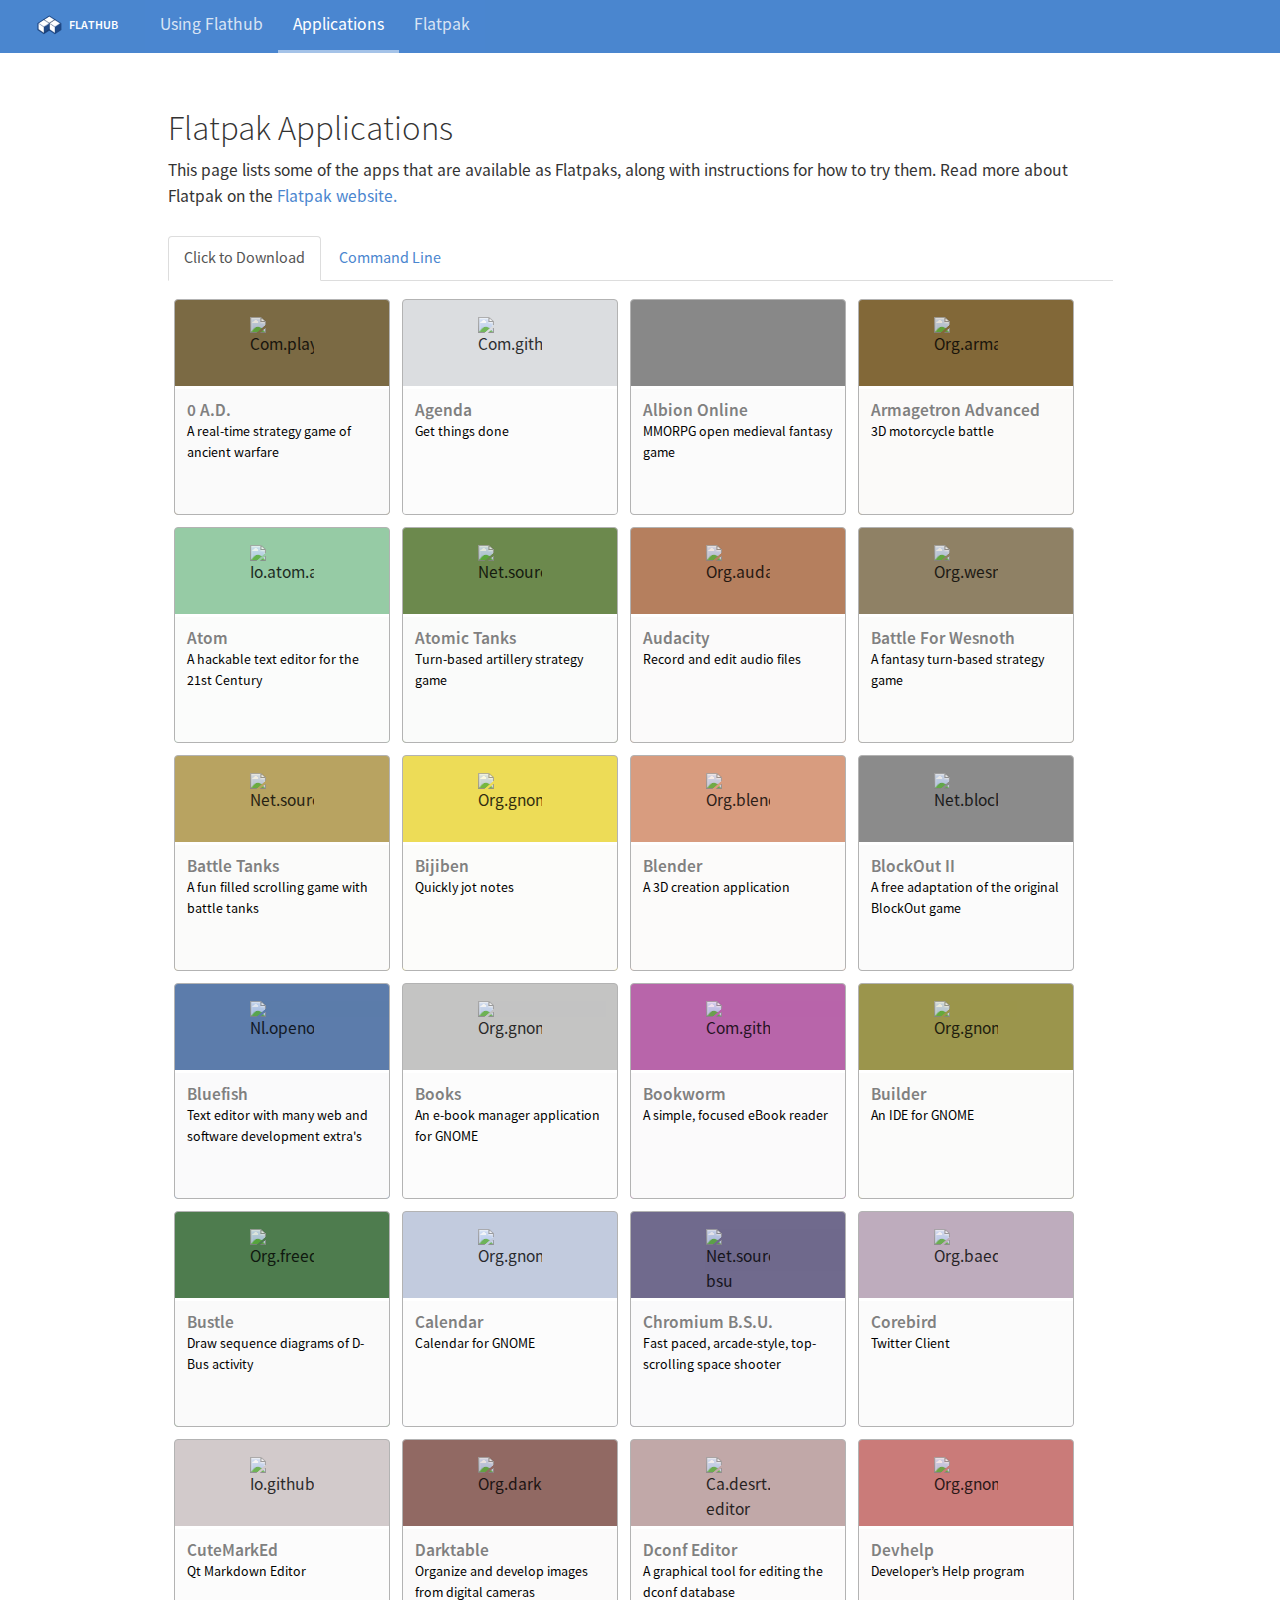
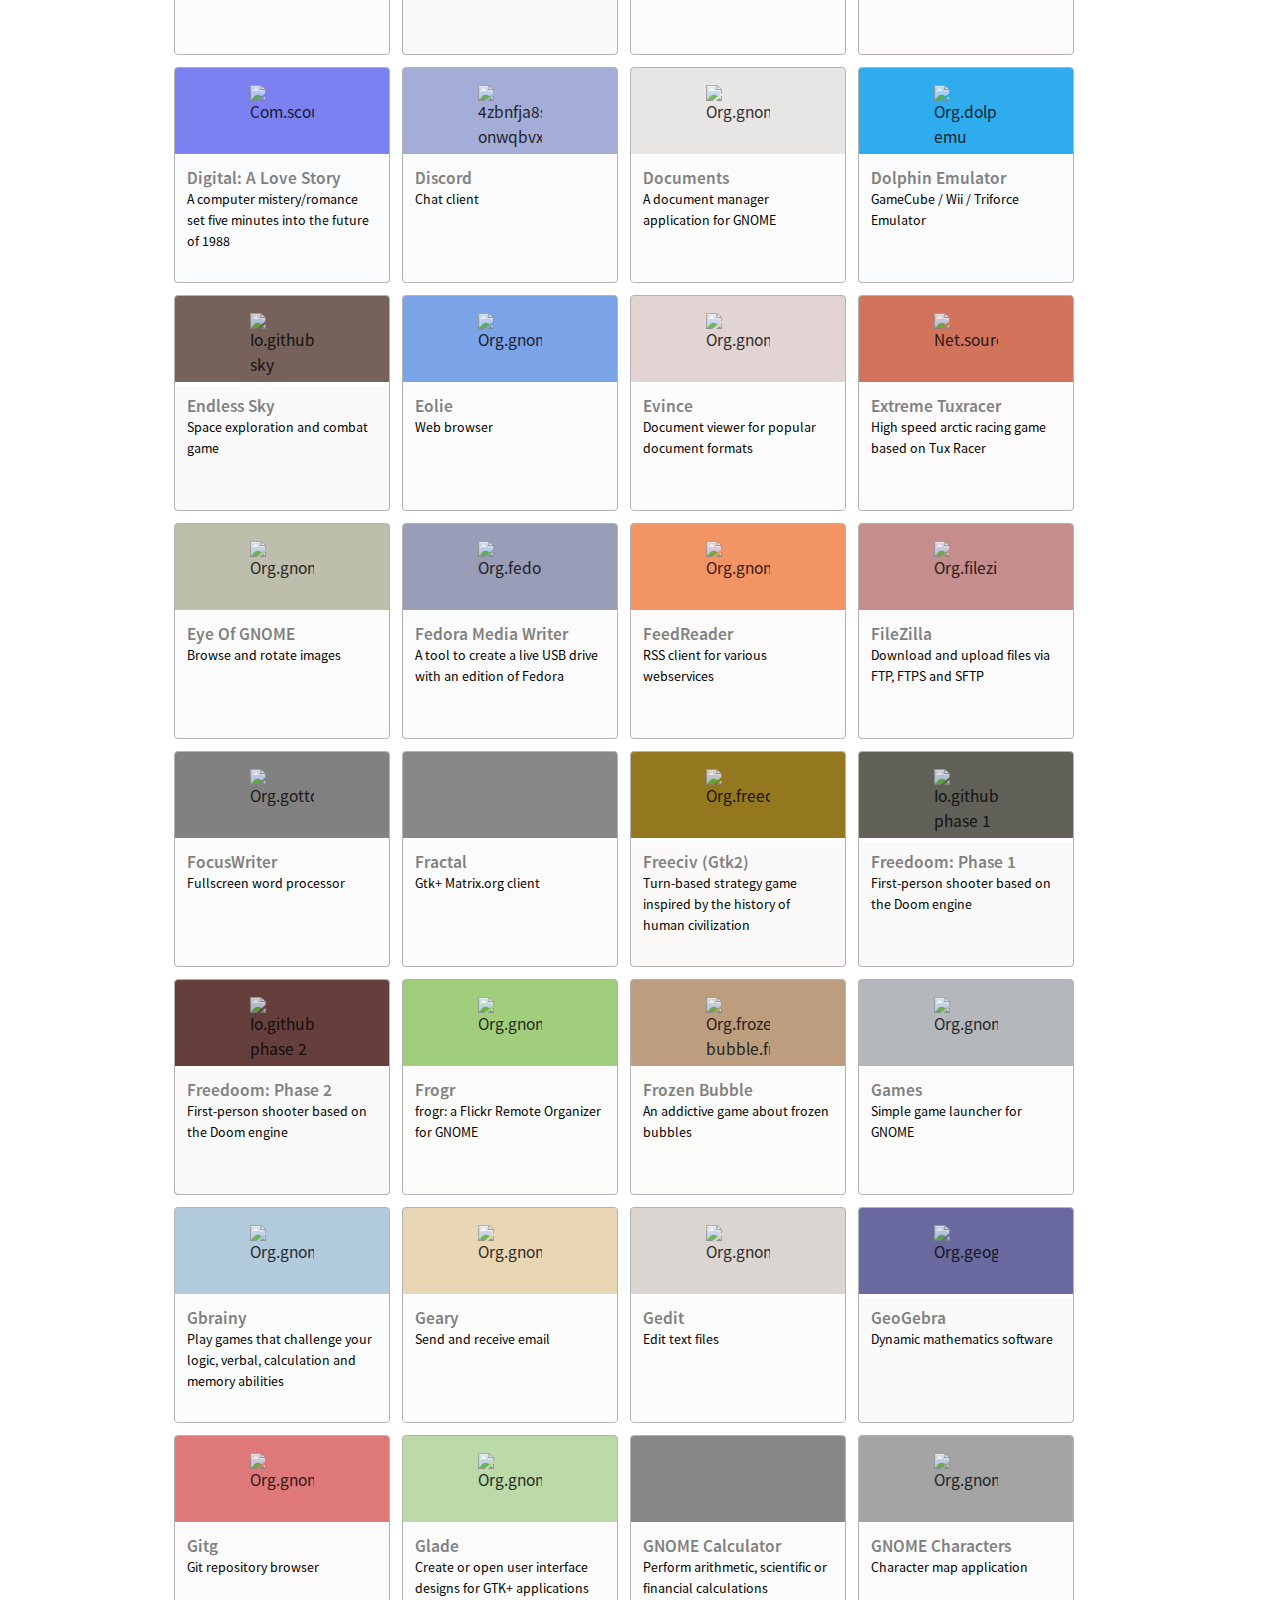
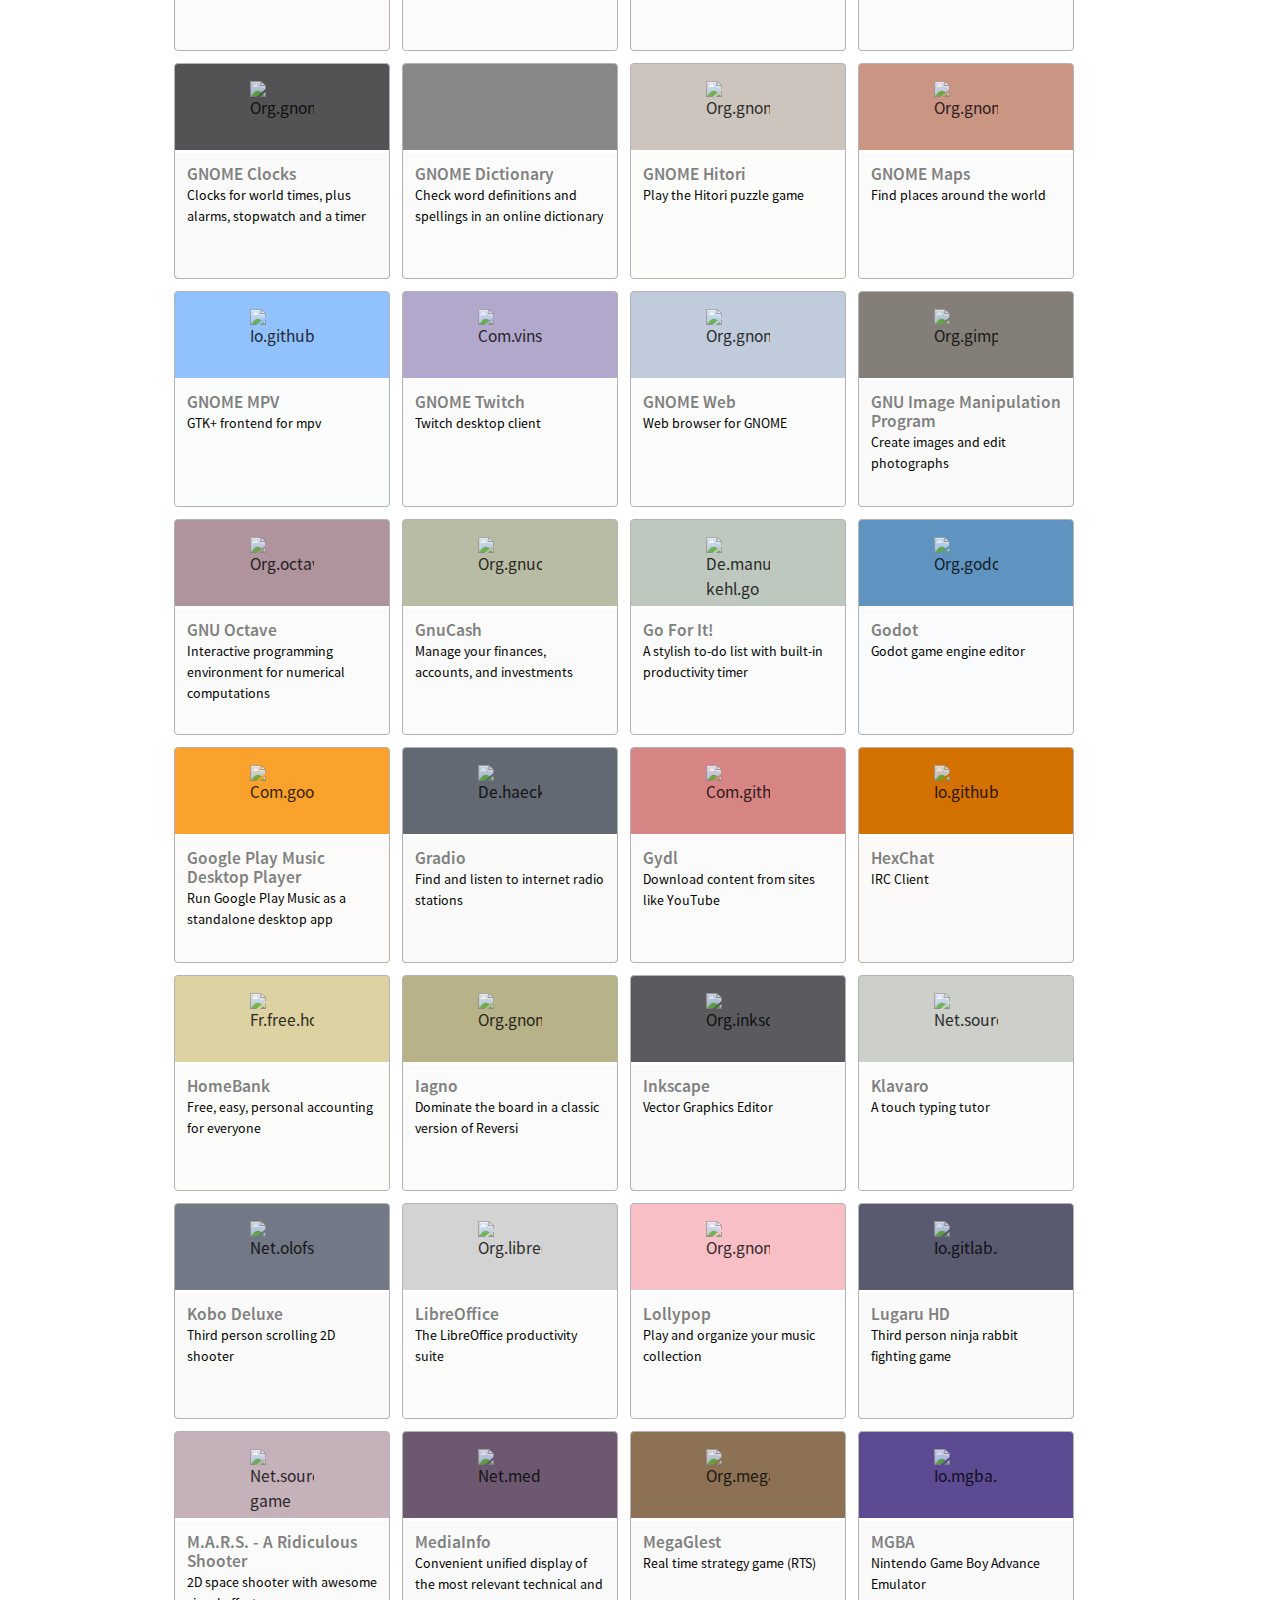
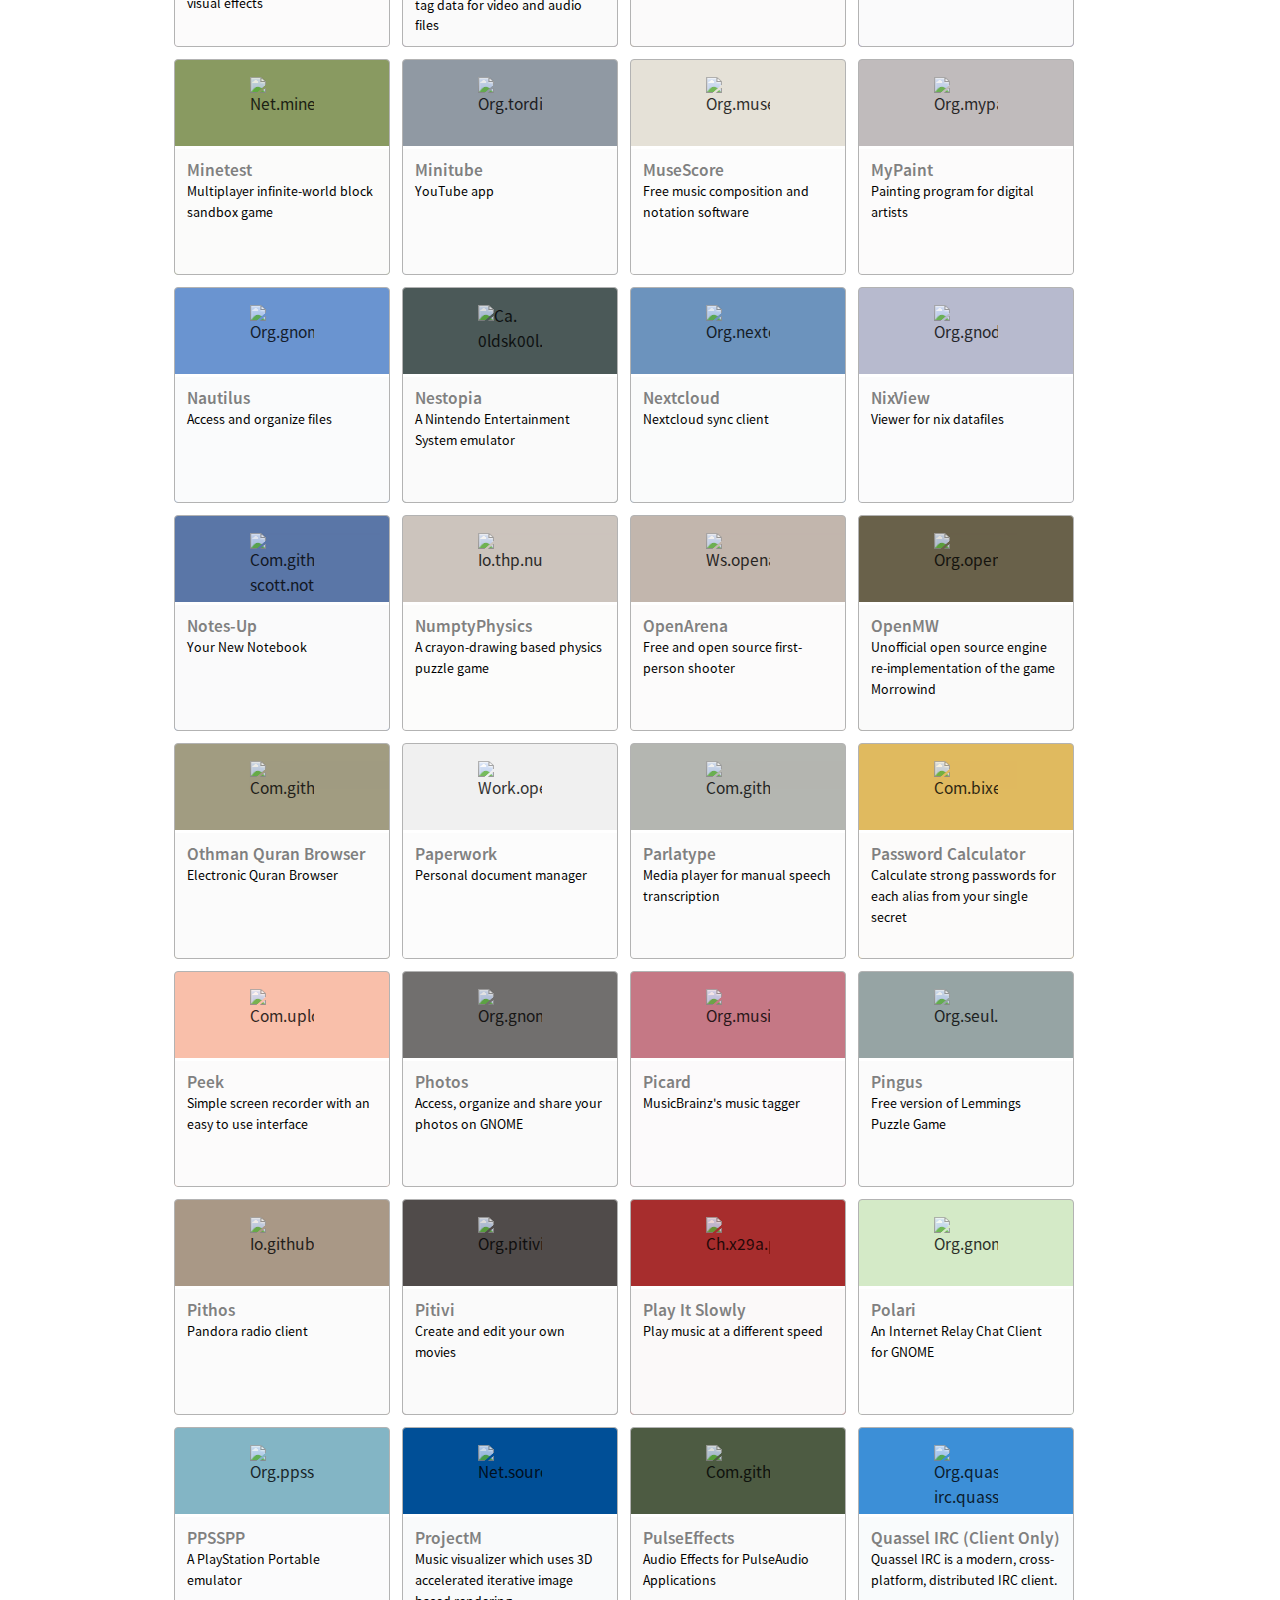
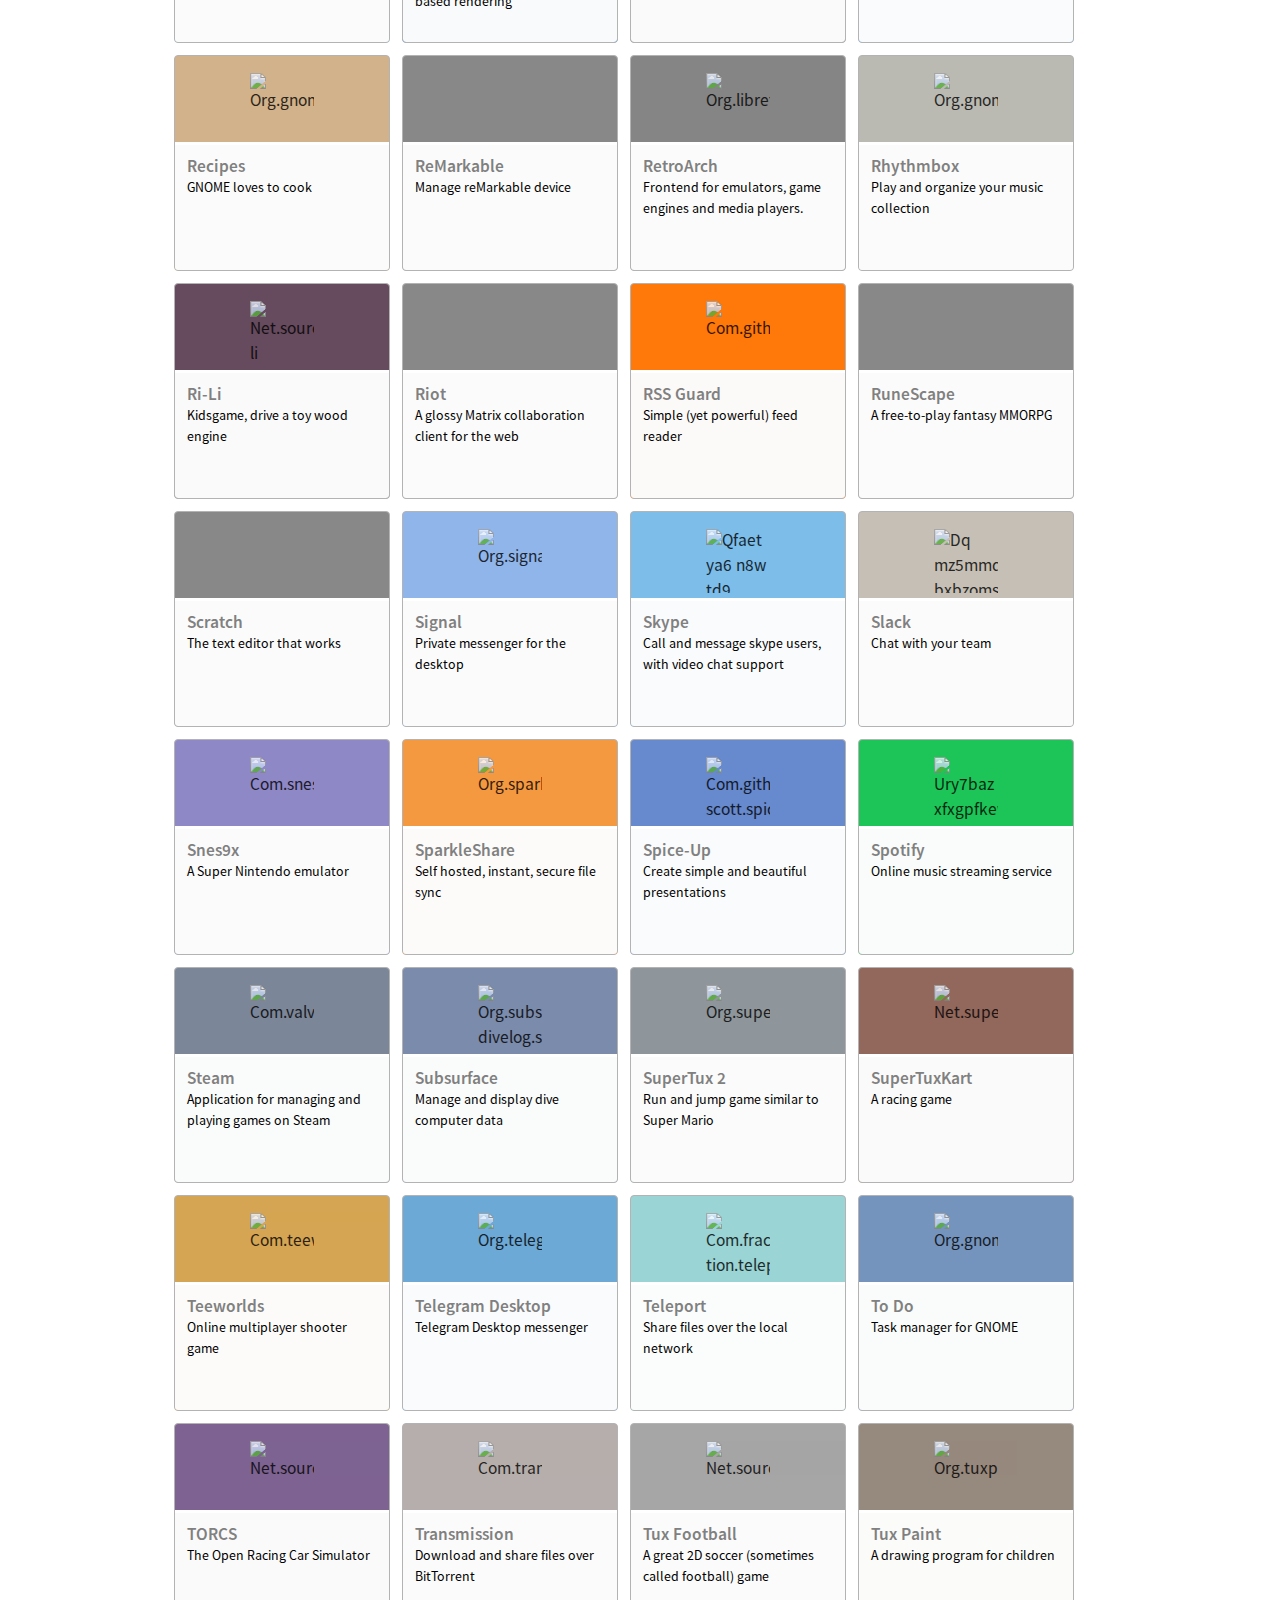
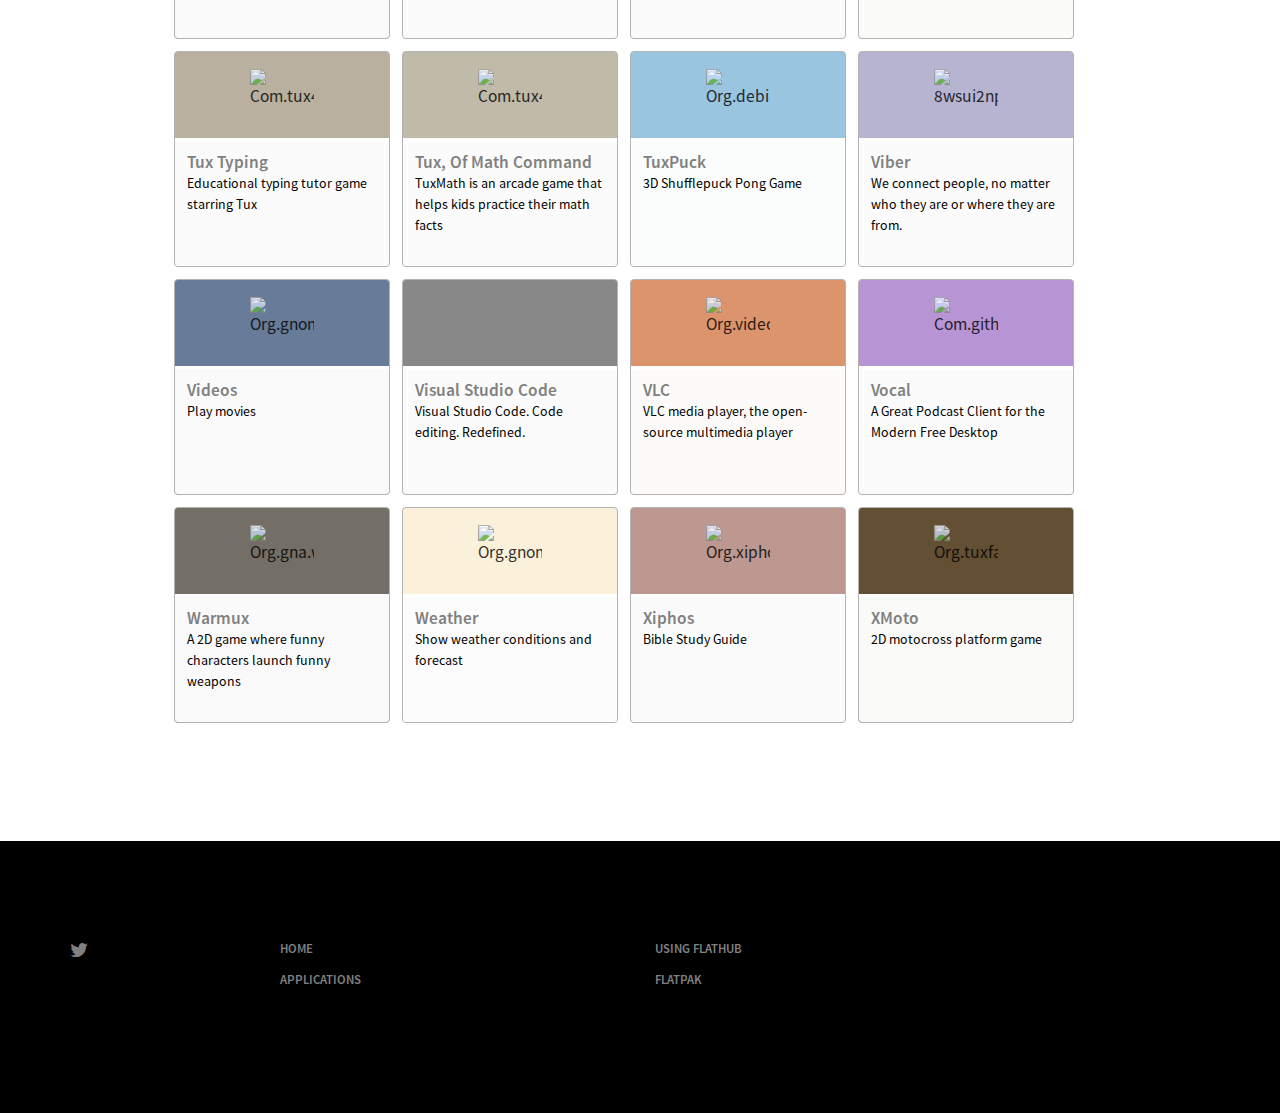
==== apps.html @ db224d3f "Automated commit at 2017-11-27 09:26:54 UTC by middleman-deploy 2.0.0-alpha" ====
<!DOCTYPE html>
<html>
  <head>
    <title>
      Applications hosted on Flathub
    </title>
    <meta content='text/html; charset=UTF8' http-equiv='content-type'>
    <meta content='Applications distributed as Flatpaks, ready to download.' name='description'>
    <meta content='fleet,commander,fleetcommander' name='keywords'>
    <meta content='width=device-width,initial-scale=1' name='viewport'>
    <!-- Favicons -->
    <meta content='Flathub' name='application-name'>
    <meta content='Flathub' name='apple-mobile-web-app-title'>
    <meta content='/img/browserconfig.xml' name='msapplication-config'>
    <meta content='#ffffff' name='theme-color'>
    <link href='img/apple-touch-icon.png' rel='apple-touch-icon' sizes='180x180'>
    <link href='img/favicon-32x32.png' rel='icon' sizes='32x32' type='image/png'>
    <link href='img/favicon-16x16.png' rel='icon' sizes='16x16' type='image/png'>
    <link href='/img/manifest.json' rel='manifest'>
    <link color='#256ed0' href='img/safari-pinned-tab.svg' rel='mask-icon'>
    <link href='img/favicon.ico' rel='shortcut icon'>
    <link href='stylesheets/fontawesome.css' rel='stylesheet'>
    <link href="stylesheets/fonts.css" rel="stylesheet" />
    <link href="stylesheets/site.css" rel="stylesheet" />
    <link href="stylesheets/animate.css" rel="stylesheet" />
    <script src="javascripts/jquery.js"></script>
  </head>
  <body id='page-top'>
    <nav class='navbar navbar-default navbar-fixed-top' id='mainNav'>
      <div class='container-fluid'>
        <!-- Brand and toggle get grouped for better mobile display -->
        <div class='navbar-header'>
          <button class='navbar-toggle collapsed' data-target='#bs-example-navbar-collapse-1' data-toggle='collapse' type='button'>
            <span class='sr-only'>Toggle navigation</span>
            <span class='icon-bar'></span>
            <span class='icon-bar'></span>
            <span class='icon-bar'></span>
          </button>
          <a href="./" class="navbar-brand page-scroll">Flathub</a>
        </div>
        <div class='collapse navbar-collapse' id='bs-example-navbar-collapse-1'>
          <ul class='nav navbar-nav navbar-default'>
            <li>
              <li>
                <a href='index.html#using'>Using Flathub</a>
              </li>
            </li>
            <li class='active'>
              <a href="apps.html" class="page-scroll">Applications</a>
            </li>
            <li>
              <a href="http://flatpak.org" class="page-scroll">Flatpak</a>
            </li>
          </ul>
        </div>
      </div>
      <!-- /.container-fluid -->
    </nav>
  </body>
  <main>
    <section>
      <div class='container'>
        <div class='row'>
          <div class='col-lg-10 col-lg-offset-1'>
            <h1>Flatpak Applications</h1>
            <p>
              This page lists some of the apps that are available as Flatpaks, along with instructions for how
              to try them. Read more about Flatpak on the
              <a href="http://flatpak.org">Flatpak website.</a>
            </p>
            <ul class='nav nav-tabs' id='tabs' role='tablist'>
              <li class='active' role='presentation'>
                <a data-toggle='tab' href='#graphical' role='tab'>Click to Download</a>
              </li>
              <li role='presentation'>
                <a data-toggle='tab' href='#cli' role='tab'>Command Line</a>
              </li>
            </ul>
            <div class='tab-content mediumgap'>
              <div class='tab-pane active fade in' id='graphical' role='tabpanel'>
                <div class='appslist'>
                  <a class='apptile' href='https://flathub.org/repo/appstream/com.play0ad.zeroad.flatpakref' style='background-color: #7B6A44'>
                    <img src="https://flathub.org/repo/appstream/x86_64/icons/128x128/com.play0ad.zeroad.png" class="icon" alt="Com.play0ad.zeroad" />
                    <div>
                      <h4>0 A.D.</h4>
                      <p>A real-time strategy game of ancient warfare</p>
                    </div>
                  </a>
                  <a class='apptile' href='https://flathub.org/repo/appstream/com.github.dahenson.agenda.flatpakref' style='background-color: #DBDDE0'>
                    <img src="https://flathub.org/repo/appstream/x86_64/icons/128x128/com.github.dahenson.agenda.png" class="icon" alt="Com.github.dahenson.agenda" />
                    <div>
                      <h4>Agenda</h4>
                      <p>Get things done</p>
                    </div>
                  </a>
                  <a class='apptile' href='https://flathub.org/repo/appstream/com.albiononline.AlbionOnline.flatpakref' style='background-color: #888'>
                    <div>
                      <h4>Albion Online</h4>
                      <p>MMORPG open medieval fantasy game</p>
                    </div>
                  </a>
                  <a class='apptile' href='https://flathub.org/repo/appstream/org.armagetronad.ArmagetronAdvanced.flatpakref' style='background-color: #826838'>
                    <img src="https://flathub.org/repo/appstream/x86_64/icons/64x64/org.armagetronad.ArmagetronAdvanced.png" class="icon" alt="Org.armagetronad.armagetronadvanced" />
                    <div>
                      <h4>Armagetron Advanced</h4>
                      <p>3D motorcycle battle</p>
                    </div>
                  </a>
                  <a class='apptile' href='https://flathub.org/repo/appstream/io.atom.Atom.flatpakref' style='background-color: #96CBA5'>
                    <img src="https://flathub.org/repo/appstream/x86_64/icons/128x128/io.atom.Atom.png" class="icon" alt="Io.atom.atom" />
                    <div>
                      <h4>Atom</h4>
                      <p>A hackable text editor for the 21st Century</p>
                    </div>
                  </a>
                  <a class='apptile' href='https://flathub.org/repo/appstream/net.sourceforge.atanks.flatpakref' style='background-color: #6C894D'>
                    <img src="https://flathub.org/repo/appstream/x86_64/icons/64x64/net.sourceforge.atanks.png" class="icon" alt="Net.sourceforge.atanks" />
                    <div>
                      <h4>Atomic Tanks</h4>
                      <p>Turn-based artillery strategy game</p>
                    </div>
                  </a>
                  <a class='apptile' href='https://flathub.org/repo/appstream/org.audacityteam.Audacity.flatpakref' style='background-color: #B57F5E'>
                    <img src="https://flathub.org/repo/appstream/x86_64/icons/128x128/org.audacityteam.Audacity.png" class="icon" alt="Org.audacityteam.audacity" />
                    <div>
                      <h4>Audacity</h4>
                      <p>Record and edit audio files</p>
                    </div>
                  </a>
                  <a class='apptile' href='https://flathub.org/repo/appstream/org.wesnoth.Wesnoth.flatpakref' style='background-color: #8F8165'>
                    <img src="https://flathub.org/repo/appstream/x86_64/icons/64x64/org.wesnoth.Wesnoth.png" class="icon" alt="Org.wesnoth.wesnoth" />
                    <div>
                      <h4>Battle for Wesnoth</h4>
                      <p>A fantasy turn-based strategy game</p>
                    </div>
                  </a>
                  <a class='apptile' href='https://flathub.org/repo/appstream/net.sourceforge.btanks.flatpakref' style='background-color: #B8A361'>
                    <img src="https://flathub.org/repo/appstream/x86_64/icons/64x64/net.sourceforge.btanks.png" class="icon" alt="Net.sourceforge.btanks" />
                    <div>
                      <h4>Battle Tanks</h4>
                      <p>A fun filled scrolling game with battle tanks</p>
                    </div>
                  </a>
                  <a class='apptile' href='https://flathub.org/repo/appstream/org.gnome.bijiben.flatpakref' style='background-color: #EDDC57'>
                    <img src="https://flathub.org/repo/appstream/x86_64/icons/128x128/org.gnome.bijiben.png" class="icon" alt="Org.gnome.bijiben" />
                    <div>
                      <h4>Bijiben</h4>
                      <p>Quickly jot notes</p>
                    </div>
                  </a>
                  <a class='apptile' href='https://flathub.org/repo/appstream/org.blender.Blender.flatpakref' style='background-color: #D89C7F'>
                    <img src="https://flathub.org/repo/appstream/x86_64/icons/128x128/org.blender.Blender.png" class="icon" alt="Org.blender.blender" />
                    <div>
                      <h4>Blender</h4>
                      <p>A 3D creation application</p>
                    </div>
                  </a>
                  <a class='apptile' href='https://flathub.org/repo/appstream/net.blockout.BlockOutII.flatpakref' style='background-color: #8B8B8B'>
                    <img src="https://flathub.org/repo/appstream/x86_64/icons/64x64/net.blockout.BlockOutII.png" class="icon" alt="Net.blockout.blockoutii" />
                    <div>
                      <h4>BlockOut II</h4>
                      <p>A free adaptation of the original BlockOut game</p>
                    </div>
                  </a>
                  <a class='apptile' href='https://flathub.org/repo/appstream/nl.openoffice.bluefish.flatpakref' style='background-color: #5C7CAB'>
                    <img src="https://flathub.org/repo/appstream/x86_64/icons/128x128/nl.openoffice.bluefish.png" class="icon" alt="Nl.openoffice.bluefish" />
                    <div>
                      <h4>Bluefish</h4>
                      <p>Text editor with many web and software development extra's</p>
                    </div>
                  </a>
                  <a class='apptile' href='https://flathub.org/repo/appstream/org.gnome.Books.flatpakref' style='background-color: #C4C4C3'>
                    <img src="https://flathub.org/repo/appstream/x86_64/icons/128x128/org.gnome.Books.png" class="icon" alt="Org.gnome.books" />
                    <div>
                      <h4>Books</h4>
                      <p>An e-book manager application for GNOME</p>
                    </div>
                  </a>
                  <a class='apptile' href='https://flathub.org/repo/appstream/com.github.babluboy.bookworm.flatpakref' style='background-color: #B865AA'>
                    <img src="https://flathub.org/repo/appstream/x86_64/icons/64x64/com.github.babluboy.bookworm.png" class="icon" alt="Com.github.babluboy.bookworm" />
                    <div>
                      <h4>Bookworm</h4>
                      <p>A simple, focused eBook reader</p>
                    </div>
                  </a>
                  <a class='apptile' href='https://flathub.org/repo/appstream/org.gnome.Builder.flatpakref' style='background-color: #9B954C'>
                    <img src="https://flathub.org/repo/appstream/x86_64/icons/128x128/org.gnome.Builder.png" class="icon" alt="Org.gnome.builder" />
                    <div>
                      <h4>Builder</h4>
                      <p>An IDE for GNOME</p>
                    </div>
                  </a>
                  <a class='apptile' href='https://flathub.org/repo/appstream/org.freedesktop.Bustle.flatpakref' style='background-color: #4E7C4E'>
                    <img src="https://flathub.org/repo/appstream/x86_64/icons/128x128/org.freedesktop.Bustle.png" class="icon" alt="Org.freedesktop.bustle" />
                    <div>
                      <h4>Bustle</h4>
                      <p>Draw sequence diagrams of D-Bus activity</p>
                    </div>
                  </a>
                  <a class='apptile' href='https://flathub.org/repo/appstream/org.gnome.Calendar.flatpakref' style='background-color: #C2CBDE'>
                    <img src="https://flathub.org/repo/appstream/x86_64/icons/128x128/org.gnome.Calendar.png" class="icon" alt="Org.gnome.calendar" />
                    <div>
                      <h4>Calendar</h4>
                      <p>Calendar for GNOME</p>
                    </div>
                  </a>
                  <a class='apptile' href='https://flathub.org/repo/appstream/net.sourceforge.chromium-bsu.flatpakref' style='background-color: #706A8D'>
                    <img src="https://flathub.org/repo/appstream/x86_64/icons/64x64/net.sourceforge.chromium-bsu.png" class="icon" alt="Net.sourceforge.chromium bsu" />
                    <div>
                      <h4>Chromium B.S.U.</h4>
                      <p>Fast paced, arcade-style, top-scrolling space shooter</p>
                    </div>
                  </a>
                  <a class='apptile' href='https://flathub.org/repo/appstream/org.baedert.corebird.flatpakref' style='background-color: #BEACBD'>
                    <img src="https://flathub.org/repo/appstream/x86_64/icons/128x128/org.baedert.corebird.png" class="icon" alt="Org.baedert.corebird" />
                    <div>
                      <h4>Corebird</h4>
                      <p>Twitter Client</p>
                    </div>
                  </a>
                  <a class='apptile' href='https://flathub.org/repo/appstream/io.github.cloose.CuteMarkEd.flatpakref' style='background-color: #D2CACB'>
                    <img src="https://flathub.org/repo/appstream/x86_64/icons/128x128/io.github.cloose.CuteMarkEd.png" class="icon" alt="Io.github.cloose.cutemarked" />
                    <div>
                      <h4>CuteMarkEd</h4>
                      <p>Qt Markdown Editor</p>
                    </div>
                  </a>
                  <a class='apptile' href='https://flathub.org/repo/appstream/org.darktable.Darktable.flatpakref' style='background-color: #916963'>
                    <img src="https://flathub.org/repo/appstream/x86_64/icons/128x128/org.darktable.Darktable.png" class="icon" alt="Org.darktable.darktable" />
                    <div>
                      <h4>darktable</h4>
                      <p>Organize and develop images from digital cameras</p>
                    </div>
                  </a>
                  <a class='apptile' href='https://flathub.org/repo/appstream/ca.desrt.dconf-editor.flatpakref' style='background-color: #C1A8A8'>
                    <img src="https://flathub.org/repo/appstream/x86_64/icons/128x128/ca.desrt.dconf-editor.png" class="icon" alt="Ca.desrt.dconf editor" />
                    <div>
                      <h4>Dconf Editor</h4>
                      <p>A graphical tool for editing the dconf database</p>
                    </div>
                  </a>
                  <a class='apptile' href='https://flathub.org/repo/appstream/org.gnome.Devhelp.flatpakref' style='background-color: #CA7B79'>
                    <img src="https://flathub.org/repo/appstream/x86_64/icons/128x128/org.gnome.Devhelp.png" class="icon" alt="Org.gnome.devhelp" />
                    <div>
                      <h4>Devhelp</h4>
                      <p>Developer’s Help program</p>
                    </div>
                  </a>
                  <a class='apptile' href='https://flathub.org/repo/appstream/com.scoutshonour.Digital.flatpakref' style='background-color: #7B81F1'>
                    <img src="https://flathub.org/repo/appstream/x86_64/icons/128x128/com.scoutshonour.Digital.png" class="icon" alt="Com.scoutshonour.digital" />
                    <div>
                      <h4>Digital: A Love Story</h4>
                      <p>A computer mistery/romance set five minutes into the future of 1988</p>
                    </div>
                  </a>
                  <a class='apptile' href='https://flathub.org/repo/appstream/com.discordapp.Discord.flatpakref' style='background-color: #A4ADD7'>
                    <img src="https://lh3.googleusercontent.com/_4zBNFjA8S9yjNB_ONwqBvxTvyXYdC7Nh1jYZ2x6YEcldBr2fyijdjM2J5EoVdTpnkA=w256" class="icon" alt=" 4zbnfja8s9yjnb onwqbvxtvyxydc7nh1jyz2x6yecldbr2fyijdjm2j5eovdtpnka=w256" />
                    <div>
                      <h4>Discord</h4>
                      <p>Chat client</p>
                    </div>
                  </a>
                  <a class='apptile' href='https://flathub.org/repo/appstream/org.gnome.Documents.flatpakref' style='background-color: #E8E6E4'>
                    <img src="https://flathub.org/repo/appstream/x86_64/icons/128x128/org.gnome.Documents.png" class="icon" alt="Org.gnome.documents" />
                    <div>
                      <h4>Documents</h4>
                      <p>A document manager application for GNOME</p>
                    </div>
                  </a>
                  <a class='apptile' href='https://flathub.org/repo/appstream/org.DolphinEmu.dolphin-emu.flatpakref' style='background-color: #2FACED'>
                    <img src="https://flathub.org/repo/appstream/x86_64/icons/128x128/org.DolphinEmu.dolphin-emu.png" class="icon" alt="Org.dolphinemu.dolphin emu" />
                    <div>
                      <h4>Dolphin Emulator</h4>
                      <p>GameCube / Wii / Triforce Emulator</p>
                    </div>
                  </a>
                  <a class='apptile' href='https://flathub.org/repo/appstream/io.github.EndlessSky.endless-sky.flatpakref' style='background-color: #76615B'>
                    <img src="https://flathub.org/repo/appstream/x86_64/icons/128x128/io.github.EndlessSky.endless-sky.png" class="icon" alt="Io.github.endlesssky.endless sky" />
                    <div>
                      <h4>Endless Sky</h4>
                      <p>Space exploration and combat game</p>
                    </div>
                  </a>
                  <a class='apptile' href='https://flathub.org/repo/appstream/org.gnome.Eolie.flatpakref' style='background-color: #7BA3E8'>
                    <img src="https://flathub.org/repo/appstream/x86_64/icons/128x128/org.gnome.Eolie.png" class="icon" alt="Org.gnome.eolie" />
                    <div>
                      <h4>Eolie</h4>
                      <p>Web browser</p>
                    </div>
                  </a>
                  <a class='apptile' href='https://flathub.org/repo/appstream/org.gnome.Evince.flatpakref' style='background-color: #E2D4D3'>
                    <img src="https://flathub.org/repo/appstream/x86_64/icons/128x128/org.gnome.Evince.png" class="icon" alt="Org.gnome.evince" />
                    <div>
                      <h4>Evince</h4>
                      <p>Document viewer for popular document formats</p>
                    </div>
                  </a>
                  <a class='apptile' href='https://flathub.org/repo/appstream/net.sourceforge.ExtremeTuxRacer.flatpakref' style='background-color: #D2735C'>
                    <img src="https://flathub.org/repo/appstream/x86_64/icons/128x128/net.sourceforge.ExtremeTuxRacer.png" class="icon" alt="Net.sourceforge.extremetuxracer" />
                    <div>
                      <h4>Extreme Tuxracer</h4>
                      <p>High speed arctic racing game based on Tux Racer</p>
                    </div>
                  </a>
                  <a class='apptile' href='https://flathub.org/repo/appstream/org.gnome.eog.flatpakref' style='background-color: #BDBEAB'>
                    <img src="https://flathub.org/repo/appstream/x86_64/icons/128x128/org.gnome.eog.png" class="icon" alt="Org.gnome.eog" />
                    <div>
                      <h4>Eye of GNOME</h4>
                      <p>Browse and rotate images</p>
                    </div>
                  </a>
                  <a class='apptile' href='https://flathub.org/repo/appstream/org.fedoraproject.MediaWriter.flatpakref' style='background-color: #999DB8'>
                    <img src="https://flathub.org/repo/appstream/x86_64/icons/128x128/org.fedoraproject.MediaWriter.png" class="icon" alt="Org.fedoraproject.mediawriter" />
                    <div>
                      <h4>Fedora Media Writer</h4>
                      <p>A tool to create a live USB drive with an edition of Fedora</p>
                    </div>
                  </a>
                  <a class='apptile' href='https://flathub.org/repo/appstream/org.gnome.FeedReader.flatpakref' style='background-color: #F39464'>
                    <img src="https://flathub.org/repo/appstream/x86_64/icons/128x128/org.gnome.FeedReader.png" class="icon" alt="Org.gnome.feedreader" />
                    <div>
                      <h4>FeedReader</h4>
                      <p>RSS client for various webservices</p>
                    </div>
                  </a>
                  <a class='apptile' href='https://flathub.org/repo/appstream/org.filezillaproject.Filezilla.flatpakref' style='background-color: #C68D8D'>
                    <img src="https://flathub.org/repo/appstream/x86_64/icons/128x128/org.filezillaproject.Filezilla.png" class="icon" alt="Org.filezillaproject.filezilla" />
                    <div>
                      <h4>FileZilla</h4>
                      <p>Download and upload files via FTP, FTPS and SFTP</p>
                    </div>
                  </a>
                  <a class='apptile' href='https://flathub.org/repo/appstream/org.gottcode.FocusWriter.flatpakref' style='background-color: #818181'>
                    <img src="https://flathub.org/repo/appstream/x86_64/icons/128x128/org.gottcode.FocusWriter.png" class="icon" alt="Org.gottcode.focuswriter" />
                    <div>
                      <h4>FocusWriter</h4>
                      <p>Fullscreen word processor</p>
                    </div>
                  </a>
                  <a class='apptile' href='https://flathub.org/repo/appstream/org.gnome.Fractal.flatpakref' style='background-color: #888'>
                    <div>
                      <h4>Fractal</h4>
                      <p>Gtk+ Matrix.org client</p>
                    </div>
                  </a>
                  <a class='apptile' href='https://flathub.org/repo/appstream/org.freeciv.Freeciv.flatpakref' style='background-color: #93781F'>
                    <img src="https://flathub.org/repo/appstream/x86_64/icons/128x128/org.freeciv.Freeciv.png" class="icon" alt="Org.freeciv.freeciv" />
                    <div>
                      <h4>Freeciv (gtk2)</h4>
                      <p>Turn-based strategy game inspired by the history of human civilization</p>
                    </div>
                  </a>
                  <a class='apptile' href='https://flathub.org/repo/appstream/io.github.Freedoom-Phase-1.flatpakref' style='background-color: #616159'>
                    <img src="https://flathub.org/repo/appstream/x86_64/icons/64x64/io.github.Freedoom-Phase-1.png" class="icon" alt="Io.github.freedoom phase 1" />
                    <div>
                      <h4>Freedoom: Phase 1</h4>
                      <p>First-person shooter based on the Doom engine</p>
                    </div>
                  </a>
                  <a class='apptile' href='https://flathub.org/repo/appstream/io.github.Freedoom-Phase-2.flatpakref' style='background-color: #653F3B'>
                    <img src="https://flathub.org/repo/appstream/x86_64/icons/64x64/io.github.Freedoom-Phase-2.png" class="icon" alt="Io.github.freedoom phase 2" />
                    <div>
                      <h4>Freedoom: Phase 2</h4>
                      <p>First-person shooter based on the Doom engine</p>
                    </div>
                  </a>
                  <a class='apptile' href='https://flathub.org/repo/appstream/org.gnome.frogr.flatpakref' style='background-color: #A1CE7D'>
                    <img src="https://flathub.org/repo/appstream/x86_64/icons/128x128/org.gnome.frogr.png" class="icon" alt="Org.gnome.frogr" />
                    <div>
                      <h4>frogr</h4>
                      <p>frogr: a Flickr Remote Organizer for GNOME</p>
                    </div>
                  </a>
                  <a class='apptile' href='https://flathub.org/repo/appstream/org.frozen_bubble.frozen-bubble.flatpakref' style='background-color: #BC9D7E'>
                    <img src="https://flathub.org/repo/appstream/x86_64/icons/64x64/org.frozen_bubble.frozen-bubble.png" class="icon" alt="Org.frozen bubble.frozen bubble" />
                    <div>
                      <h4>Frozen Bubble</h4>
                      <p>An addictive game about frozen bubbles</p>
                    </div>
                  </a>
                  <a class='apptile' href='https://flathub.org/repo/appstream/org.gnome.Games.flatpakref' style='background-color: #B4B7BB'>
                    <img src="https://flathub.org/repo/appstream/x86_64/icons/128x128/org.gnome.Games.png" class="icon" alt="Org.gnome.games" />
                    <div>
                      <h4>Games</h4>
                      <p>Simple game launcher for GNOME</p>
                    </div>
                  </a>
                  <a class='apptile' href='https://flathub.org/repo/appstream/org.gnome.gbrainy.flatpakref' style='background-color: #B1CBDC'>
                    <img src="https://flathub.org/repo/appstream/x86_64/icons/128x128/org.gnome.gbrainy.png" class="icon" alt="Org.gnome.gbrainy" />
                    <div>
                      <h4>gbrainy</h4>
                      <p>Play games that challenge your logic, verbal, calculation and memory abilities</p>
                    </div>
                  </a>
                  <a class='apptile' href='https://flathub.org/repo/appstream/org.gnome.Geary.flatpakref' style='background-color: #E9D6B5'>
                    <img src="https://flathub.org/repo/appstream/x86_64/icons/128x128/org.gnome.Geary.png" class="icon" alt="Org.gnome.geary" />
                    <div>
                      <h4>Geary</h4>
                      <p>Send and receive email</p>
                    </div>
                  </a>
                  <a class='apptile' href='https://flathub.org/repo/appstream/org.gnome.gedit.flatpakref' style='background-color: #DAD5D0'>
                    <img src="https://flathub.org/repo/appstream/x86_64/icons/128x128/org.gnome.gedit.png" class="icon" alt="Org.gnome.gedit" />
                    <div>
                      <h4>gedit</h4>
                      <p>Edit text files</p>
                    </div>
                  </a>
                  <a class='apptile' href='https://flathub.org/repo/appstream/org.geogebra.GeoGebra.flatpakref' style='background-color: #6A6AA0'>
                    <img src="https://flathub.org/repo/appstream/x86_64/icons/128x128/org.geogebra.GeoGebra.png" class="icon" alt="Org.geogebra.geogebra" />
                    <div>
                      <h4>GeoGebra</h4>
                      <p>Dynamic mathematics software</p>
                    </div>
                  </a>
                  <a class='apptile' href='https://flathub.org/repo/appstream/org.gnome.gitg.flatpakref' style='background-color: #DF7979'>
                    <img src="https://flathub.org/repo/appstream/x86_64/icons/128x128/org.gnome.gitg.png" class="icon" alt="Org.gnome.gitg" />
                    <div>
                      <h4>gitg</h4>
                      <p>Git repository browser</p>
                    </div>
                  </a>
                  <a class='apptile' href='https://flathub.org/repo/appstream/org.gnome.Glade.flatpakref' style='background-color: #BCD9A8'>
                    <img src="https://flathub.org/repo/appstream/x86_64/icons/128x128/org.gnome.Glade.png" class="icon" alt="Org.gnome.glade" />
                    <div>
                      <h4>Glade</h4>
                      <p>Create or open user interface designs for GTK+ applications</p>
                    </div>
                  </a>
                  <a class='apptile' href='https://flathub.org/repo/appstream/org.gnome.Calculator.flatpakref' style='background-color: #888'>
                    <div>
                      <h4>GNOME Calculator</h4>
                      <p>Perform arithmetic, scientific or financial calculations</p>
                    </div>
                  </a>
                  <a class='apptile' href='https://flathub.org/repo/appstream/org.gnome.Characters.flatpakref' style='background-color: #A5A4A5'>
                    <img src="https://flathub.org/repo/appstream/x86_64/icons/128x128/org.gnome.Characters.png" class="icon" alt="Org.gnome.characters" />
                    <div>
                      <h4>GNOME Characters</h4>
                      <p>Character map application</p>
                    </div>
                  </a>
                  <a class='apptile' href='https://flathub.org/repo/appstream/org.gnome.clocks.flatpakref' style='background-color: #535355'>
                    <img src="https://flathub.org/repo/appstream/x86_64/icons/128x128/org.gnome.clocks.png" class="icon" alt="Org.gnome.clocks" />
                    <div>
                      <h4>GNOME Clocks</h4>
                      <p>Clocks for world times, plus alarms, stopwatch and a timer</p>
                    </div>
                  </a>
                  <a class='apptile' href='https://flathub.org/repo/appstream/org.gnome.Dictionary.flatpakref' style='background-color: #888'>
                    <div>
                      <h4>GNOME Dictionary</h4>
                      <p>Check word definitions and spellings in an online dictionary</p>
                    </div>
                  </a>
                  <a class='apptile' href='https://flathub.org/repo/appstream/org.gnome.Hitori.flatpakref' style='background-color: #CDC5BD'>
                    <img src="https://flathub.org/repo/appstream/x86_64/icons/64x64/org.gnome.Hitori.png" class="icon" alt="Org.gnome.hitori" />
                    <div>
                      <h4>GNOME Hitori</h4>
                      <p>Play the Hitori puzzle game</p>
                    </div>
                  </a>
                  <a class='apptile' href='https://flathub.org/repo/appstream/org.gnome.Maps.flatpakref' style='background-color: #CB9584'>
                    <img src="https://flathub.org/repo/appstream/x86_64/icons/128x128/org.gnome.Maps.png" class="icon" alt="Org.gnome.maps" />
                    <div>
                      <h4>GNOME Maps</h4>
                      <p>Find places around the world</p>
                    </div>
                  </a>
                  <a class='apptile' href='https://flathub.org/repo/appstream/io.github.GnomeMpv.flatpakref' style='background-color: #92C1FF'>
                    <img src="https://flathub.org/repo/appstream/x86_64/icons/128x128/io.github.GnomeMpv.png" class="icon" alt="Io.github.gnomempv" />
                    <div>
                      <h4>GNOME MPV</h4>
                      <p>GTK+ frontend for mpv</p>
                    </div>
                  </a>
                  <a class='apptile' href='https://flathub.org/repo/appstream/com.vinszent.GnomeTwitch.flatpakref' style='background-color: #B1A8CC'>
                    <img src="https://flathub.org/repo/appstream/x86_64/icons/128x128/com.vinszent.GnomeTwitch.png" class="icon" alt="Com.vinszent.gnometwitch" />
                    <div>
                      <h4>GNOME Twitch</h4>
                      <p>Twitch desktop client</p>
                    </div>
                  </a>
                  <a class='apptile' href='https://flathub.org/repo/appstream/org.gnome.Epiphany.flatpakref' style='background-color: #C0CBDB'>
                    <img src="https://flathub.org/repo/appstream/x86_64/icons/128x128/org.gnome.Epiphany.png" class="icon" alt="Org.gnome.epiphany" />
                    <div>
                      <h4>GNOME Web</h4>
                      <p>Web browser for GNOME</p>
                    </div>
                  </a>
                  <a class='apptile' href='https://flathub.org/repo/appstream/org.gimp.GIMP.flatpakref' style='background-color: #837E77'>
                    <img src="https://flathub.org/repo/appstream/x86_64/icons/128x128/org.gimp.GIMP.png" class="icon" alt="Org.gimp.gimp" />
                    <div>
                      <h4>GNU Image Manipulation Program</h4>
                      <p>Create images and edit photographs</p>
                    </div>
                  </a>
                  <a class='apptile' href='https://flathub.org/repo/appstream/org.octave.Octave.flatpakref' style='background-color: #AF949D'>
                    <img src="https://flathub.org/repo/appstream/x86_64/icons/128x128/org.octave.Octave.png" class="icon" alt="Org.octave.octave" />
                    <div>
                      <h4>GNU Octave</h4>
                      <p>Interactive programming environment for numerical computations</p>
                    </div>
                  </a>
                  <a class='apptile' href='https://flathub.org/repo/appstream/org.gnucash.GnuCash.flatpakref' style='background-color: #B8BCA4'>
                    <img src="https://flathub.org/repo/appstream/x86_64/icons/128x128/org.gnucash.GnuCash.png" class="icon" alt="Org.gnucash.gnucash" />
                    <div>
                      <h4>GnuCash</h4>
                      <p>Manage your finances, accounts, and investments</p>
                    </div>
                  </a>
                  <a class='apptile' href='https://flathub.org/repo/appstream/de.manuel_kehl.go-for-it.flatpakref' style='background-color: #BEC8BF'>
                    <img src="https://flathub.org/repo/appstream/x86_64/icons/128x128/de.manuel_kehl.go-for-it.png" class="icon" alt="De.manuel kehl.go for it" />
                    <div>
                      <h4>Go For It!</h4>
                      <p>A stylish to-do list with built-in productivity timer</p>
                    </div>
                  </a>
                  <a class='apptile' href='https://flathub.org/repo/appstream/org.godotengine.Godot.flatpakref' style='background-color: #5F94C0'>
                    <img src="https://flathub.org/repo/appstream/x86_64/icons/64x64/org.godotengine.Godot.png" class="icon" alt="Org.godotengine.godot" />
                    <div>
                      <h4>Godot</h4>
                      <p>Godot game engine editor</p>
                    </div>
                  </a>
                  <a class='apptile' href='https://flathub.org/repo/appstream/com.googleplaymusicdesktopplayer.GPMDP.flatpakref' style='background-color: #FAA22B'>
                    <img src="https://flathub.org/repo/appstream/x86_64/icons/128x128/com.googleplaymusicdesktopplayer.GPMDP.png" class="icon" alt="Com.googleplaymusicdesktopplayer.gpmdp" />
                    <div>
                      <h4>Google Play Music Desktop Player</h4>
                      <p>Run Google Play Music as a standalone desktop app</p>
                    </div>
                  </a>
                  <a class='apptile' href='https://flathub.org/repo/appstream/de.haeckerfelix.gradio.flatpakref' style='background-color: #626973'>
                    <img src="https://flathub.org/repo/appstream/x86_64/icons/128x128/de.haeckerfelix.gradio.png" class="icon" alt="De.haeckerfelix.gradio" />
                    <div>
                      <h4>Gradio</h4>
                      <p>Find and listen to internet radio stations</p>
                    </div>
                  </a>
                  <a class='apptile' href='https://flathub.org/repo/appstream/com.github.JannikHv.Gydl.flatpakref' style='background-color: #D78584'>
                    <img src="https://flathub.org/repo/appstream/x86_64/icons/128x128/com.github.JannikHv.Gydl.png" class="icon" alt="Com.github.jannikhv.gydl" />
                    <div>
                      <h4>Gydl</h4>
                      <p>Download content from sites like YouTube</p>
                    </div>
                  </a>
                  <a class='apptile' href='https://flathub.org/repo/appstream/io.github.Hexchat.flatpakref' style='background-color: #D27100'>
                    <img src="https://flathub.org/repo/appstream/x86_64/icons/128x128/io.github.Hexchat.png" class="icon" alt="Io.github.hexchat" />
                    <div>
                      <h4>HexChat</h4>
                      <p>IRC Client</p>
                    </div>
                  </a>
                  <a class='apptile' href='https://flathub.org/repo/appstream/fr.free.Homebank.flatpakref' style='background-color: #DCD2A2'>
                    <img src="https://flathub.org/repo/appstream/x86_64/icons/128x128/fr.free.Homebank.png" class="icon" alt="Fr.free.homebank" />
                    <div>
                      <h4>HomeBank</h4>
                      <p>Free, easy, personal accounting for everyone</p>
                    </div>
                  </a>
                  <a class='apptile' href='https://flathub.org/repo/appstream/org.gnome.iagno.flatpakref' style='background-color: #B8B288'>
                    <img src="https://flathub.org/repo/appstream/x86_64/icons/128x128/org.gnome.iagno.png" class="icon" alt="Org.gnome.iagno" />
                    <div>
                      <h4>Iagno</h4>
                      <p>Dominate the board in a classic version of Reversi</p>
                    </div>
                  </a>
                  <a class='apptile' href='https://flathub.org/repo/appstream/org.inkscape.Inkscape.flatpakref' style='background-color: #5A5A5F'>
                    <img src="https://flathub.org/repo/appstream/x86_64/icons/128x128/org.inkscape.Inkscape.png" class="icon" alt="Org.inkscape.inkscape" />
                    <div>
                      <h4>Inkscape</h4>
                      <p>Vector Graphics Editor</p>
                    </div>
                  </a>
                  <a class='apptile' href='https://flathub.org/repo/appstream/net.sourceforge.Klavaro.flatpakref' style='background-color: #CCCFCA'>
                    <img src="https://flathub.org/repo/appstream/x86_64/icons/64x64/net.sourceforge.Klavaro.png" class="icon" alt="Net.sourceforge.klavaro" />
                    <div>
                      <h4>Klavaro</h4>
                      <p>A touch typing tutor</p>
                    </div>
                  </a>
                  <a class='apptile' href='https://flathub.org/repo/appstream/net.olofson.KoboDeluxe.flatpakref' style='background-color: #737886'>
                    <img src="https://flathub.org/repo/appstream/x86_64/icons/128x128/net.olofson.KoboDeluxe.png" class="icon" alt="Net.olofson.kobodeluxe" />
                    <div>
                      <h4>Kobo Deluxe</h4>
                      <p>Third person scrolling 2D shooter</p>
                    </div>
                  </a>
                  <a class='apptile' href='https://flathub.org/repo/appstream/org.libreoffice.LibreOffice.flatpakref' style='background-color: #D3D3D3'>
                    <img src="https://flathub.org/repo/appstream/x86_64/icons/128x128/org.libreoffice.LibreOffice.png" class="icon" alt="Org.libreoffice.libreoffice" />
                    <div>
                      <h4>LibreOffice</h4>
                      <p>The LibreOffice productivity suite</p>
                    </div>
                  </a>
                  <a class='apptile' href='https://flathub.org/repo/appstream/org.gnome.Lollypop.flatpakref' style='background-color: #F9BFC6'>
                    <img src="https://flathub.org/repo/appstream/x86_64/icons/128x128/org.gnome.Lollypop.png" class="icon" alt="Org.gnome.lollypop" />
                    <div>
                      <h4>Lollypop</h4>
                      <p>Play and organize your music collection</p>
                    </div>
                  </a>
                  <a class='apptile' href='https://flathub.org/repo/appstream/io.gitlab.osslugaru.Lugaru.flatpakref' style='background-color: #595970'>
                    <img src="https://flathub.org/repo/appstream/x86_64/icons/128x128/io.gitlab.osslugaru.Lugaru.png" class="icon" alt="Io.gitlab.osslugaru.lugaru" />
                    <div>
                      <h4>Lugaru HD</h4>
                      <p>Third person ninja rabbit fighting game</p>
                    </div>
                  </a>
                  <a class='apptile' href='https://flathub.org/repo/appstream/net.sourceforge.mars-game.flatpakref' style='background-color: #C5B1BA'>
                    <img src="https://flathub.org/repo/appstream/x86_64/icons/128x128/net.sourceforge.mars-game.png" class="icon" alt="Net.sourceforge.mars game" />
                    <div>
                      <h4>M.A.R.S. - A ridiculous shooter</h4>
                      <p>2D space shooter with awesome visual effects</p>
                    </div>
                  </a>
                  <a class='apptile' href='https://flathub.org/repo/appstream/net.mediaarea.MediaInfo.flatpakref' style='background-color: #6C5970'>
                    <img src="https://flathub.org/repo/appstream/x86_64/icons/128x128/net.mediaarea.MediaInfo.png" class="icon" alt="Net.mediaarea.mediainfo" />
                    <div>
                      <h4>MediaInfo</h4>
                      <p>Convenient unified display of the most relevant technical and tag data for video and audio files</p>
                    </div>
                  </a>
                  <a class='apptile' href='https://flathub.org/repo/appstream/org.megaglest.MegaGlest.flatpakref' style='background-color: #8C7154'>
                    <img src="https://flathub.org/repo/appstream/x86_64/icons/64x64/org.megaglest.MegaGlest.png" class="icon" alt="Org.megaglest.megaglest" />
                    <div>
                      <h4>MegaGlest</h4>
                      <p>Real time strategy game (RTS)</p>
                    </div>
                  </a>
                  <a class='apptile' href='https://flathub.org/repo/appstream/io.mgba.mGBA.flatpakref' style='background-color: #5C4B92'>
                    <img src="https://flathub.org/repo/appstream/x86_64/icons/128x128/io.mgba.mGBA.png" class="icon" alt="Io.mgba.mgba" />
                    <div>
                      <h4>mGBA</h4>
                      <p>Nintendo Game Boy Advance Emulator</p>
                    </div>
                  </a>
                  <a class='apptile' href='https://flathub.org/repo/appstream/net.minetest.Minetest.flatpakref' style='background-color: #899A61'>
                    <img src="https://flathub.org/repo/appstream/x86_64/icons/128x128/net.minetest.Minetest.png" class="icon" alt="Net.minetest.minetest" />
                    <div>
                      <h4>Minetest</h4>
                      <p>Multiplayer infinite-world block sandbox game</p>
                    </div>
                  </a>
                  <a class='apptile' href='https://flathub.org/repo/appstream/org.tordini.flavio.Minitube.flatpakref' style='background-color: #9099A3'>
                    <img src="https://flathub.org/repo/appstream/x86_64/icons/128x128/org.tordini.flavio.Minitube.png" class="icon" alt="Org.tordini.flavio.minitube" />
                    <div>
                      <h4>Minitube</h4>
                      <p>YouTube app</p>
                    </div>
                  </a>
                  <a class='apptile' href='https://flathub.org/repo/appstream/org.musescore.MuseScore.flatpakref' style='background-color: #E5E1D7'>
                    <img src="https://flathub.org/repo/appstream/x86_64/icons/128x128/org.musescore.MuseScore.png" class="icon" alt="Org.musescore.musescore" />
                    <div>
                      <h4>MuseScore</h4>
                      <p>Free music composition and notation software</p>
                    </div>
                  </a>
                  <a class='apptile' href='https://flathub.org/repo/appstream/org.mypaint.MyPaint.flatpakref' style='background-color: #C0BBBC'>
                    <img src="https://flathub.org/repo/appstream/x86_64/icons/128x128/org.mypaint.MyPaint.png" class="icon" alt="Org.mypaint.mypaint" />
                    <div>
                      <h4>MyPaint</h4>
                      <p>Painting program for digital artists</p>
                    </div>
                  </a>
                  <a class='apptile' href='https://flathub.org/repo/appstream/org.gnome.Nautilus.flatpakref' style='background-color: #6A94D0'>
                    <img src="https://flathub.org/repo/appstream/x86_64/icons/128x128/org.gnome.Nautilus.png" class="icon" alt="Org.gnome.nautilus" />
                    <div>
                      <h4>Nautilus</h4>
                      <p>Access and organize files</p>
                    </div>
                  </a>
                  <a class='apptile' href='https://flathub.org/repo/appstream/ca._0ldsk00l.Nestopia.flatpakref' style='background-color: #4B5958'>
                    <img src="https://flathub.org/repo/appstream/x86_64/icons/128x128/ca._0ldsk00l.Nestopia.png" class="icon" alt="Ca. 0ldsk00l.nestopia" />
                    <div>
                      <h4>Nestopia</h4>
                      <p>A Nintendo Entertainment System emulator</p>
                    </div>
                  </a>
                  <a class='apptile' href='https://flathub.org/repo/appstream/org.nextcloud.Nextcloud.flatpakref' style='background-color: #6C93BD'>
                    <img src="https://flathub.org/repo/appstream/x86_64/icons/128x128/org.nextcloud.Nextcloud.png" class="icon" alt="Org.nextcloud.nextcloud" />
                    <div>
                      <h4>Nextcloud</h4>
                      <p>Nextcloud sync client</p>
                    </div>
                  </a>
                  <a class='apptile' href='https://flathub.org/repo/appstream/org.gnode.NixView.flatpakref' style='background-color: #B7BACE'>
                    <img src="https://flathub.org/repo/appstream/x86_64/icons/128x128/org.gnode.NixView.png" class="icon" alt="Org.gnode.nixview" />
                    <div>
                      <h4>NixView</h4>
                      <p>Viewer for nix datafiles</p>
                    </div>
                  </a>
                  <a class='apptile' href='https://flathub.org/repo/appstream/com.github.philip_scott.notes-up.flatpakref' style='background-color: #5A76A7'>
                    <img src="https://flathub.org/repo/appstream/x86_64/icons/128x128/com.github.philip_scott.notes-up.png" class="icon" alt="Com.github.philip scott.notes up" />
                    <div>
                      <h4>Notes-Up</h4>
                      <p>Your New Notebook</p>
                    </div>
                  </a>
                  <a class='apptile' href='https://flathub.org/repo/appstream/io.thp.numptyphysics.flatpakref' style='background-color: #CCC4BD'>
                    <img src="https://flathub.org/repo/appstream/x86_64/icons/128x128/io.thp.numptyphysics.png" class="icon" alt="Io.thp.numptyphysics" />
                    <div>
                      <h4>NumptyPhysics</h4>
                      <p>A crayon-drawing based physics puzzle game</p>
                    </div>
                  </a>
                  <a class='apptile' href='https://flathub.org/repo/appstream/ws.openarena.OpenArena.flatpakref' style='background-color: #C2B6AD'>
                    <img src="https://flathub.org/repo/appstream/x86_64/icons/128x128/ws.openarena.OpenArena.png" class="icon" alt="Ws.openarena.openarena" />
                    <div>
                      <h4>OpenArena</h4>
                      <p>Free and open source first-person shooter</p>
                    </div>
                  </a>
                  <a class='apptile' href='https://flathub.org/repo/appstream/org.openmw.OpenMW.flatpakref' style='background-color: #69614A'>
                    <img src="https://flathub.org/repo/appstream/x86_64/icons/128x128/org.openmw.OpenMW.png" class="icon" alt="Org.openmw.openmw" />
                    <div>
                      <h4>OpenMW</h4>
                      <p>Unofficial open source engine re-implementation of the game Morrowind</p>
                    </div>
                  </a>
                  <a class='apptile' href='https://flathub.org/repo/appstream/com.github.ojubaorg.Othman.flatpakref' style='background-color: #A19C81'>
                    <img src="https://flathub.org/repo/appstream/x86_64/icons/64x64/com.github.ojubaorg.Othman.png" class="icon" alt="Com.github.ojubaorg.othman" />
                    <div>
                      <h4>Othman Quran Browser</h4>
                      <p>Electronic Quran Browser</p>
                    </div>
                  </a>
                  <a class='apptile' href='https://flathub.org/repo/appstream/work.openpaper.Paperwork.flatpakref' style='background-color: #F0F0F0'>
                    <img src="https://flathub.org/repo/appstream/x86_64/icons/128x128/work.openpaper.Paperwork.png" class="icon" alt="Work.openpaper.paperwork" />
                    <div>
                      <h4>Paperwork</h4>
                      <p>Personal document manager</p>
                    </div>
                  </a>
                  <a class='apptile' href='https://flathub.org/repo/appstream/com.github.gkarsay.parlatype.flatpakref' style='background-color: #B4B6B1'>
                    <img src="https://flathub.org/repo/appstream/x86_64/icons/128x128/com.github.gkarsay.parlatype.png" class="icon" alt="Com.github.gkarsay.parlatype" />
                    <div>
                      <h4>Parlatype</h4>
                      <p>Media player for manual speech transcription</p>
                    </div>
                  </a>
                  <a class='apptile' href='https://flathub.org/repo/appstream/com.bixense.PasswordCalculator.flatpakref' style='background-color: #E0BA5F'>
                    <img src="https://flathub.org/repo/appstream/x86_64/icons/128x128/com.bixense.PasswordCalculator.png" class="icon" alt="Com.bixense.passwordcalculator" />
                    <div>
                      <h4>Password Calculator</h4>
                      <p>Calculate strong passwords for each alias from your single secret</p>
                    </div>
                  </a>
                  <a class='apptile' href='https://flathub.org/repo/appstream/com.uploadedlobster.peek.flatpakref' style='background-color: #F9BFAA'>
                    <img src="https://flathub.org/repo/appstream/x86_64/icons/128x128/com.uploadedlobster.peek.png" class="icon" alt="Com.uploadedlobster.peek" />
                    <div>
                      <h4>Peek</h4>
                      <p>Simple screen recorder with an easy to use interface</p>
                    </div>
                  </a>
                  <a class='apptile' href='https://flathub.org/repo/appstream/org.gnome.Photos.flatpakref' style='background-color: #716F6E'>
                    <img src="https://flathub.org/repo/appstream/x86_64/icons/128x128/org.gnome.Photos.png" class="icon" alt="Org.gnome.photos" />
                    <div>
                      <h4>Photos</h4>
                      <p>Access, organize and share your photos on GNOME</p>
                    </div>
                  </a>
                  <a class='apptile' href='https://flathub.org/repo/appstream/org.musicbrainz.Picard.flatpakref' style='background-color: #C57885'>
                    <img src="https://flathub.org/repo/appstream/x86_64/icons/128x128/org.musicbrainz.Picard.png" class="icon" alt="Org.musicbrainz.picard" />
                    <div>
                      <h4>Picard</h4>
                      <p>MusicBrainz's music tagger</p>
                    </div>
                  </a>
                  <a class='apptile' href='https://flathub.org/repo/appstream/org.seul.pingus.flatpakref' style='background-color: #96A4A4'>
                    <img src="https://flathub.org/repo/appstream/x86_64/icons/128x128/org.seul.pingus.png" class="icon" alt="Org.seul.pingus" />
                    <div>
                      <h4>Pingus</h4>
                      <p>Free version of Lemmings Puzzle Game</p>
                    </div>
                  </a>
                  <a class='apptile' href='https://flathub.org/repo/appstream/io.github.Pithos.flatpakref' style='background-color: #A99886'>
                    <img src="https://flathub.org/repo/appstream/x86_64/icons/128x128/io.github.Pithos.png" class="icon" alt="Io.github.pithos" />
                    <div>
                      <h4>Pithos</h4>
                      <p>Pandora radio client</p>
                    </div>
                  </a>
                  <a class='apptile' href='https://flathub.org/repo/appstream/org.pitivi.Pitivi.flatpakref' style='background-color: #504B4A'>
                    <img src="https://flathub.org/repo/appstream/x86_64/icons/128x128/org.pitivi.Pitivi.png" class="icon" alt="Org.pitivi.pitivi" />
                    <div>
                      <h4>Pitivi</h4>
                      <p>Create and edit your own movies</p>
                    </div>
                  </a>
                  <a class='apptile' href='https://flathub.org/repo/appstream/ch.x29a.playitslowly.flatpakref' style='background-color: #A72D2D'>
                    <img src="https://flathub.org/repo/appstream/x86_64/icons/128x128/ch.x29a.playitslowly.png" class="icon" alt="Ch.x29a.playitslowly" />
                    <div>
                      <h4>Play it Slowly</h4>
                      <p>Play music at a different speed</p>
                    </div>
                  </a>
                  <a class='apptile' href='https://flathub.org/repo/appstream/org.gnome.Polari.flatpakref' style='background-color: #D4EAC7'>
                    <img src="https://flathub.org/repo/appstream/x86_64/icons/128x128/org.gnome.Polari.png" class="icon" alt="Org.gnome.polari" />
                    <div>
                      <h4>Polari</h4>
                      <p>An Internet Relay Chat Client for GNOME</p>
                    </div>
                  </a>
                  <a class='apptile' href='https://flathub.org/repo/appstream/org.ppsspp.PPSSPP.flatpakref' style='background-color: #83B5C5'>
                    <img src="https://flathub.org/repo/appstream/x86_64/icons/128x128/org.ppsspp.PPSSPP.png" class="icon" alt="Org.ppsspp.ppsspp" />
                    <div>
                      <h4>PPSSPP</h4>
                      <p>A PlayStation Portable emulator</p>
                    </div>
                  </a>
                  <a class='apptile' href='https://flathub.org/repo/appstream/net.sourceforge.projectM.flatpakref' style='background-color: #004F97'>
                    <img src="https://flathub.org/repo/appstream/x86_64/icons/128x128/net.sourceforge.projectM.png" class="icon" alt="Net.sourceforge.projectm" />
                    <div>
                      <h4>projectM</h4>
                      <p>Music visualizer which uses 3D accelerated iterative image based rendering</p>
                    </div>
                  </a>
                  <a class='apptile' href='https://flathub.org/repo/appstream/com.github.wwmm.pulseeffects.flatpakref' style='background-color: #4D5B42'>
                    <img src="https://flathub.org/repo/appstream/x86_64/icons/128x128/com.github.wwmm.pulseeffects.png" class="icon" alt="Com.github.wwmm.pulseeffects" />
                    <div>
                      <h4>PulseEffects</h4>
                      <p>Audio Effects for PulseAudio Applications</p>
                    </div>
                  </a>
                  <a class='apptile' href='https://flathub.org/repo/appstream/org.quassel_irc.QuasselClient.flatpakref' style='background-color: #3C8FD7'>
                    <img src="https://flathub.org/repo/appstream/x86_64/icons/128x128/org.quassel_irc.QuasselClient.png" class="icon" alt="Org.quassel irc.quasselclient" />
                    <div>
                      <h4>Quassel IRC (Client only)</h4>
                      <p>Quassel IRC is a modern, cross-platform, distributed IRC client.</p>
                    </div>
                  </a>
                  <a class='apptile' href='https://flathub.org/repo/appstream/org.gnome.Recipes.flatpakref' style='background-color: #D2B28B'>
                    <img src="https://flathub.org/repo/appstream/x86_64/icons/128x128/org.gnome.Recipes.png" class="icon" alt="Org.gnome.recipes" />
                    <div>
                      <h4>Recipes</h4>
                      <p>GNOME loves to cook</p>
                    </div>
                  </a>
                  <a class='apptile' href='https://flathub.org/repo/appstream/com.remarkable.reMarkable.flatpakref' style='background-color: #888'>
                    <div>
                      <h4>reMarkable</h4>
                      <p>Manage reMarkable device</p>
                    </div>
                  </a>
                  <a class='apptile' href='https://flathub.org/repo/appstream/org.libretro.RetroArch.flatpakref' style='background-color: #858585'>
                    <img src="https://flathub.org/repo/appstream/x86_64/icons/128x128/org.libretro.RetroArch.png" class="icon" alt="Org.libretro.retroarch" />
                    <div>
                      <h4>RetroArch</h4>
                      <p>Frontend for emulators, game engines and media players.</p>
                    </div>
                  </a>
                  <a class='apptile' href='https://flathub.org/repo/appstream/org.gnome.Rhythmbox3.flatpakref' style='background-color: #BABAB3'>
                    <img src="https://flathub.org/repo/appstream/x86_64/icons/128x128/org.gnome.Rhythmbox3.png" class="icon" alt="Org.gnome.rhythmbox3" />
                    <div>
                      <h4>Rhythmbox</h4>
                      <p>Play and organize your music collection</p>
                    </div>
                  </a>
                  <a class='apptile' href='https://flathub.org/repo/appstream/net.sourceforge.Ri-li.flatpakref' style='background-color: #664B5E'>
                    <img src="https://flathub.org/repo/appstream/x86_64/icons/64x64/net.sourceforge.Ri-li.png" class="icon" alt="Net.sourceforge.ri li" />
                    <div>
                      <h4>Ri-li</h4>
                      <p>Kidsgame, drive a toy wood engine</p>
                    </div>
                  </a>
                  <a class='apptile' href='https://flathub.org/repo/appstream/im.riot.Riot.flatpakref' style='background-color: #888'>
                    <div>
                      <h4>Riot</h4>
                      <p>A glossy Matrix collaboration client for the web</p>
                    </div>
                  </a>
                  <a class='apptile' href='https://flathub.org/repo/appstream/com.github.rssguard.flatpakref' style='background-color: #FF780A'>
                    <img src="https://flathub.org/repo/appstream/x86_64/icons/128x128/com.github.rssguard.png" class="icon" alt="Com.github.rssguard" />
                    <div>
                      <h4>RSS Guard</h4>
                      <p>Simple (yet powerful) feed reader</p>
                    </div>
                  </a>
                  <a class='apptile' href='https://flathub.org/repo/appstream/com.jagex.RuneScape.flatpakref' style='background-color: #888'>
                    <div>
                      <h4>RuneScape</h4>
                      <p>A free-to-play fantasy MMORPG</p>
                    </div>
                  </a>
                  <a class='apptile' href='https://flathub.org/repo/appstream/io.elementary.code.flatpakref' style='background-color: #888'>
                    <div>
                      <h4>Scratch</h4>
                      <p>The text editor that works</p>
                    </div>
                  </a>
                  <a class='apptile' href='https://flathub.org/repo/appstream/org.signal.Signal.flatpakref' style='background-color: #90B5EA'>
                    <img src="https://flathub.org/repo/appstream/x86_64/icons/128x128/org.signal.Signal.png" class="icon" alt="Org.signal.signal" />
                    <div>
                      <h4>Signal</h4>
                      <p>Private messenger for the desktop</p>
                    </div>
                  </a>
                  <a class='apptile' href='https://flathub.org/repo/appstream/com.skype.Client.flatpakref' style='background-color: #7CBDEA'>
                    <img src="https://lh3.googleusercontent.com/QfAEt_ya6-n8w_TD9-PsghFC2DMSO7fLGNZB4cQ3RtbBbHFkXJE_gxOc3l32-j6LXg=w64" class="icon" alt="Qfaet ya6 n8w td9 psghfc2dmso7flgnzb4cq3rtbbbhfkxje gxoc3l32 j6lxg=w64" />
                    <div>
                      <h4>Skype</h4>
                      <p>Call and message skype users, with video chat support</p>
                    </div>
                  </a>
                  <a class='apptile' href='https://flathub.org/repo/appstream/com.slack.Slack.flatpakref' style='background-color: #C5BFB5'>
                    <img src="https://lh3.googleusercontent.com/Dq-mZ5mmdE6aFPeD61DNlVTwYSI75UwHBYDq_BxBZOMSzCBnQ5OCC4-LjfP42tDlyw=w64" class="icon" alt="Dq mz5mmde6afped61dnlvtwysi75uwhbydq bxbzomszcbnq5occ4 ljfp42tdlyw=w64" />
                    <div>
                      <h4>Slack</h4>
                      <p>Chat with your team</p>
                    </div>
                  </a>
                  <a class='apptile' href='https://flathub.org/repo/appstream/com.snes9x.Snes9x.flatpakref' style='background-color: #8F88C7'>
                    <img src="https://flathub.org/repo/appstream/x86_64/icons/128x128/com.snes9x.Snes9x.png" class="icon" alt="Com.snes9x.snes9x" />
                    <div>
                      <h4>Snes9x</h4>
                      <p>A Super Nintendo emulator</p>
                    </div>
                  </a>
                  <a class='apptile' href='https://flathub.org/repo/appstream/org.sparkleshare.SparkleShare.flatpakref' style='background-color: #F59941'>
                    <img src="https://flathub.org/repo/appstream/x86_64/icons/128x128/org.sparkleshare.SparkleShare.png" class="icon" alt="Org.sparkleshare.sparkleshare" />
                    <div>
                      <h4>SparkleShare</h4>
                      <p>Self hosted, instant, secure file sync</p>
                    </div>
                  </a>
                  <a class='apptile' href='https://flathub.org/repo/appstream/com.github.philip_scott.spice-up.flatpakref' style='background-color: #6789CE'>
                    <img src="https://flathub.org/repo/appstream/x86_64/icons/128x128/com.github.philip_scott.spice-up.png" class="icon" alt="Com.github.philip scott.spice up" />
                    <div>
                      <h4>Spice-Up</h4>
                      <p>Create simple and beautiful presentations</p>
                    </div>
                  </a>
                  <a class='apptile' href='https://flathub.org/repo/appstream/com.spotify.Client.flatpakref' style='background-color: #1DC558'>
                    <img src="https://lh3.googleusercontent.com/UrY7BAZ-XfXGpfkeWg0zCCeo-7ras4DCoRalC_WXXWTK9q5b0Iw7B0YQMsVxZaNB7DM=w64" class="icon" alt="Ury7baz xfxgpfkewg0zcceo 7ras4dcoralc wxxwtk9q5b0iw7b0yqmsvxzanb7dm=w64" />
                    <div>
                      <h4>Spotify</h4>
                      <p>Online music streaming service</p>
                    </div>
                  </a>
                  <a class='apptile' href='https://flathub.org/repo/appstream/com.valvesoftware.Steam.flatpakref' style='background-color: #7C8699'>
                    <img src="https://flathub.org/repo/appstream/x86_64/icons/128x128/com.valvesoftware.Steam.png" class="icon" alt="Com.valvesoftware.steam" />
                    <div>
                      <h4>Steam</h4>
                      <p>Application for managing and playing games on Steam</p>
                    </div>
                  </a>
                  <a class='apptile' href='https://flathub.org/repo/appstream/org.subsurface_divelog.Subsurface.flatpakref' style='background-color: #7B8BAB'>
                    <img src="https://flathub.org/repo/appstream/x86_64/icons/128x128/org.subsurface_divelog.Subsurface.png" class="icon" alt="Org.subsurface divelog.subsurface" />
                    <div>
                      <h4>Subsurface</h4>
                      <p>Manage and display dive computer data</p>
                    </div>
                  </a>
                  <a class='apptile' href='https://flathub.org/repo/appstream/org.supertuxproject.SuperTux.flatpakref' style='background-color: #8E969B'>
                    <img src="https://flathub.org/repo/appstream/x86_64/icons/64x64/org.supertuxproject.SuperTux.png" class="icon" alt="Org.supertuxproject.supertux" />
                    <div>
                      <h4>SuperTux 2</h4>
                      <p>Run and jump game similar to Super Mario</p>
                    </div>
                  </a>
                  <a class='apptile' href='https://flathub.org/repo/appstream/net.supertuxkart.SuperTuxKart.flatpakref' style='background-color: #92675C'>
                    <img src="https://flathub.org/repo/appstream/x86_64/icons/128x128/net.supertuxkart.SuperTuxKart.png" class="icon" alt="Net.supertuxkart.supertuxkart" />
                    <div>
                      <h4>SuperTuxKart</h4>
                      <p>A racing game</p>
                    </div>
                  </a>
                  <a class='apptile' href='https://flathub.org/repo/appstream/com.teeworlds.Teeworlds.flatpakref' style='background-color: #D6A553'>
                    <img src="https://flathub.org/repo/appstream/x86_64/icons/128x128/com.teeworlds.Teeworlds.png" class="icon" alt="Com.teeworlds.teeworlds" />
                    <div>
                      <h4>Teeworlds</h4>
                      <p>Online multiplayer shooter game</p>
                    </div>
                  </a>
                  <a class='apptile' href='https://flathub.org/repo/appstream/org.telegram.desktop.flatpakref' style='background-color: #6DA9D6'>
                    <img src="https://flathub.org/repo/appstream/x86_64/icons/128x128/org.telegram.desktop.png" class="icon" alt="Org.telegram.desktop" />
                    <div>
                      <h4>Telegram Desktop</h4>
                      <p>Telegram Desktop messenger</p>
                    </div>
                  </a>
                  <a class='apptile' href='https://flathub.org/repo/appstream/com.frac_tion.teleport.flatpakref' style='background-color: #9AD4D5'>
                    <img src="https://flathub.org/repo/appstream/x86_64/icons/128x128/com.frac_tion.teleport.png" class="icon" alt="Com.frac tion.teleport" />
                    <div>
                      <h4>Teleport</h4>
                      <p>Share files over the local network</p>
                    </div>
                  </a>
                  <a class='apptile' href='https://flathub.org/repo/appstream/org.gnome.Todo.flatpakref' style='background-color: #7594BD'>
                    <img src="https://flathub.org/repo/appstream/x86_64/icons/128x128/org.gnome.Todo.png" class="icon" alt="Org.gnome.todo" />
                    <div>
                      <h4>To Do</h4>
                      <p>Task manager for GNOME</p>
                    </div>
                  </a>
                  <a class='apptile' href='https://flathub.org/repo/appstream/net.sourceforge.torcs.flatpakref' style='background-color: #7E6392'>
                    <img src="https://flathub.org/repo/appstream/x86_64/icons/64x64/net.sourceforge.torcs.png" class="icon" alt="Net.sourceforge.torcs" />
                    <div>
                      <h4>TORCS</h4>
                      <p>The Open Racing Car Simulator</p>
                    </div>
                  </a>
                  <a class='apptile' href='https://flathub.org/repo/appstream/com.transmissionbt.Transmission.flatpakref' style='background-color: #B6AEAC'>
                    <img src="https://flathub.org/repo/appstream/x86_64/icons/128x128/com.transmissionbt.Transmission.png" class="icon" alt="Com.transmissionbt.transmission" />
                    <div>
                      <h4>Transmission</h4>
                      <p>Download and share files over BitTorrent</p>
                    </div>
                  </a>
                  <a class='apptile' href='https://flathub.org/repo/appstream/net.sourceforge.TuxFootball.flatpakref' style='background-color: #A6A6A6'>
                    <img src="https://flathub.org/repo/appstream/x86_64/icons/128x128/net.sourceforge.TuxFootball.png" class="icon" alt="Net.sourceforge.tuxfootball" />
                    <div>
                      <h4>Tux Football</h4>
                      <p>A great 2D soccer (sometimes called football) game</p>
                    </div>
                  </a>
                  <a class='apptile' href='https://flathub.org/repo/appstream/org.tuxpaint.Tuxpaint.flatpakref' style='background-color: #96897D'>
                    <img src="https://flathub.org/repo/appstream/x86_64/icons/128x128/org.tuxpaint.Tuxpaint.png" class="icon" alt="Org.tuxpaint.tuxpaint" />
                    <div>
                      <h4>Tux Paint</h4>
                      <p>A drawing program for children</p>
                    </div>
                  </a>
                  <a class='apptile' href='https://flathub.org/repo/appstream/com.tux4kids.tuxtype.flatpakref' style='background-color: #B9B09F'>
                    <img src="https://flathub.org/repo/appstream/x86_64/icons/64x64/com.tux4kids.tuxtype.png" class="icon" alt="Com.tux4kids.tuxtype" />
                    <div>
                      <h4>Tux Typing</h4>
                      <p>Educational typing tutor game starring Tux</p>
                    </div>
                  </a>
                  <a class='apptile' href='https://flathub.org/repo/appstream/com.tux4kids.tuxmath.flatpakref' style='background-color: #C0BAA9'>
                    <img src="https://flathub.org/repo/appstream/x86_64/icons/128x128/com.tux4kids.tuxmath.png" class="icon" alt="Com.tux4kids.tuxmath" />
                    <div>
                      <h4>Tux, of Math Command</h4>
                      <p>TuxMath is an arcade game that helps kids practice their math facts</p>
                    </div>
                  </a>
                  <a class='apptile' href='https://flathub.org/repo/appstream/org.debian.TuxPuck.flatpakref' style='background-color: #99C5E1'>
                    <img src="https://flathub.org/repo/appstream/x86_64/icons/64x64/org.debian.TuxPuck.png" class="icon" alt="Org.debian.tuxpuck" />
                    <div>
                      <h4>TuxPuck</h4>
                      <p>3D Shufflepuck Pong Game</p>
                    </div>
                  </a>
                  <a class='apptile' href='https://flathub.org/repo/appstream/com.viber.Viber.flatpakref' style='background-color: #B7B4D2'>
                    <img src="https://lh3.googleusercontent.com/8WsuI2NpvYJljZshzCgLXKRLnFLzz3q4I3JGw3L0vfintPGEiTChOXDIrnoXFFfme58=w64" class="icon" alt="8wsui2npvyjljzshzcglxkrlnflzz3q4i3jgw3l0vfintpgeitchoxdirnoxfffme58=w64" />
                    <div>
                      <h4>Viber</h4>
                      <p>We connect people, no matter who they are or where they are from.</p>
                    </div>
                  </a>
                  <a class='apptile' href='https://flathub.org/repo/appstream/org.gnome.Totem.flatpakref' style='background-color: #687C99'>
                    <img src="https://flathub.org/repo/appstream/x86_64/icons/128x128/org.gnome.Totem.png" class="icon" alt="Org.gnome.totem" />
                    <div>
                      <h4>Videos</h4>
                      <p>Play movies</p>
                    </div>
                  </a>
                  <a class='apptile' href='https://flathub.org/repo/appstream/com.visualstudio.code.flatpakref' style='background-color: #888'>
                    <div>
                      <h4>Visual Studio Code</h4>
                      <p>Visual Studio Code. Code editing. Redefined.</p>
                    </div>
                  </a>
                  <a class='apptile' href='https://flathub.org/repo/appstream/org.videolan.VLC.flatpakref' style='background-color: #DB946C'>
                    <img src="https://flathub.org/repo/appstream/x86_64/icons/128x128/org.videolan.VLC.png" class="icon" alt="Org.videolan.vlc" />
                    <div>
                      <h4>VLC</h4>
                      <p>VLC media player, the open-source multimedia player</p>
                    </div>
                  </a>
                  <a class='apptile' href='https://flathub.org/repo/appstream/com.github.needleandthread.vocal.flatpakref' style='background-color: #B794D4'>
                    <img src="https://flathub.org/repo/appstream/x86_64/icons/128x128/com.github.needleandthread.vocal.png" class="icon" alt="Com.github.needleandthread.vocal" />
                    <div>
                      <h4>Vocal</h4>
                      <p>A Great Podcast Client for the Modern Free Desktop</p>
                    </div>
                  </a>
                  <a class='apptile' href='https://flathub.org/repo/appstream/org.gna.Warmux.flatpakref' style='background-color: #736F66'>
                    <img src="https://flathub.org/repo/appstream/x86_64/icons/128x128/org.gna.Warmux.png" class="icon" alt="Org.gna.warmux" />
                    <div>
                      <h4>Warmux</h4>
                      <p>A 2D game where funny characters launch funny weapons</p>
                    </div>
                  </a>
                  <a class='apptile' href='https://flathub.org/repo/appstream/org.gnome.Weather.flatpakref' style='background-color: #FBF1DB'>
                    <img src="https://flathub.org/repo/appstream/x86_64/icons/128x128/org.gnome.Weather.Application.png" class="icon" alt="Org.gnome.weather.application" />
                    <div>
                      <h4>Weather</h4>
                      <p>Show weather conditions and forecast</p>
                    </div>
                  </a>
                  <a class='apptile' href='https://flathub.org/repo/appstream/org.xiphos.Xiphos.flatpakref' style='background-color: #BD9891'>
                    <img src="https://flathub.org/repo/appstream/x86_64/icons/128x128/org.xiphos.Xiphos.png" class="icon" alt="Org.xiphos.xiphos" />
                    <div>
                      <h4>Xiphos</h4>
                      <p>Bible Study Guide</p>
                    </div>
                  </a>
                  <a class='apptile' href='https://flathub.org/repo/appstream/org.tuxfamily.XMoto.flatpakref' style='background-color: #634F34'>
                    <img src="https://flathub.org/repo/appstream/x86_64/icons/64x64/org.tuxfamily.XMoto.png" class="icon" alt="Org.tuxfamily.xmoto" />
                    <div>
                      <h4>XMoto</h4>
                      <p>2D motocross platform game</p>
                    </div>
                  </a>
                </div>
              </div>
              <div class='tab-pane fade' id='cli' role='tabpanel'>
                <p>
                  These command line instructions require Flatpak 0.6.13 or newer.
                  Once installed, applications can be launched from the usual place in your desktop. For more
                  information on how to update and manage your applications, see the
                  <a href="command-line.html">command line tutorial.</a>
                </p>
                <a name='0 A.D.'></a>
                <h4>0 A.D.</h4>
                <pre><span class="unselectable">$ </span>flatpak install --from https://flathub.org/repo/appstream/com.play0ad.zeroad.flatpakref</pre>
                <a name='Agenda'></a>
                <h4>Agenda</h4>
                <pre><span class="unselectable">$ </span>flatpak install --from https://flathub.org/repo/appstream/com.github.dahenson.agenda.flatpakref</pre>
                <a name='Albion Online'></a>
                <h4>Albion Online</h4>
                <pre><span class="unselectable">$ </span>flatpak install --from https://flathub.org/repo/appstream/com.albiononline.AlbionOnline.flatpakref</pre>
                <a name='Armagetron Advanced'></a>
                <h4>Armagetron Advanced</h4>
                <pre><span class="unselectable">$ </span>flatpak install --from https://flathub.org/repo/appstream/org.armagetronad.ArmagetronAdvanced.flatpakref</pre>
                <a name='Atom'></a>
                <h4>Atom</h4>
                <pre><span class="unselectable">$ </span>flatpak install --from https://flathub.org/repo/appstream/io.atom.Atom.flatpakref</pre>
                <a name='Atomic Tanks'></a>
                <h4>Atomic Tanks</h4>
                <pre><span class="unselectable">$ </span>flatpak install --from https://flathub.org/repo/appstream/net.sourceforge.atanks.flatpakref</pre>
                <a name='Audacity'></a>
                <h4>Audacity</h4>
                <pre><span class="unselectable">$ </span>flatpak install --from https://flathub.org/repo/appstream/org.audacityteam.Audacity.flatpakref</pre>
                <a name='Battle for Wesnoth'></a>
                <h4>Battle for Wesnoth</h4>
                <pre><span class="unselectable">$ </span>flatpak install --from https://flathub.org/repo/appstream/org.wesnoth.Wesnoth.flatpakref</pre>
                <a name='Battle Tanks'></a>
                <h4>Battle Tanks</h4>
                <pre><span class="unselectable">$ </span>flatpak install --from https://flathub.org/repo/appstream/net.sourceforge.btanks.flatpakref</pre>
                <a name='Bijiben'></a>
                <h4>Bijiben</h4>
                <pre><span class="unselectable">$ </span>flatpak install --from https://flathub.org/repo/appstream/org.gnome.bijiben.flatpakref</pre>
                <a name='Blender'></a>
                <h4>Blender</h4>
                <pre><span class="unselectable">$ </span>flatpak install --from https://flathub.org/repo/appstream/org.blender.Blender.flatpakref</pre>
                <a name='BlockOut II'></a>
                <h4>BlockOut II</h4>
                <pre><span class="unselectable">$ </span>flatpak install --from https://flathub.org/repo/appstream/net.blockout.BlockOutII.flatpakref</pre>
                <a name='Bluefish'></a>
                <h4>Bluefish</h4>
                <pre><span class="unselectable">$ </span>flatpak install --from https://flathub.org/repo/appstream/nl.openoffice.bluefish.flatpakref</pre>
                <a name='Books'></a>
                <h4>Books</h4>
                <pre><span class="unselectable">$ </span>flatpak install --from https://flathub.org/repo/appstream/org.gnome.Books.flatpakref</pre>
                <a name='Bookworm'></a>
                <h4>Bookworm</h4>
                <pre><span class="unselectable">$ </span>flatpak install --from https://flathub.org/repo/appstream/com.github.babluboy.bookworm.flatpakref</pre>
                <a name='Builder'></a>
                <h4>Builder</h4>
                <pre><span class="unselectable">$ </span>flatpak install --from https://flathub.org/repo/appstream/org.gnome.Builder.flatpakref</pre>
                <a name='Bustle'></a>
                <h4>Bustle</h4>
                <pre><span class="unselectable">$ </span>flatpak install --from https://flathub.org/repo/appstream/org.freedesktop.Bustle.flatpakref</pre>
                <a name='Calendar'></a>
                <h4>Calendar</h4>
                <pre><span class="unselectable">$ </span>flatpak install --from https://flathub.org/repo/appstream/org.gnome.Calendar.flatpakref</pre>
                <a name='Chromium B.S.U.'></a>
                <h4>Chromium B.S.U.</h4>
                <pre><span class="unselectable">$ </span>flatpak install --from https://flathub.org/repo/appstream/net.sourceforge.chromium-bsu.flatpakref</pre>
                <a name='Corebird'></a>
                <h4>Corebird</h4>
                <pre><span class="unselectable">$ </span>flatpak install --from https://flathub.org/repo/appstream/org.baedert.corebird.flatpakref</pre>
                <a name='CuteMarkEd'></a>
                <h4>CuteMarkEd</h4>
                <pre><span class="unselectable">$ </span>flatpak install --from https://flathub.org/repo/appstream/io.github.cloose.CuteMarkEd.flatpakref</pre>
                <a name='darktable'></a>
                <h4>darktable</h4>
                <pre><span class="unselectable">$ </span>flatpak install --from https://flathub.org/repo/appstream/org.darktable.Darktable.flatpakref</pre>
                <a name='Dconf Editor'></a>
                <h4>Dconf Editor</h4>
                <pre><span class="unselectable">$ </span>flatpak install --from https://flathub.org/repo/appstream/ca.desrt.dconf-editor.flatpakref</pre>
                <a name='Devhelp'></a>
                <h4>Devhelp</h4>
                <pre><span class="unselectable">$ </span>flatpak install --from https://flathub.org/repo/appstream/org.gnome.Devhelp.flatpakref</pre>
                <a name='Digital: A Love Story'></a>
                <h4>Digital: A Love Story</h4>
                <pre><span class="unselectable">$ </span>flatpak install --from https://flathub.org/repo/appstream/com.scoutshonour.Digital.flatpakref</pre>
                <a name='Discord'></a>
                <h4>Discord</h4>
                <pre><span class="unselectable">$ </span>flatpak install --from https://flathub.org/repo/appstream/com.discordapp.Discord.flatpakref</pre>
                <a name='Documents'></a>
                <h4>Documents</h4>
                <pre><span class="unselectable">$ </span>flatpak install --from https://flathub.org/repo/appstream/org.gnome.Documents.flatpakref</pre>
                <a name='Dolphin Emulator'></a>
                <h4>Dolphin Emulator</h4>
                <pre><span class="unselectable">$ </span>flatpak install --from https://flathub.org/repo/appstream/org.DolphinEmu.dolphin-emu.flatpakref</pre>
                <a name='Endless Sky'></a>
                <h4>Endless Sky</h4>
                <pre><span class="unselectable">$ </span>flatpak install --from https://flathub.org/repo/appstream/io.github.EndlessSky.endless-sky.flatpakref</pre>
                <a name='Eolie'></a>
                <h4>Eolie</h4>
                <pre><span class="unselectable">$ </span>flatpak install --from https://flathub.org/repo/appstream/org.gnome.Eolie.flatpakref</pre>
                <a name='Evince'></a>
                <h4>Evince</h4>
                <pre><span class="unselectable">$ </span>flatpak install --from https://flathub.org/repo/appstream/org.gnome.Evince.flatpakref</pre>
                <a name='Extreme Tuxracer'></a>
                <h4>Extreme Tuxracer</h4>
                <pre><span class="unselectable">$ </span>flatpak install --from https://flathub.org/repo/appstream/net.sourceforge.ExtremeTuxRacer.flatpakref</pre>
                <a name='Eye of GNOME'></a>
                <h4>Eye of GNOME</h4>
                <pre><span class="unselectable">$ </span>flatpak install --from https://flathub.org/repo/appstream/org.gnome.eog.flatpakref</pre>
                <a name='Fedora Media Writer'></a>
                <h4>Fedora Media Writer</h4>
                <pre><span class="unselectable">$ </span>flatpak install --from https://flathub.org/repo/appstream/org.fedoraproject.MediaWriter.flatpakref</pre>
                <a name='FeedReader'></a>
                <h4>FeedReader</h4>
                <pre><span class="unselectable">$ </span>flatpak install --from https://flathub.org/repo/appstream/org.gnome.FeedReader.flatpakref</pre>
                <a name='FileZilla'></a>
                <h4>FileZilla</h4>
                <pre><span class="unselectable">$ </span>flatpak install --from https://flathub.org/repo/appstream/org.filezillaproject.Filezilla.flatpakref</pre>
                <a name='FocusWriter'></a>
                <h4>FocusWriter</h4>
                <pre><span class="unselectable">$ </span>flatpak install --from https://flathub.org/repo/appstream/org.gottcode.FocusWriter.flatpakref</pre>
                <a name='Fractal'></a>
                <h4>Fractal</h4>
                <pre><span class="unselectable">$ </span>flatpak install --from https://flathub.org/repo/appstream/org.gnome.Fractal.flatpakref</pre>
                <a name='Freeciv (gtk2)'></a>
                <h4>Freeciv (gtk2)</h4>
                <pre><span class="unselectable">$ </span>flatpak install --from https://flathub.org/repo/appstream/org.freeciv.Freeciv.flatpakref</pre>
                <a name='Freedoom: Phase 1'></a>
                <h4>Freedoom: Phase 1</h4>
                <pre><span class="unselectable">$ </span>flatpak install --from https://flathub.org/repo/appstream/io.github.Freedoom-Phase-1.flatpakref</pre>
                <a name='Freedoom: Phase 2'></a>
                <h4>Freedoom: Phase 2</h4>
                <pre><span class="unselectable">$ </span>flatpak install --from https://flathub.org/repo/appstream/io.github.Freedoom-Phase-2.flatpakref</pre>
                <a name='frogr'></a>
                <h4>frogr</h4>
                <pre><span class="unselectable">$ </span>flatpak install --from https://flathub.org/repo/appstream/org.gnome.frogr.flatpakref</pre>
                <a name='Frozen Bubble'></a>
                <h4>Frozen Bubble</h4>
                <pre><span class="unselectable">$ </span>flatpak install --from https://flathub.org/repo/appstream/org.frozen_bubble.frozen-bubble.flatpakref</pre>
                <a name='Games'></a>
                <h4>Games</h4>
                <pre><span class="unselectable">$ </span>flatpak install --from https://flathub.org/repo/appstream/org.gnome.Games.flatpakref</pre>
                <a name='gbrainy'></a>
                <h4>gbrainy</h4>
                <pre><span class="unselectable">$ </span>flatpak install --from https://flathub.org/repo/appstream/org.gnome.gbrainy.flatpakref</pre>
                <a name='Geary'></a>
                <h4>Geary</h4>
                <pre><span class="unselectable">$ </span>flatpak install --from https://flathub.org/repo/appstream/org.gnome.Geary.flatpakref</pre>
                <a name='gedit'></a>
                <h4>gedit</h4>
                <pre><span class="unselectable">$ </span>flatpak install --from https://flathub.org/repo/appstream/org.gnome.gedit.flatpakref</pre>
                <a name='GeoGebra'></a>
                <h4>GeoGebra</h4>
                <pre><span class="unselectable">$ </span>flatpak install --from https://flathub.org/repo/appstream/org.geogebra.GeoGebra.flatpakref</pre>
                <a name='gitg'></a>
                <h4>gitg</h4>
                <pre><span class="unselectable">$ </span>flatpak install --from https://flathub.org/repo/appstream/org.gnome.gitg.flatpakref</pre>
                <a name='Glade'></a>
                <h4>Glade</h4>
                <pre><span class="unselectable">$ </span>flatpak install --from https://flathub.org/repo/appstream/org.gnome.Glade.flatpakref</pre>
                <a name='GNOME Calculator'></a>
                <h4>GNOME Calculator</h4>
                <pre><span class="unselectable">$ </span>flatpak install --from https://flathub.org/repo/appstream/org.gnome.Calculator.flatpakref</pre>
                <a name='GNOME Characters'></a>
                <h4>GNOME Characters</h4>
                <pre><span class="unselectable">$ </span>flatpak install --from https://flathub.org/repo/appstream/org.gnome.Characters.flatpakref</pre>
                <a name='GNOME Clocks'></a>
                <h4>GNOME Clocks</h4>
                <pre><span class="unselectable">$ </span>flatpak install --from https://flathub.org/repo/appstream/org.gnome.clocks.flatpakref</pre>
                <a name='GNOME Dictionary'></a>
                <h4>GNOME Dictionary</h4>
                <pre><span class="unselectable">$ </span>flatpak install --from https://flathub.org/repo/appstream/org.gnome.Dictionary.flatpakref</pre>
                <a name='GNOME Hitori'></a>
                <h4>GNOME Hitori</h4>
                <pre><span class="unselectable">$ </span>flatpak install --from https://flathub.org/repo/appstream/org.gnome.Hitori.flatpakref</pre>
                <a name='GNOME Maps'></a>
                <h4>GNOME Maps</h4>
                <pre><span class="unselectable">$ </span>flatpak install --from https://flathub.org/repo/appstream/org.gnome.Maps.flatpakref</pre>
                <a name='GNOME MPV'></a>
                <h4>GNOME MPV</h4>
                <pre><span class="unselectable">$ </span>flatpak install --from https://flathub.org/repo/appstream/io.github.GnomeMpv.flatpakref</pre>
                <a name='GNOME Twitch'></a>
                <h4>GNOME Twitch</h4>
                <pre><span class="unselectable">$ </span>flatpak install --from https://flathub.org/repo/appstream/com.vinszent.GnomeTwitch.flatpakref</pre>
                <a name='GNOME Web'></a>
                <h4>GNOME Web</h4>
                <pre><span class="unselectable">$ </span>flatpak install --from https://flathub.org/repo/appstream/org.gnome.Epiphany.flatpakref</pre>
                <a name='GNU Image Manipulation Program'></a>
                <h4>GNU Image Manipulation Program</h4>
                <pre><span class="unselectable">$ </span>flatpak install --from https://flathub.org/repo/appstream/org.gimp.GIMP.flatpakref</pre>
                <a name='GNU Octave'></a>
                <h4>GNU Octave</h4>
                <pre><span class="unselectable">$ </span>flatpak install --from https://flathub.org/repo/appstream/org.octave.Octave.flatpakref</pre>
                <a name='GnuCash'></a>
                <h4>GnuCash</h4>
                <pre><span class="unselectable">$ </span>flatpak install --from https://flathub.org/repo/appstream/org.gnucash.GnuCash.flatpakref</pre>
                <a name='Go For It!'></a>
                <h4>Go For It!</h4>
                <pre><span class="unselectable">$ </span>flatpak install --from https://flathub.org/repo/appstream/de.manuel_kehl.go-for-it.flatpakref</pre>
                <a name='Godot'></a>
                <h4>Godot</h4>
                <pre><span class="unselectable">$ </span>flatpak install --from https://flathub.org/repo/appstream/org.godotengine.Godot.flatpakref</pre>
                <a name='Google Play Music Desktop Player'></a>
                <h4>Google Play Music Desktop Player</h4>
                <pre><span class="unselectable">$ </span>flatpak install --from https://flathub.org/repo/appstream/com.googleplaymusicdesktopplayer.GPMDP.flatpakref</pre>
                <a name='Gradio'></a>
                <h4>Gradio</h4>
                <pre><span class="unselectable">$ </span>flatpak install --from https://flathub.org/repo/appstream/de.haeckerfelix.gradio.flatpakref</pre>
                <a name='Gydl'></a>
                <h4>Gydl</h4>
                <pre><span class="unselectable">$ </span>flatpak install --from https://flathub.org/repo/appstream/com.github.JannikHv.Gydl.flatpakref</pre>
                <a name='HexChat'></a>
                <h4>HexChat</h4>
                <pre><span class="unselectable">$ </span>flatpak install --from https://flathub.org/repo/appstream/io.github.Hexchat.flatpakref</pre>
                <a name='HomeBank'></a>
                <h4>HomeBank</h4>
                <pre><span class="unselectable">$ </span>flatpak install --from https://flathub.org/repo/appstream/fr.free.Homebank.flatpakref</pre>
                <a name='Iagno'></a>
                <h4>Iagno</h4>
                <pre><span class="unselectable">$ </span>flatpak install --from https://flathub.org/repo/appstream/org.gnome.iagno.flatpakref</pre>
                <a name='Inkscape'></a>
                <h4>Inkscape</h4>
                <pre><span class="unselectable">$ </span>flatpak install --from https://flathub.org/repo/appstream/org.inkscape.Inkscape.flatpakref</pre>
                <a name='Klavaro'></a>
                <h4>Klavaro</h4>
                <pre><span class="unselectable">$ </span>flatpak install --from https://flathub.org/repo/appstream/net.sourceforge.Klavaro.flatpakref</pre>
                <a name='Kobo Deluxe'></a>
                <h4>Kobo Deluxe</h4>
                <pre><span class="unselectable">$ </span>flatpak install --from https://flathub.org/repo/appstream/net.olofson.KoboDeluxe.flatpakref</pre>
                <a name='LibreOffice'></a>
                <h4>LibreOffice</h4>
                <pre><span class="unselectable">$ </span>flatpak install --from https://flathub.org/repo/appstream/org.libreoffice.LibreOffice.flatpakref</pre>
                <a name='Lollypop'></a>
                <h4>Lollypop</h4>
                <pre><span class="unselectable">$ </span>flatpak install --from https://flathub.org/repo/appstream/org.gnome.Lollypop.flatpakref</pre>
                <a name='Lugaru HD'></a>
                <h4>Lugaru HD</h4>
                <pre><span class="unselectable">$ </span>flatpak install --from https://flathub.org/repo/appstream/io.gitlab.osslugaru.Lugaru.flatpakref</pre>
                <a name='M.A.R.S. - A ridiculous shooter'></a>
                <h4>M.A.R.S. - A ridiculous shooter</h4>
                <pre><span class="unselectable">$ </span>flatpak install --from https://flathub.org/repo/appstream/net.sourceforge.mars-game.flatpakref</pre>
                <a name='MediaInfo'></a>
                <h4>MediaInfo</h4>
                <pre><span class="unselectable">$ </span>flatpak install --from https://flathub.org/repo/appstream/net.mediaarea.MediaInfo.flatpakref</pre>
                <a name='MegaGlest'></a>
                <h4>MegaGlest</h4>
                <pre><span class="unselectable">$ </span>flatpak install --from https://flathub.org/repo/appstream/org.megaglest.MegaGlest.flatpakref</pre>
                <a name='mGBA'></a>
                <h4>mGBA</h4>
                <pre><span class="unselectable">$ </span>flatpak install --from https://flathub.org/repo/appstream/io.mgba.mGBA.flatpakref</pre>
                <a name='Minetest'></a>
                <h4>Minetest</h4>
                <pre><span class="unselectable">$ </span>flatpak install --from https://flathub.org/repo/appstream/net.minetest.Minetest.flatpakref</pre>
                <a name='Minitube'></a>
                <h4>Minitube</h4>
                <pre><span class="unselectable">$ </span>flatpak install --from https://flathub.org/repo/appstream/org.tordini.flavio.Minitube.flatpakref</pre>
                <a name='MuseScore'></a>
                <h4>MuseScore</h4>
                <pre><span class="unselectable">$ </span>flatpak install --from https://flathub.org/repo/appstream/org.musescore.MuseScore.flatpakref</pre>
                <a name='MyPaint'></a>
                <h4>MyPaint</h4>
                <pre><span class="unselectable">$ </span>flatpak install --from https://flathub.org/repo/appstream/org.mypaint.MyPaint.flatpakref</pre>
                <a name='Nautilus'></a>
                <h4>Nautilus</h4>
                <pre><span class="unselectable">$ </span>flatpak install --from https://flathub.org/repo/appstream/org.gnome.Nautilus.flatpakref</pre>
                <a name='Nestopia'></a>
                <h4>Nestopia</h4>
                <pre><span class="unselectable">$ </span>flatpak install --from https://flathub.org/repo/appstream/ca._0ldsk00l.Nestopia.flatpakref</pre>
                <a name='Nextcloud'></a>
                <h4>Nextcloud</h4>
                <pre><span class="unselectable">$ </span>flatpak install --from https://flathub.org/repo/appstream/org.nextcloud.Nextcloud.flatpakref</pre>
                <a name='NixView'></a>
                <h4>NixView</h4>
                <pre><span class="unselectable">$ </span>flatpak install --from https://flathub.org/repo/appstream/org.gnode.NixView.flatpakref</pre>
                <a name='Notes-Up'></a>
                <h4>Notes-Up</h4>
                <pre><span class="unselectable">$ </span>flatpak install --from https://flathub.org/repo/appstream/com.github.philip_scott.notes-up.flatpakref</pre>
                <a name='NumptyPhysics'></a>
                <h4>NumptyPhysics</h4>
                <pre><span class="unselectable">$ </span>flatpak install --from https://flathub.org/repo/appstream/io.thp.numptyphysics.flatpakref</pre>
                <a name='OpenArena'></a>
                <h4>OpenArena</h4>
                <pre><span class="unselectable">$ </span>flatpak install --from https://flathub.org/repo/appstream/ws.openarena.OpenArena.flatpakref</pre>
                <a name='OpenMW'></a>
                <h4>OpenMW</h4>
                <pre><span class="unselectable">$ </span>flatpak install --from https://flathub.org/repo/appstream/org.openmw.OpenMW.flatpakref</pre>
                <a name='Othman Quran Browser'></a>
                <h4>Othman Quran Browser</h4>
                <pre><span class="unselectable">$ </span>flatpak install --from https://flathub.org/repo/appstream/com.github.ojubaorg.Othman.flatpakref</pre>
                <a name='Paperwork'></a>
                <h4>Paperwork</h4>
                <pre><span class="unselectable">$ </span>flatpak install --from https://flathub.org/repo/appstream/work.openpaper.Paperwork.flatpakref</pre>
                <a name='Parlatype'></a>
                <h4>Parlatype</h4>
                <pre><span class="unselectable">$ </span>flatpak install --from https://flathub.org/repo/appstream/com.github.gkarsay.parlatype.flatpakref</pre>
                <a name='Password Calculator'></a>
                <h4>Password Calculator</h4>
                <pre><span class="unselectable">$ </span>flatpak install --from https://flathub.org/repo/appstream/com.bixense.PasswordCalculator.flatpakref</pre>
                <a name='Peek'></a>
                <h4>Peek</h4>
                <pre><span class="unselectable">$ </span>flatpak install --from https://flathub.org/repo/appstream/com.uploadedlobster.peek.flatpakref</pre>
                <a name='Photos'></a>
                <h4>Photos</h4>
                <pre><span class="unselectable">$ </span>flatpak install --from https://flathub.org/repo/appstream/org.gnome.Photos.flatpakref</pre>
                <a name='Picard'></a>
                <h4>Picard</h4>
                <pre><span class="unselectable">$ </span>flatpak install --from https://flathub.org/repo/appstream/org.musicbrainz.Picard.flatpakref</pre>
                <a name='Pingus'></a>
                <h4>Pingus</h4>
                <pre><span class="unselectable">$ </span>flatpak install --from https://flathub.org/repo/appstream/org.seul.pingus.flatpakref</pre>
                <a name='Pithos'></a>
                <h4>Pithos</h4>
                <pre><span class="unselectable">$ </span>flatpak install --from https://flathub.org/repo/appstream/io.github.Pithos.flatpakref</pre>
                <a name='Pitivi'></a>
                <h4>Pitivi</h4>
                <pre><span class="unselectable">$ </span>flatpak install --from https://flathub.org/repo/appstream/org.pitivi.Pitivi.flatpakref</pre>
                <a name='Play it Slowly'></a>
                <h4>Play it Slowly</h4>
                <pre><span class="unselectable">$ </span>flatpak install --from https://flathub.org/repo/appstream/ch.x29a.playitslowly.flatpakref</pre>
                <a name='Polari'></a>
                <h4>Polari</h4>
                <pre><span class="unselectable">$ </span>flatpak install --from https://flathub.org/repo/appstream/org.gnome.Polari.flatpakref</pre>
                <a name='PPSSPP'></a>
                <h4>PPSSPP</h4>
                <pre><span class="unselectable">$ </span>flatpak install --from https://flathub.org/repo/appstream/org.ppsspp.PPSSPP.flatpakref</pre>
                <a name='projectM'></a>
                <h4>projectM</h4>
                <pre><span class="unselectable">$ </span>flatpak install --from https://flathub.org/repo/appstream/net.sourceforge.projectM.flatpakref</pre>
                <a name='PulseEffects'></a>
                <h4>PulseEffects</h4>
                <pre><span class="unselectable">$ </span>flatpak install --from https://flathub.org/repo/appstream/com.github.wwmm.pulseeffects.flatpakref</pre>
                <a name='Quassel IRC (Client only)'></a>
                <h4>Quassel IRC (Client only)</h4>
                <pre><span class="unselectable">$ </span>flatpak install --from https://flathub.org/repo/appstream/org.quassel_irc.QuasselClient.flatpakref</pre>
                <a name='Recipes'></a>
                <h4>Recipes</h4>
                <pre><span class="unselectable">$ </span>flatpak install --from https://flathub.org/repo/appstream/org.gnome.Recipes.flatpakref</pre>
                <a name='reMarkable'></a>
                <h4>reMarkable</h4>
                <pre><span class="unselectable">$ </span>flatpak install --from https://flathub.org/repo/appstream/com.remarkable.reMarkable.flatpakref</pre>
                <a name='RetroArch'></a>
                <h4>RetroArch</h4>
                <pre><span class="unselectable">$ </span>flatpak install --from https://flathub.org/repo/appstream/org.libretro.RetroArch.flatpakref</pre>
                <a name='Rhythmbox'></a>
                <h4>Rhythmbox</h4>
                <pre><span class="unselectable">$ </span>flatpak install --from https://flathub.org/repo/appstream/org.gnome.Rhythmbox3.flatpakref</pre>
                <a name='Ri-li'></a>
                <h4>Ri-li</h4>
                <pre><span class="unselectable">$ </span>flatpak install --from https://flathub.org/repo/appstream/net.sourceforge.Ri-li.flatpakref</pre>
                <a name='Riot'></a>
                <h4>Riot</h4>
                <pre><span class="unselectable">$ </span>flatpak install --from https://flathub.org/repo/appstream/im.riot.Riot.flatpakref</pre>
                <a name='RSS Guard'></a>
                <h4>RSS Guard</h4>
                <pre><span class="unselectable">$ </span>flatpak install --from https://flathub.org/repo/appstream/com.github.rssguard.flatpakref</pre>
                <a name='RuneScape'></a>
                <h4>RuneScape</h4>
                <pre><span class="unselectable">$ </span>flatpak install --from https://flathub.org/repo/appstream/com.jagex.RuneScape.flatpakref</pre>
                <a name='Scratch'></a>
                <h4>Scratch</h4>
                <pre><span class="unselectable">$ </span>flatpak install --from https://flathub.org/repo/appstream/io.elementary.code.flatpakref</pre>
                <a name='Signal'></a>
                <h4>Signal</h4>
                <pre><span class="unselectable">$ </span>flatpak install --from https://flathub.org/repo/appstream/org.signal.Signal.flatpakref</pre>
                <a name='Skype'></a>
                <h4>Skype</h4>
                <pre><span class="unselectable">$ </span>flatpak install --from https://flathub.org/repo/appstream/com.skype.Client.flatpakref</pre>
                <a name='Slack'></a>
                <h4>Slack</h4>
                <pre><span class="unselectable">$ </span>flatpak install --from https://flathub.org/repo/appstream/com.slack.Slack.flatpakref</pre>
                <a name='Snes9x'></a>
                <h4>Snes9x</h4>
                <pre><span class="unselectable">$ </span>flatpak install --from https://flathub.org/repo/appstream/com.snes9x.Snes9x.flatpakref</pre>
                <a name='SparkleShare'></a>
                <h4>SparkleShare</h4>
                <pre><span class="unselectable">$ </span>flatpak install --from https://flathub.org/repo/appstream/org.sparkleshare.SparkleShare.flatpakref</pre>
                <a name='Spice-Up'></a>
                <h4>Spice-Up</h4>
                <pre><span class="unselectable">$ </span>flatpak install --from https://flathub.org/repo/appstream/com.github.philip_scott.spice-up.flatpakref</pre>
                <a name='Spotify'></a>
                <h4>Spotify</h4>
                <pre><span class="unselectable">$ </span>flatpak install --from https://flathub.org/repo/appstream/com.spotify.Client.flatpakref</pre>
                <a name='Steam'></a>
                <h4>Steam</h4>
                <pre><span class="unselectable">$ </span>flatpak install --from https://flathub.org/repo/appstream/com.valvesoftware.Steam.flatpakref</pre>
                <a name='Subsurface'></a>
                <h4>Subsurface</h4>
                <pre><span class="unselectable">$ </span>flatpak install --from https://flathub.org/repo/appstream/org.subsurface_divelog.Subsurface.flatpakref</pre>
                <a name='SuperTux 2'></a>
                <h4>SuperTux 2</h4>
                <pre><span class="unselectable">$ </span>flatpak install --from https://flathub.org/repo/appstream/org.supertuxproject.SuperTux.flatpakref</pre>
                <a name='SuperTuxKart'></a>
                <h4>SuperTuxKart</h4>
                <pre><span class="unselectable">$ </span>flatpak install --from https://flathub.org/repo/appstream/net.supertuxkart.SuperTuxKart.flatpakref</pre>
                <a name='Teeworlds'></a>
                <h4>Teeworlds</h4>
                <pre><span class="unselectable">$ </span>flatpak install --from https://flathub.org/repo/appstream/com.teeworlds.Teeworlds.flatpakref</pre>
                <a name='Telegram Desktop'></a>
                <h4>Telegram Desktop</h4>
                <pre><span class="unselectable">$ </span>flatpak install --from https://flathub.org/repo/appstream/org.telegram.desktop.flatpakref</pre>
                <a name='Teleport'></a>
                <h4>Teleport</h4>
                <pre><span class="unselectable">$ </span>flatpak install --from https://flathub.org/repo/appstream/com.frac_tion.teleport.flatpakref</pre>
                <a name='To Do'></a>
                <h4>To Do</h4>
                <pre><span class="unselectable">$ </span>flatpak install --from https://flathub.org/repo/appstream/org.gnome.Todo.flatpakref</pre>
                <a name='TORCS'></a>
                <h4>TORCS</h4>
                <pre><span class="unselectable">$ </span>flatpak install --from https://flathub.org/repo/appstream/net.sourceforge.torcs.flatpakref</pre>
                <a name='Transmission'></a>
                <h4>Transmission</h4>
                <pre><span class="unselectable">$ </span>flatpak install --from https://flathub.org/repo/appstream/com.transmissionbt.Transmission.flatpakref</pre>
                <a name='Tux Football'></a>
                <h4>Tux Football</h4>
                <pre><span class="unselectable">$ </span>flatpak install --from https://flathub.org/repo/appstream/net.sourceforge.TuxFootball.flatpakref</pre>
                <a name='Tux Paint'></a>
                <h4>Tux Paint</h4>
                <pre><span class="unselectable">$ </span>flatpak install --from https://flathub.org/repo/appstream/org.tuxpaint.Tuxpaint.flatpakref</pre>
                <a name='Tux Typing'></a>
                <h4>Tux Typing</h4>
                <pre><span class="unselectable">$ </span>flatpak install --from https://flathub.org/repo/appstream/com.tux4kids.tuxtype.flatpakref</pre>
                <a name='Tux, of Math Command'></a>
                <h4>Tux, of Math Command</h4>
                <pre><span class="unselectable">$ </span>flatpak install --from https://flathub.org/repo/appstream/com.tux4kids.tuxmath.flatpakref</pre>
                <a name='TuxPuck'></a>
                <h4>TuxPuck</h4>
                <pre><span class="unselectable">$ </span>flatpak install --from https://flathub.org/repo/appstream/org.debian.TuxPuck.flatpakref</pre>
                <a name='Viber'></a>
                <h4>Viber</h4>
                <pre><span class="unselectable">$ </span>flatpak install --from https://flathub.org/repo/appstream/com.viber.Viber.flatpakref</pre>
                <a name='Videos'></a>
                <h4>Videos</h4>
                <pre><span class="unselectable">$ </span>flatpak install --from https://flathub.org/repo/appstream/org.gnome.Totem.flatpakref</pre>
                <a name='Visual Studio Code'></a>
                <h4>Visual Studio Code</h4>
                <pre><span class="unselectable">$ </span>flatpak install --from https://flathub.org/repo/appstream/com.visualstudio.code.flatpakref</pre>
                <a name='VLC'></a>
                <h4>VLC</h4>
                <pre><span class="unselectable">$ </span>flatpak install --from https://flathub.org/repo/appstream/org.videolan.VLC.flatpakref</pre>
                <a name='Vocal'></a>
                <h4>Vocal</h4>
                <pre><span class="unselectable">$ </span>flatpak install --from https://flathub.org/repo/appstream/com.github.needleandthread.vocal.flatpakref</pre>
                <a name='Warmux'></a>
                <h4>Warmux</h4>
                <pre><span class="unselectable">$ </span>flatpak install --from https://flathub.org/repo/appstream/org.gna.Warmux.flatpakref</pre>
                <a name='Weather'></a>
                <h4>Weather</h4>
                <pre><span class="unselectable">$ </span>flatpak install --from https://flathub.org/repo/appstream/org.gnome.Weather.flatpakref</pre>
                <a name='Xiphos'></a>
                <h4>Xiphos</h4>
                <pre><span class="unselectable">$ </span>flatpak install --from https://flathub.org/repo/appstream/org.xiphos.Xiphos.flatpakref</pre>
                <a name='XMoto'></a>
                <h4>XMoto</h4>
                <pre><span class="unselectable">$ </span>flatpak install --from https://flathub.org/repo/appstream/org.tuxfamily.XMoto.flatpakref</pre>
              </div>
            </div>
          </div>
        </div>
      </div>
    </section>
  </main>
  <section class='bg-black' id='footer'>
    <div class='container'>
      <div class='row'>
        <div class='col-sm-2'>
          <a class='fa fa-twitter solo' href='https://twitter.com/FlatpakApps'>
            <span>Twitter</span>
          </a>
        </div>
        <ul class='col-sm-8'>
          <li class='toplevel col-md-6'>
            <a href="./">Home</a>
          </li>
          <li class='toplevel col-md-6 col-md-offset-0'>
            <!-- id links on index page -->
            <a class='page-scroll' href='/index.html#using'>Using Flathub</a>
          </li>
          <li class='toplevel col-md-6 col-md-offset-0'>
            <!-- id links on index page -->
            <a href="apps.html" class="page-scroll">Applications</a>
          </li>
          <li class='toplevel col-md-6 col-md-offset-0'>
            <!-- id links on index page -->
            <a href="http://flatpak.org" class="page-scroll">Flatpak</a>
          </li>
        </ul>
      </div>
    </div>
  </section>
  <script src="javascripts/jquery.easing.min.js"></script>
  <script src="javascripts/jquery.toc.min.js"></script>
  <script src="javascripts/bootstrap.js"></script>
  <script src="javascripts/all.js"></script>
  <script type="text/javascript">
    (function(i,s,o,g,r,a,m){i['GoogleAnalyticsObject']=r;i[r]=i[r]||function(){
    (i[r].q=i[r].q||[]).push(arguments)},i[r].l=1*new Date();a=s.createElement(o),
    m=s.getElementsByTagName(o)[0];a.async=1;a.src=g;m.parentNode.insertBefore(a,m)
    })(window,document,'script','//www.google-analytics.com/analytics.js','ga');
    ga('create', '', 'auto');
    ga('send', 'pageview');
  </script>
</html>
---- stylesheets/fonts.css ----
/* Oblique */

/*
@font-face {
  font-family: "Overpass";
  src: local("Overpass ExtraLight Italic"),
        local(Overpass-ExtraLight-Italic),    
        url(../fonts/Overpass-ExtraLight-Italic.ttf);
  font-style: italic;
  font-weight: 200;
}

@font-face {
  font-family: "Overpass";
  src: local("Overpass Light Italic"),
        local(Overpass-Light-Italic),
        url(../fonts/Overpass-Light-Italic.ttf);
  font-style: italic;
  font-weight: 300;
}

*/

@font-face {
  font-family: "Overpass";
  src: local("Overpass Italic"),
        local(Overpass-Italic),
        local(Overpass-Regular-Italic),    
        url(../fonts/Overpass-Regular-Italic.ttf);
  font-style: italic;
  font-weight: 400;
}

@font-face {
  font-family: "Overpass";
  src: local("Overpass Bold Italic"),
        local(Overpass-Bold-Italic),
        local(Overpass-Bold-Italic),
        url(../fonts/Overpass-Bold-Italic.ttf);
  font-style: italic;
  font-weight: 700;
}

/* Normal */

/*
@font-face {
  font-family: "Overpass";
  src: local("Overpass ExtraLight"),
        local(Overpass-ExtraLight),    
        url(../fonts/Overpass-ExtraLight.ttf); 
  font-style: normal;
  font-weight: 200;
}

@font-face {
  font-family: "Overpass";
  src: local("Overpass Light"),
        local(Overpass-Light),    
        url(../fonts/Overpass-Light.ttf); 
  font-style: normal;
  font-weight: 300;
}

*/
@font-face {
  font-family: "Overpass";
  src: local("Overpass Regular"),
        local(Overpass),
        local(Overpass-Regular),    
        url(../fonts/Overpass-Regular.ttf); 
  font-style: normal;
  font-weight: 400;
}

@font-face {
  font-family: "Overpass";
  src: local("Overpass Bold"),
        local(Overpass-Bold),
        local(Overpass-Bold),    
        url(../fonts/Overpass-Bold.ttf); 
  font-style: normal;
  font-weight: 700;
}

@font-face {
  font-family: "Source Sans Pro";
  src: local("Source Sans Pro ExtraLight"),
        local(SourceSansProExtraLight),
        local(SourceSansPro-ExtraLight),    
        url(../fonts/SourceSansPro-ExtraLight.otf); 
  font-style: normal;
  font-weight: 200;
}

@font-face {
  font-family: "Source Sans Pro";
  src: local("Source Sans Pro Light"),
        local(SourceSansProLight),
        local(SourceSansPro-Light),    
        url(../fonts/SourceSansPro-Light.otf); 
  font-style: normal;
  font-weight: 300;
}

@font-face {
  font-family: "Source Sans Pro";
  src: local("Source Sans Pro Regular"),
        local(SourceSansPro),
        local(SourceSansPro-Regular),    
        url(../fonts/SourceSansPro-Regular.otf); 
  font-style: normal;
  font-weight: 400;
}

@font-face {
  font-family: "Source Sans Pro";
  src: local("Source Sans Pro SemiBold"),
        local(SourceSansProSemiBold),
        local(SourceSansPro-SemiBold),    
        url(../fonts/SourceSansPro-Semibold.otf); 
  font-style: bold;
  font-weight: 600;
}
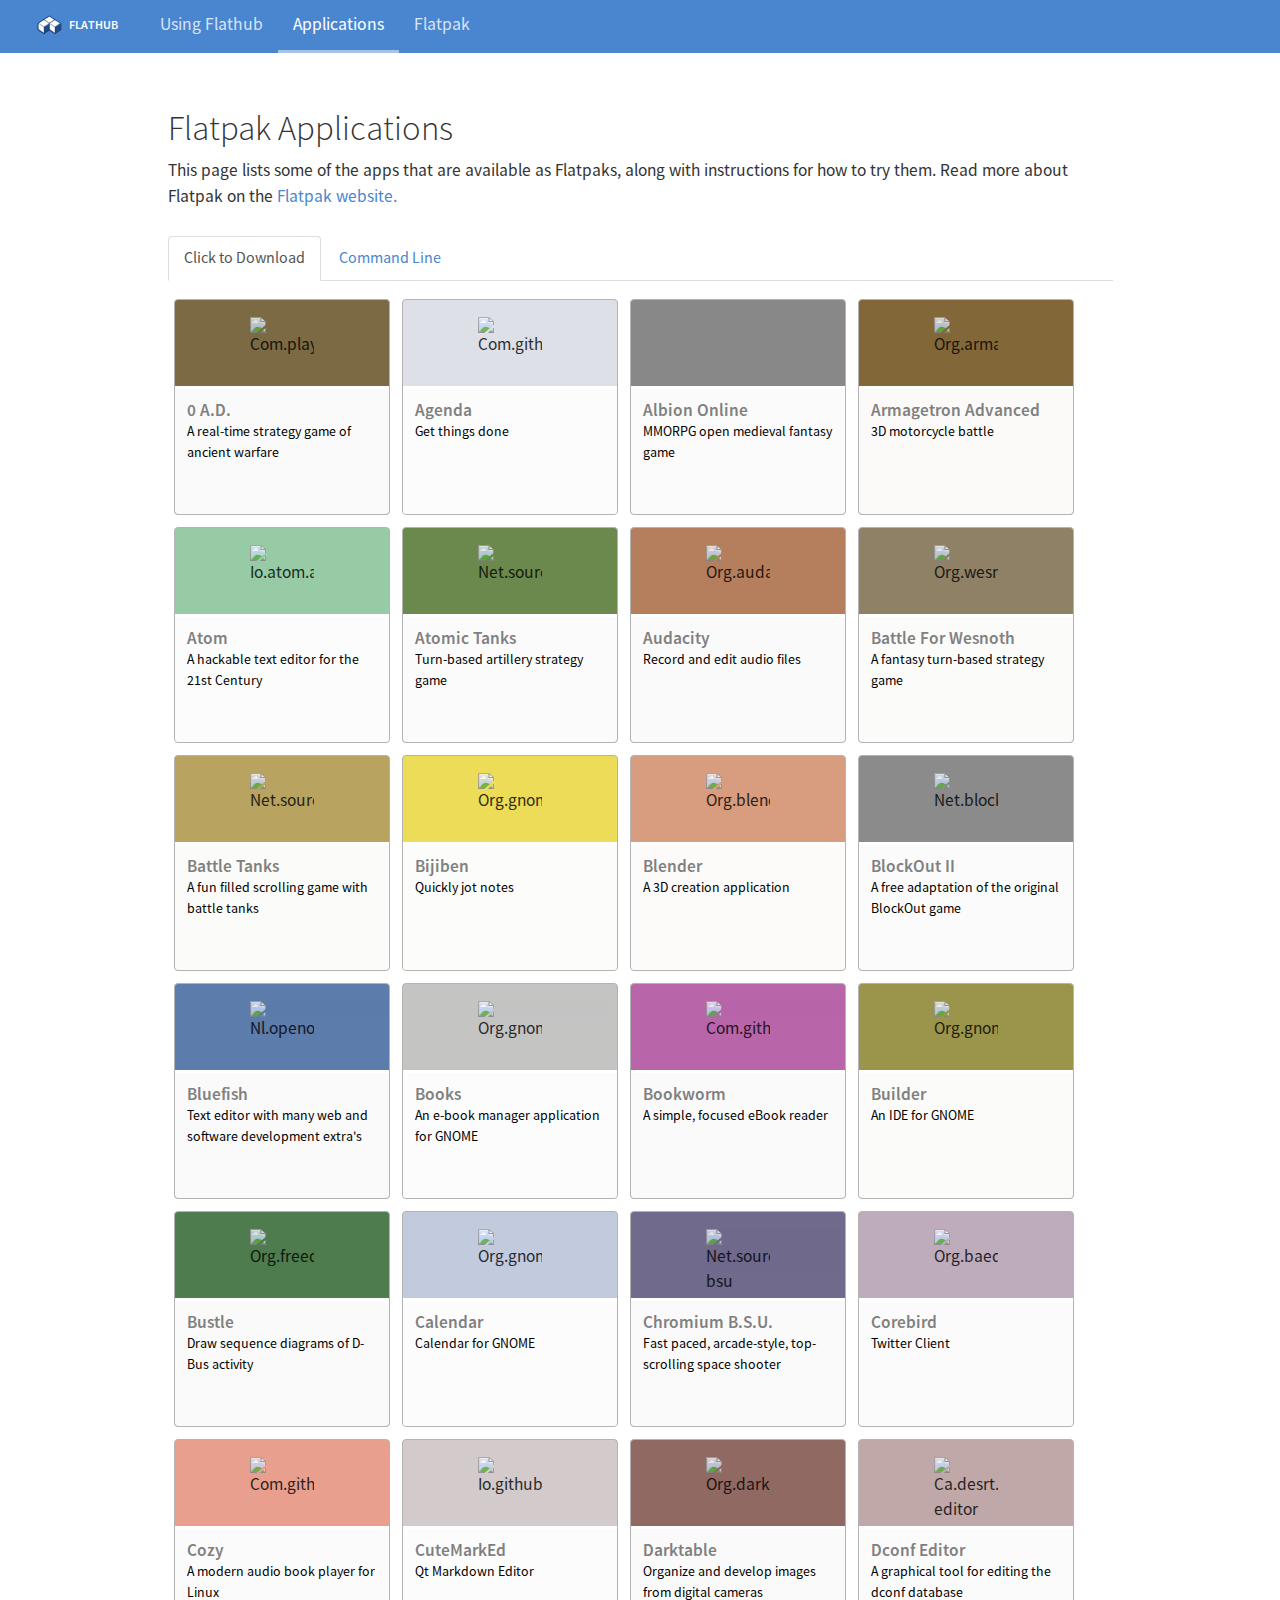
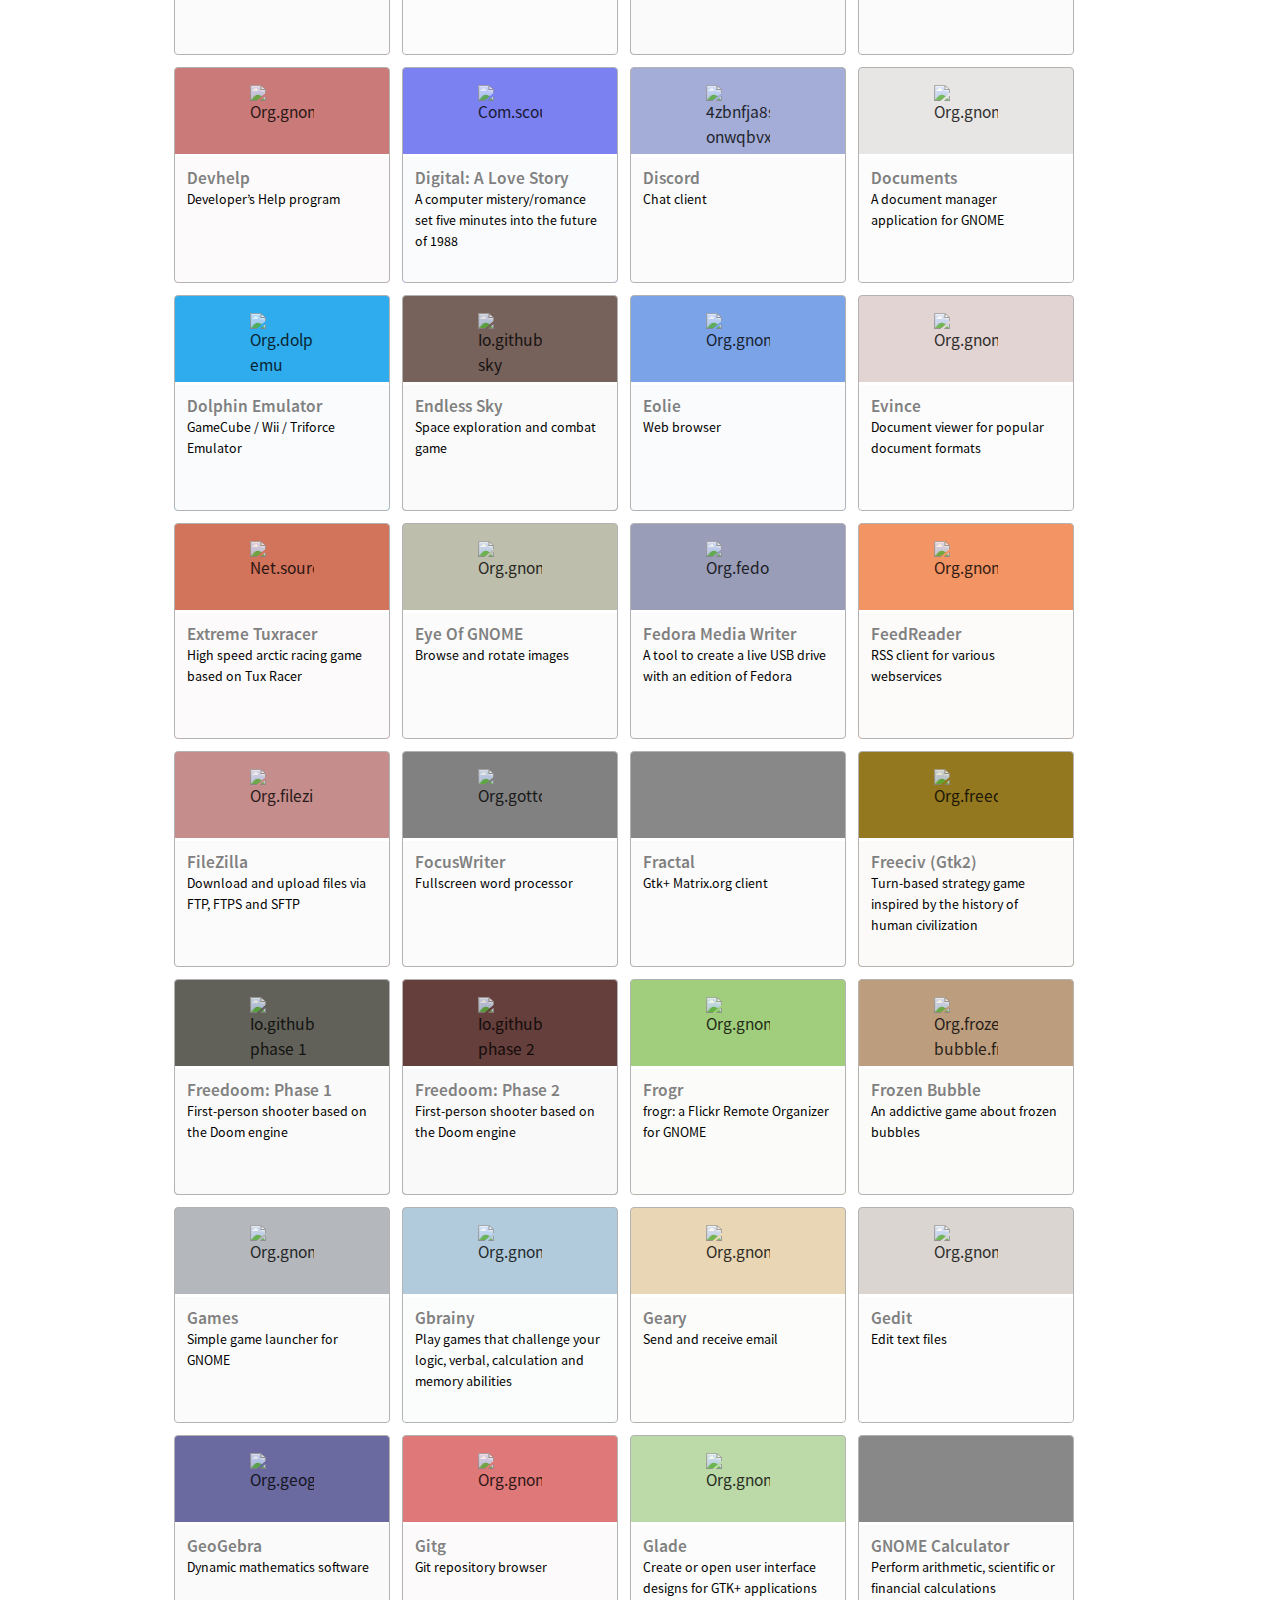
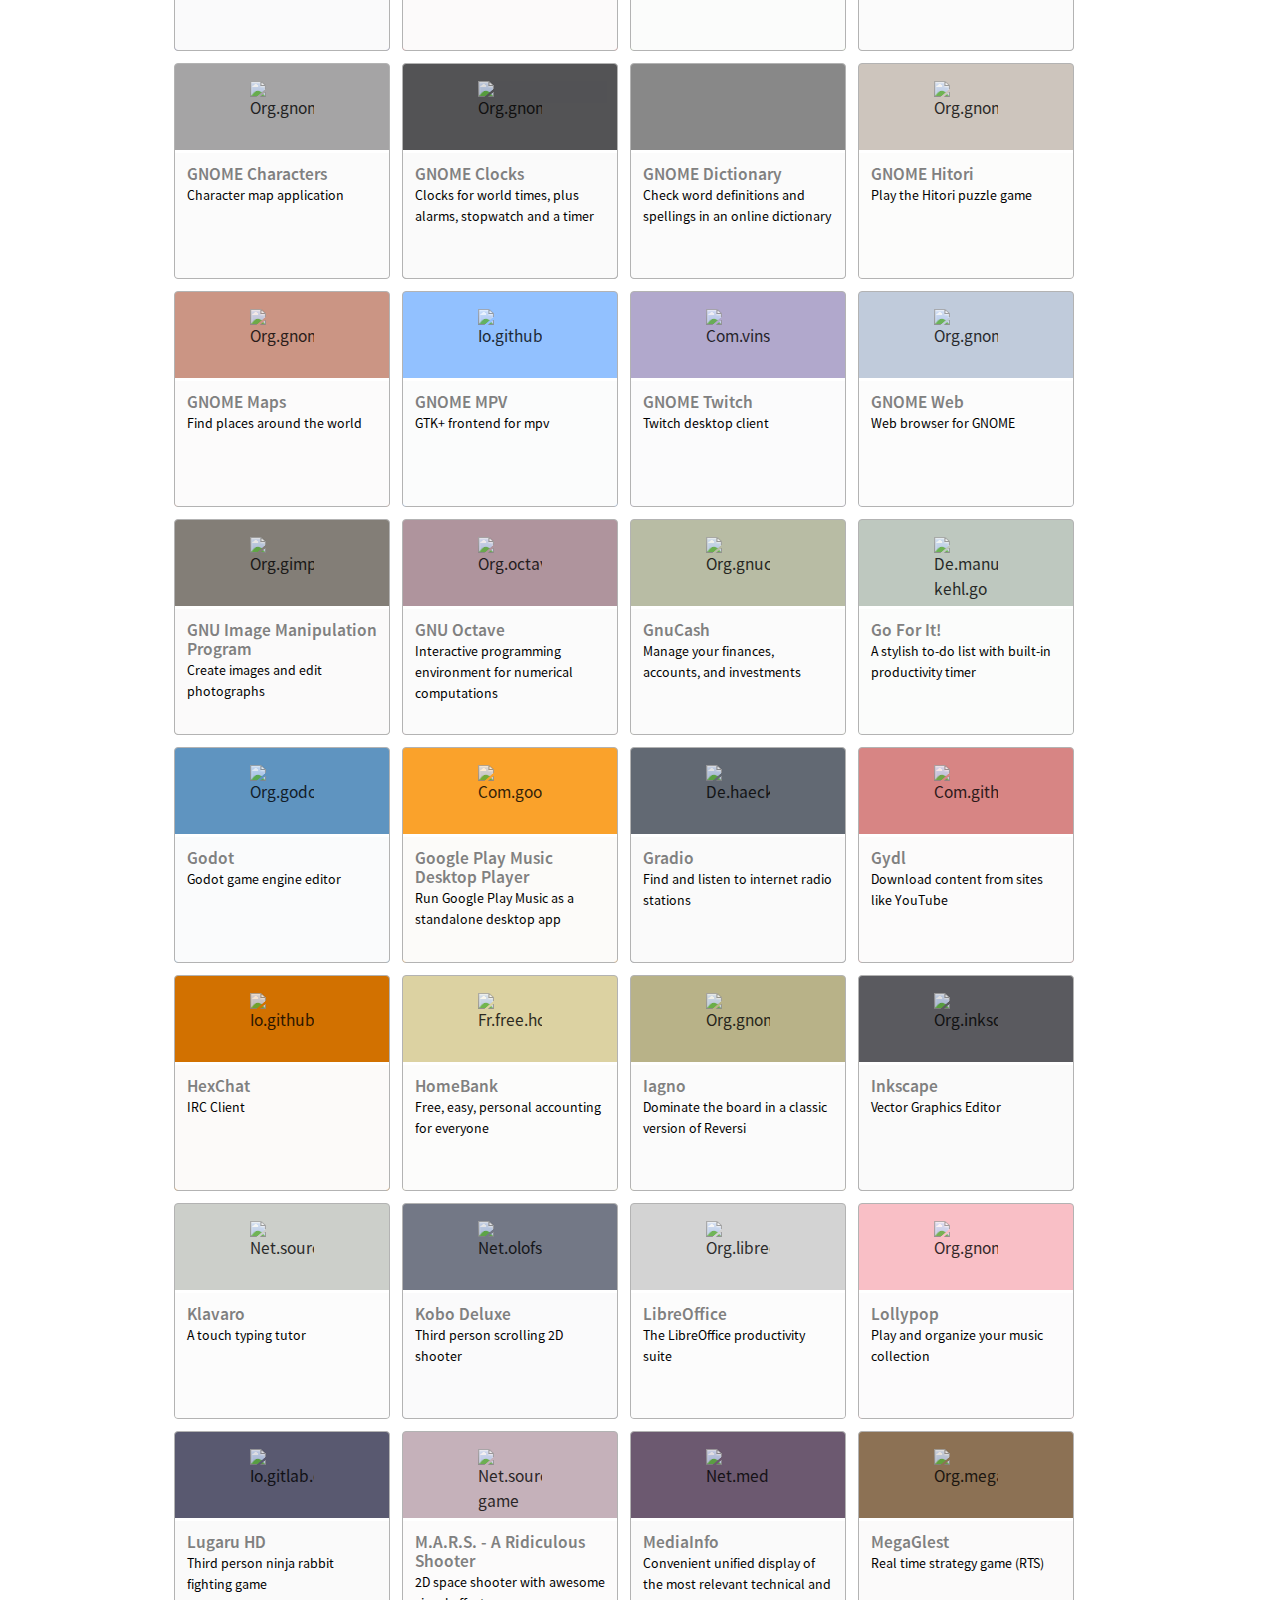
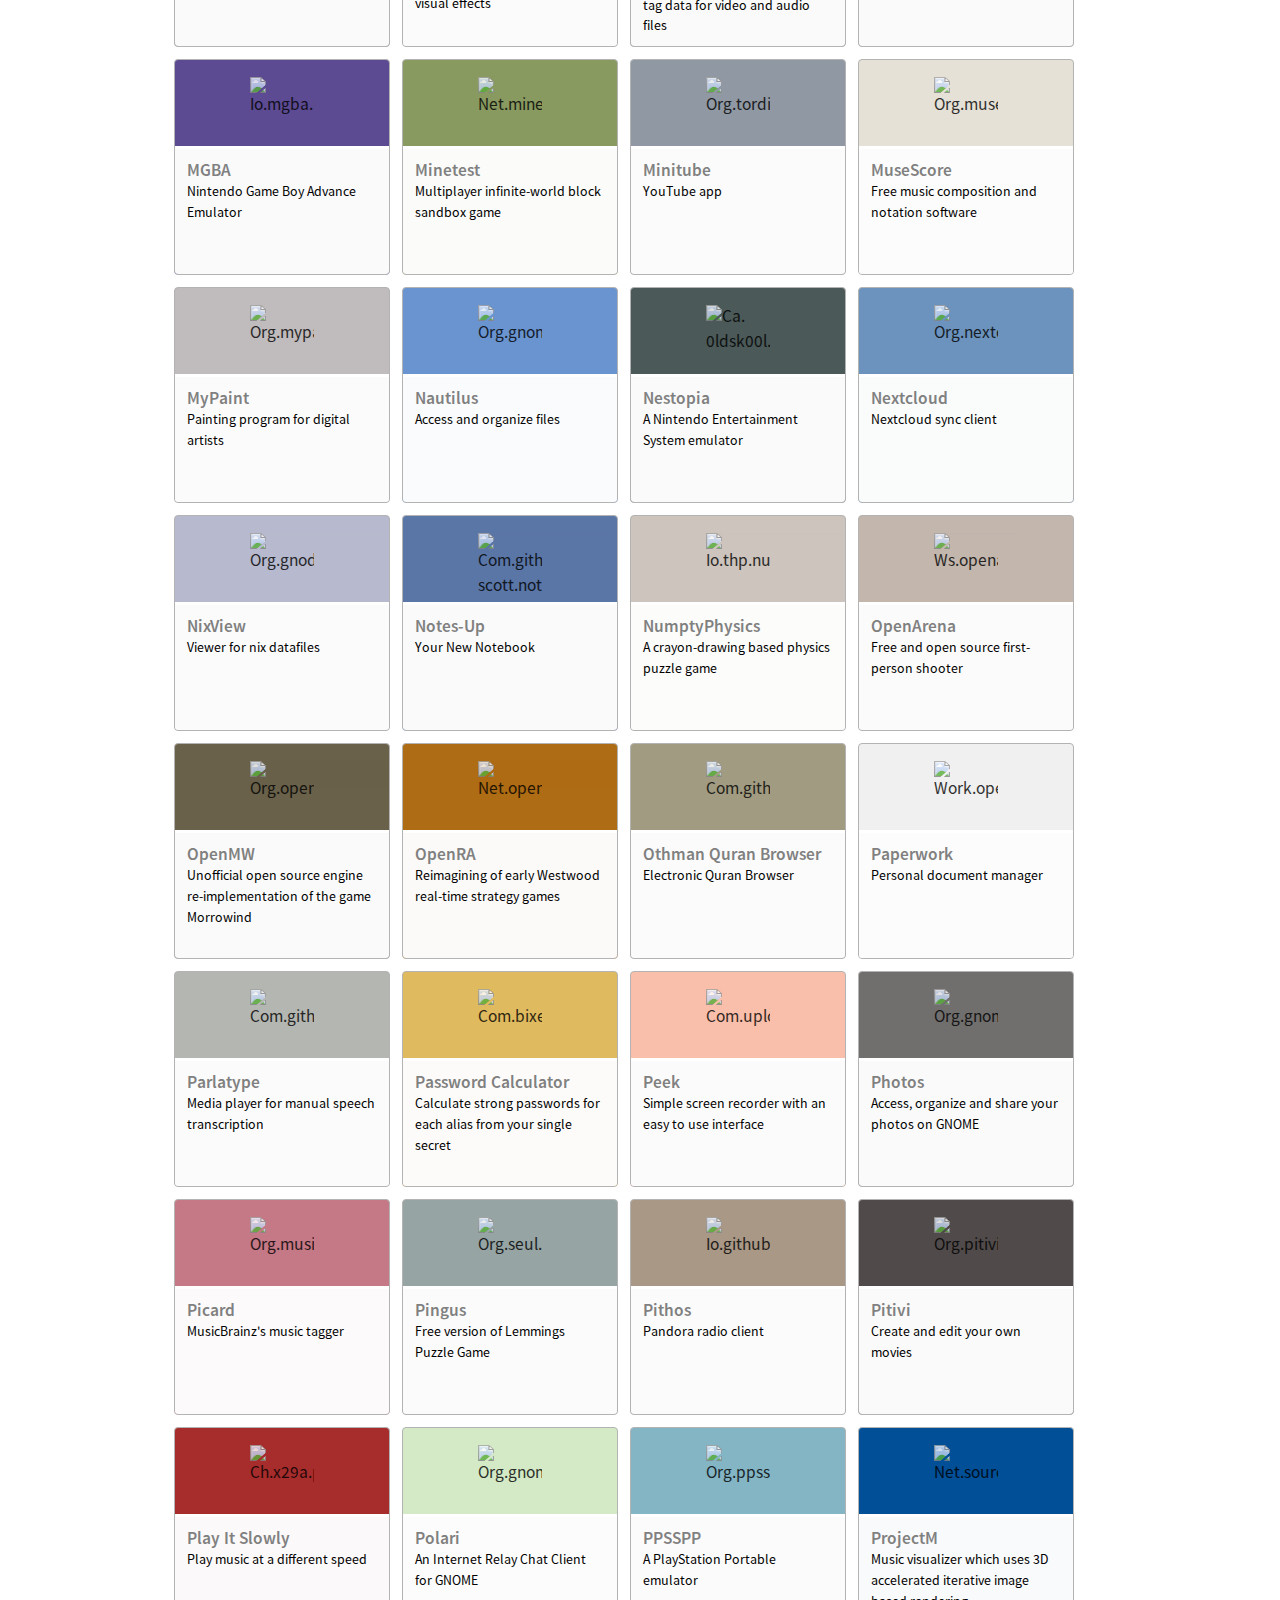
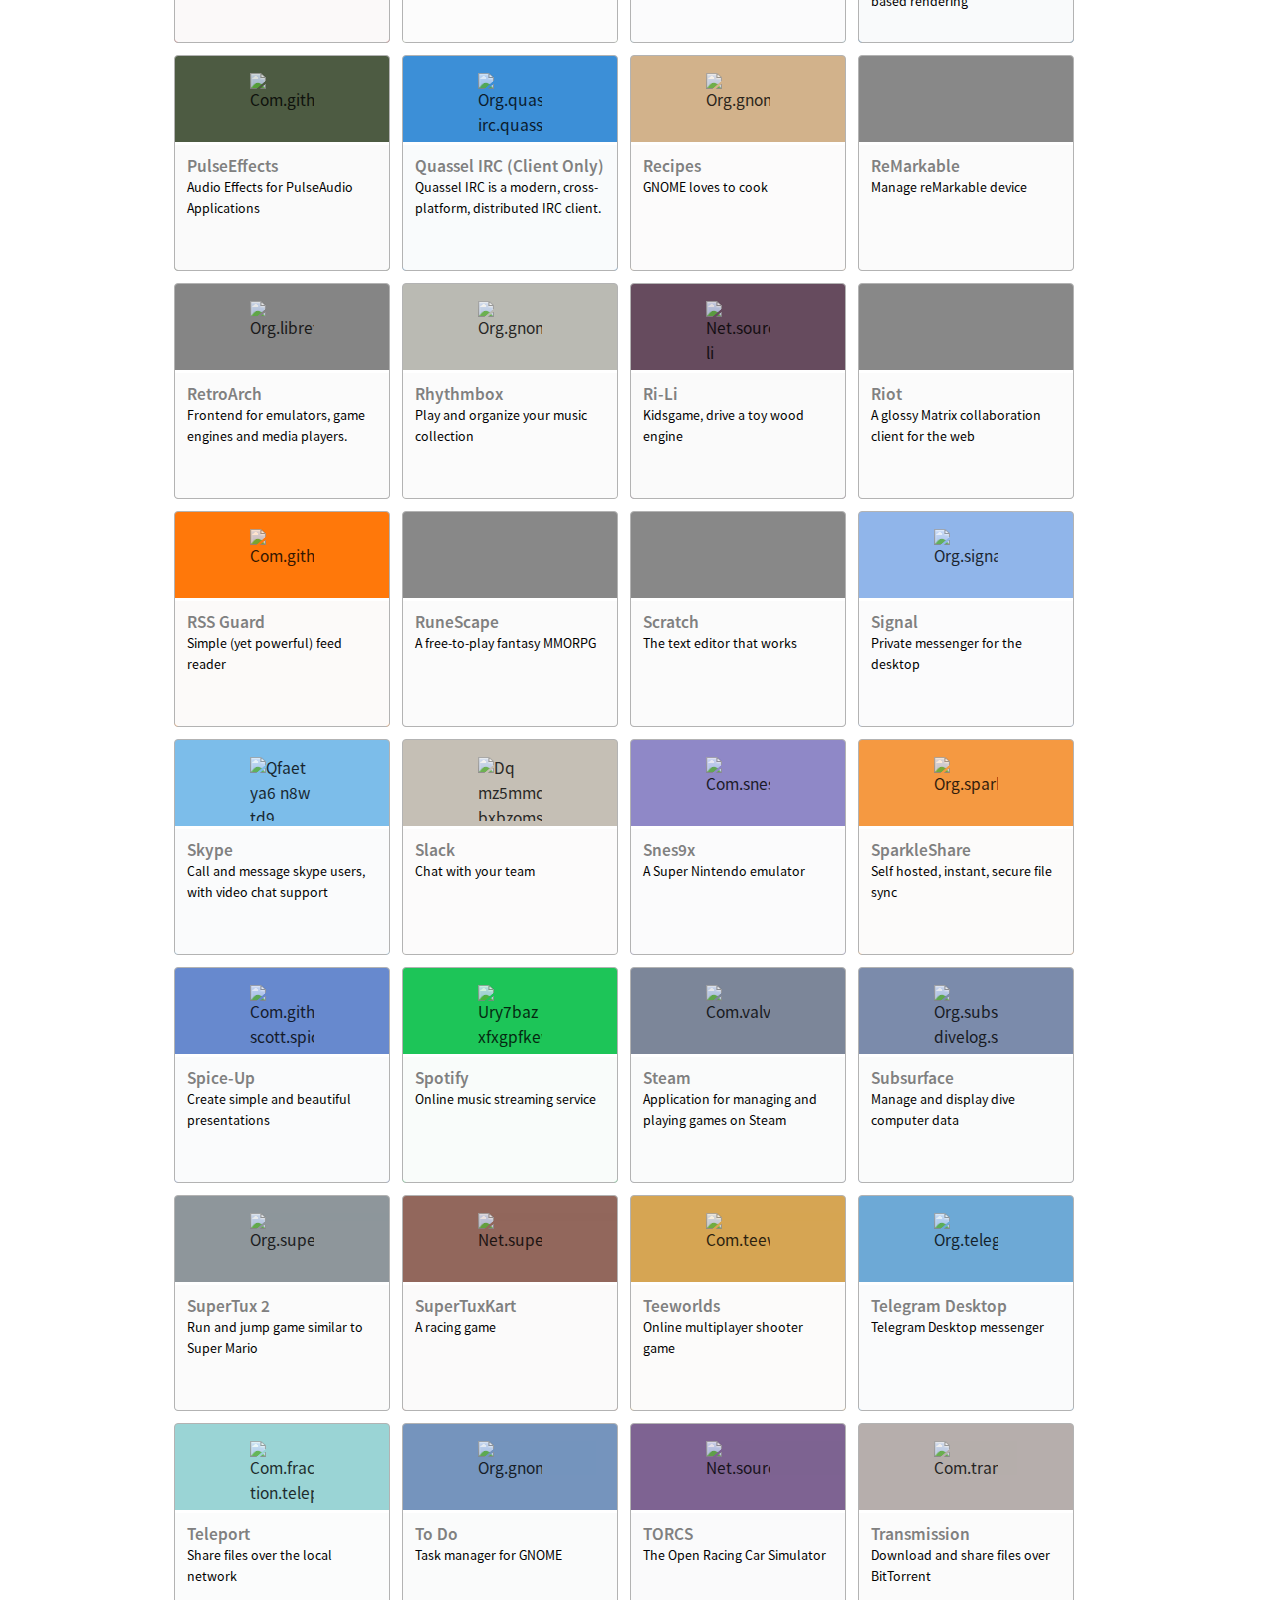
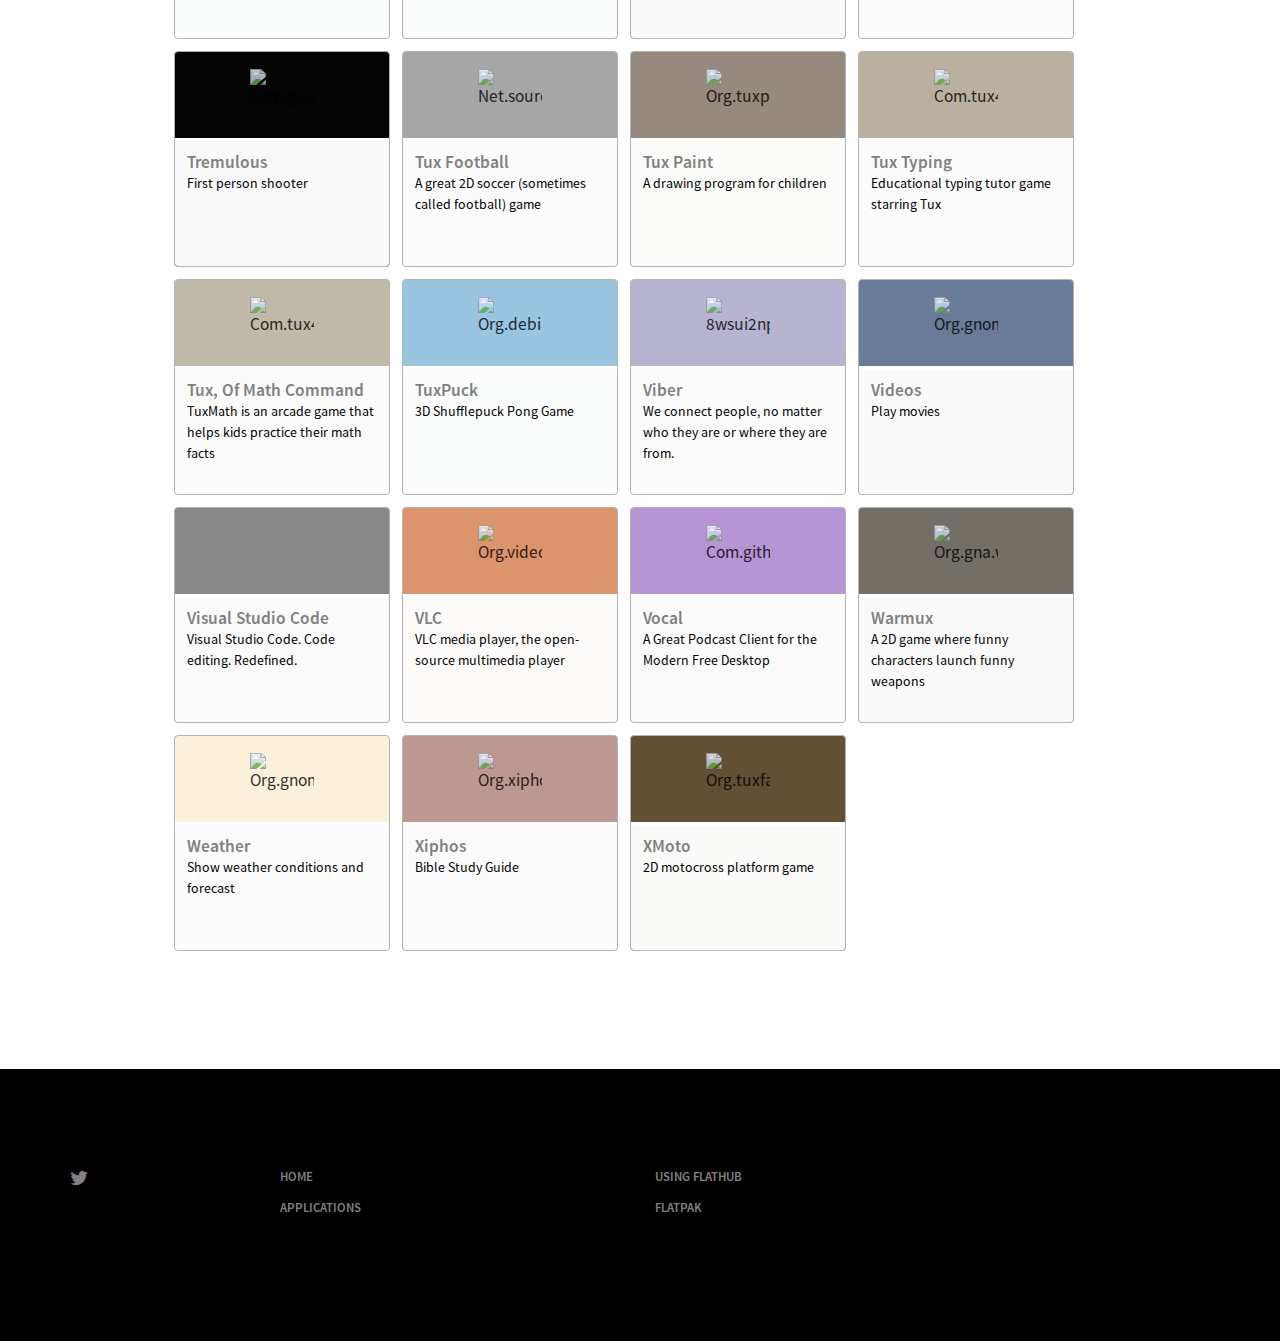
==== commit 81959f23: "Automated commit at 2017-12-01 11:33:03 UTC by middleman-deploy 2.0.0-alpha" ====
--- a/apps.html
+++ b/apps.html
@@ -86,7 +86,7 @@
                       <p>A real-time strategy game of ancient warfare</p>
                     </div>
                   </a>
-                  <a class='apptile' href='https://flathub.org/repo/appstream/com.github.dahenson.agenda.flatpakref' style='background-color: #DBDDE0'>
+                  <a class='apptile' href='https://flathub.org/repo/appstream/com.github.dahenson.agenda.flatpakref' style='background-color: #DDE0E6'>
                     <img src="https://flathub.org/repo/appstream/x86_64/icons/128x128/com.github.dahenson.agenda.png" class="icon" alt="Com.github.dahenson.agenda" />
                     <div>
                       <h4>Agenda</h4>
@@ -218,6 +218,13 @@
                       <p>Twitter Client</p>
                     </div>
                   </a>
+                  <a class='apptile' href='https://flathub.org/repo/appstream/com.github.geigi.cozy.flatpakref' style='background-color: #E89F8D'>
+                    <img src="https://flathub.org/repo/appstream/x86_64/icons/128x128/com.github.geigi.cozy.png" class="icon" alt="Com.github.geigi.cozy" />
+                    <div>
+                      <h4>Cozy</h4>
+                      <p>A modern audio book player for Linux</p>
+                    </div>
+                  </a>
                   <a class='apptile' href='https://flathub.org/repo/appstream/io.github.cloose.CuteMarkEd.flatpakref' style='background-color: #D2CACB'>
                     <img src="https://flathub.org/repo/appstream/x86_64/icons/128x128/io.github.cloose.CuteMarkEd.png" class="icon" alt="Io.github.cloose.cutemarked" />
                     <div>
@@ -719,6 +726,13 @@
                       <p>Unofficial open source engine re-implementation of the game Morrowind</p>
                     </div>
                   </a>
+                  <a class='apptile' href='https://flathub.org/repo/appstream/net.openra.OpenRA.flatpakref' style='background-color: #AE6C14'>
+                    <img src="https://flathub.org/repo/appstream/x86_64/icons/128x128/net.openra.OpenRA.png" class="icon" alt="Net.openra.openra" />
+                    <div>
+                      <h4>OpenRA</h4>
+                      <p>Reimagining of early Westwood real-time strategy games</p>
+                    </div>
+                  </a>
                   <a class='apptile' href='https://flathub.org/repo/appstream/com.github.ojubaorg.Othman.flatpakref' style='background-color: #A19C81'>
                     <img src="https://flathub.org/repo/appstream/x86_64/icons/64x64/com.github.ojubaorg.Othman.png" class="icon" alt="Com.github.ojubaorg.othman" />
                     <div>
@@ -1007,6 +1021,13 @@
                     <div>
                       <h4>Transmission</h4>
                       <p>Download and share files over BitTorrent</p>
+                    </div>
+                  </a>
+                  <a class='apptile' href='https://flathub.org/repo/appstream/com.grangerhub.Tremulous.flatpakref' style='background-color: #040404'>
+                    <img src="https://flathub.org/repo/appstream/x86_64/icons/64x64/com.grangerhub.Tremulous.png" class="icon" alt="Com.grangerhub.tremulous" />
+                    <div>
+                      <h4>Tremulous</h4>
+                      <p>First person shooter</p>
                     </div>
                   </a>
                   <a class='apptile' href='https://flathub.org/repo/appstream/net.sourceforge.TuxFootball.flatpakref' style='background-color: #A6A6A6'>
@@ -1175,6 +1196,9 @@
                 <a name='Corebird'></a>
                 <h4>Corebird</h4>
                 <pre><span class="unselectable">$ </span>flatpak install --from https://flathub.org/repo/appstream/org.baedert.corebird.flatpakref</pre>
+                <a name='Cozy'></a>
+                <h4>Cozy</h4>
+                <pre><span class="unselectable">$ </span>flatpak install --from https://flathub.org/repo/appstream/com.github.geigi.cozy.flatpakref</pre>
                 <a name='CuteMarkEd'></a>
                 <h4>CuteMarkEd</h4>
                 <pre><span class="unselectable">$ </span>flatpak install --from https://flathub.org/repo/appstream/io.github.cloose.CuteMarkEd.flatpakref</pre>
@@ -1391,6 +1415,9 @@
                 <a name='OpenMW'></a>
                 <h4>OpenMW</h4>
                 <pre><span class="unselectable">$ </span>flatpak install --from https://flathub.org/repo/appstream/org.openmw.OpenMW.flatpakref</pre>
+                <a name='OpenRA'></a>
+                <h4>OpenRA</h4>
+                <pre><span class="unselectable">$ </span>flatpak install --from https://flathub.org/repo/appstream/net.openra.OpenRA.flatpakref</pre>
                 <a name='Othman Quran Browser'></a>
                 <h4>Othman Quran Browser</h4>
                 <pre><span class="unselectable">$ </span>flatpak install --from https://flathub.org/repo/appstream/com.github.ojubaorg.Othman.flatpakref</pre>
@@ -1517,6 +1544,9 @@
                 <a name='Transmission'></a>
                 <h4>Transmission</h4>
                 <pre><span class="unselectable">$ </span>flatpak install --from https://flathub.org/repo/appstream/com.transmissionbt.Transmission.flatpakref</pre>
+                <a name='Tremulous'></a>
+                <h4>Tremulous</h4>
+                <pre><span class="unselectable">$ </span>flatpak install --from https://flathub.org/repo/appstream/com.grangerhub.Tremulous.flatpakref</pre>
                 <a name='Tux Football'></a>
                 <h4>Tux Football</h4>
                 <pre><span class="unselectable">$ </span>flatpak install --from https://flathub.org/repo/appstream/net.sourceforge.TuxFootball.flatpakref</pre>
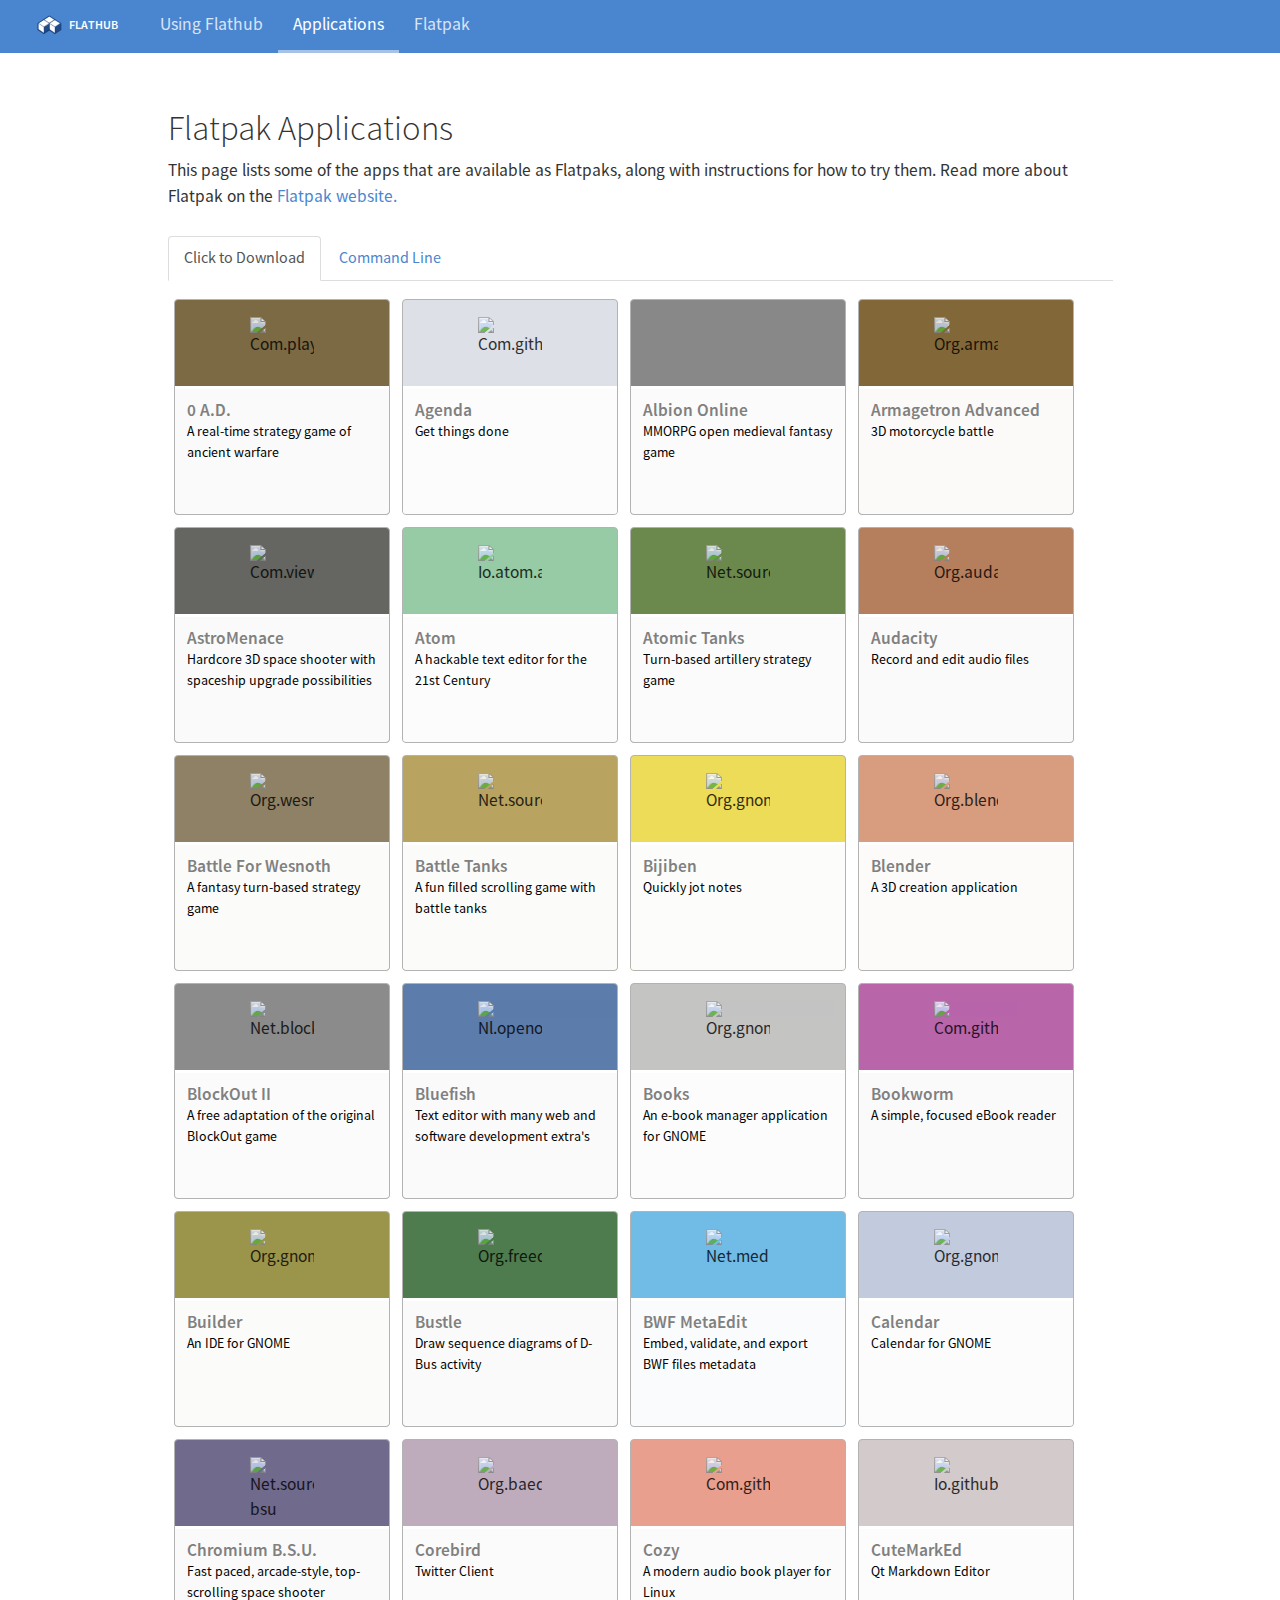
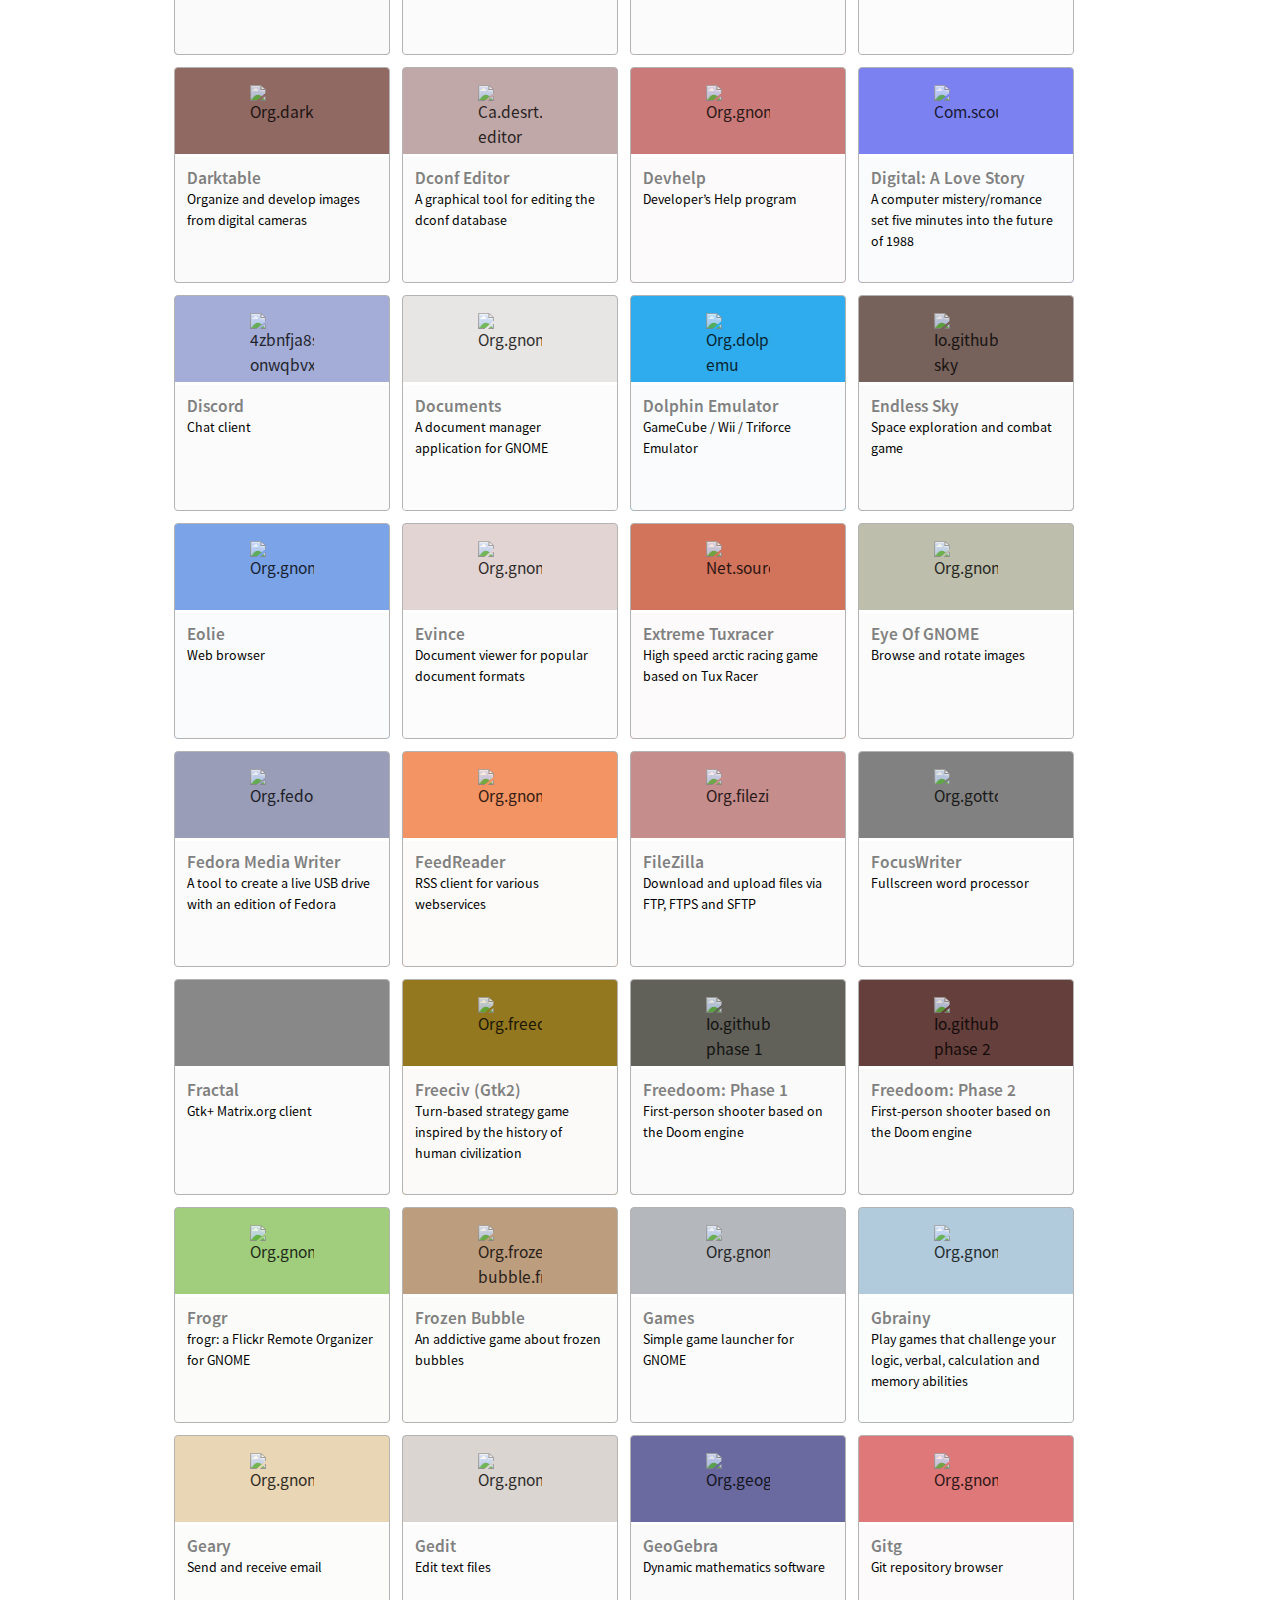
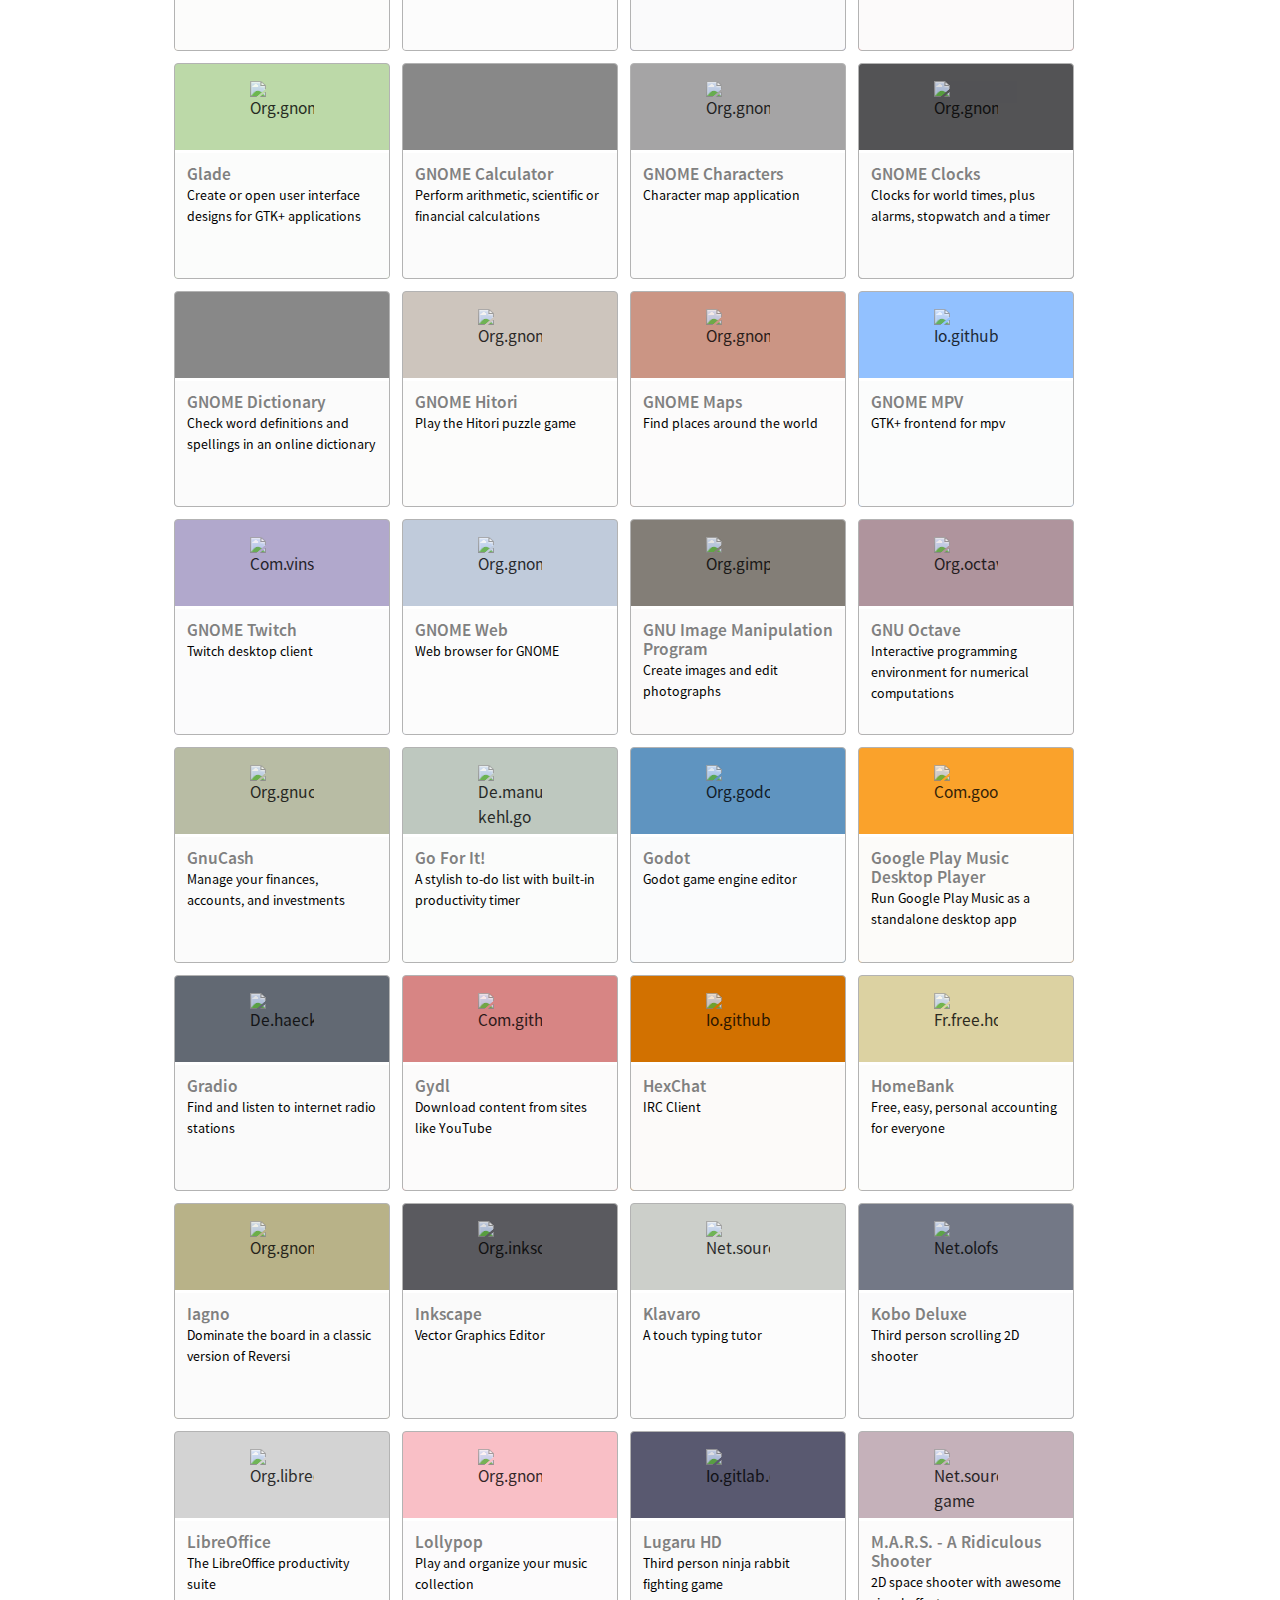
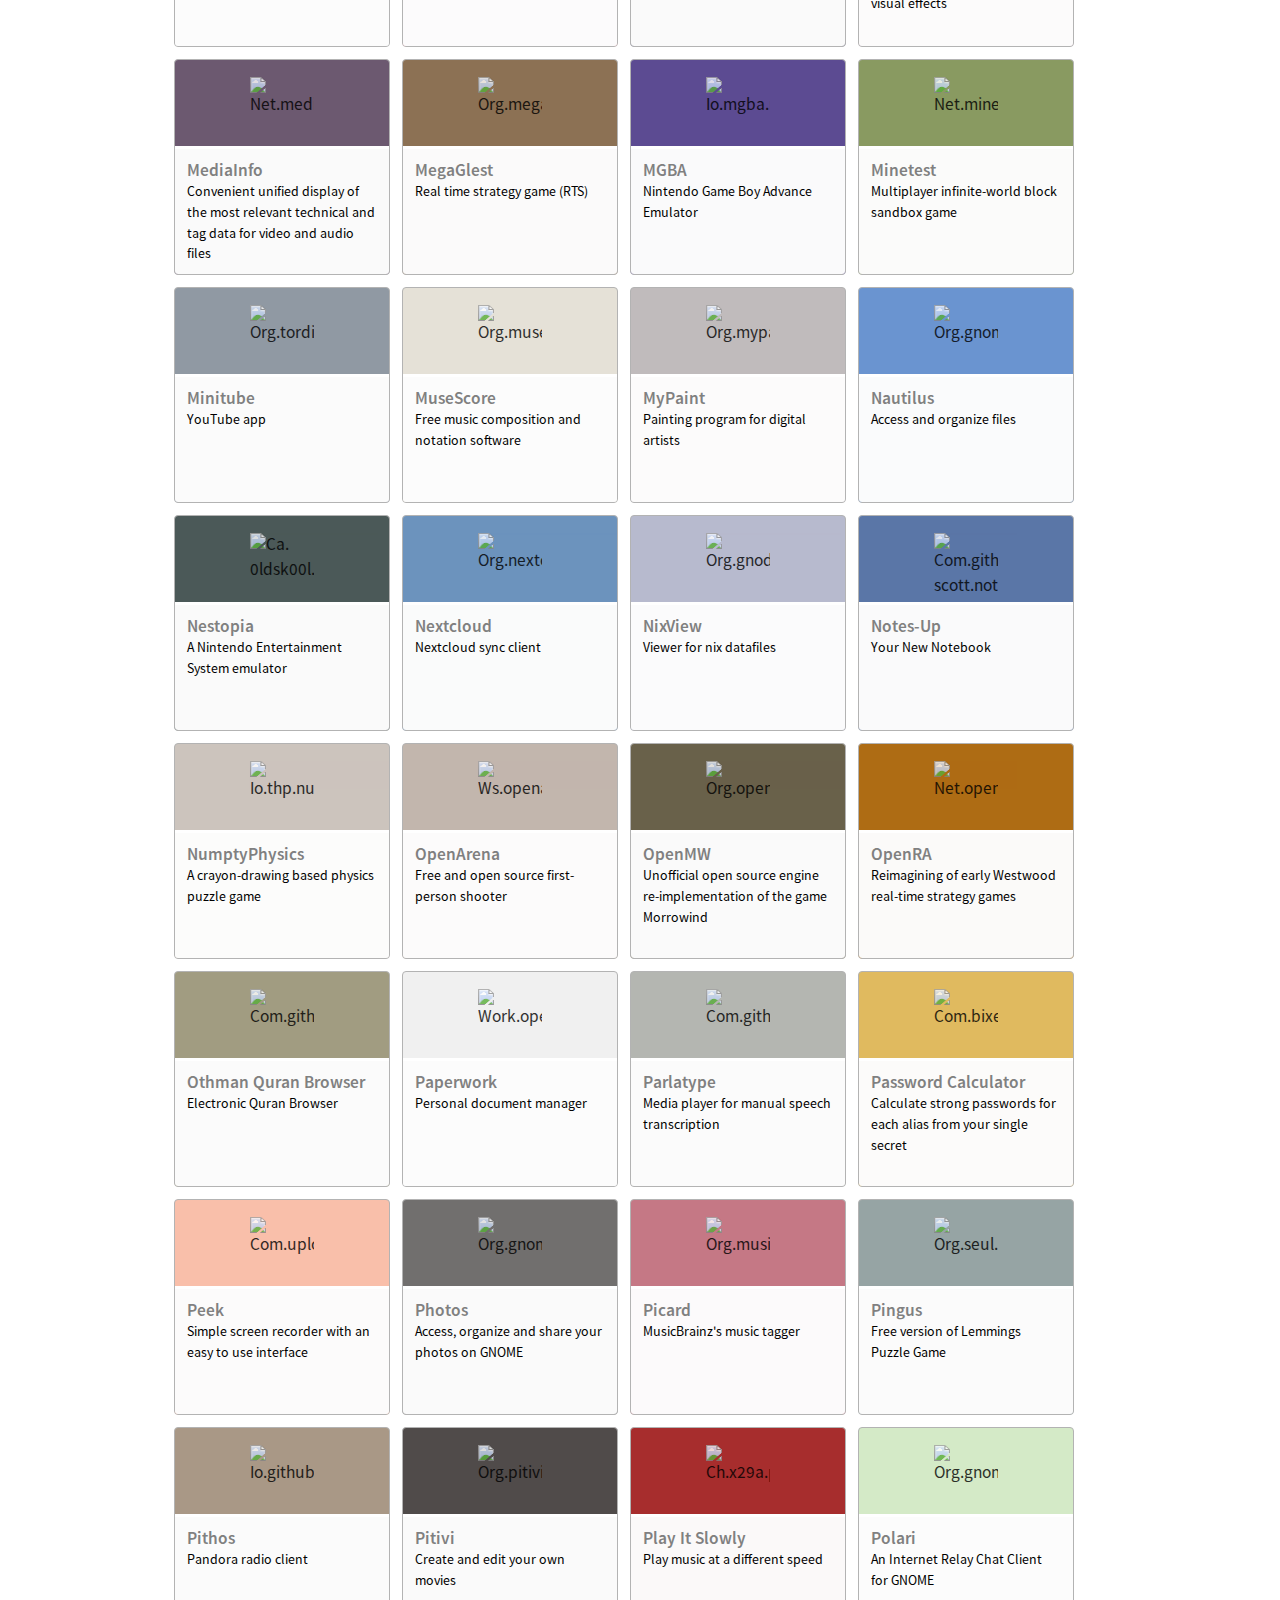
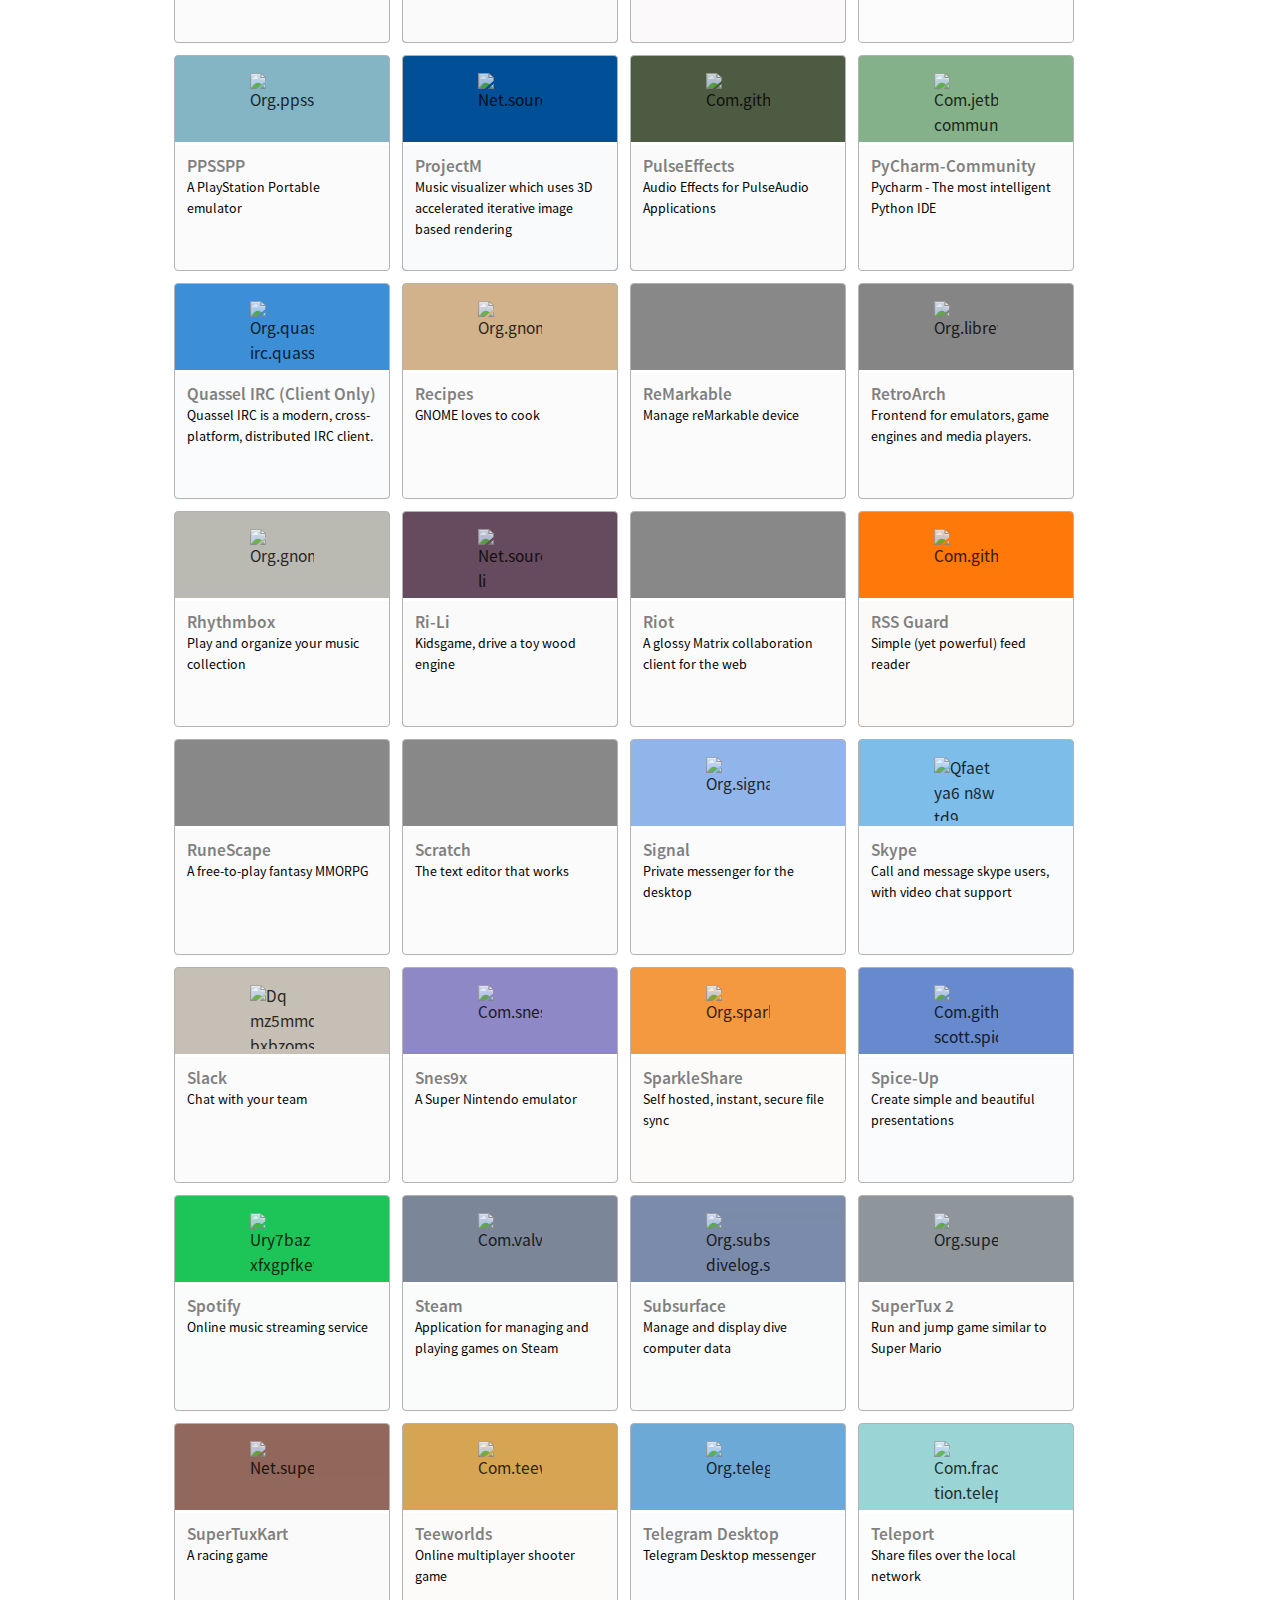
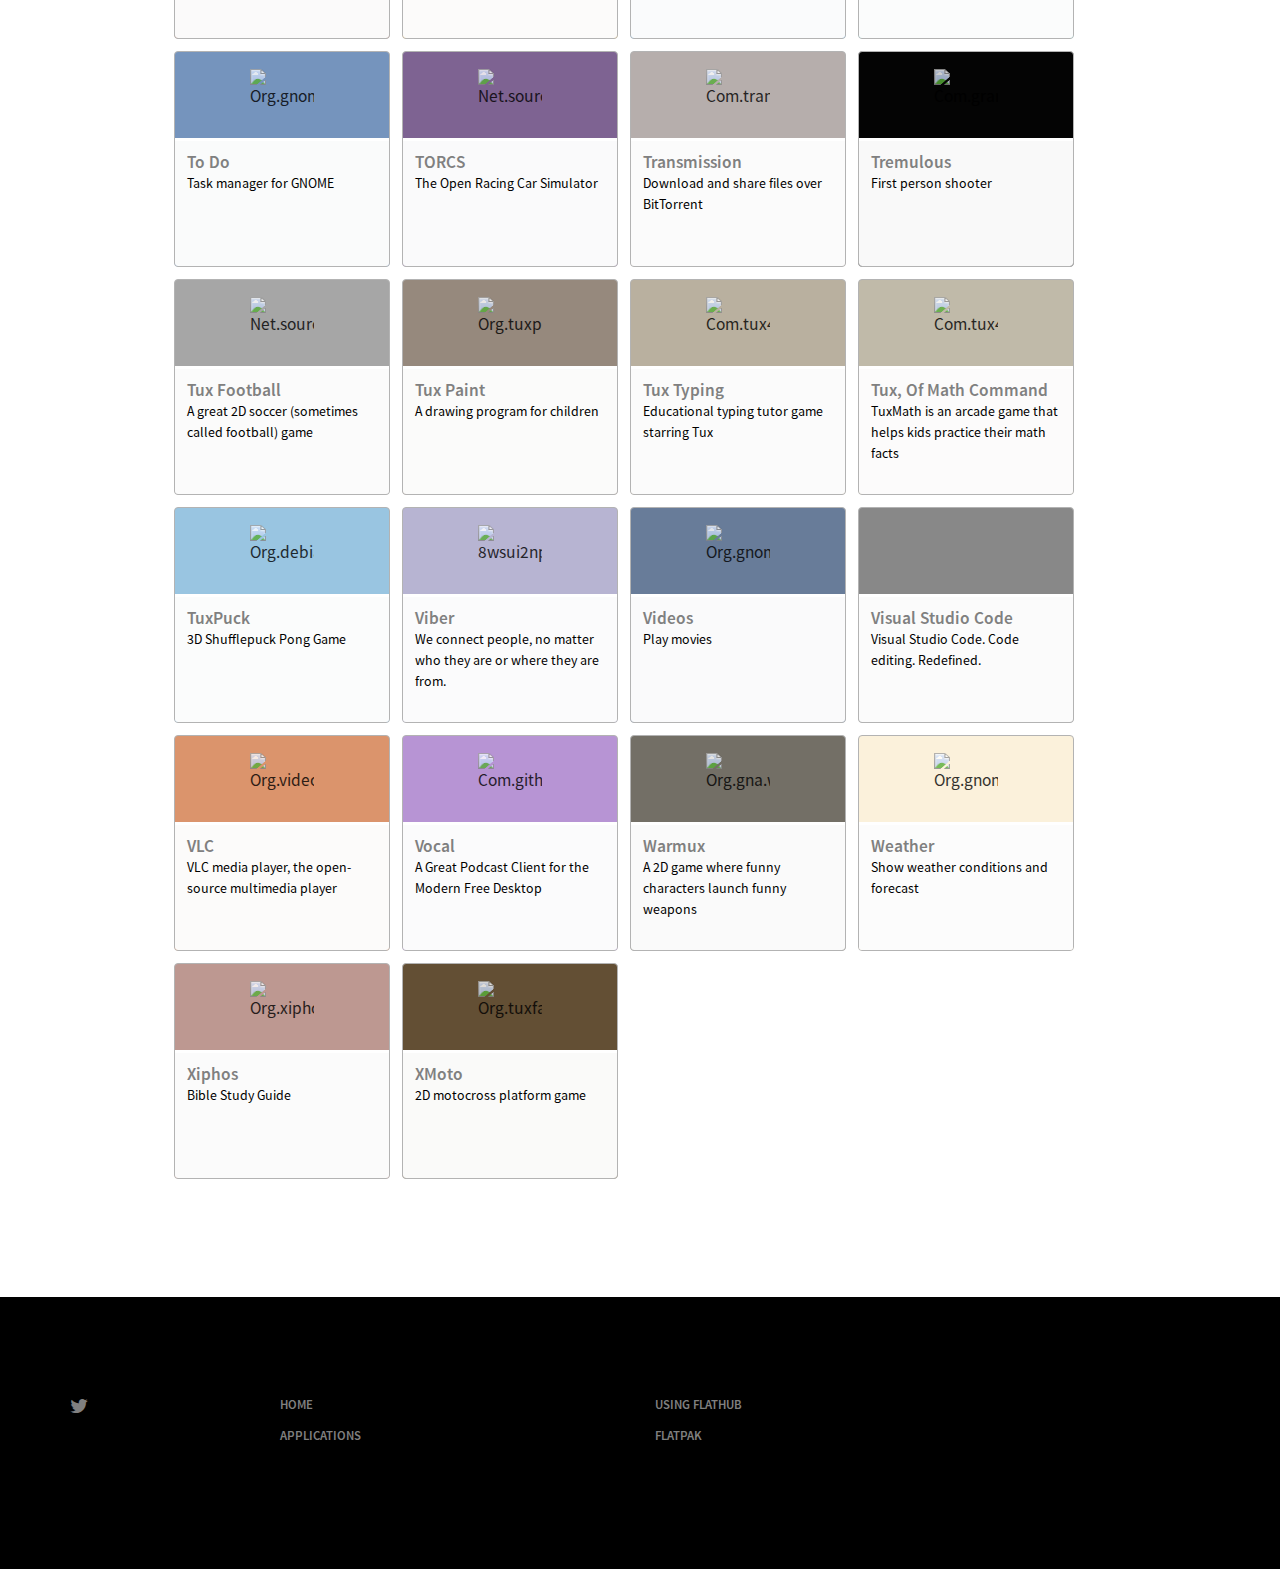
==== commit 167cd8d8: "Automated commit at 2017-12-05 09:03:10 UTC by middleman-deploy 2.0.0-alpha" ====
--- a/apps.html
+++ b/apps.html
@@ -106,6 +106,13 @@
                       <p>3D motorcycle battle</p>
                     </div>
                   </a>
+                  <a class='apptile' href='https://flathub.org/repo/appstream/com.viewizard.AstroMenace.flatpakref' style='background-color: #656561'>
+                    <img src="https://flathub.org/repo/appstream/x86_64/icons/128x128/com.viewizard.AstroMenace.png" class="icon" alt="Com.viewizard.astromenace" />
+                    <div>
+                      <h4>AstroMenace</h4>
+                      <p>Hardcore 3D space shooter with spaceship upgrade possibilities</p>
+                    </div>
+                  </a>
                   <a class='apptile' href='https://flathub.org/repo/appstream/io.atom.Atom.flatpakref' style='background-color: #96CBA5'>
                     <img src="https://flathub.org/repo/appstream/x86_64/icons/128x128/io.atom.Atom.png" class="icon" alt="Io.atom.atom" />
                     <div>
@@ -197,6 +204,13 @@
                       <p>Draw sequence diagrams of D-Bus activity</p>
                     </div>
                   </a>
+                  <a class='apptile' href='https://flathub.org/repo/appstream/net.mediaarea.BWFMetaEdit.flatpakref' style='background-color: #70BCE7'>
+                    <img src="https://flathub.org/repo/appstream/x86_64/icons/128x128/net.mediaarea.BWFMetaEdit.png" class="icon" alt="Net.mediaarea.bwfmetaedit" />
+                    <div>
+                      <h4>BWF MetaEdit</h4>
+                      <p>Embed, validate, and export BWF files metadata</p>
+                    </div>
+                  </a>
                   <a class='apptile' href='https://flathub.org/repo/appstream/org.gnome.Calendar.flatpakref' style='background-color: #C2CBDE'>
                     <img src="https://flathub.org/repo/appstream/x86_64/icons/128x128/org.gnome.Calendar.png" class="icon" alt="Org.gnome.calendar" />
                     <div>
@@ -836,6 +850,13 @@
                     <div>
                       <h4>PulseEffects</h4>
                       <p>Audio Effects for PulseAudio Applications</p>
+                    </div>
+                  </a>
+                  <a class='apptile' href='https://flathub.org/repo/appstream/com.jetbrains.PyCharm-Community.flatpakref' style='background-color: #84B189'>
+                    <img src="https://flathub.org/repo/appstream/x86_64/icons/64x64/com.jetbrains.PyCharm-Community.png" class="icon" alt="Com.jetbrains.pycharm community" />
+                    <div>
+                      <h4>PyCharm-Community</h4>
+                      <p>Pycharm - The most intelligent Python IDE</p>
                     </div>
                   </a>
                   <a class='apptile' href='https://flathub.org/repo/appstream/org.quassel_irc.QuasselClient.flatpakref' style='background-color: #3C8FD7'>
@@ -1148,6 +1169,9 @@
                 <a name='Armagetron Advanced'></a>
                 <h4>Armagetron Advanced</h4>
                 <pre><span class="unselectable">$ </span>flatpak install --from https://flathub.org/repo/appstream/org.armagetronad.ArmagetronAdvanced.flatpakref</pre>
+                <a name='AstroMenace'></a>
+                <h4>AstroMenace</h4>
+                <pre><span class="unselectable">$ </span>flatpak install --from https://flathub.org/repo/appstream/com.viewizard.AstroMenace.flatpakref</pre>
                 <a name='Atom'></a>
                 <h4>Atom</h4>
                 <pre><span class="unselectable">$ </span>flatpak install --from https://flathub.org/repo/appstream/io.atom.Atom.flatpakref</pre>
@@ -1187,6 +1211,9 @@
                 <a name='Bustle'></a>
                 <h4>Bustle</h4>
                 <pre><span class="unselectable">$ </span>flatpak install --from https://flathub.org/repo/appstream/org.freedesktop.Bustle.flatpakref</pre>
+                <a name='BWF MetaEdit'></a>
+                <h4>BWF MetaEdit</h4>
+                <pre><span class="unselectable">$ </span>flatpak install --from https://flathub.org/repo/appstream/net.mediaarea.BWFMetaEdit.flatpakref</pre>
                 <a name='Calendar'></a>
                 <h4>Calendar</h4>
                 <pre><span class="unselectable">$ </span>flatpak install --from https://flathub.org/repo/appstream/org.gnome.Calendar.flatpakref</pre>
@@ -1463,6 +1490,9 @@
                 <a name='PulseEffects'></a>
                 <h4>PulseEffects</h4>
                 <pre><span class="unselectable">$ </span>flatpak install --from https://flathub.org/repo/appstream/com.github.wwmm.pulseeffects.flatpakref</pre>
+                <a name='PyCharm-Community'></a>
+                <h4>PyCharm-Community</h4>
+                <pre><span class="unselectable">$ </span>flatpak install --from https://flathub.org/repo/appstream/com.jetbrains.PyCharm-Community.flatpakref</pre>
                 <a name='Quassel IRC (Client only)'></a>
                 <h4>Quassel IRC (Client only)</h4>
                 <pre><span class="unselectable">$ </span>flatpak install --from https://flathub.org/repo/appstream/org.quassel_irc.QuasselClient.flatpakref</pre>
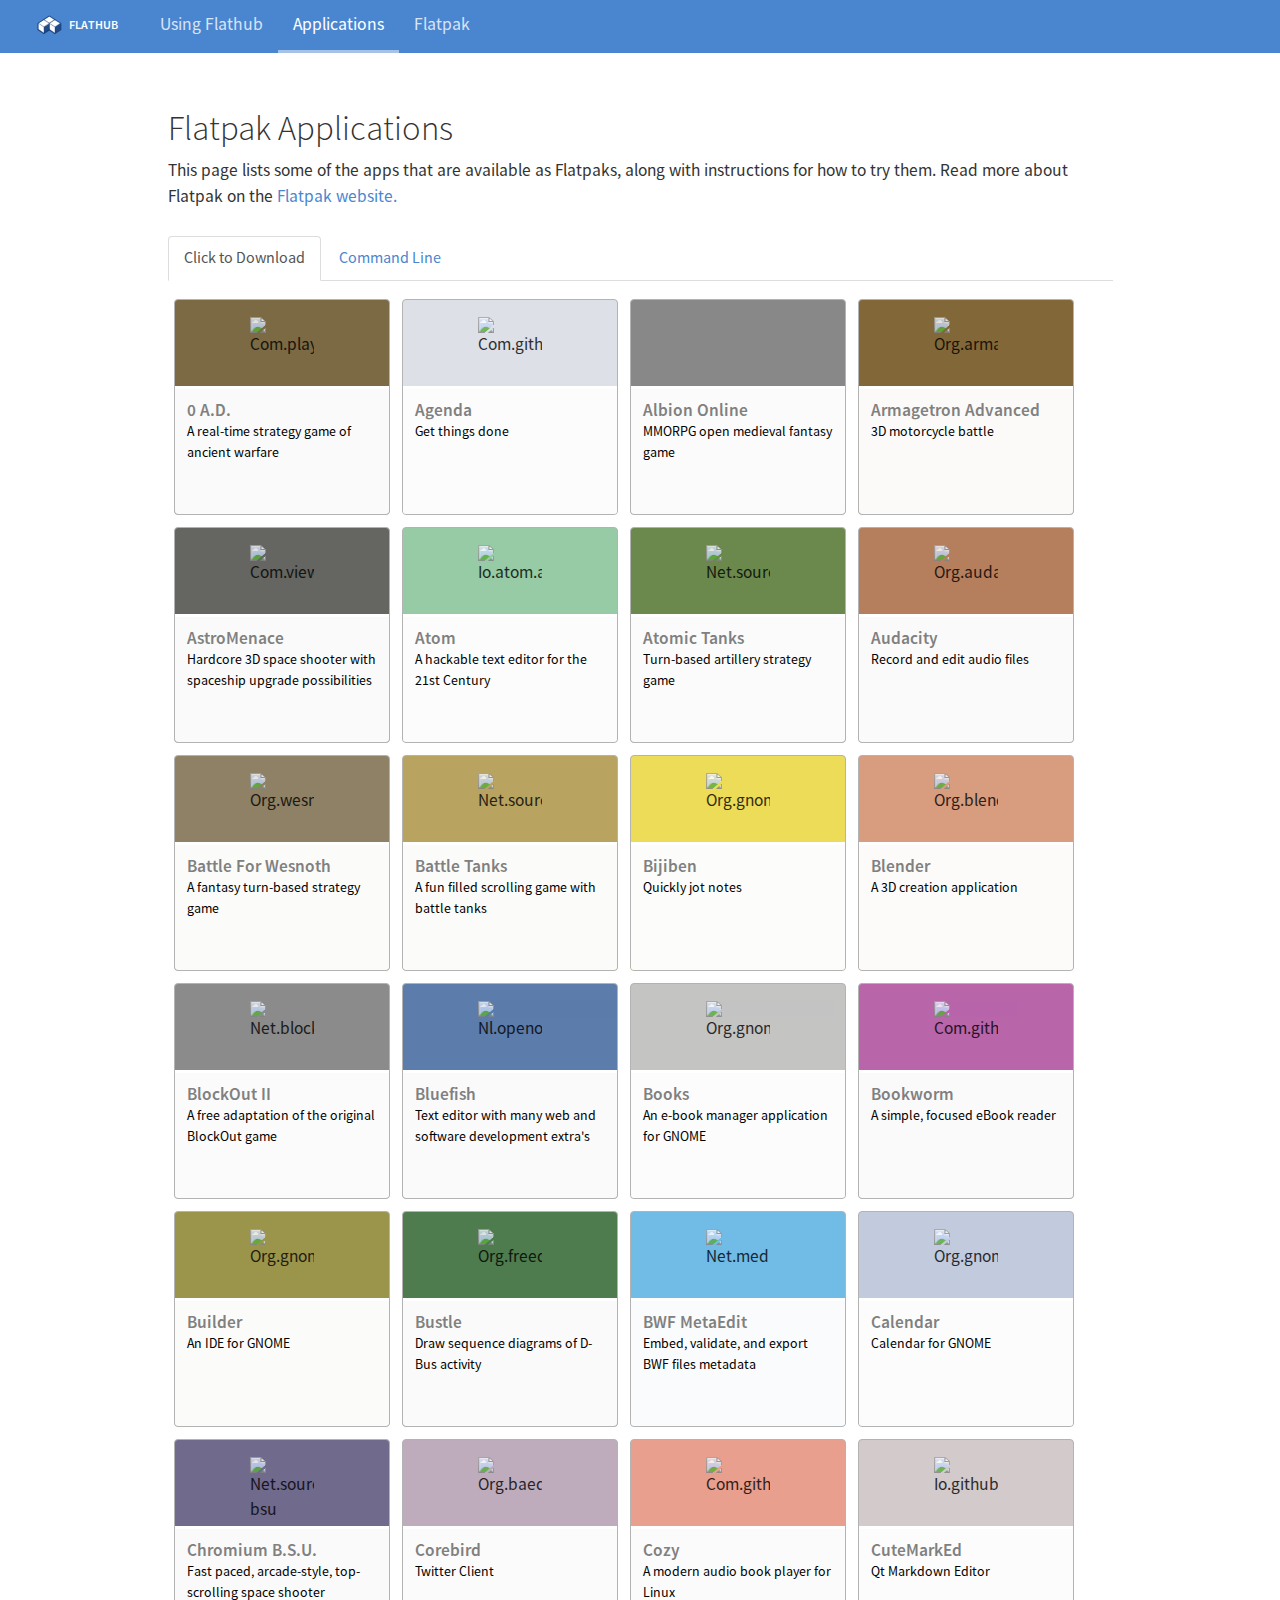
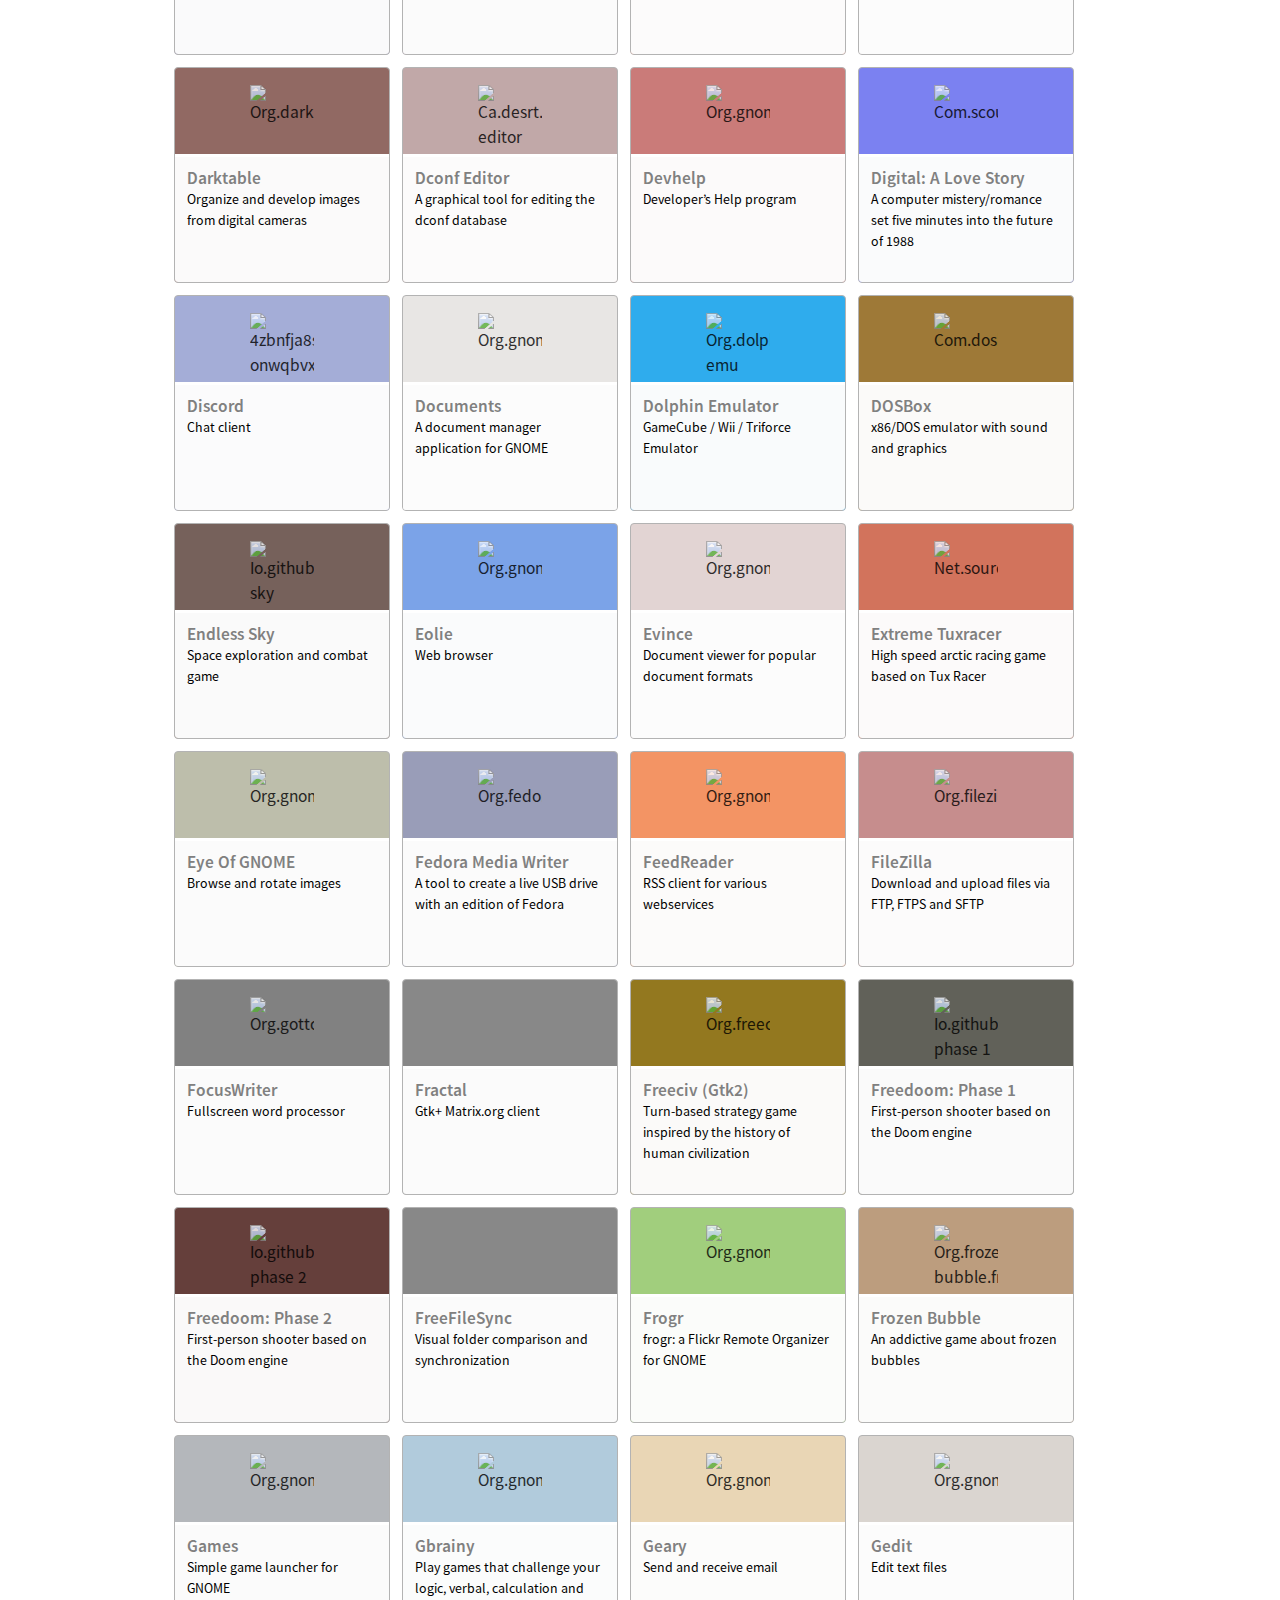
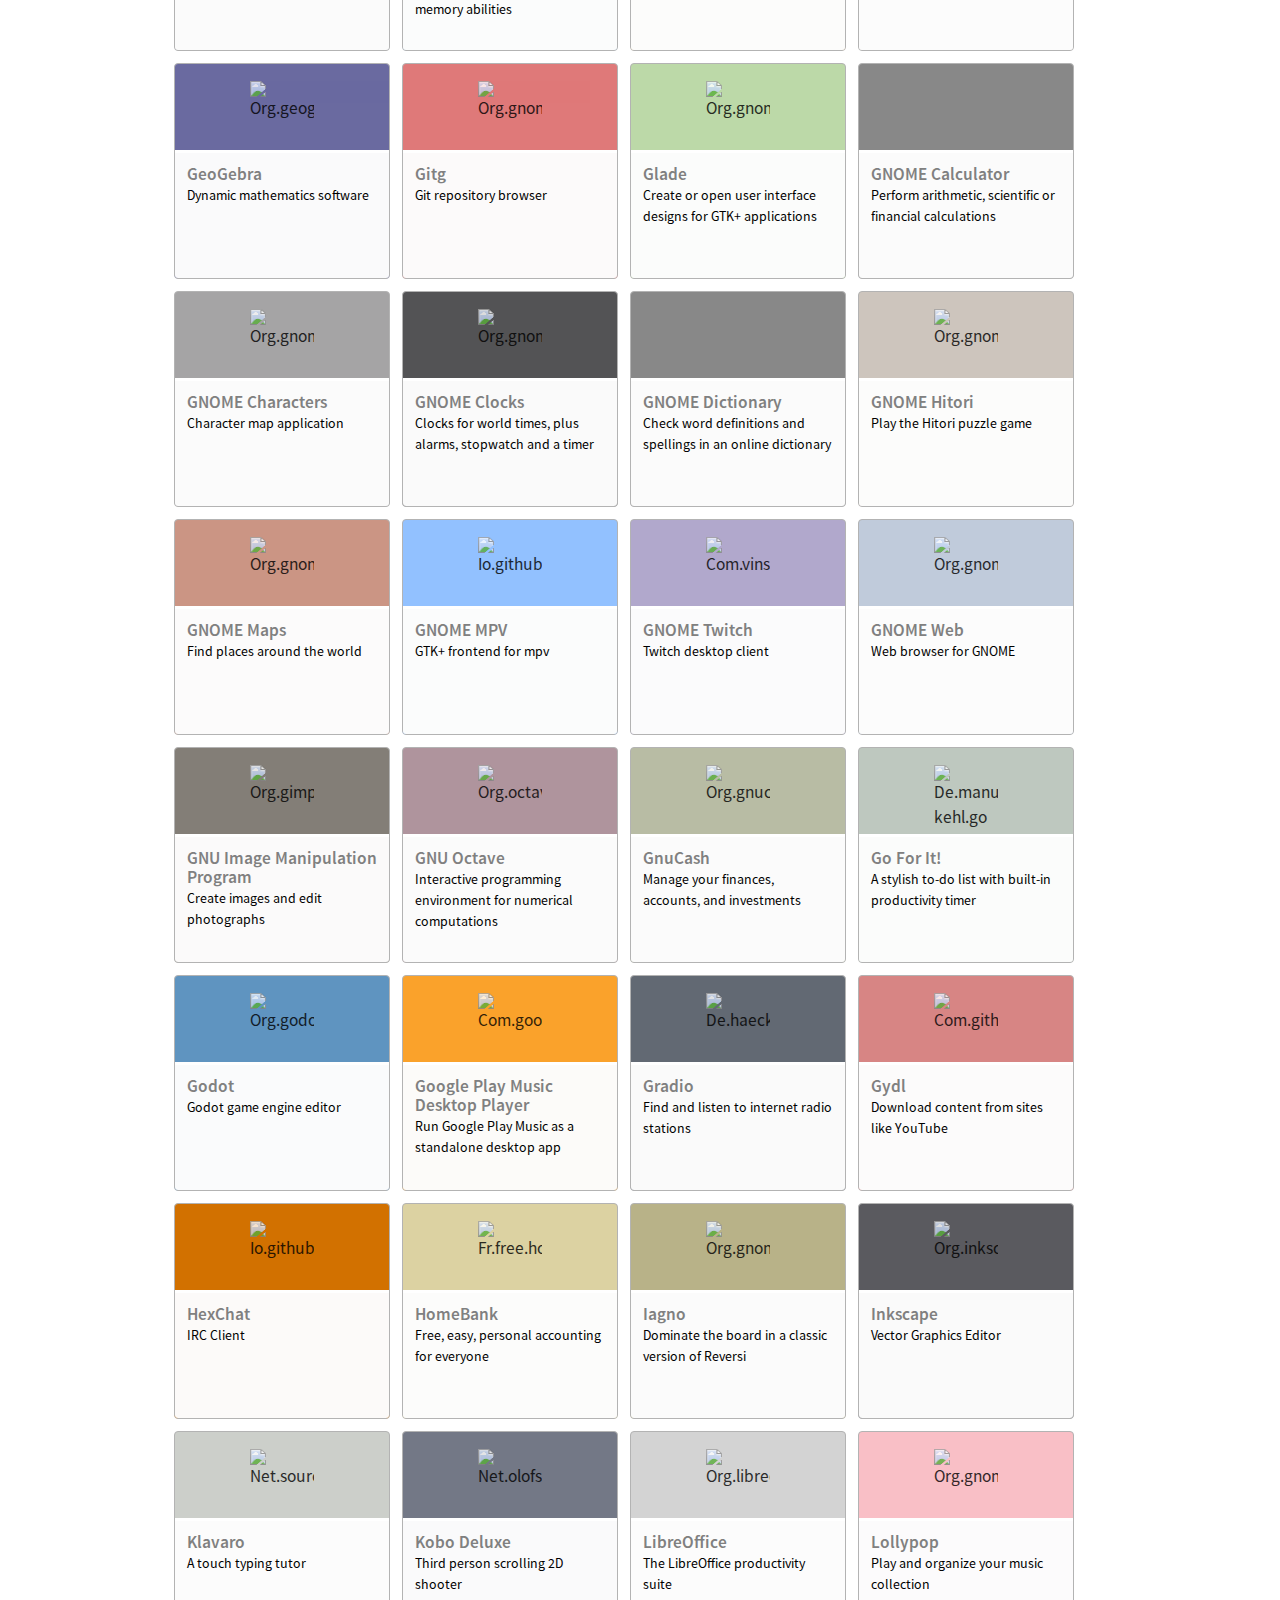
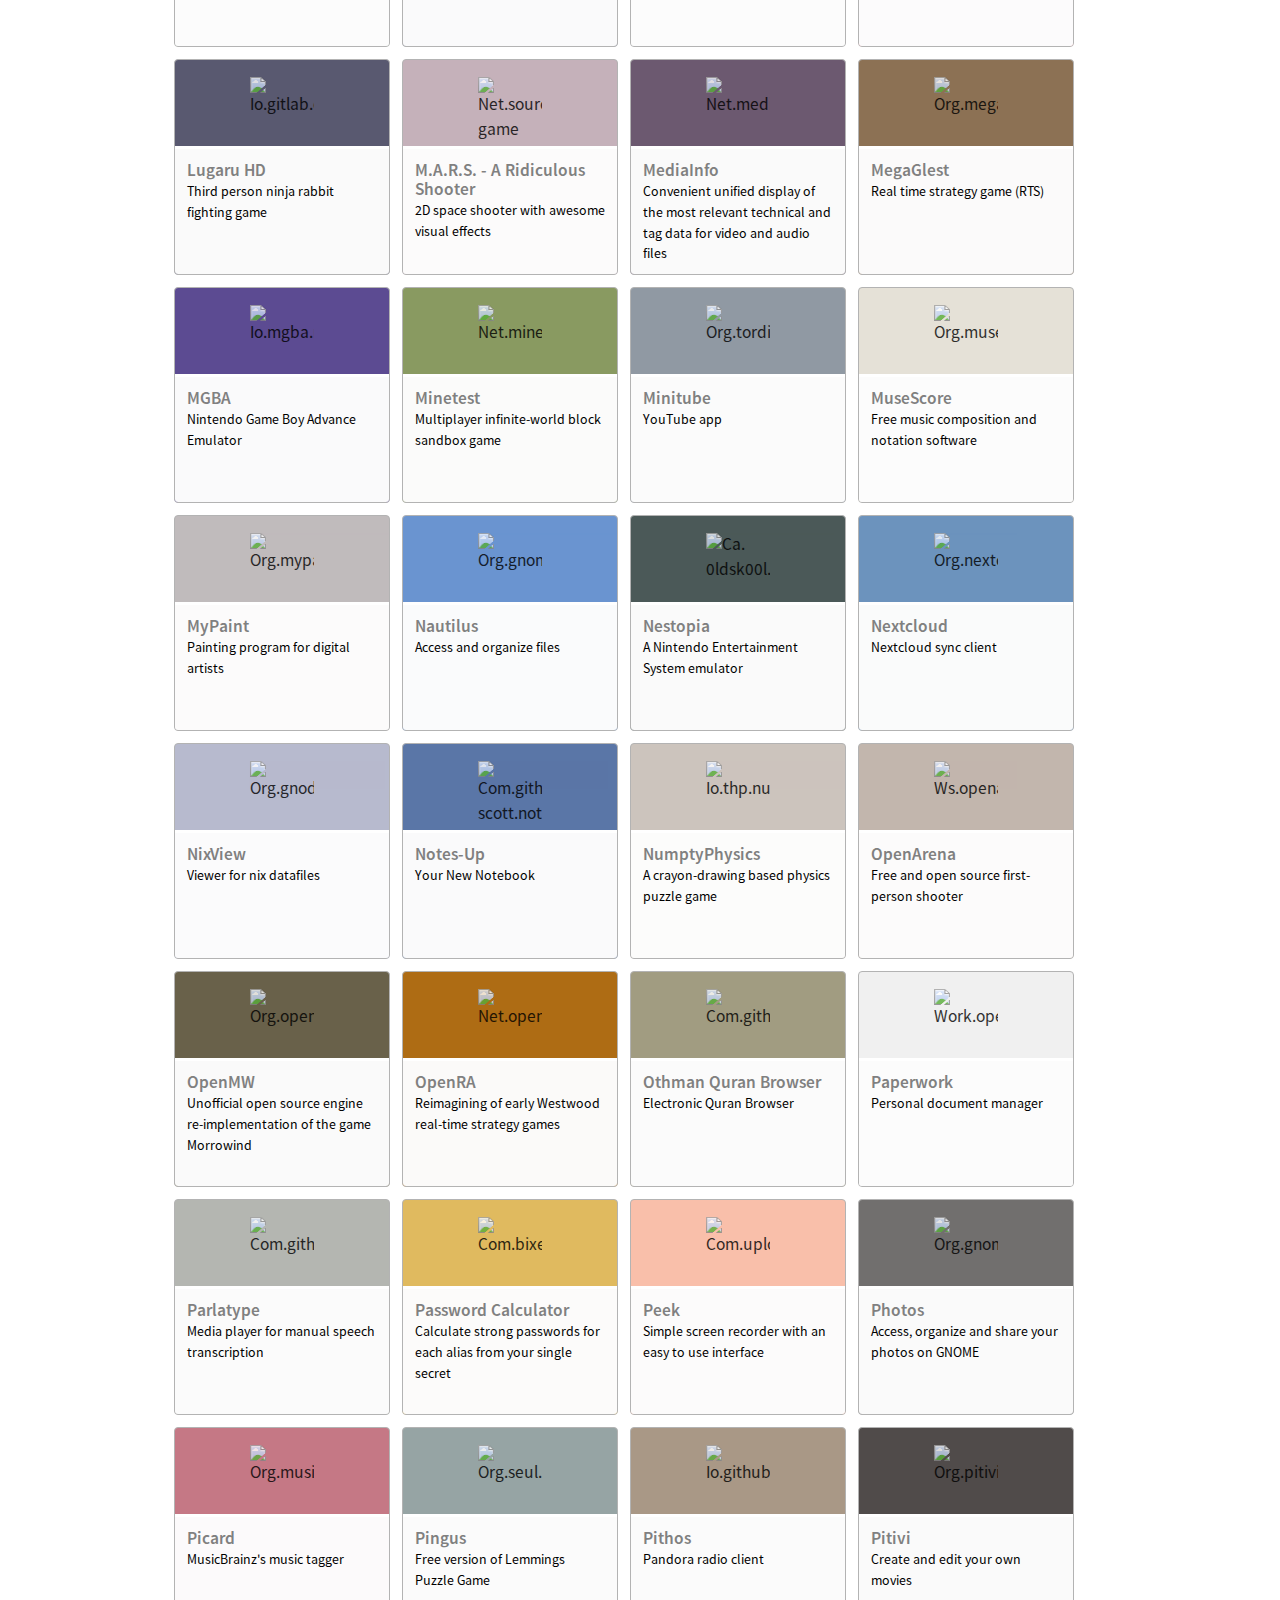
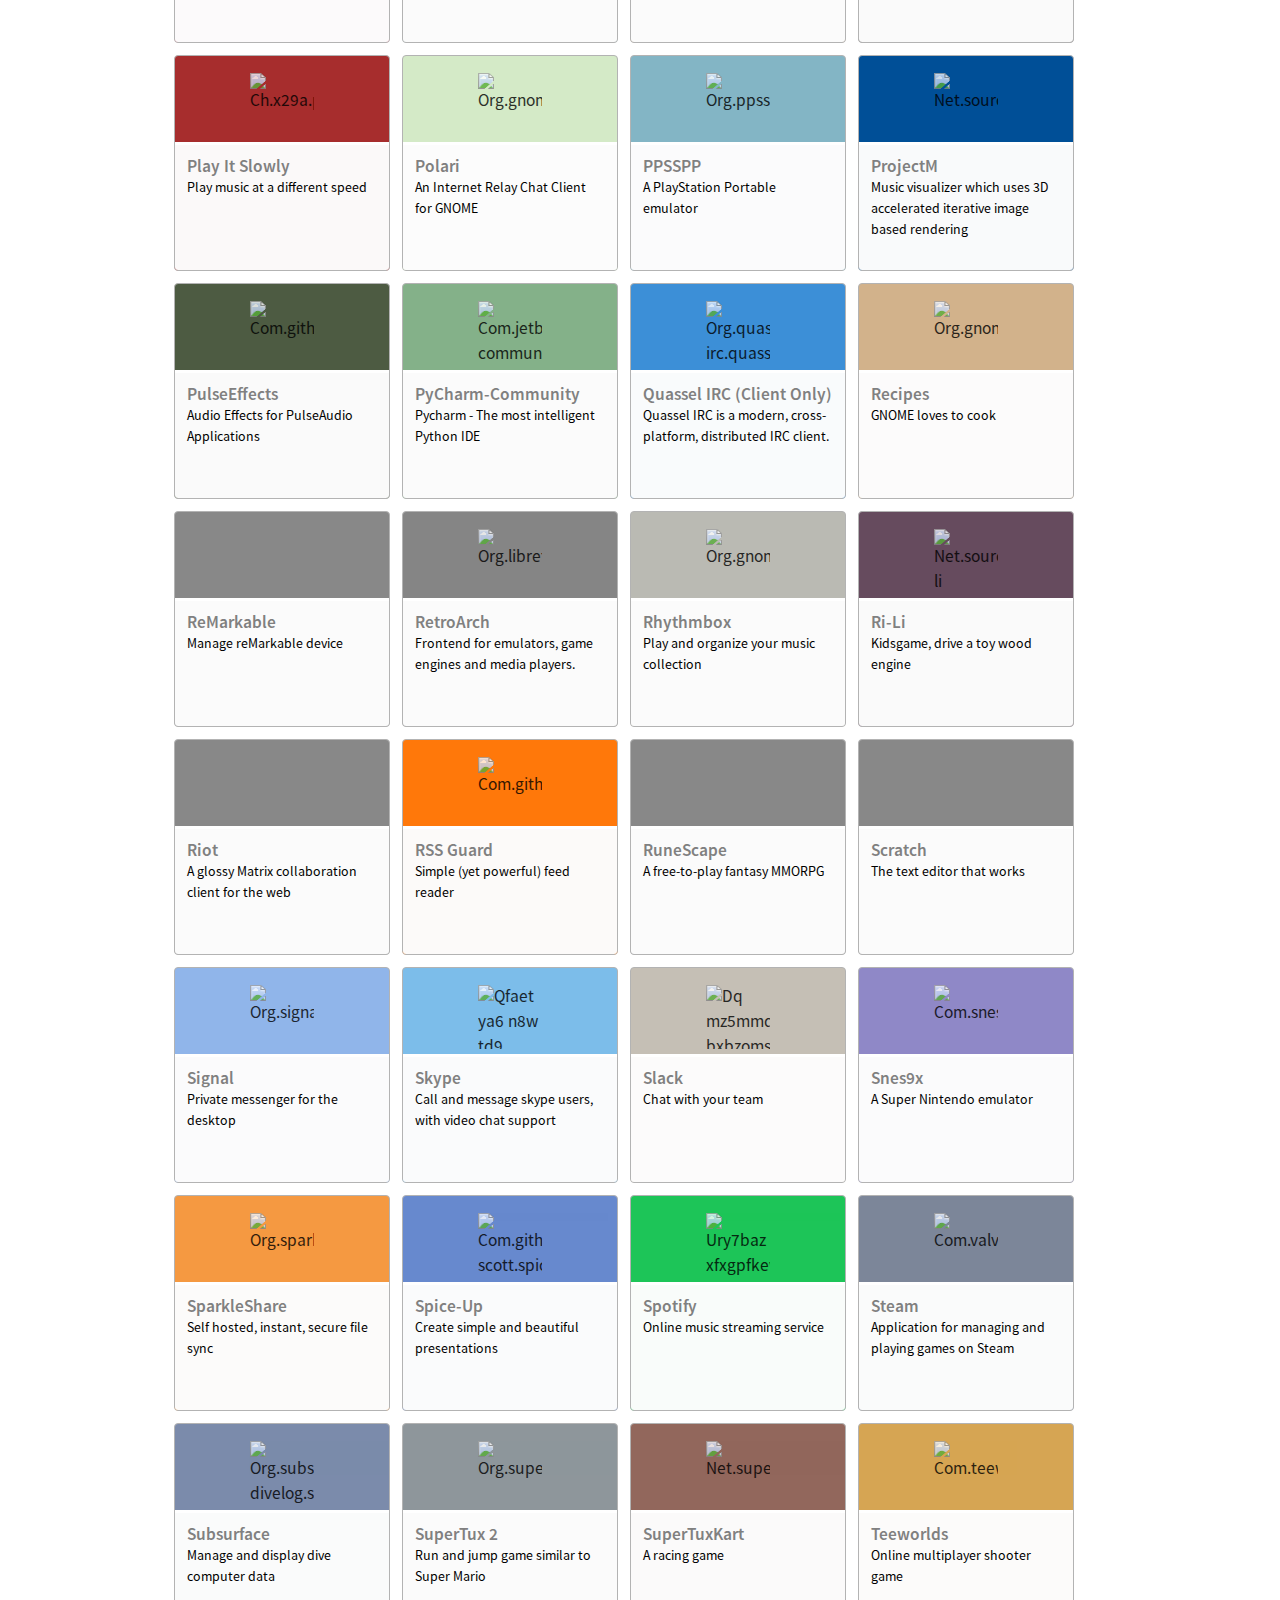
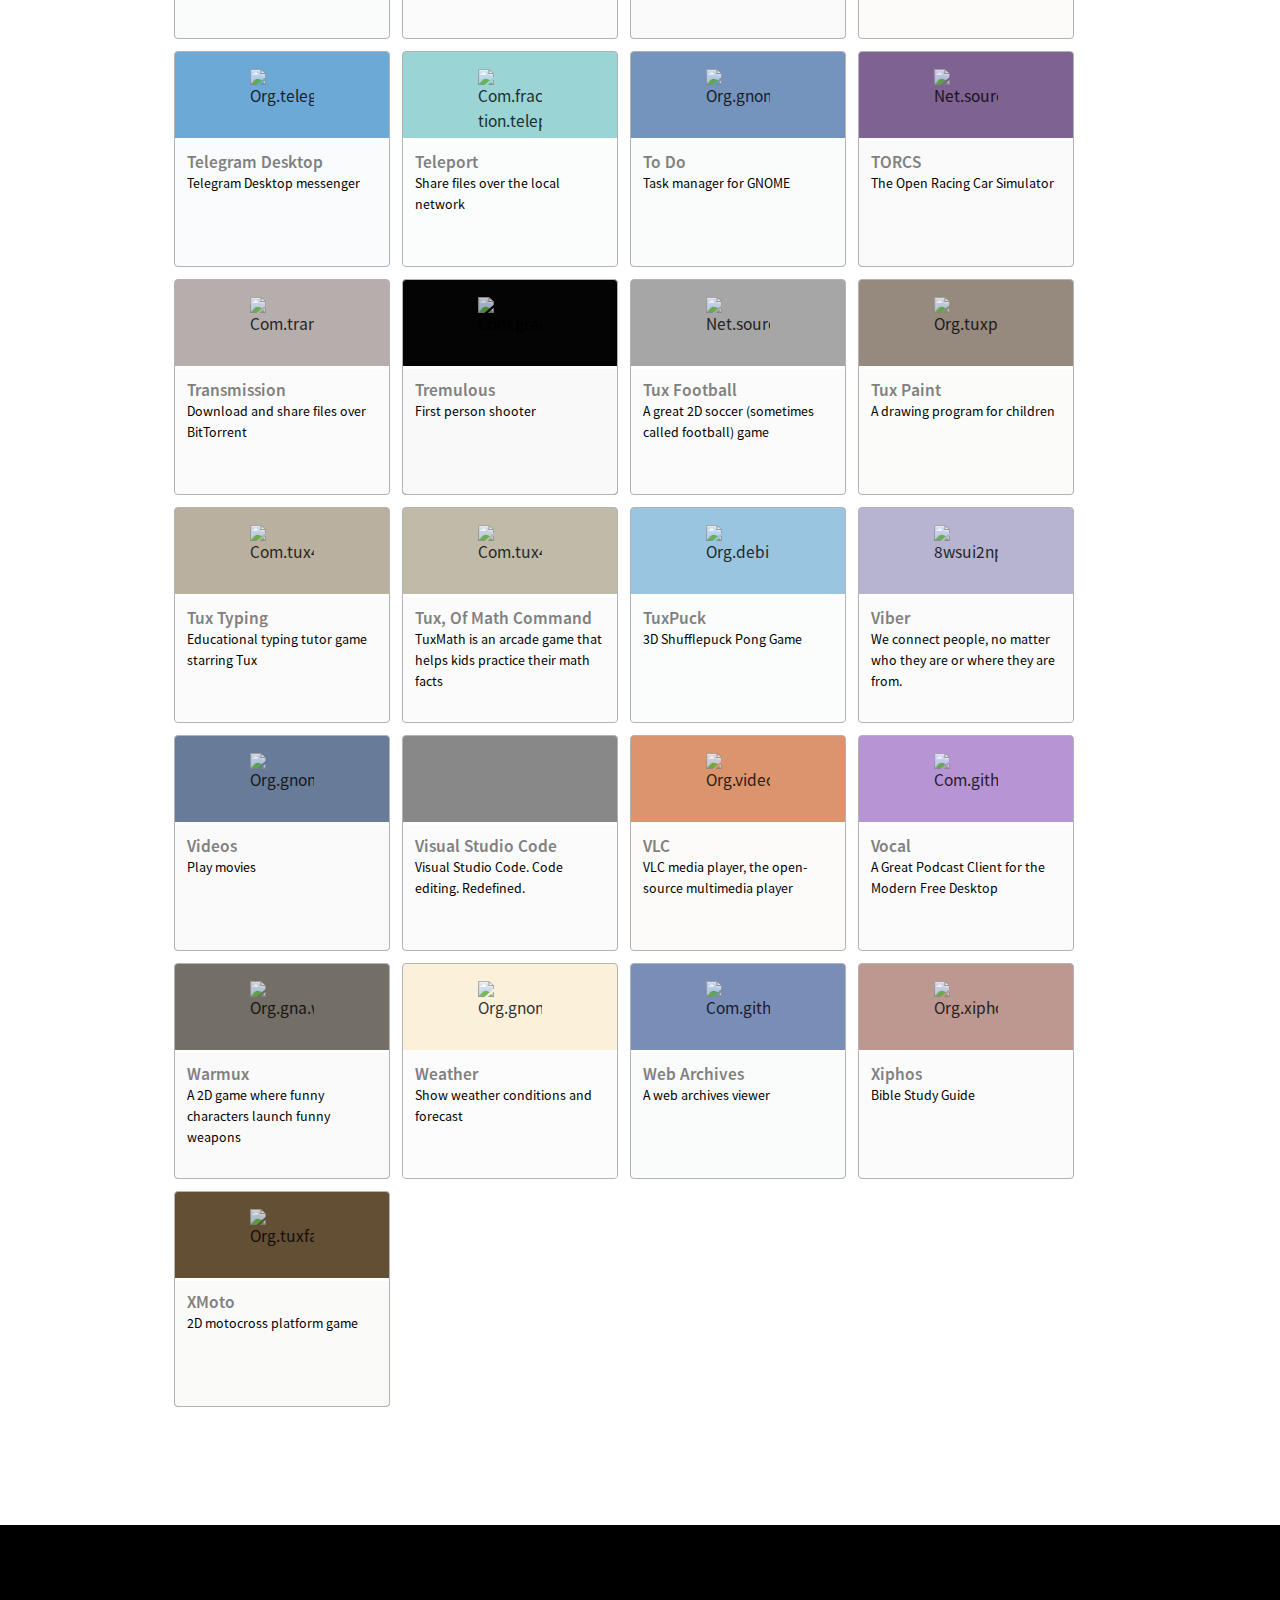
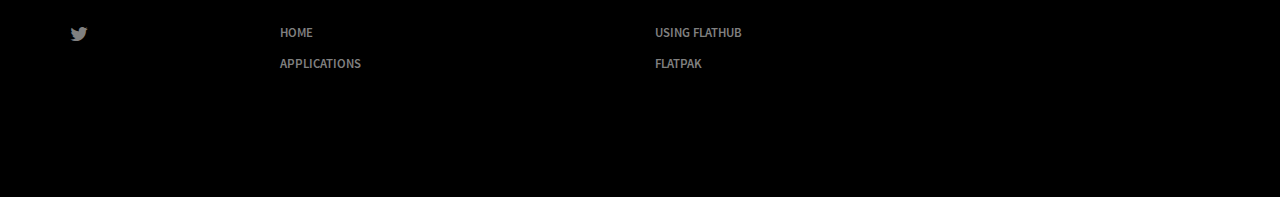
==== commit 0f2789bc: "Automated commit at 2017-12-06 08:33:21 UTC by middleman-deploy 2.0.0-alpha" ====
--- a/apps.html
+++ b/apps.html
@@ -295,6 +295,13 @@
                       <p>GameCube / Wii / Triforce Emulator</p>
                     </div>
                   </a>
+                  <a class='apptile' href='https://flathub.org/repo/appstream/com.dosbox.DOSBox.flatpakref' style='background-color: #9E7937'>
+                    <img src="https://flathub.org/repo/appstream/x86_64/icons/128x128/com.dosbox.DOSBox.png" class="icon" alt="Com.dosbox.dosbox" />
+                    <div>
+                      <h4>DOSBox</h4>
+                      <p>x86/DOS emulator with sound and graphics</p>
+                    </div>
+                  </a>
                   <a class='apptile' href='https://flathub.org/repo/appstream/io.github.EndlessSky.endless-sky.flatpakref' style='background-color: #76615B'>
                     <img src="https://flathub.org/repo/appstream/x86_64/icons/128x128/io.github.EndlessSky.endless-sky.png" class="icon" alt="Io.github.endlesssky.endless sky" />
                     <div>
@@ -385,6 +392,12 @@
                       <p>First-person shooter based on the Doom engine</p>
                     </div>
                   </a>
+                  <a class='apptile' href='https://flathub.org/repo/appstream/org.freefilesync.FreeFileSync.flatpakref' style='background-color: #888'>
+                    <div>
+                      <h4>FreeFileSync</h4>
+                      <p>Visual folder comparison and synchronization</p>
+                    </div>
+                  </a>
                   <a class='apptile' href='https://flathub.org/repo/appstream/org.gnome.frogr.flatpakref' style='background-color: #A1CE7D'>
                     <img src="https://flathub.org/repo/appstream/x86_64/icons/128x128/org.gnome.frogr.png" class="icon" alt="Org.gnome.frogr" />
                     <div>
@@ -1132,6 +1145,13 @@
                     <div>
                       <h4>Weather</h4>
                       <p>Show weather conditions and forecast</p>
+                    </div>
+                  </a>
+                  <a class='apptile' href='https://flathub.org/repo/appstream/com.github.birros.WebArchives.flatpakref' style='background-color: #788EB7'>
+                    <img src="https://flathub.org/repo/appstream/x86_64/icons/128x128/com.github.birros.WebArchives.png" class="icon" alt="Com.github.birros.webarchives" />
+                    <div>
+                      <h4>Web archives</h4>
+                      <p>A web archives viewer</p>
                     </div>
                   </a>
                   <a class='apptile' href='https://flathub.org/repo/appstream/org.xiphos.Xiphos.flatpakref' style='background-color: #BD9891'>
@@ -1250,6 +1270,9 @@
                 <a name='Dolphin Emulator'></a>
                 <h4>Dolphin Emulator</h4>
                 <pre><span class="unselectable">$ </span>flatpak install --from https://flathub.org/repo/appstream/org.DolphinEmu.dolphin-emu.flatpakref</pre>
+                <a name='DOSBox'></a>
+                <h4>DOSBox</h4>
+                <pre><span class="unselectable">$ </span>flatpak install --from https://flathub.org/repo/appstream/com.dosbox.DOSBox.flatpakref</pre>
                 <a name='Endless Sky'></a>
                 <h4>Endless Sky</h4>
                 <pre><span class="unselectable">$ </span>flatpak install --from https://flathub.org/repo/appstream/io.github.EndlessSky.endless-sky.flatpakref</pre>
@@ -1289,6 +1312,9 @@
                 <a name='Freedoom: Phase 2'></a>
                 <h4>Freedoom: Phase 2</h4>
                 <pre><span class="unselectable">$ </span>flatpak install --from https://flathub.org/repo/appstream/io.github.Freedoom-Phase-2.flatpakref</pre>
+                <a name='FreeFileSync'></a>
+                <h4>FreeFileSync</h4>
+                <pre><span class="unselectable">$ </span>flatpak install --from https://flathub.org/repo/appstream/org.freefilesync.FreeFileSync.flatpakref</pre>
                 <a name='frogr'></a>
                 <h4>frogr</h4>
                 <pre><span class="unselectable">$ </span>flatpak install --from https://flathub.org/repo/appstream/org.gnome.frogr.flatpakref</pre>
@@ -1613,6 +1639,9 @@
                 <a name='Weather'></a>
                 <h4>Weather</h4>
                 <pre><span class="unselectable">$ </span>flatpak install --from https://flathub.org/repo/appstream/org.gnome.Weather.flatpakref</pre>
+                <a name='Web archives'></a>
+                <h4>Web archives</h4>
+                <pre><span class="unselectable">$ </span>flatpak install --from https://flathub.org/repo/appstream/com.github.birros.WebArchives.flatpakref</pre>
                 <a name='Xiphos'></a>
                 <h4>Xiphos</h4>
                 <pre><span class="unselectable">$ </span>flatpak install --from https://flathub.org/repo/appstream/org.xiphos.Xiphos.flatpakref</pre>
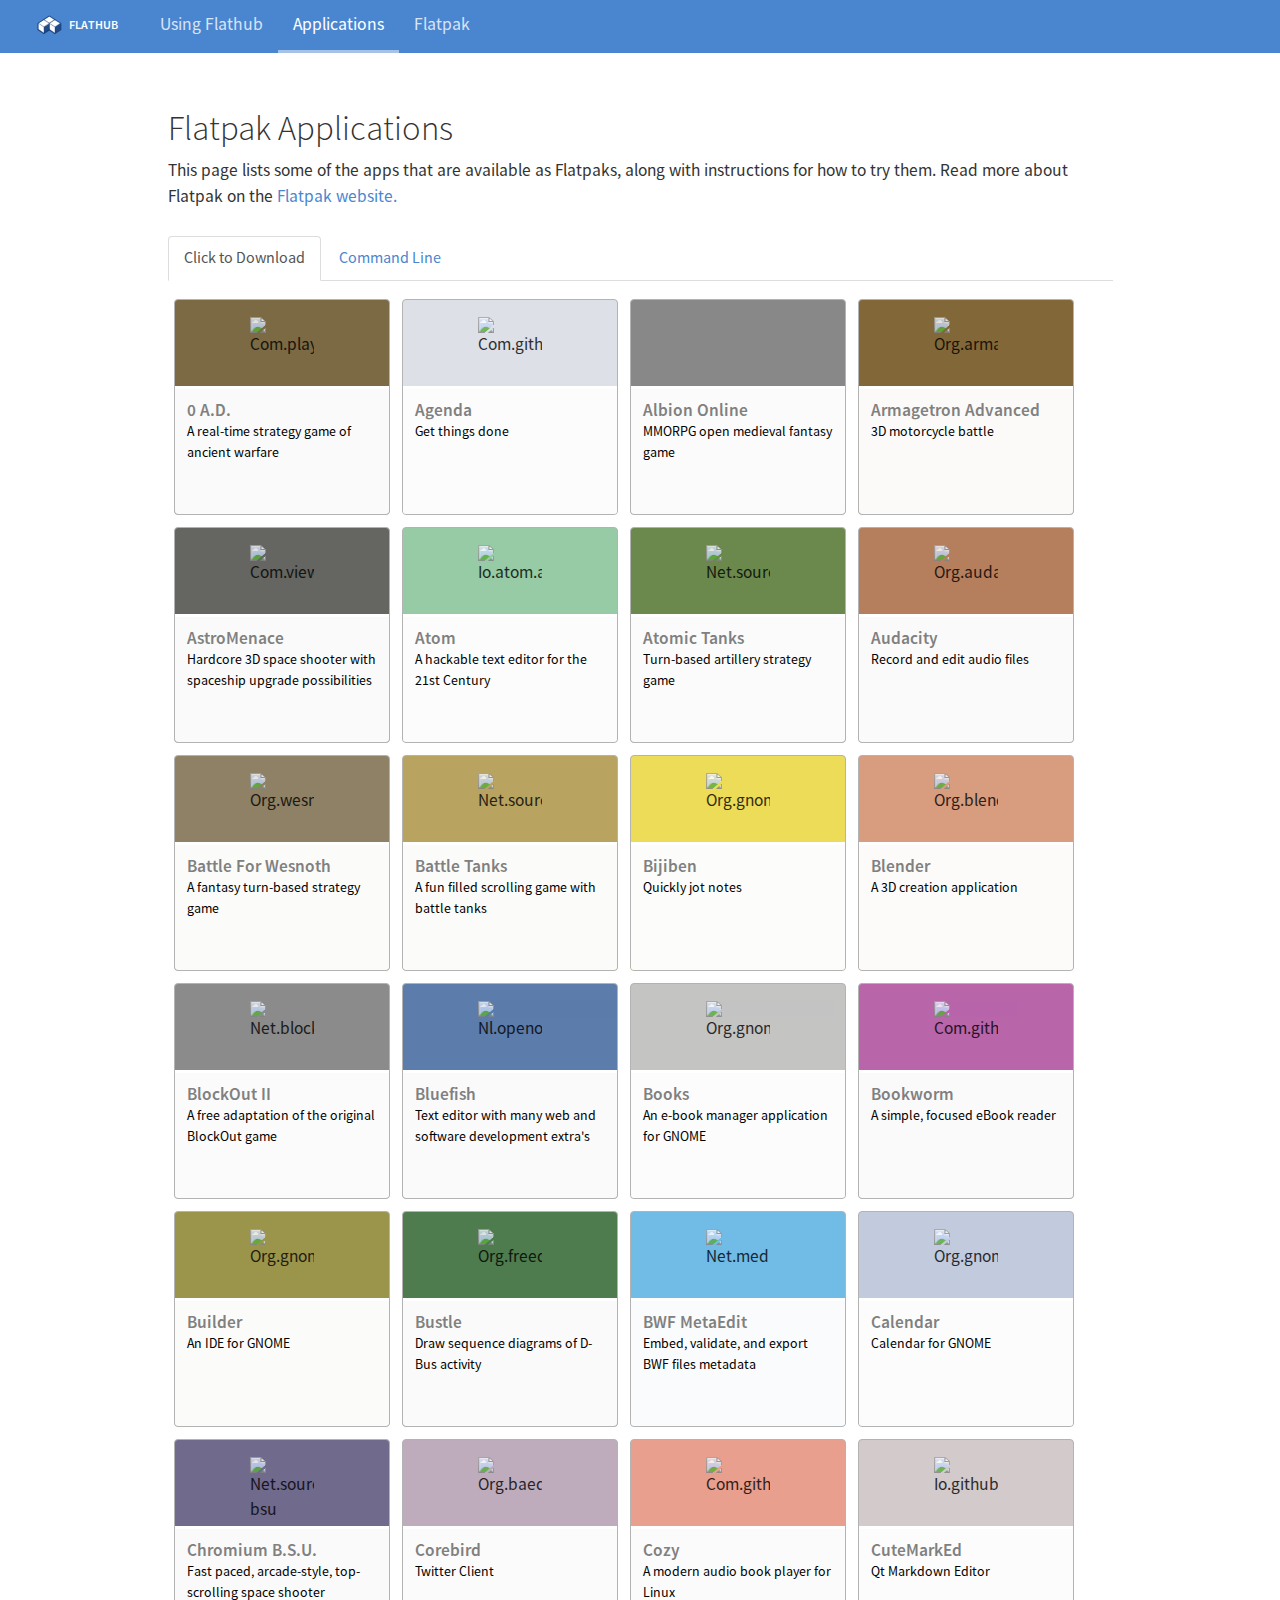
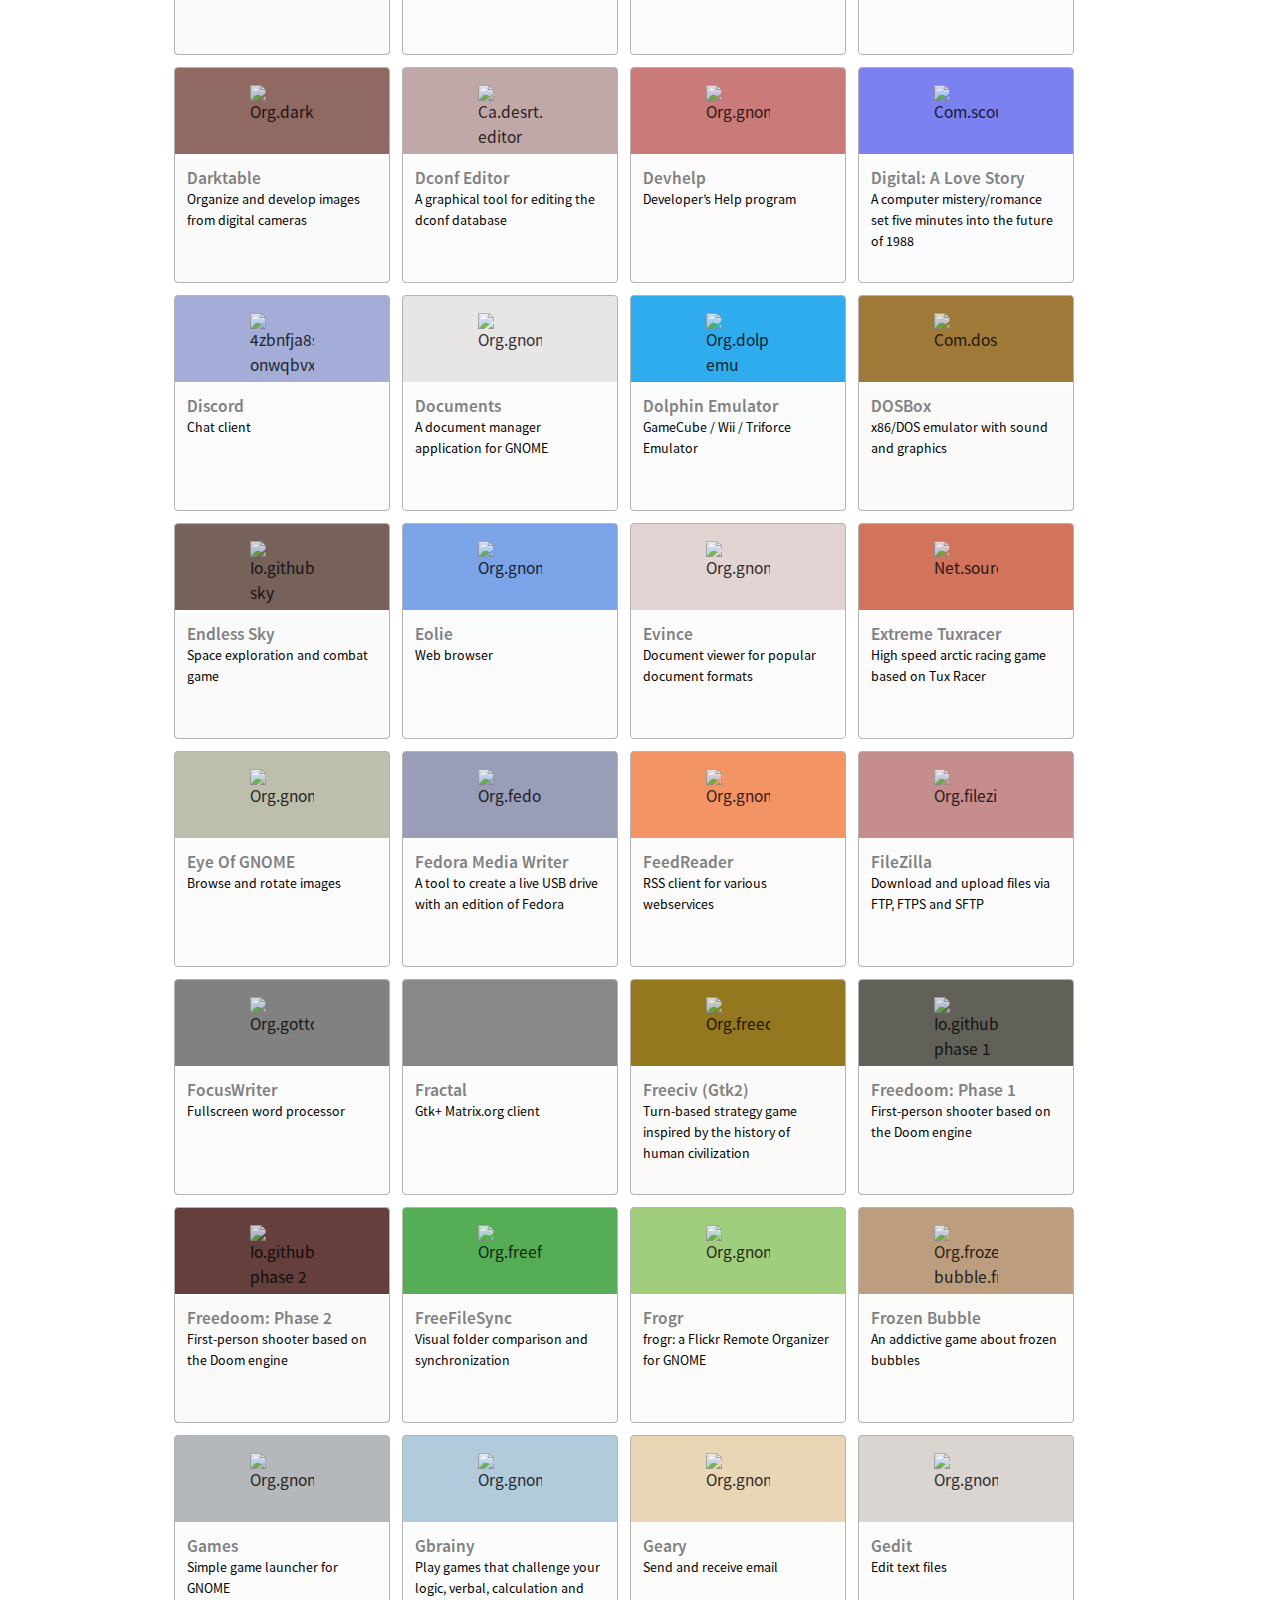
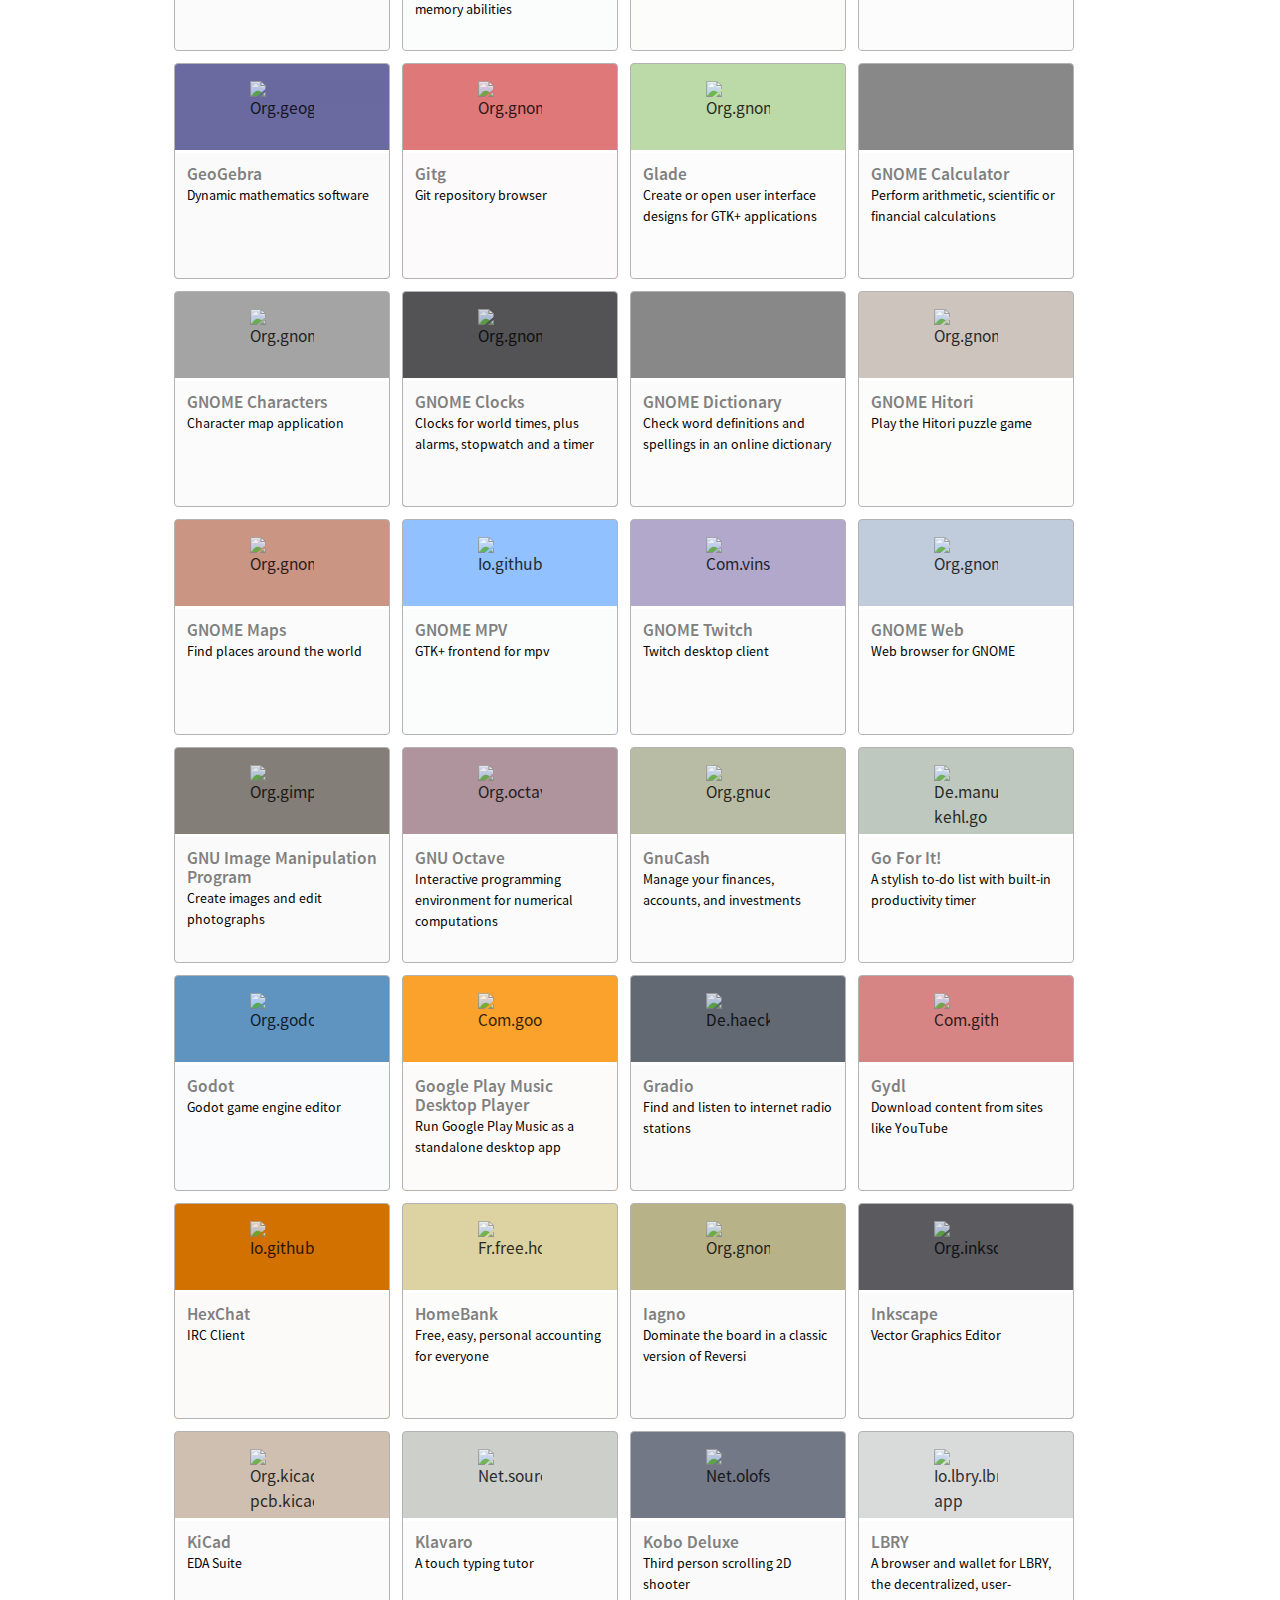
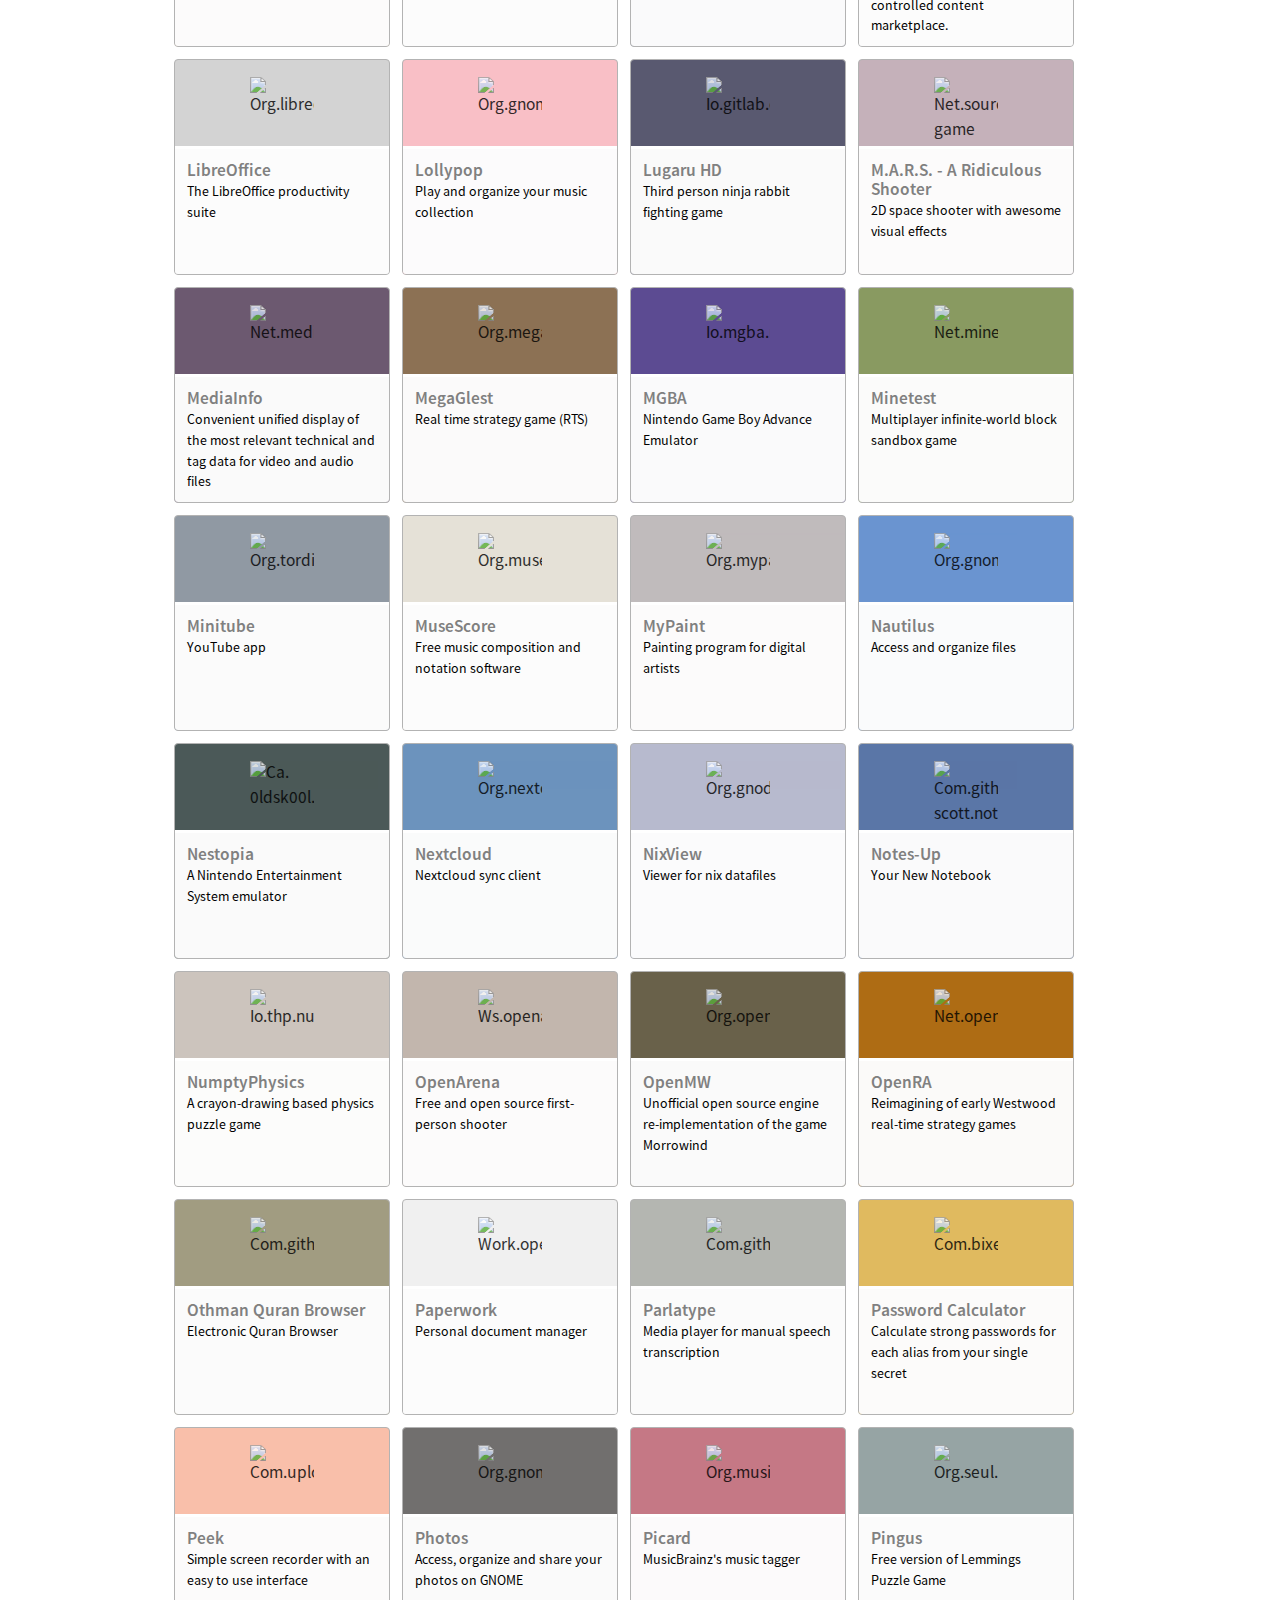
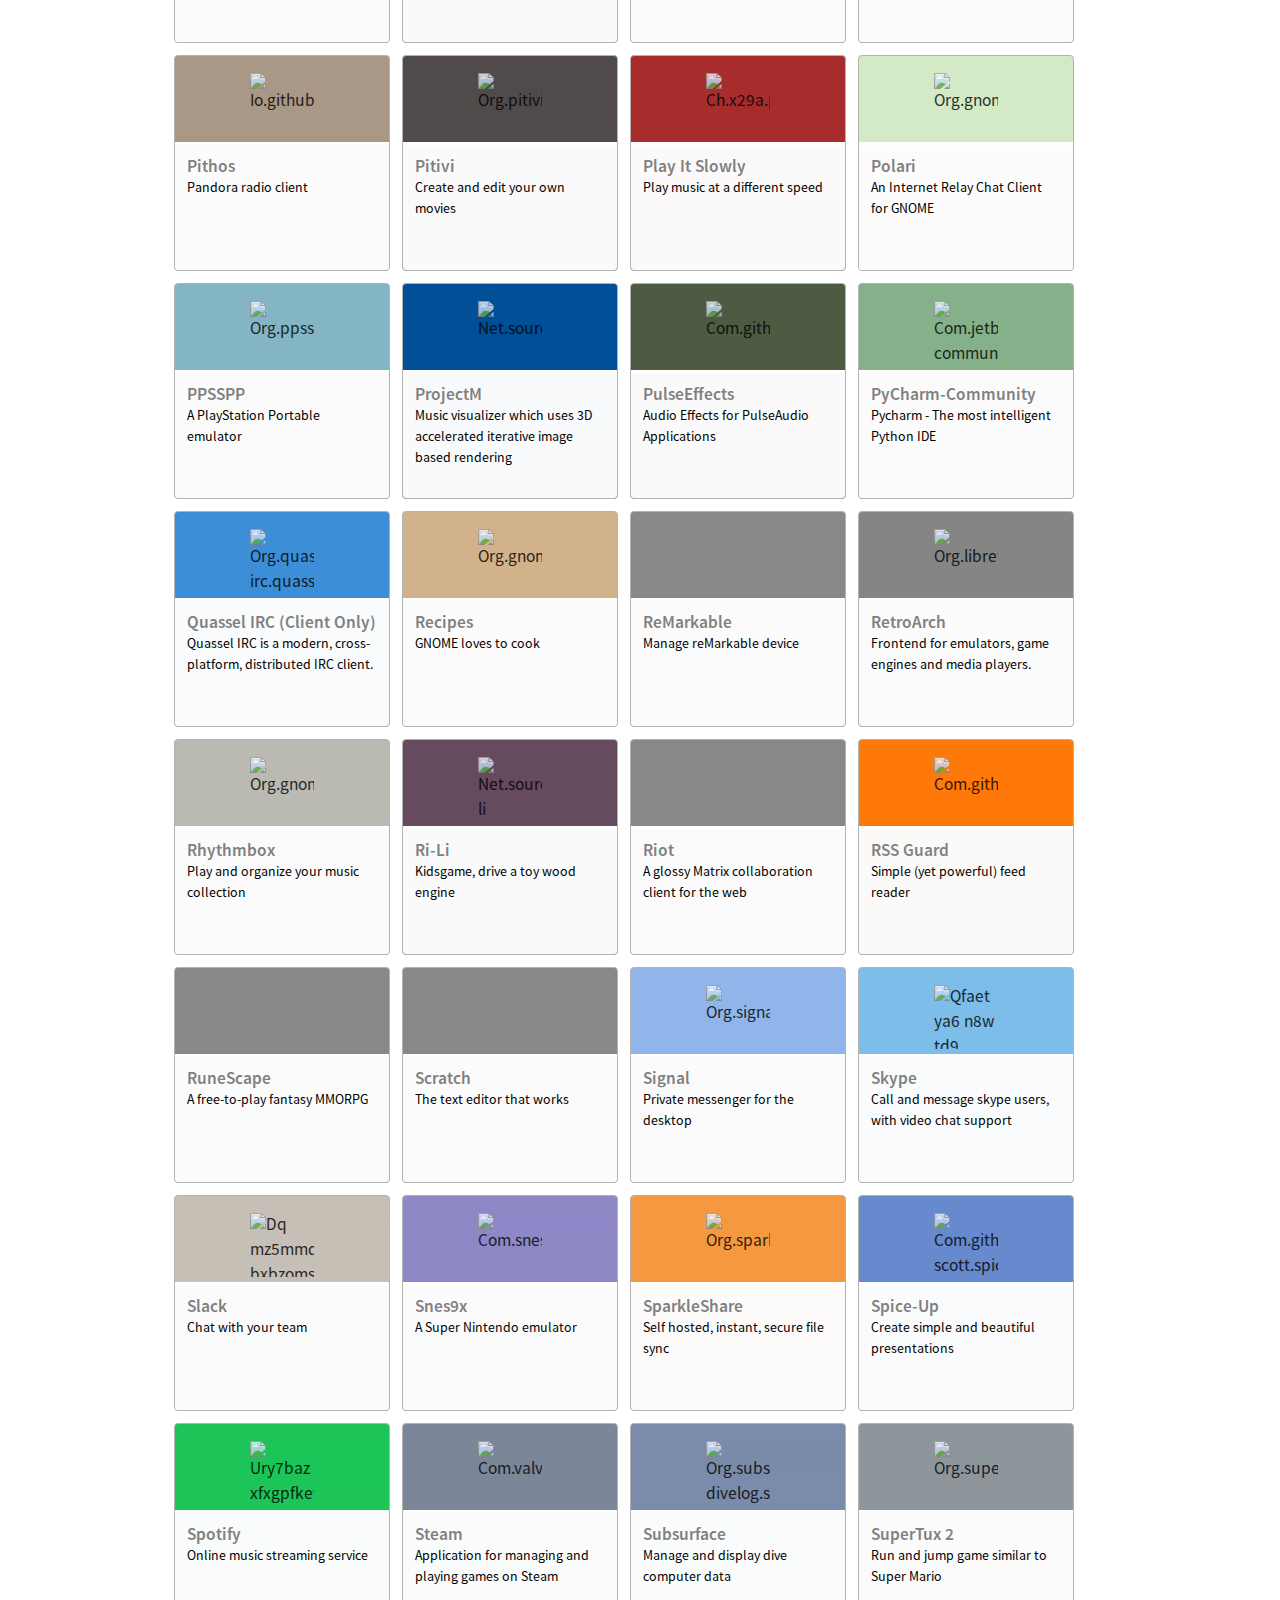
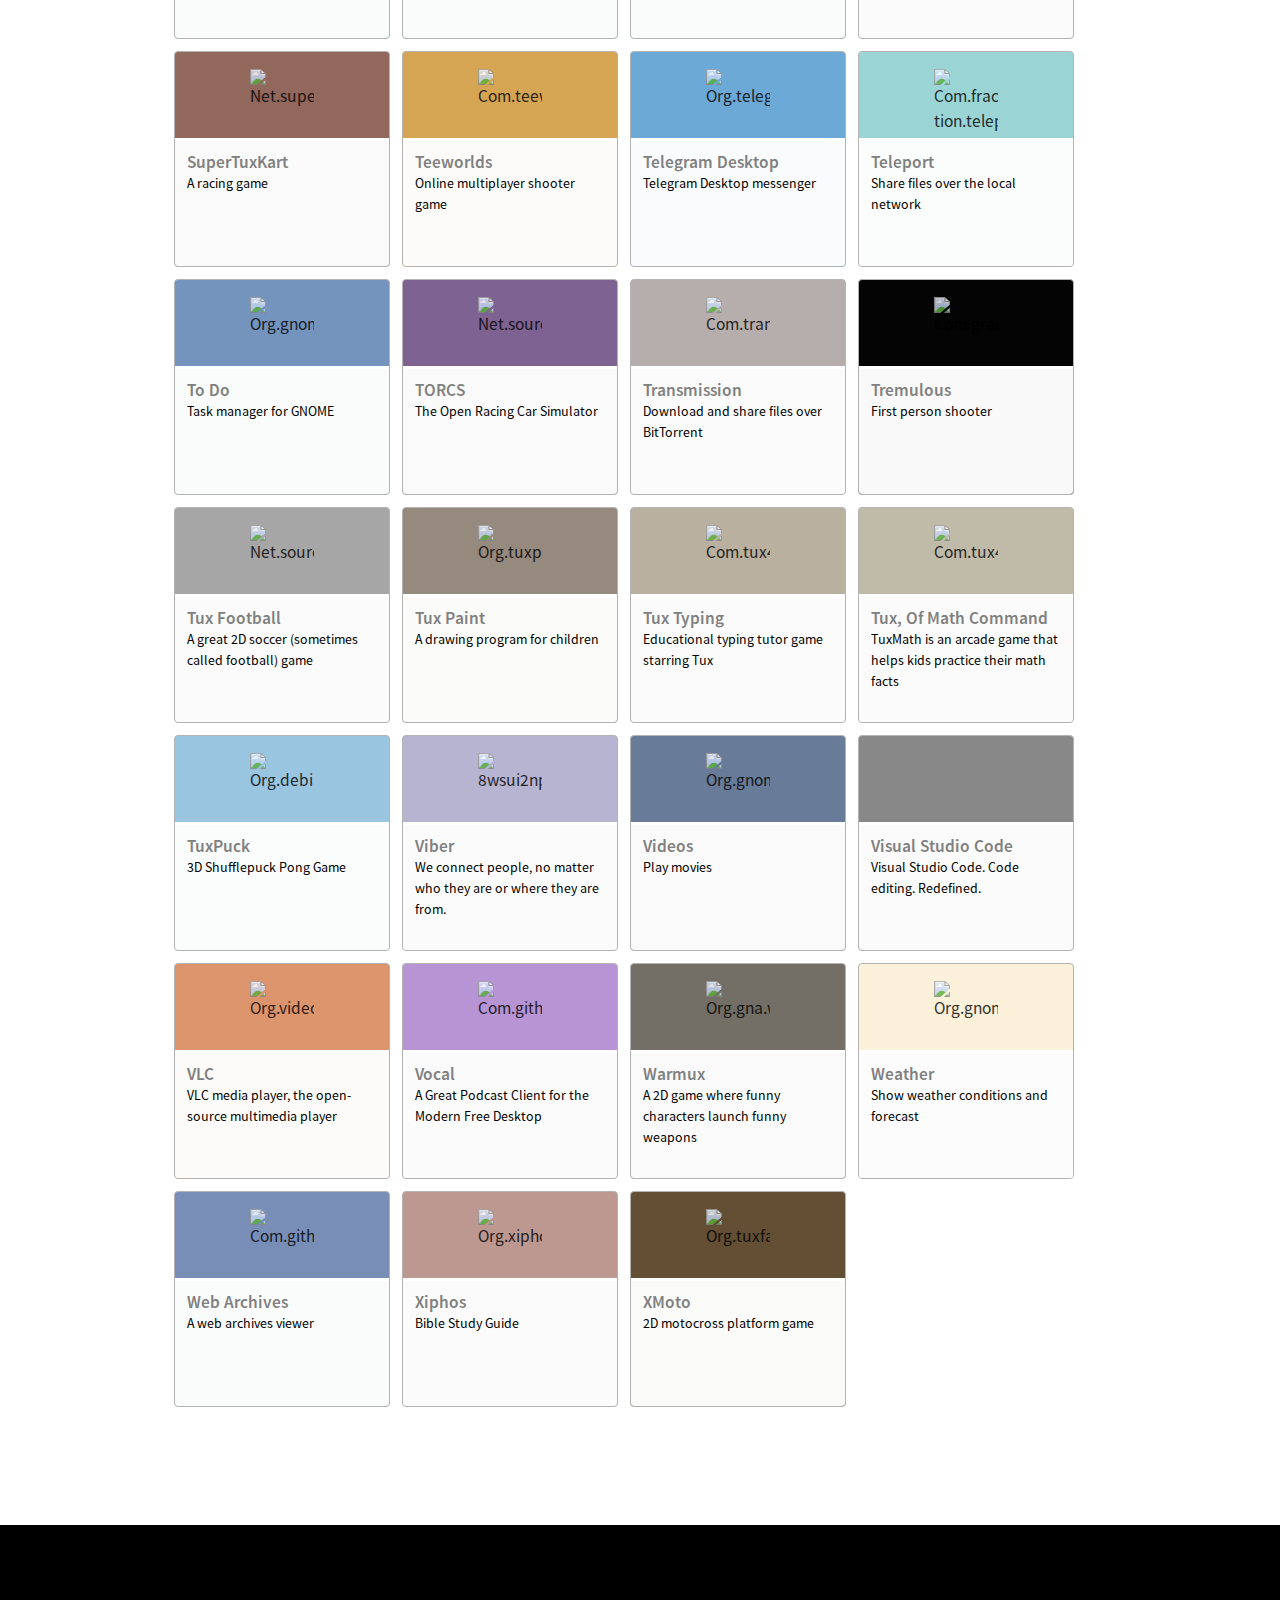
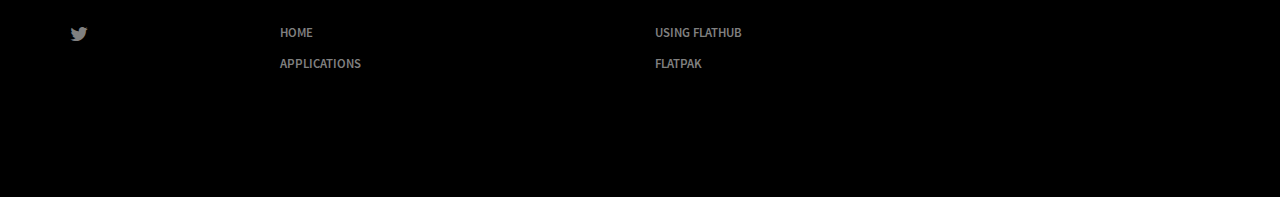
==== commit ce8a6de6: "Automated commit at 2017-12-07 11:32:03 UTC by middleman-deploy 2.0.0-alpha" ====
--- a/apps.html
+++ b/apps.html
@@ -392,7 +392,8 @@
                       <p>First-person shooter based on the Doom engine</p>
                     </div>
                   </a>
-                  <a class='apptile' href='https://flathub.org/repo/appstream/org.freefilesync.FreeFileSync.flatpakref' style='background-color: #888'>
+                  <a class='apptile' href='https://flathub.org/repo/appstream/org.freefilesync.FreeFileSync.flatpakref' style='background-color: #55AE55'>
+                    <img src="https://flathub.org/repo/appstream/x86_64/icons/128x128/org.freefilesync.FreeFileSync.png" class="icon" alt="Org.freefilesync.freefilesync" />
                     <div>
                       <h4>FreeFileSync</h4>
                       <p>Visual folder comparison and synchronization</p>
@@ -606,6 +607,13 @@
                       <p>Vector Graphics Editor</p>
                     </div>
                   </a>
+                  <a class='apptile' href='https://flathub.org/repo/appstream/org.kicad_pcb.KiCad.flatpakref' style='background-color: #CFBFB0'>
+                    <img src="https://flathub.org/repo/appstream/x86_64/icons/128x128/org.kicad_pcb.KiCad.png" class="icon" alt="Org.kicad pcb.kicad" />
+                    <div>
+                      <h4>KiCad</h4>
+                      <p>EDA Suite</p>
+                    </div>
+                  </a>
                   <a class='apptile' href='https://flathub.org/repo/appstream/net.sourceforge.Klavaro.flatpakref' style='background-color: #CCCFCA'>
                     <img src="https://flathub.org/repo/appstream/x86_64/icons/64x64/net.sourceforge.Klavaro.png" class="icon" alt="Net.sourceforge.klavaro" />
                     <div>
@@ -618,6 +626,13 @@
                     <div>
                       <h4>Kobo Deluxe</h4>
                       <p>Third person scrolling 2D shooter</p>
+                    </div>
+                  </a>
+                  <a class='apptile' href='https://flathub.org/repo/appstream/io.lbry.lbry-app.flatpakref' style='background-color: #D9DBDB'>
+                    <img src="https://flathub.org/repo/appstream/x86_64/icons/128x128/io.lbry.lbry-app.png" class="icon" alt="Io.lbry.lbry app" />
+                    <div>
+                      <h4>LBRY</h4>
+                      <p>A browser and wallet for LBRY, the decentralized, user-controlled content marketplace.</p>
                     </div>
                   </a>
                   <a class='apptile' href='https://flathub.org/repo/appstream/org.libreoffice.LibreOffice.flatpakref' style='background-color: #D3D3D3'>
@@ -1405,12 +1420,18 @@
                 <a name='Inkscape'></a>
                 <h4>Inkscape</h4>
                 <pre><span class="unselectable">$ </span>flatpak install --from https://flathub.org/repo/appstream/org.inkscape.Inkscape.flatpakref</pre>
+                <a name='KiCad'></a>
+                <h4>KiCad</h4>
+                <pre><span class="unselectable">$ </span>flatpak install --from https://flathub.org/repo/appstream/org.kicad_pcb.KiCad.flatpakref</pre>
                 <a name='Klavaro'></a>
                 <h4>Klavaro</h4>
                 <pre><span class="unselectable">$ </span>flatpak install --from https://flathub.org/repo/appstream/net.sourceforge.Klavaro.flatpakref</pre>
                 <a name='Kobo Deluxe'></a>
                 <h4>Kobo Deluxe</h4>
                 <pre><span class="unselectable">$ </span>flatpak install --from https://flathub.org/repo/appstream/net.olofson.KoboDeluxe.flatpakref</pre>
+                <a name='LBRY'></a>
+                <h4>LBRY</h4>
+                <pre><span class="unselectable">$ </span>flatpak install --from https://flathub.org/repo/appstream/io.lbry.lbry-app.flatpakref</pre>
                 <a name='LibreOffice'></a>
                 <h4>LibreOffice</h4>
                 <pre><span class="unselectable">$ </span>flatpak install --from https://flathub.org/repo/appstream/org.libreoffice.LibreOffice.flatpakref</pre>
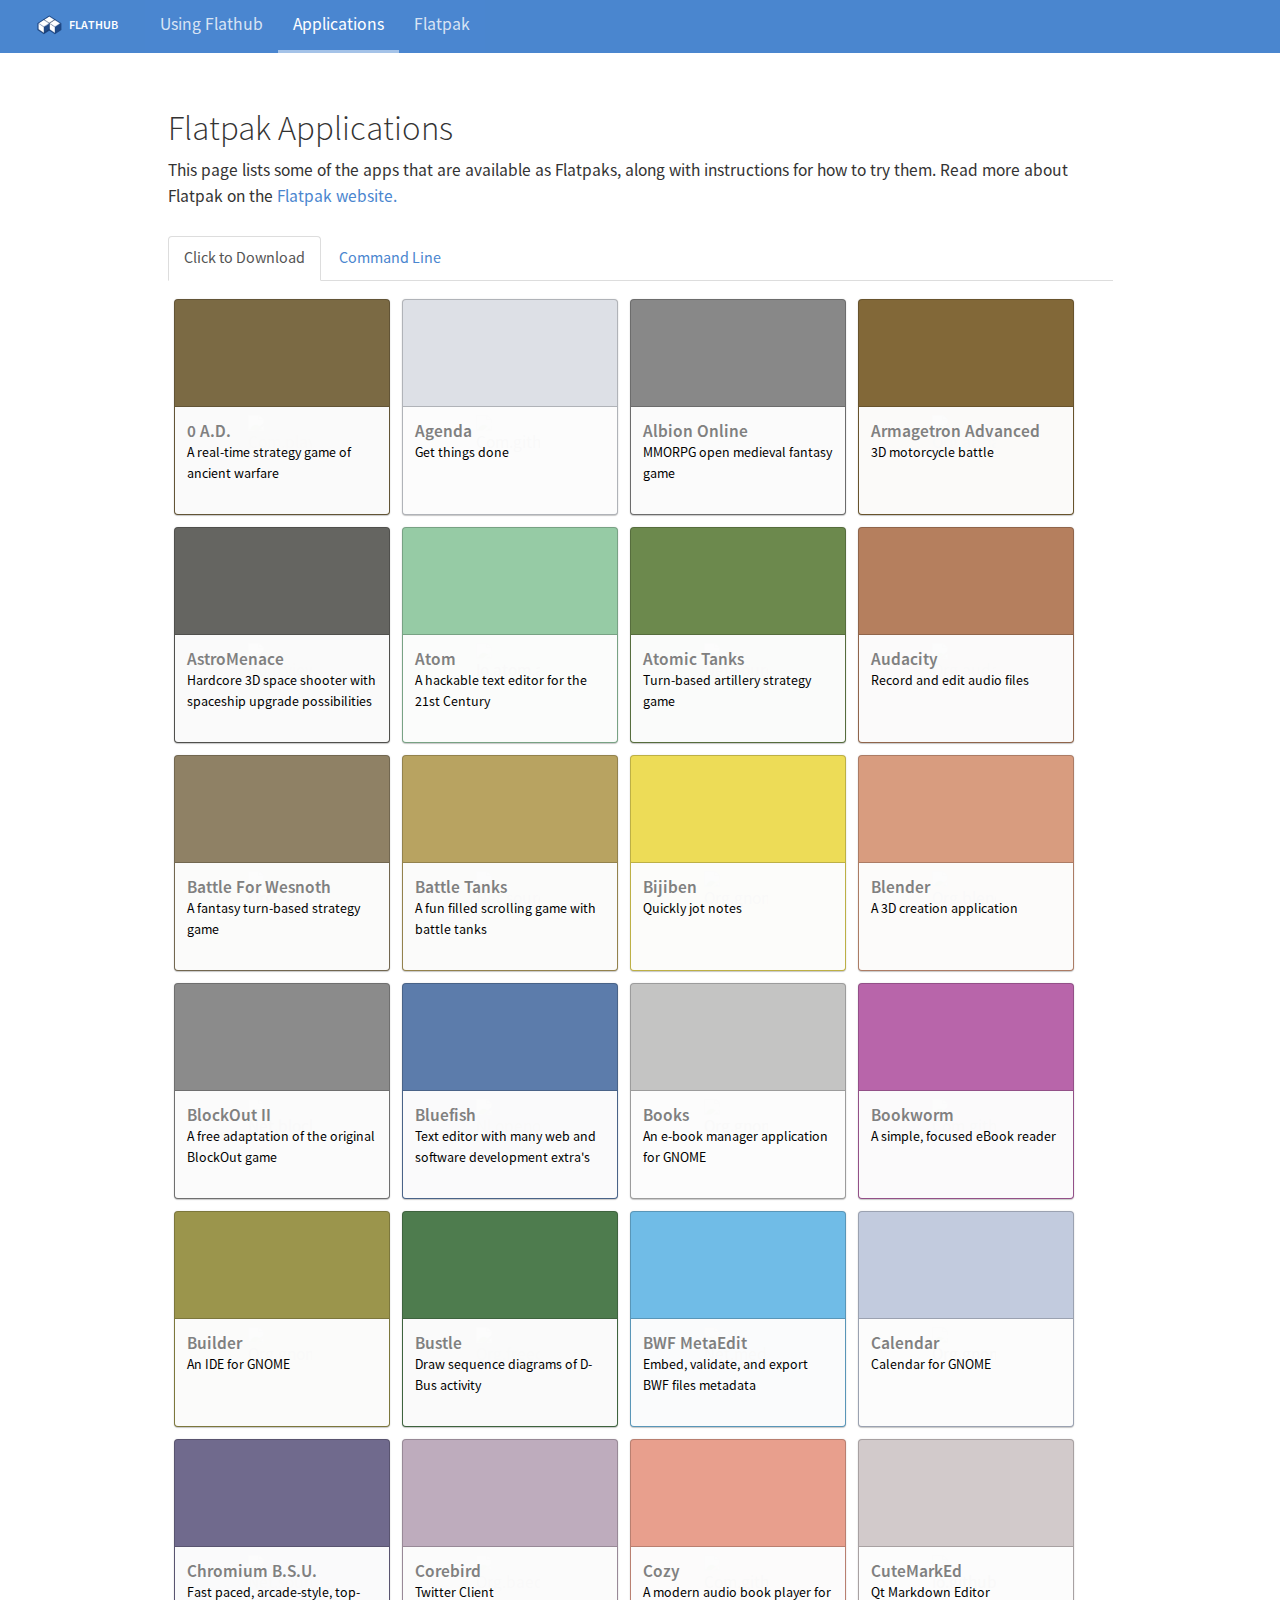
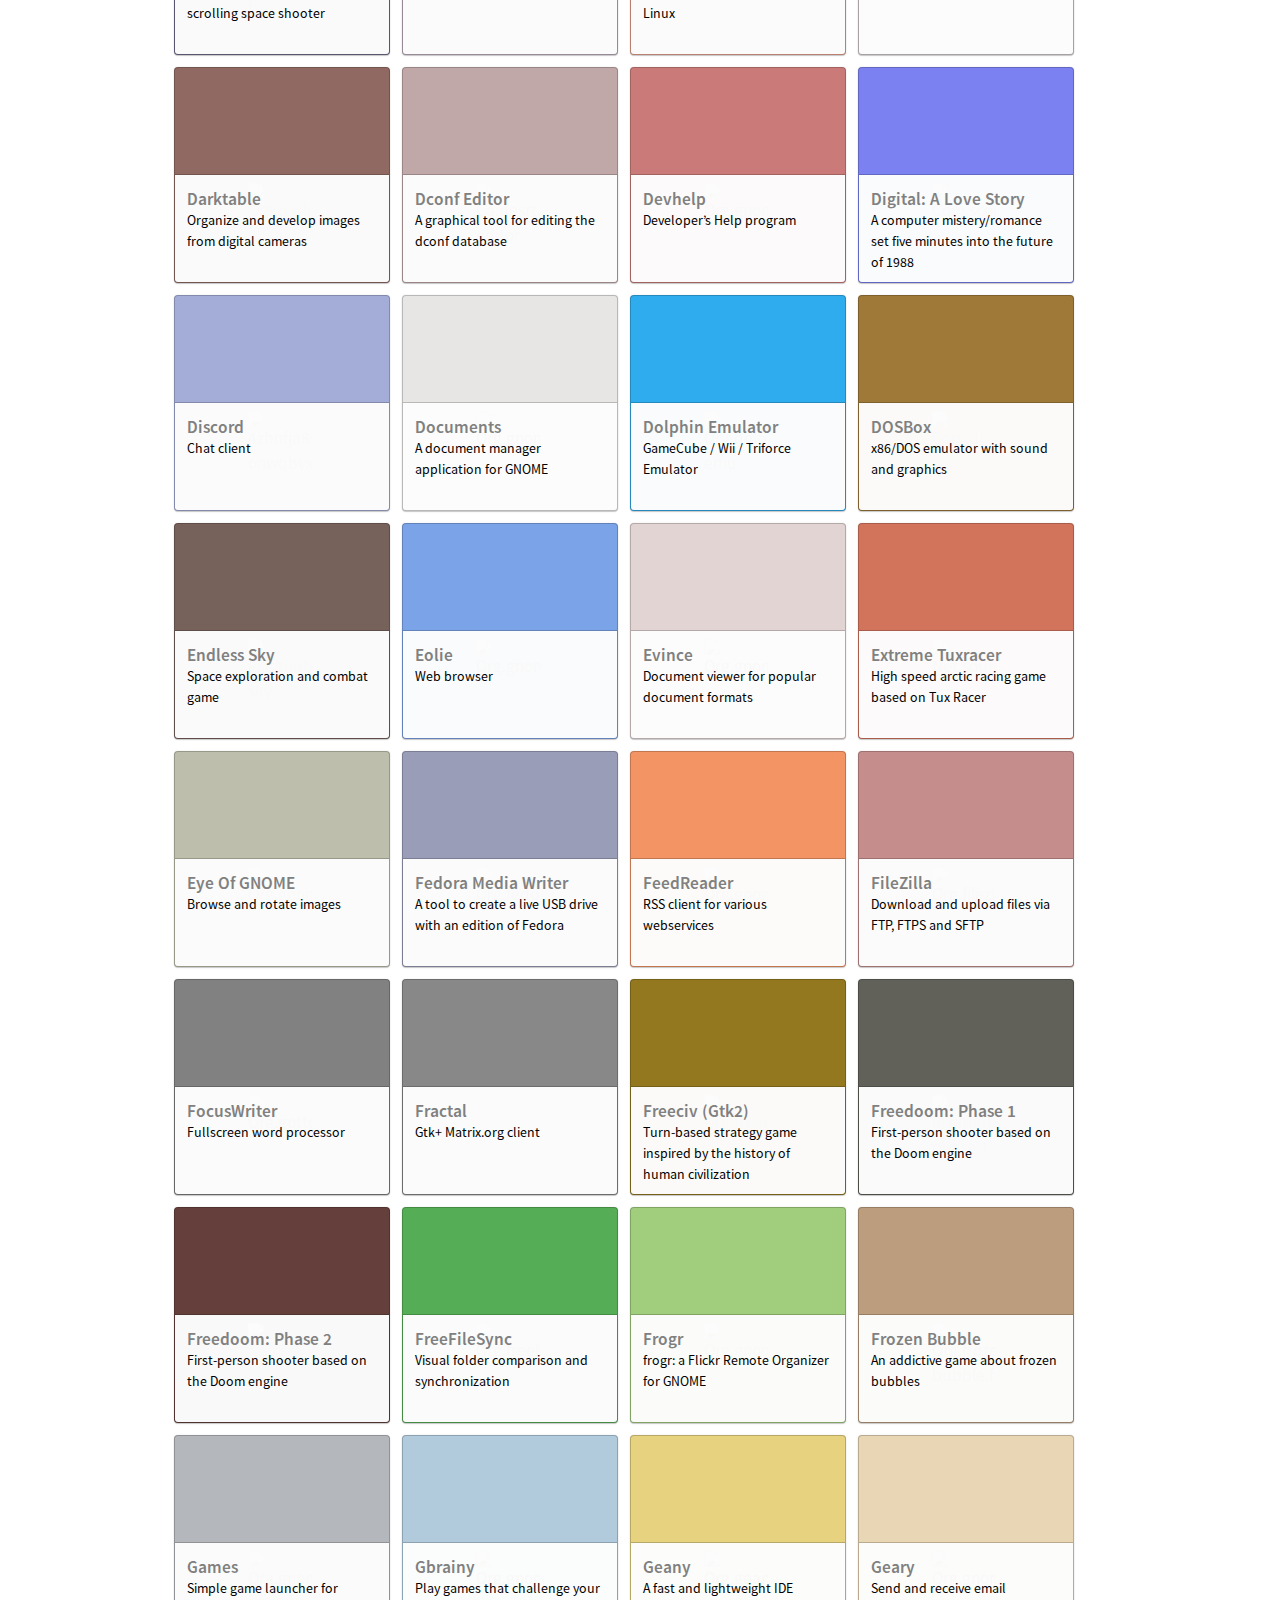
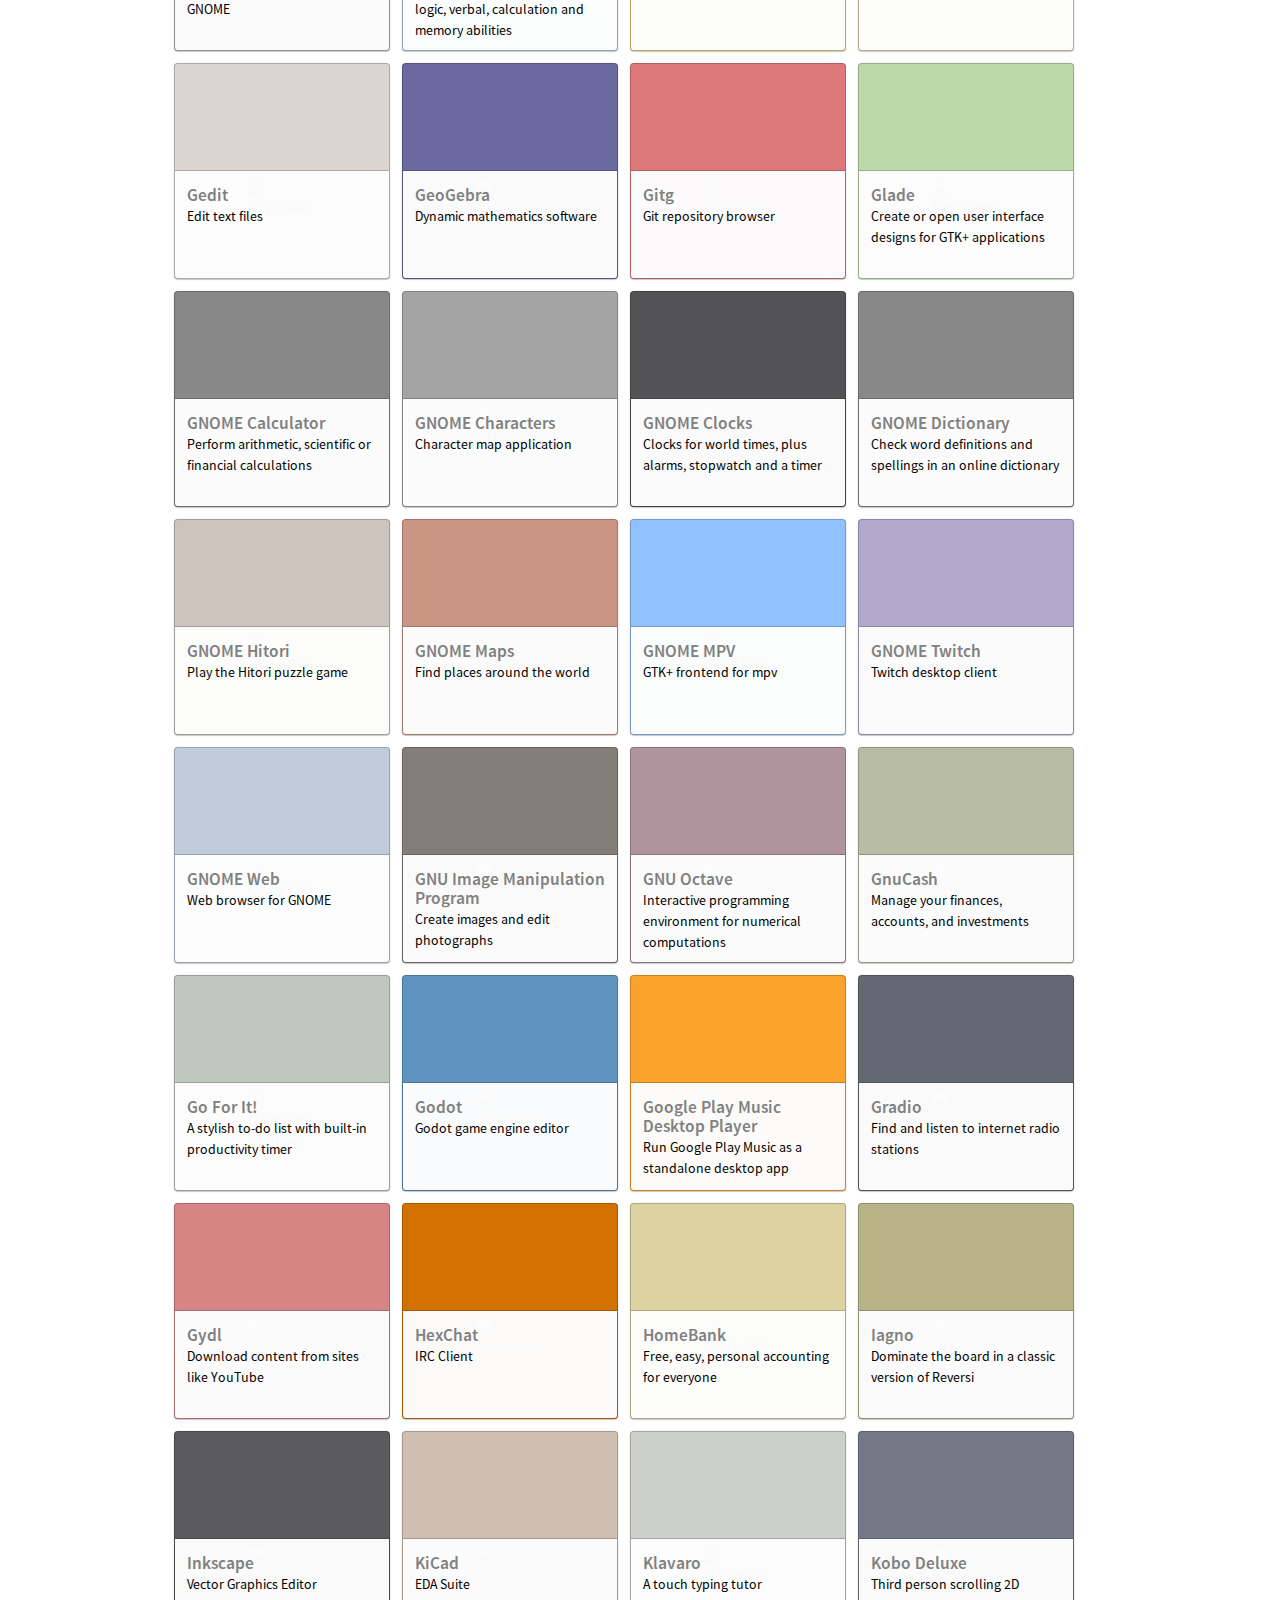
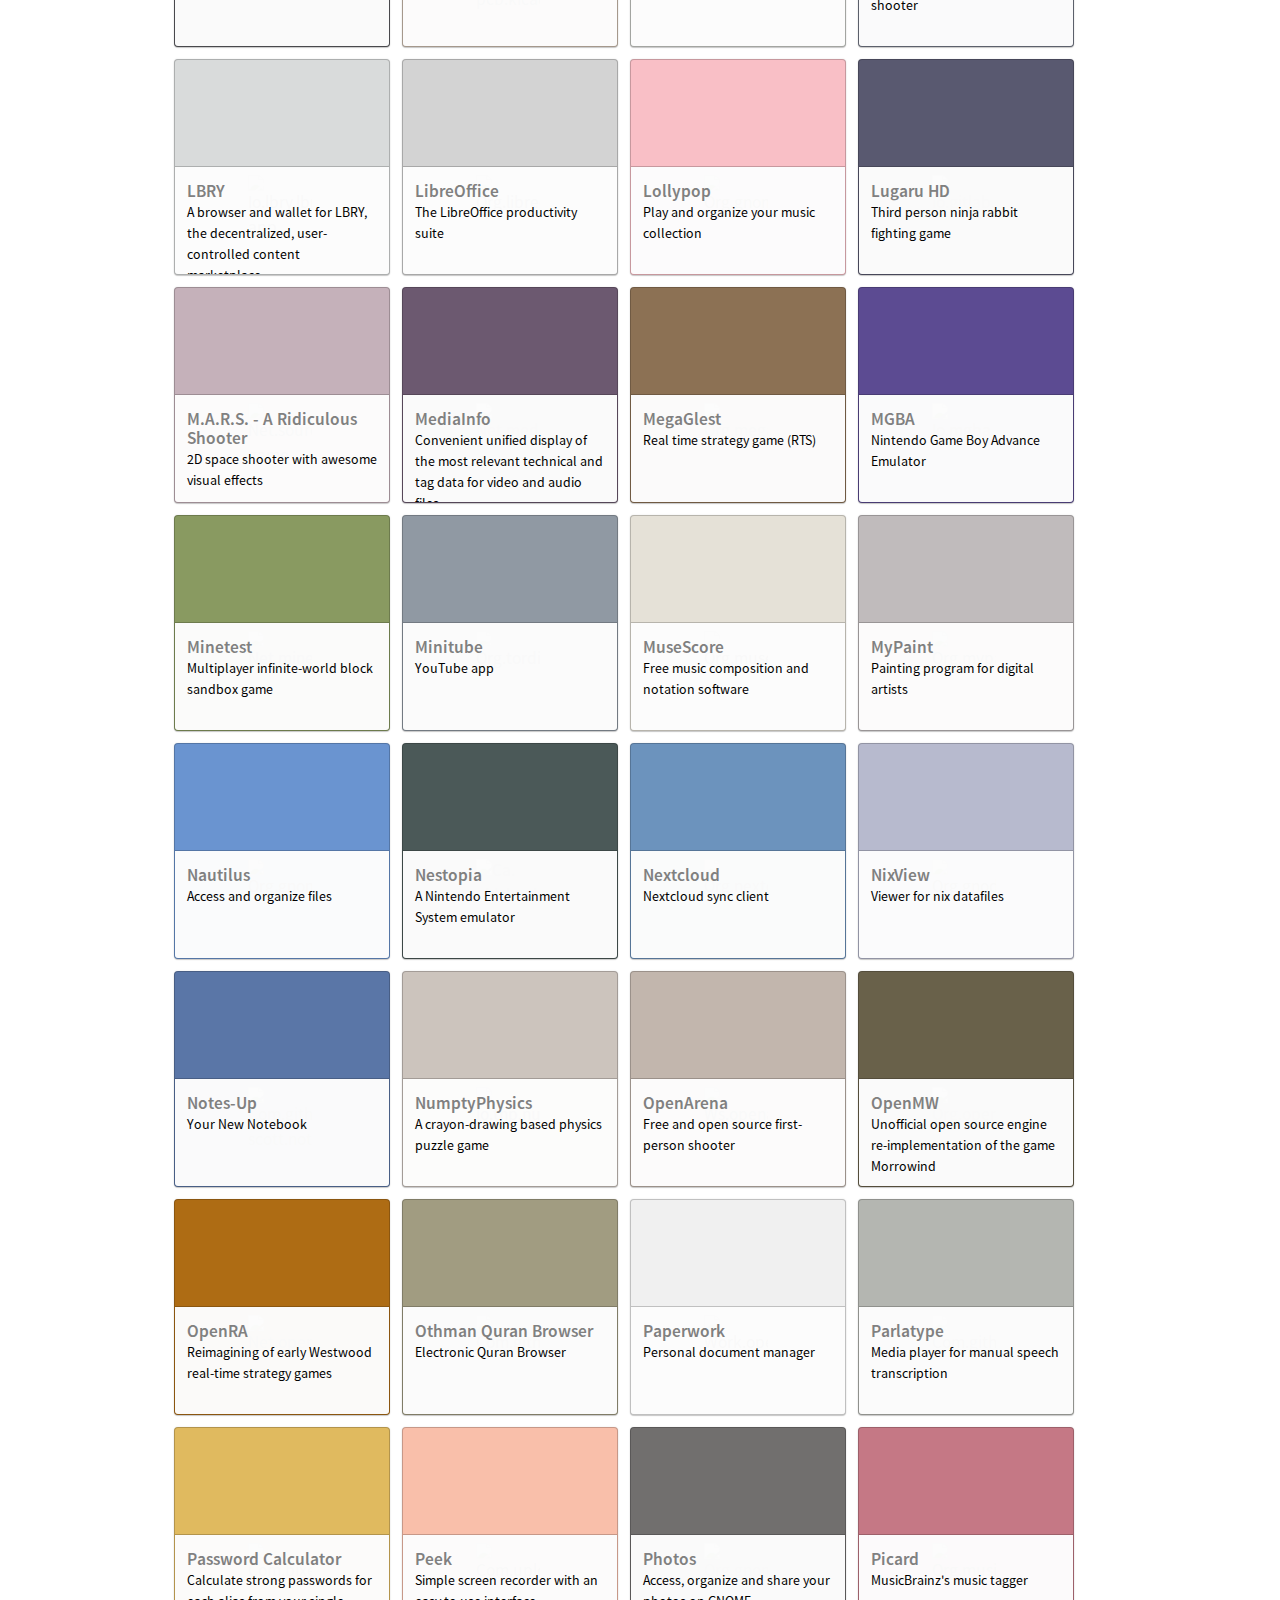
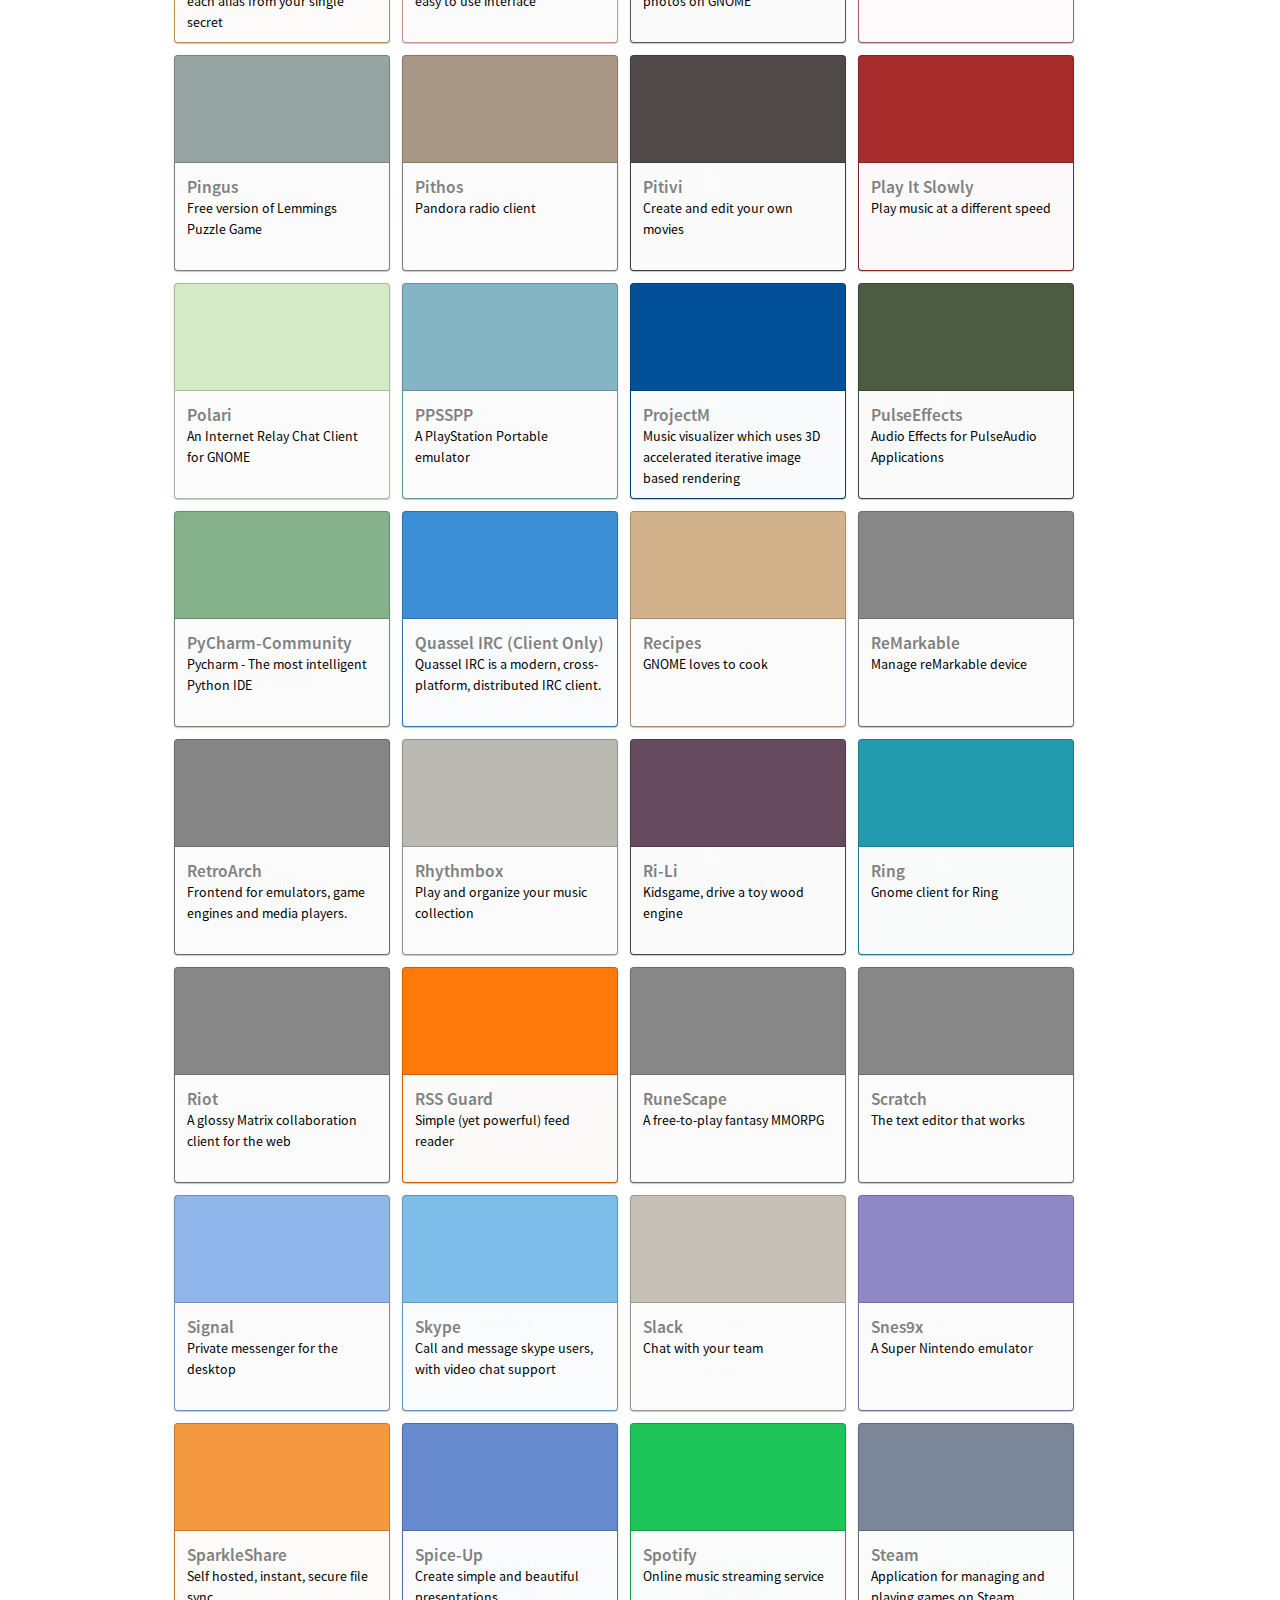
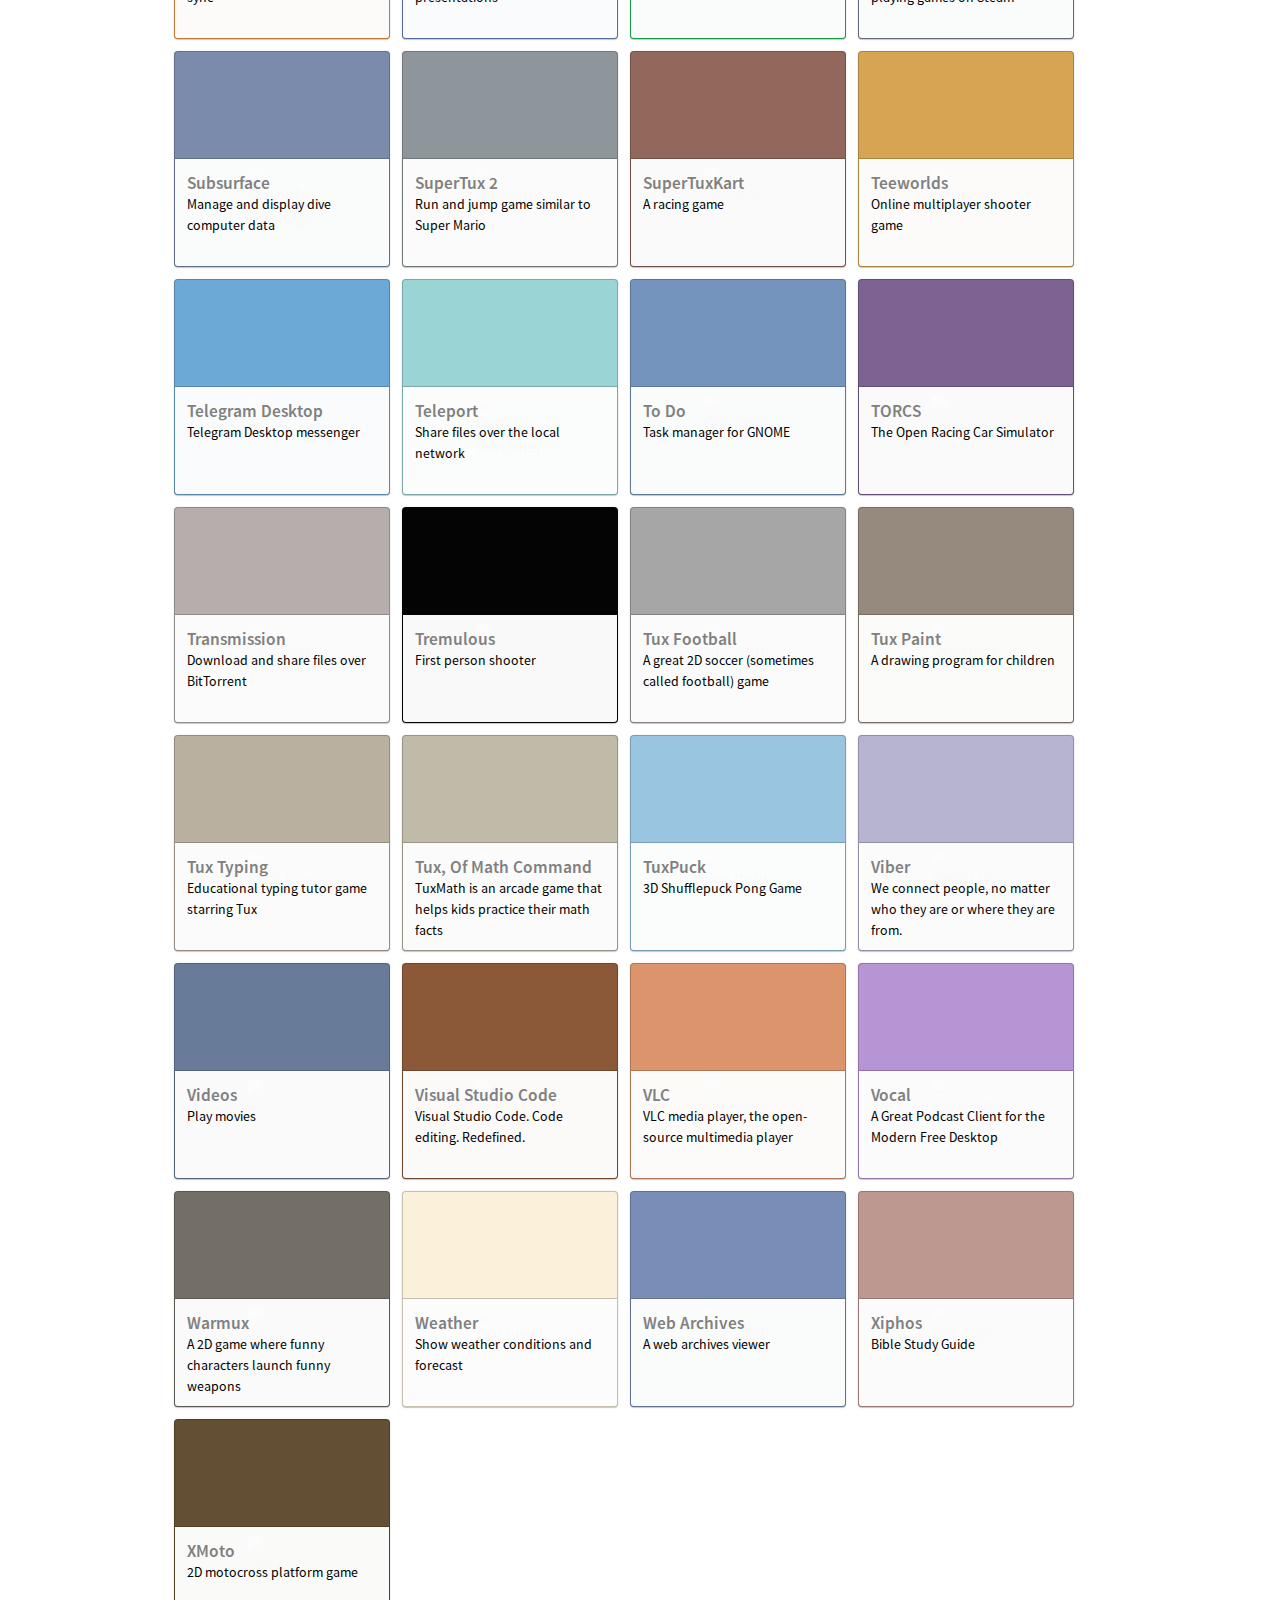
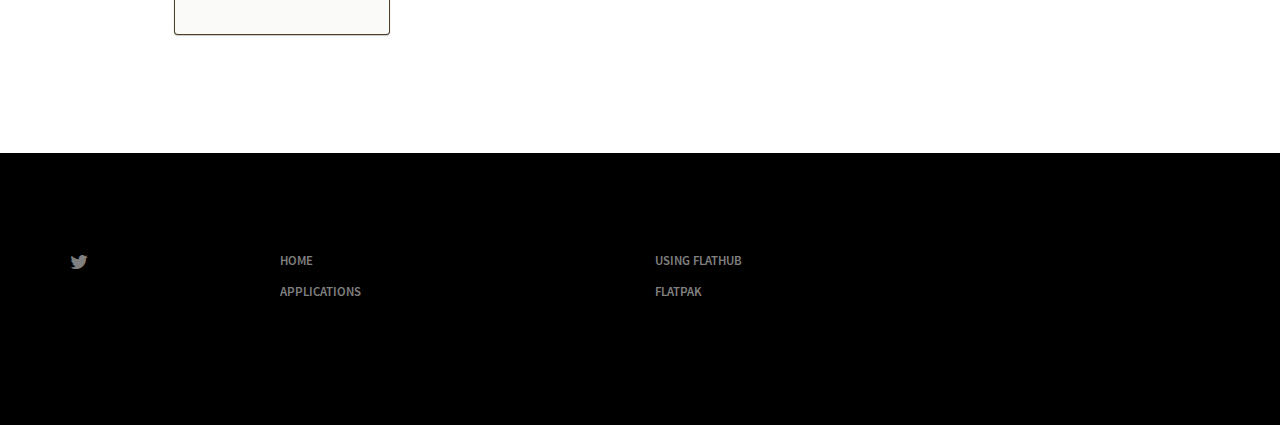
==== commit 08418b2f: "Automated commit at 2017-12-12 07:45:24 UTC by middleman-deploy 2.0.0-alpha" ====
--- a/apps.html
+++ b/apps.html
@@ -427,6 +427,13 @@
                       <p>Play games that challenge your logic, verbal, calculation and memory abilities</p>
                     </div>
                   </a>
+                  <a class='apptile' href='https://flathub.org/repo/appstream/org.geany.Geany.flatpakref' style='background-color: #E6D27F'>
+                    <img src="https://flathub.org/repo/appstream/x86_64/icons/128x128/org.geany.Geany.png" class="icon" alt="Org.geany.geany" />
+                    <div>
+                      <h4>Geany</h4>
+                      <p>A fast and lightweight IDE</p>
+                    </div>
+                  </a>
                   <a class='apptile' href='https://flathub.org/repo/appstream/org.gnome.Geary.flatpakref' style='background-color: #E9D6B5'>
                     <img src="https://flathub.org/repo/appstream/x86_64/icons/128x128/org.gnome.Geary.png" class="icon" alt="Org.gnome.geary" />
                     <div>
@@ -928,6 +935,13 @@
                       <p>Kidsgame, drive a toy wood engine</p>
                     </div>
                   </a>
+                  <a class='apptile' href='https://flathub.org/repo/appstream/cx.ring.Ring.flatpakref' style='background-color: #239BAE'>
+                    <img src="https://flathub.org/repo/appstream/x86_64/icons/128x128/cx.ring.Ring.png" class="icon" alt="Cx.ring.ring" />
+                    <div>
+                      <h4>Ring</h4>
+                      <p>Gnome client for Ring</p>
+                    </div>
+                  </a>
                   <a class='apptile' href='https://flathub.org/repo/appstream/im.riot.Riot.flatpakref' style='background-color: #888'>
                     <div>
                       <h4>Riot</h4>
@@ -1128,7 +1142,8 @@
                       <p>Play movies</p>
                     </div>
                   </a>
-                  <a class='apptile' href='https://flathub.org/repo/appstream/com.visualstudio.code.flatpakref' style='background-color: #888'>
+                  <a class='apptile' href='https://flathub.org/repo/appstream/com.visualstudio.code.flatpakref' style='background-color: #8B5937'>
+                    <img src="https://code.visualstudio.com/assets/updates/1_17/mac-stable-orange.png" class="icon" alt="Mac stable orange" />
                     <div>
                       <h4>Visual Studio Code</h4>
                       <p>Visual Studio Code. Code editing. Redefined.</p>
@@ -1342,6 +1357,9 @@
                 <a name='gbrainy'></a>
                 <h4>gbrainy</h4>
                 <pre><span class="unselectable">$ </span>flatpak install --from https://flathub.org/repo/appstream/org.gnome.gbrainy.flatpakref</pre>
+                <a name='Geany'></a>
+                <h4>Geany</h4>
+                <pre><span class="unselectable">$ </span>flatpak install --from https://flathub.org/repo/appstream/org.geany.Geany.flatpakref</pre>
                 <a name='Geary'></a>
                 <h4>Geary</h4>
                 <pre><span class="unselectable">$ </span>flatpak install --from https://flathub.org/repo/appstream/org.gnome.Geary.flatpakref</pre>
@@ -1558,6 +1576,9 @@
                 <a name='Ri-li'></a>
                 <h4>Ri-li</h4>
                 <pre><span class="unselectable">$ </span>flatpak install --from https://flathub.org/repo/appstream/net.sourceforge.Ri-li.flatpakref</pre>
+                <a name='Ring'></a>
+                <h4>Ring</h4>
+                <pre><span class="unselectable">$ </span>flatpak install --from https://flathub.org/repo/appstream/cx.ring.Ring.flatpakref</pre>
                 <a name='Riot'></a>
                 <h4>Riot</h4>
                 <pre><span class="unselectable">$ </span>flatpak install --from https://flathub.org/repo/appstream/im.riot.Riot.flatpakref</pre>
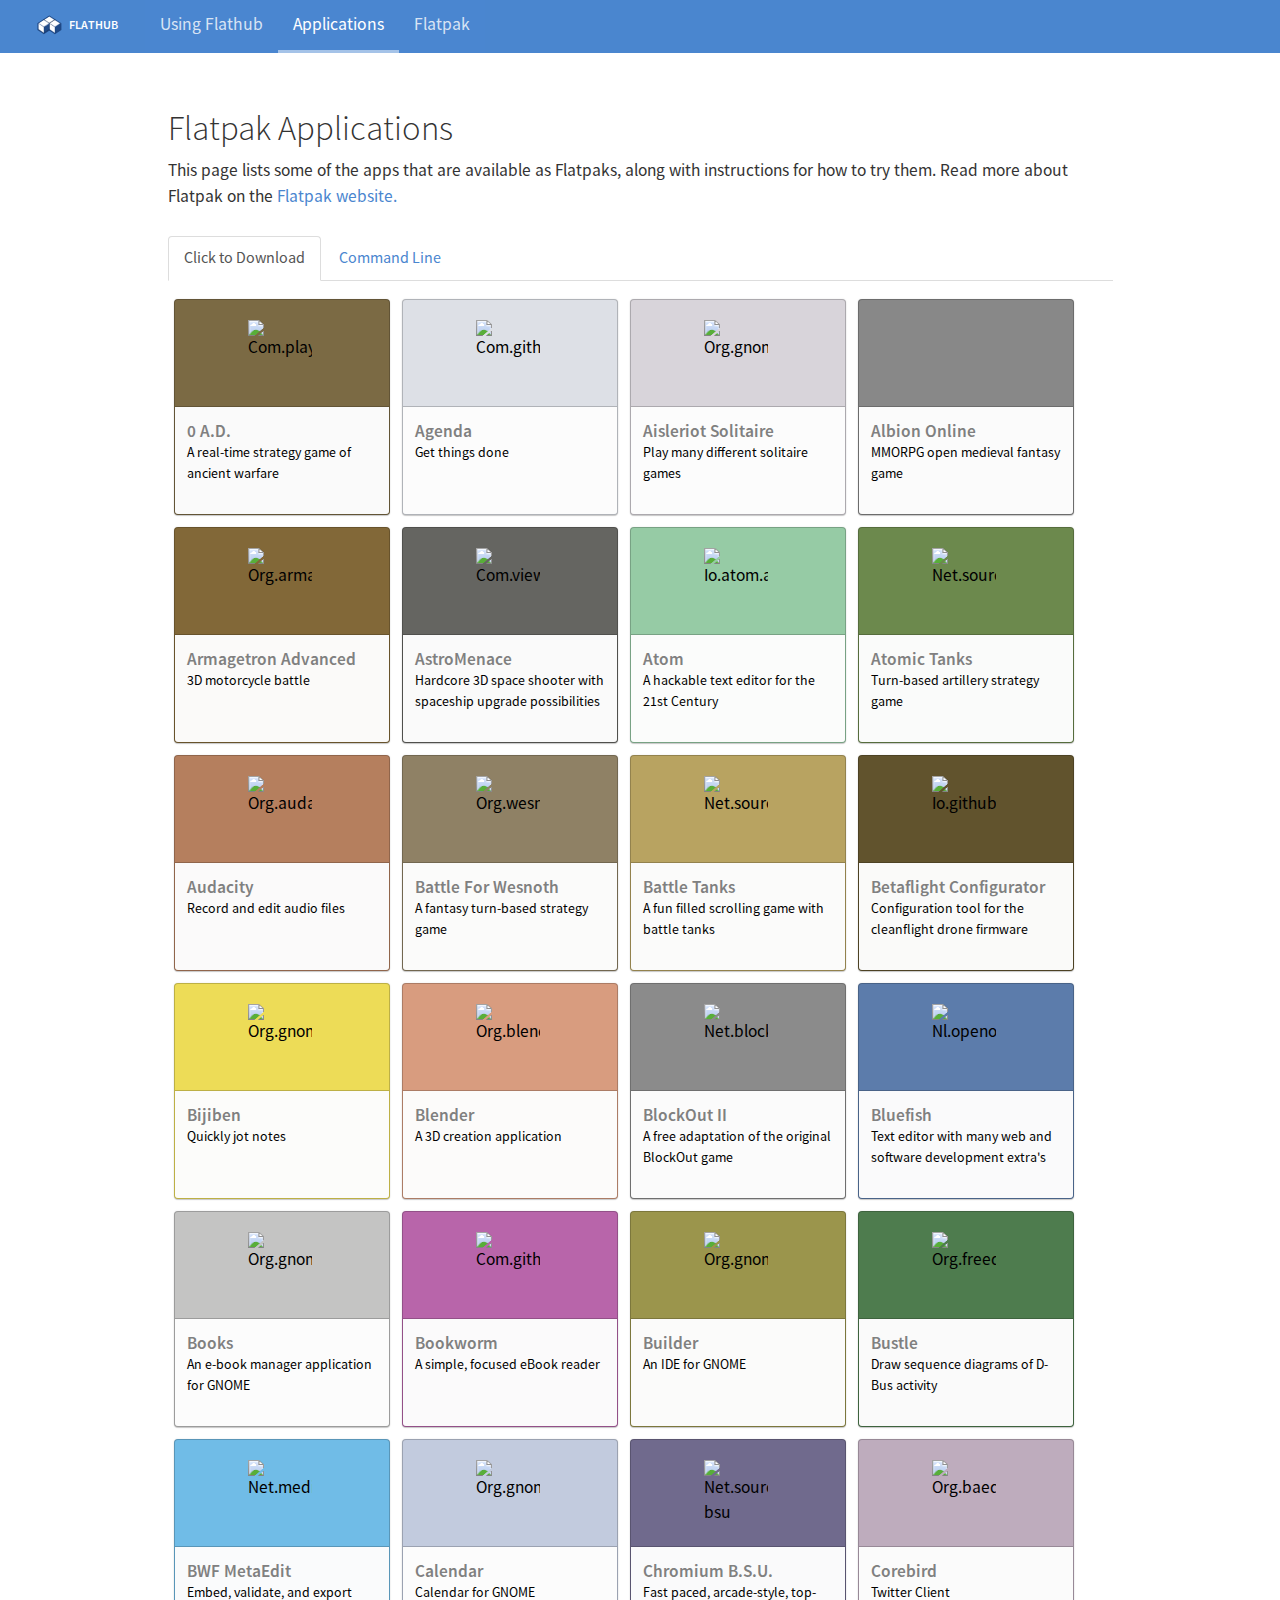
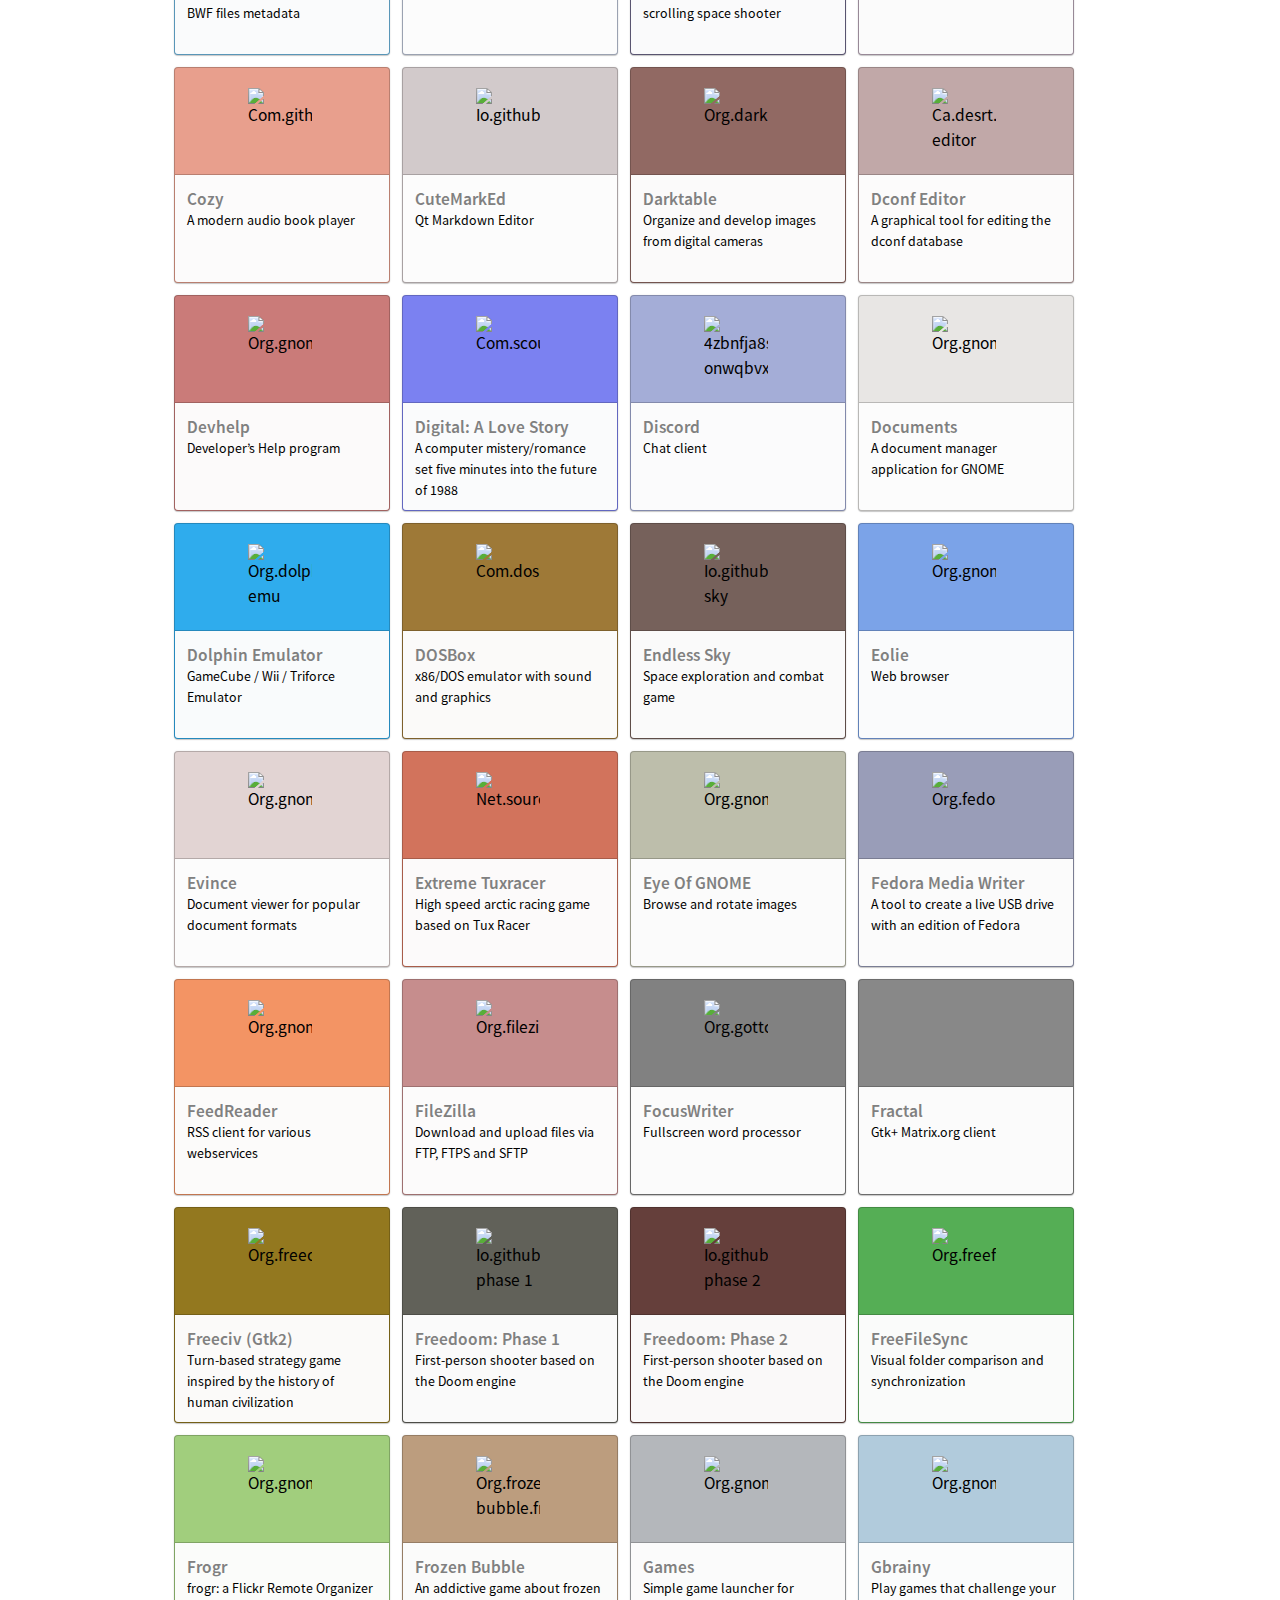
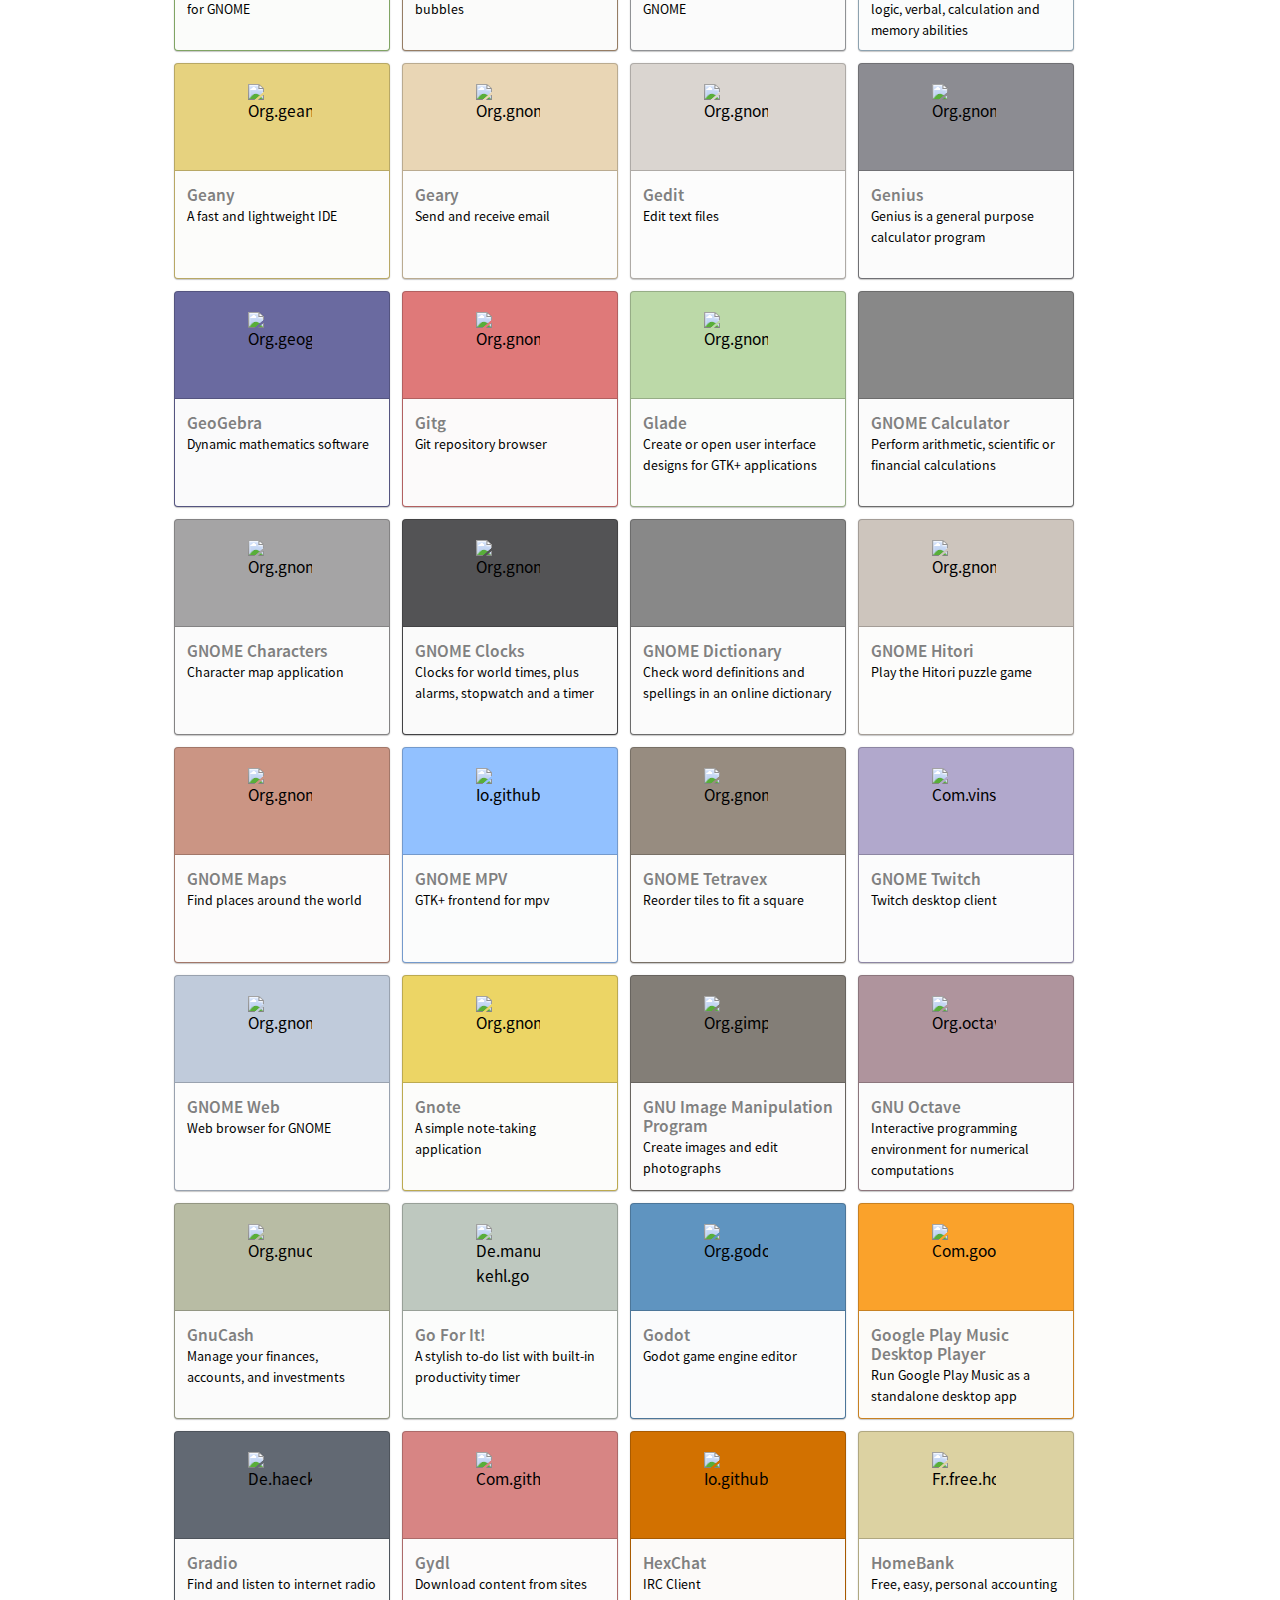
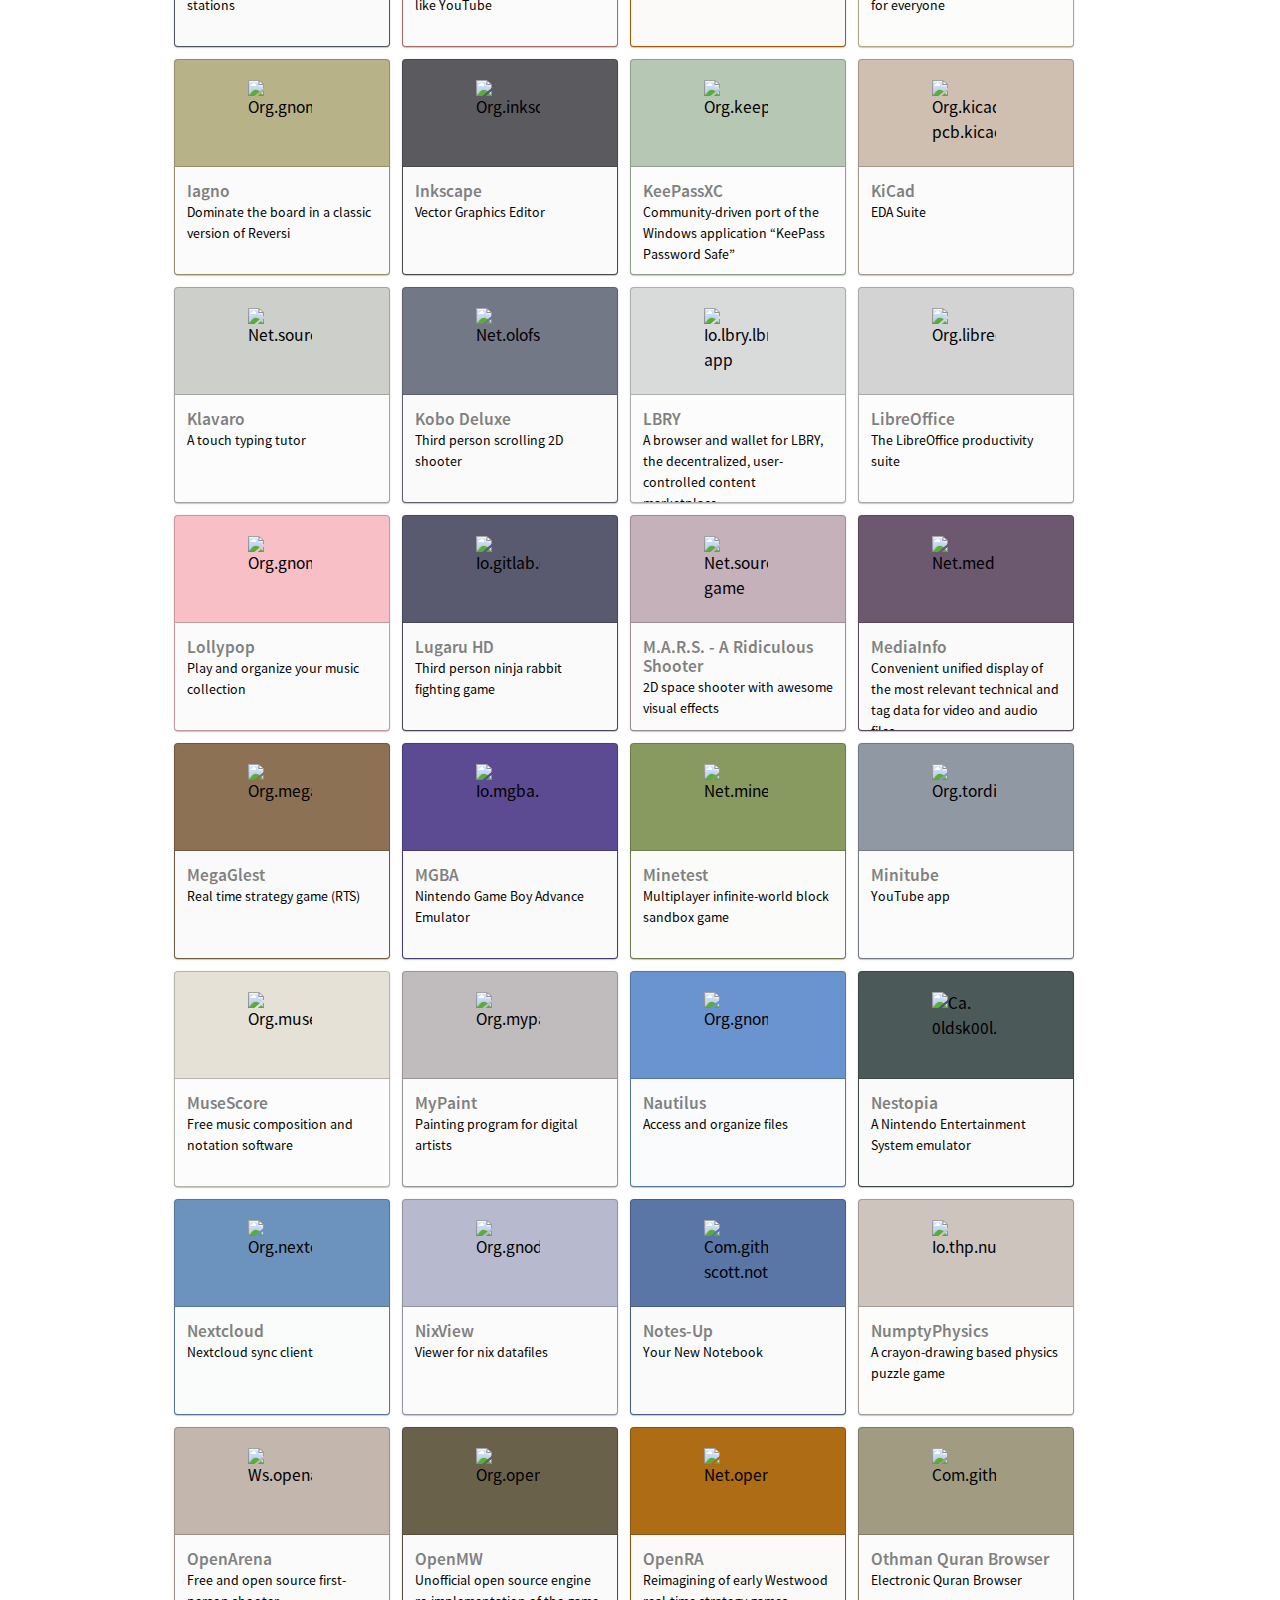
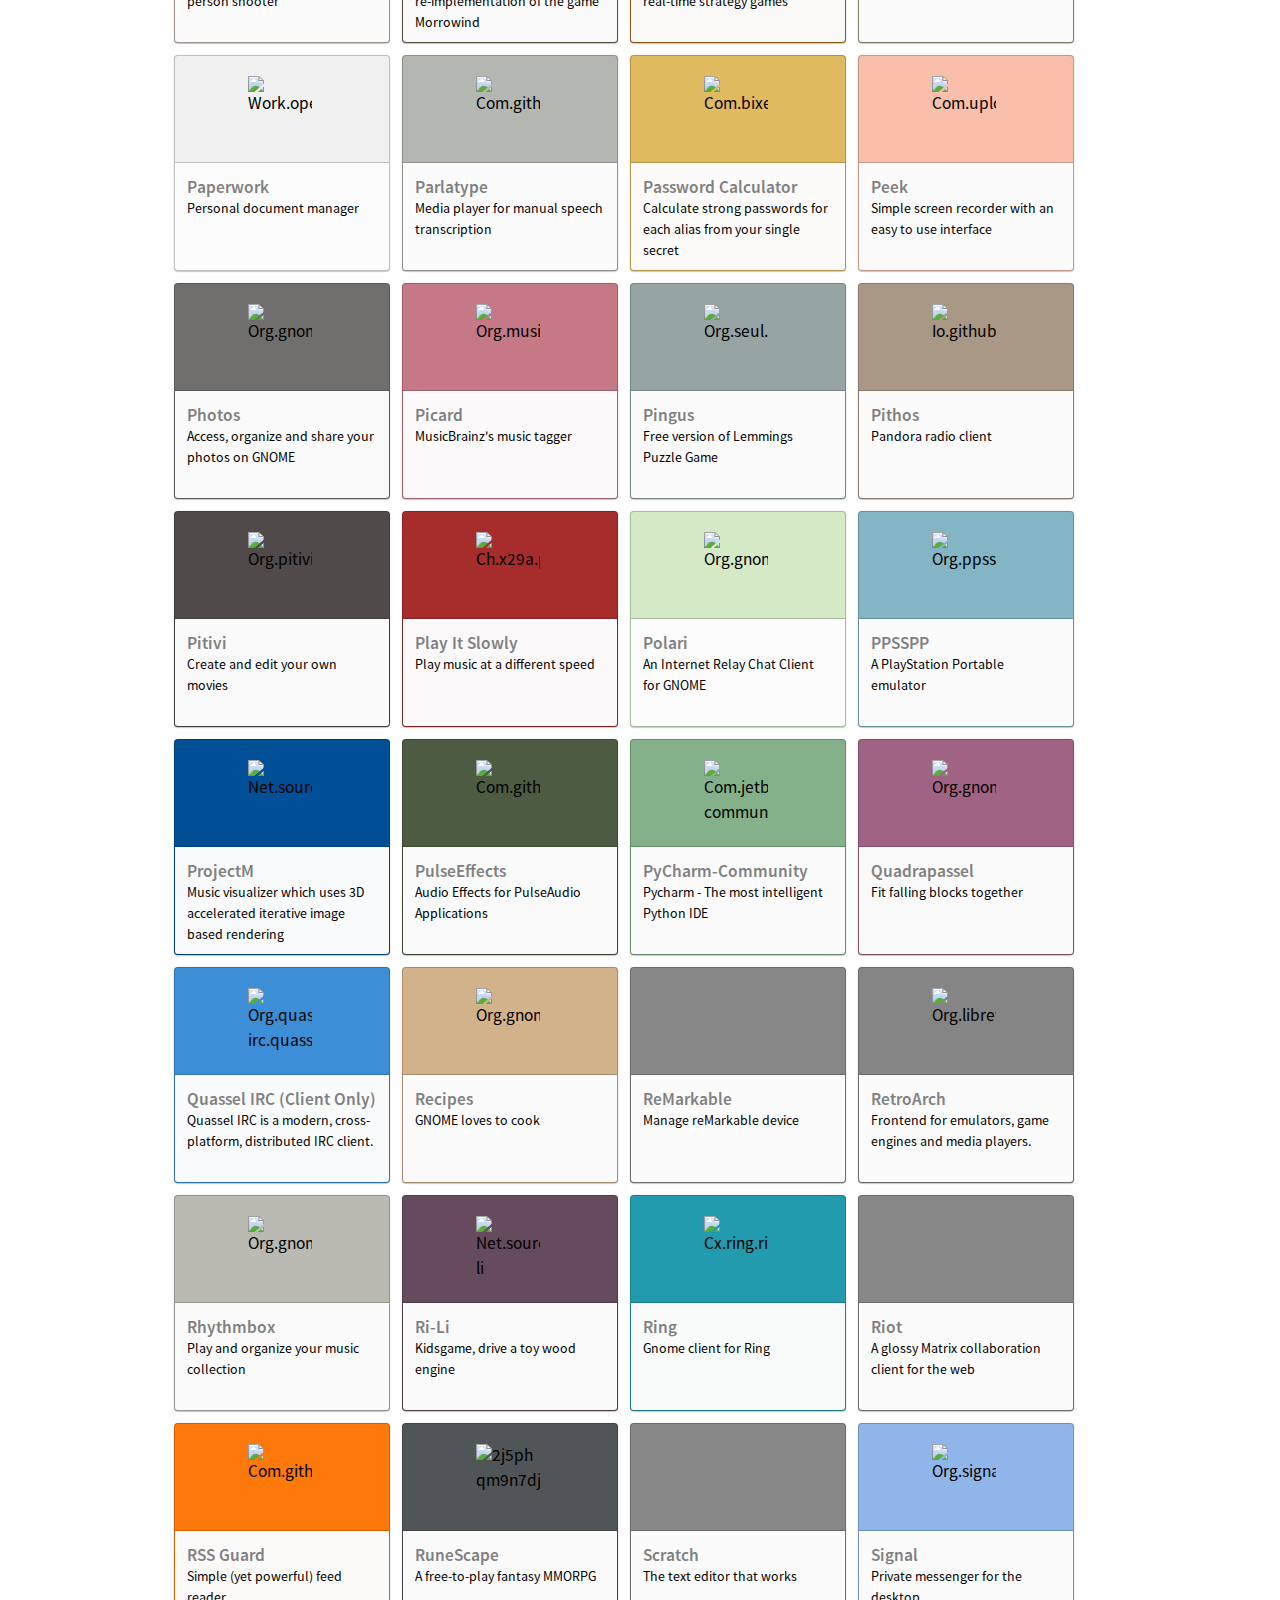
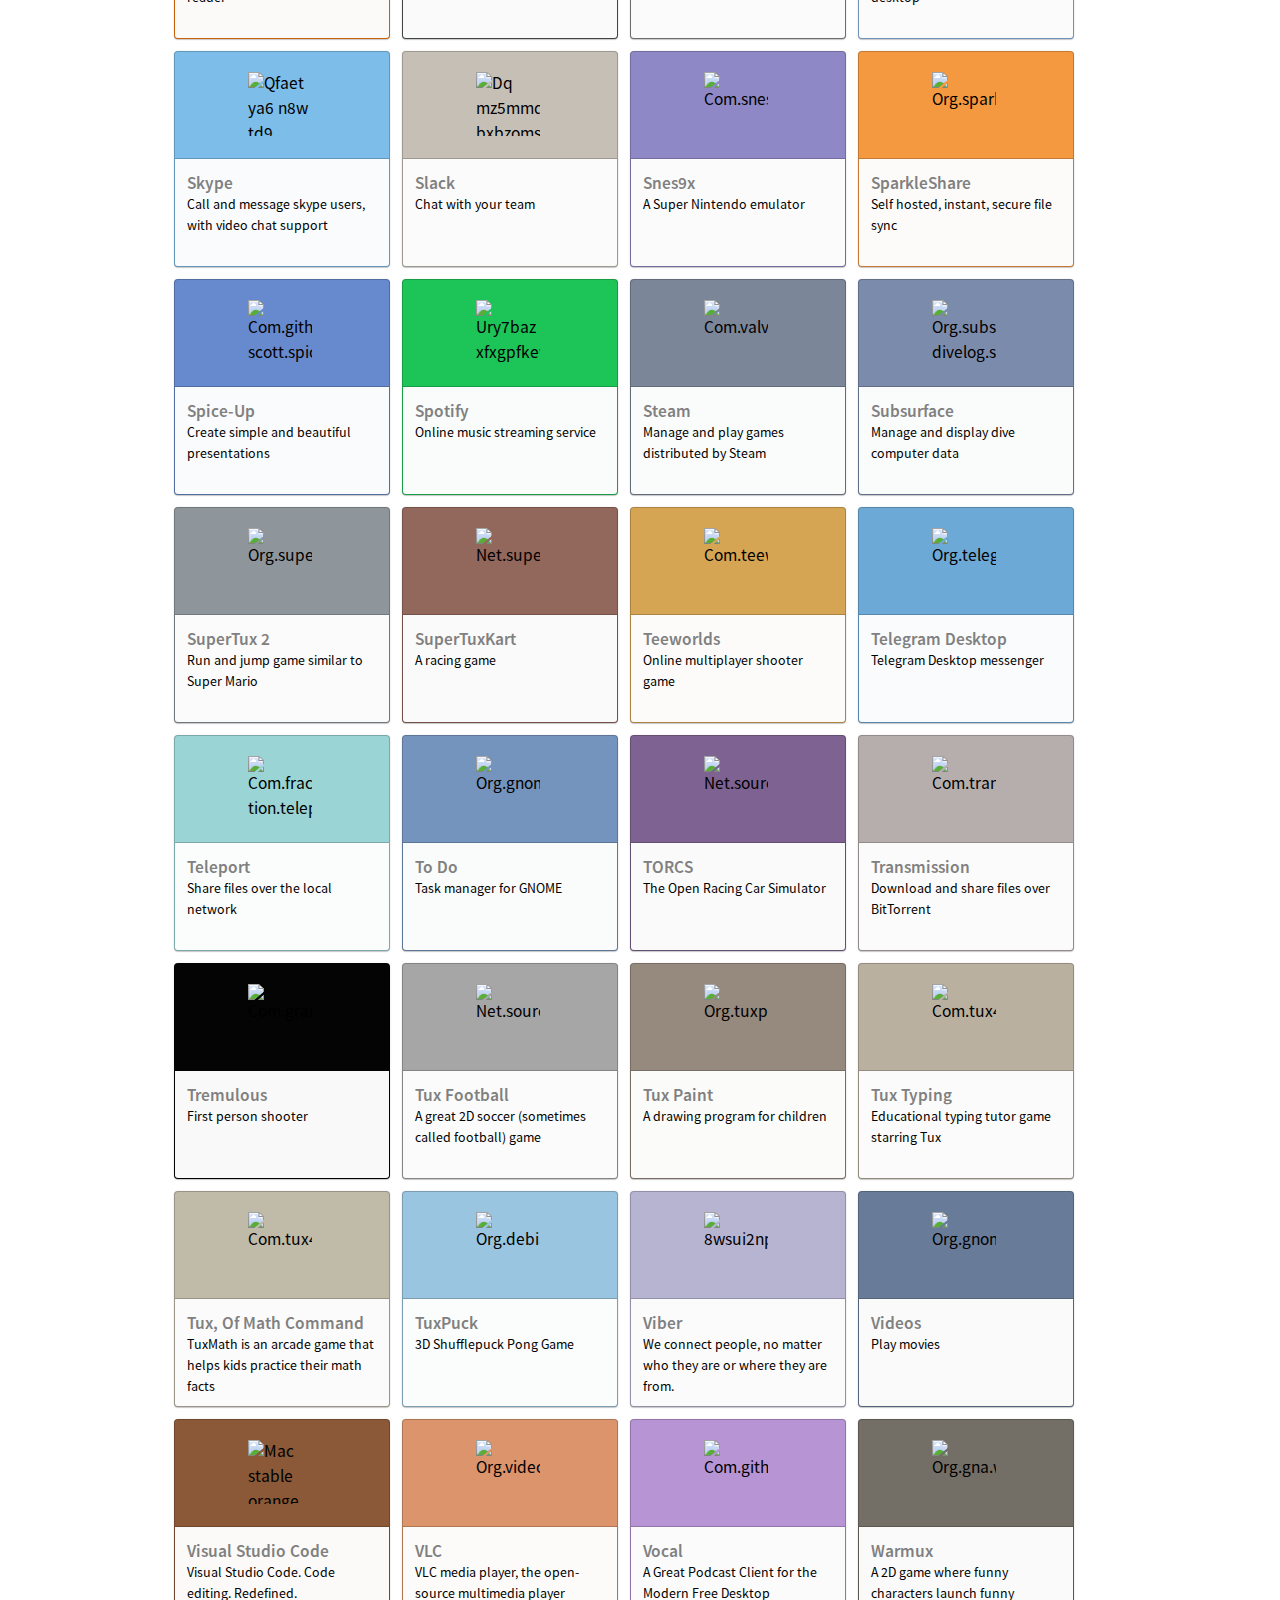
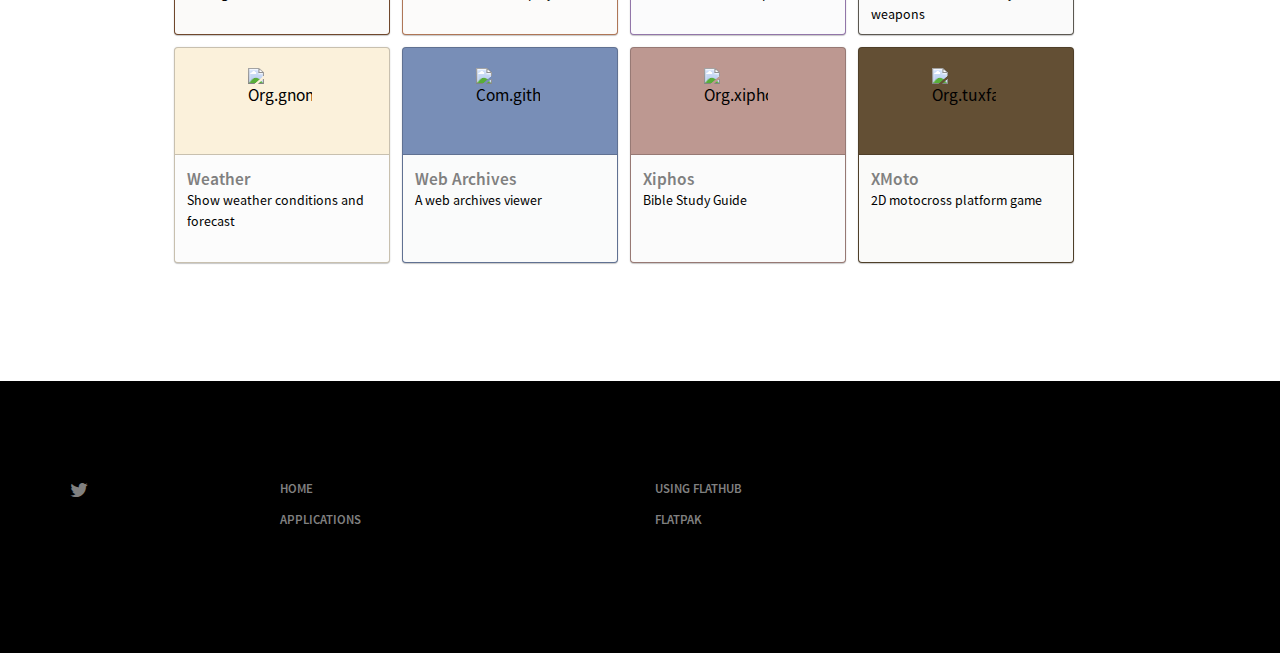
==== commit f632629b: "Automated commit at 2017-12-18 15:37:46 UTC by middleman-deploy 2.0.0-alpha" ====
--- a/apps.html
+++ b/apps.html
@@ -93,6 +93,13 @@
                       <p>Get things done</p>
                     </div>
                   </a>
+                  <a class='apptile' href='https://flathub.org/repo/appstream/org.gnome.Aisleriot.flatpakref' style='background-color: #D8D4DA'>
+                    <img src="https://flathub.org/repo/appstream/x86_64/icons/128x128/org.gnome.Aisleriot.png" class="icon" alt="Org.gnome.aisleriot" />
+                    <div>
+                      <h4>Aisleriot Solitaire</h4>
+                      <p>Play many different solitaire games</p>
+                    </div>
+                  </a>
                   <a class='apptile' href='https://flathub.org/repo/appstream/com.albiononline.AlbionOnline.flatpakref' style='background-color: #888'>
                     <div>
                       <h4>Albion Online</h4>
@@ -148,6 +155,13 @@
                       <p>A fun filled scrolling game with battle tanks</p>
                     </div>
                   </a>
+                  <a class='apptile' href='https://flathub.org/repo/appstream/io.github.betaflight.BetaflightConfigurator.flatpakref' style='background-color: #61532D'>
+                    <img src="https://flathub.org/repo/appstream/x86_64/icons/128x128/io.github.betaflight.BetaflightConfigurator.png" class="icon" alt="Io.github.betaflight.betaflightconfigurator" />
+                    <div>
+                      <h4>Betaflight Configurator</h4>
+                      <p>Configuration tool for the cleanflight drone firmware</p>
+                    </div>
+                  </a>
                   <a class='apptile' href='https://flathub.org/repo/appstream/org.gnome.bijiben.flatpakref' style='background-color: #EDDC57'>
                     <img src="https://flathub.org/repo/appstream/x86_64/icons/128x128/org.gnome.bijiben.png" class="icon" alt="Org.gnome.bijiben" />
                     <div>
@@ -236,7 +250,7 @@
                     <img src="https://flathub.org/repo/appstream/x86_64/icons/128x128/com.github.geigi.cozy.png" class="icon" alt="Com.github.geigi.cozy" />
                     <div>
                       <h4>Cozy</h4>
-                      <p>A modern audio book player for Linux</p>
+                      <p>A modern audio book player</p>
                     </div>
                   </a>
                   <a class='apptile' href='https://flathub.org/repo/appstream/io.github.cloose.CuteMarkEd.flatpakref' style='background-color: #D2CACB'>
@@ -448,6 +462,13 @@
                       <p>Edit text files</p>
                     </div>
                   </a>
+                  <a class='apptile' href='https://flathub.org/repo/appstream/org.gnome.Genius.flatpakref' style='background-color: #8C8C92'>
+                    <img src="https://flathub.org/repo/appstream/x86_64/icons/128x128/org.gnome.Genius.png" class="icon" alt="Org.gnome.genius" />
+                    <div>
+                      <h4>Genius</h4>
+                      <p>Genius is a general purpose calculator program</p>
+                    </div>
+                  </a>
                   <a class='apptile' href='https://flathub.org/repo/appstream/org.geogebra.GeoGebra.flatpakref' style='background-color: #6A6AA0'>
                     <img src="https://flathub.org/repo/appstream/x86_64/icons/128x128/org.geogebra.GeoGebra.png" class="icon" alt="Org.geogebra.geogebra" />
                     <div>
@@ -516,6 +537,13 @@
                       <p>GTK+ frontend for mpv</p>
                     </div>
                   </a>
+                  <a class='apptile' href='https://flathub.org/repo/appstream/org.gnome.tetravex.flatpakref' style='background-color: #978C80'>
+                    <img src="https://flathub.org/repo/appstream/x86_64/icons/128x128/org.gnome.tetravex.png" class="icon" alt="Org.gnome.tetravex" />
+                    <div>
+                      <h4>GNOME Tetravex</h4>
+                      <p>Reorder tiles to fit a square</p>
+                    </div>
+                  </a>
                   <a class='apptile' href='https://flathub.org/repo/appstream/com.vinszent.GnomeTwitch.flatpakref' style='background-color: #B1A8CC'>
                     <img src="https://flathub.org/repo/appstream/x86_64/icons/128x128/com.vinszent.GnomeTwitch.png" class="icon" alt="Com.vinszent.gnometwitch" />
                     <div>
@@ -530,6 +558,13 @@
                       <p>Web browser for GNOME</p>
                     </div>
                   </a>
+                  <a class='apptile' href='https://flathub.org/repo/appstream/org.gnome.Gnote.flatpakref' style='background-color: #ECD565'>
+                    <img src="https://flathub.org/repo/appstream/x86_64/icons/128x128/org.gnome.Gnote.png" class="icon" alt="Org.gnome.gnote" />
+                    <div>
+                      <h4>Gnote</h4>
+                      <p>A simple note-taking application</p>
+                    </div>
+                  </a>
                   <a class='apptile' href='https://flathub.org/repo/appstream/org.gimp.GIMP.flatpakref' style='background-color: #837E77'>
                     <img src="https://flathub.org/repo/appstream/x86_64/icons/128x128/org.gimp.GIMP.png" class="icon" alt="Org.gimp.gimp" />
                     <div>
@@ -614,6 +649,13 @@
                       <p>Vector Graphics Editor</p>
                     </div>
                   </a>
+                  <a class='apptile' href='https://flathub.org/repo/appstream/org.keepassxc.KeePassXC.flatpakref' style='background-color: #B6C7B3'>
+                    <img src="https://flathub.org/repo/appstream/x86_64/icons/128x128/org.keepassxc.KeePassXC.png" class="icon" alt="Org.keepassxc.keepassxc" />
+                    <div>
+                      <h4>KeePassXC</h4>
+                      <p>Community-driven port of the Windows application “KeePass Password Safe”</p>
+                    </div>
+                  </a>
                   <a class='apptile' href='https://flathub.org/repo/appstream/org.kicad_pcb.KiCad.flatpakref' style='background-color: #CFBFB0'>
                     <img src="https://flathub.org/repo/appstream/x86_64/icons/128x128/org.kicad_pcb.KiCad.png" class="icon" alt="Org.kicad pcb.kicad" />
                     <div>
@@ -894,6 +936,13 @@
                       <p>Pycharm - The most intelligent Python IDE</p>
                     </div>
                   </a>
+                  <a class='apptile' href='https://flathub.org/repo/appstream/org.gnome.quadrapassel.flatpakref' style='background-color: #A16383'>
+                    <img src="https://flathub.org/repo/appstream/x86_64/icons/128x128/org.gnome.quadrapassel.png" class="icon" alt="Org.gnome.quadrapassel" />
+                    <div>
+                      <h4>Quadrapassel</h4>
+                      <p>Fit falling blocks together</p>
+                    </div>
+                  </a>
                   <a class='apptile' href='https://flathub.org/repo/appstream/org.quassel_irc.QuasselClient.flatpakref' style='background-color: #3C8FD7'>
                     <img src="https://flathub.org/repo/appstream/x86_64/icons/128x128/org.quassel_irc.QuasselClient.png" class="icon" alt="Org.quassel irc.quasselclient" />
                     <div>
@@ -955,7 +1004,8 @@
                       <p>Simple (yet powerful) feed reader</p>
                     </div>
                   </a>
-                  <a class='apptile' href='https://flathub.org/repo/appstream/com.jagex.RuneScape.flatpakref' style='background-color: #888'>
+                  <a class='apptile' href='https://flathub.org/repo/appstream/com.jagex.RuneScape.flatpakref' style='background-color: #505557'>
+                    <img src="http://lh3.googleusercontent.com/2J5PH-QM9n7DjmdJx4EQZq1t4o6Wc0NBkI2RyRiggAOgLf4mupfSXcrC5Jd0vh2okcc=w64" class="icon" alt="2j5ph qm9n7djmdjx4eqzq1t4o6wc0nbki2ryriggaoglf4mupfsxcrc5jd0vh2okcc=w64" />
                     <div>
                       <h4>RuneScape</h4>
                       <p>A free-to-play fantasy MMORPG</p>
@@ -1020,7 +1070,7 @@
                     <img src="https://flathub.org/repo/appstream/x86_64/icons/128x128/com.valvesoftware.Steam.png" class="icon" alt="Com.valvesoftware.steam" />
                     <div>
                       <h4>Steam</h4>
-                      <p>Application for managing and playing games on Steam</p>
+                      <p>Manage and play games distributed by Steam</p>
                     </div>
                   </a>
                   <a class='apptile' href='https://flathub.org/repo/appstream/org.subsurface_divelog.Subsurface.flatpakref' style='background-color: #7B8BAB'>
@@ -1213,6 +1263,9 @@
                 <a name='Agenda'></a>
                 <h4>Agenda</h4>
                 <pre><span class="unselectable">$ </span>flatpak install --from https://flathub.org/repo/appstream/com.github.dahenson.agenda.flatpakref</pre>
+                <a name='Aisleriot Solitaire'></a>
+                <h4>Aisleriot Solitaire</h4>
+                <pre><span class="unselectable">$ </span>flatpak install --from https://flathub.org/repo/appstream/org.gnome.Aisleriot.flatpakref</pre>
                 <a name='Albion Online'></a>
                 <h4>Albion Online</h4>
                 <pre><span class="unselectable">$ </span>flatpak install --from https://flathub.org/repo/appstream/com.albiononline.AlbionOnline.flatpakref</pre>
@@ -1237,6 +1290,9 @@
                 <a name='Battle Tanks'></a>
                 <h4>Battle Tanks</h4>
                 <pre><span class="unselectable">$ </span>flatpak install --from https://flathub.org/repo/appstream/net.sourceforge.btanks.flatpakref</pre>
+                <a name='Betaflight Configurator'></a>
+                <h4>Betaflight Configurator</h4>
+                <pre><span class="unselectable">$ </span>flatpak install --from https://flathub.org/repo/appstream/io.github.betaflight.BetaflightConfigurator.flatpakref</pre>
                 <a name='Bijiben'></a>
                 <h4>Bijiben</h4>
                 <pre><span class="unselectable">$ </span>flatpak install --from https://flathub.org/repo/appstream/org.gnome.bijiben.flatpakref</pre>
@@ -1366,6 +1422,9 @@
                 <a name='gedit'></a>
                 <h4>gedit</h4>
                 <pre><span class="unselectable">$ </span>flatpak install --from https://flathub.org/repo/appstream/org.gnome.gedit.flatpakref</pre>
+                <a name='Genius'></a>
+                <h4>Genius</h4>
+                <pre><span class="unselectable">$ </span>flatpak install --from https://flathub.org/repo/appstream/org.gnome.Genius.flatpakref</pre>
                 <a name='GeoGebra'></a>
                 <h4>GeoGebra</h4>
                 <pre><span class="unselectable">$ </span>flatpak install --from https://flathub.org/repo/appstream/org.geogebra.GeoGebra.flatpakref</pre>
@@ -1396,12 +1455,18 @@
                 <a name='GNOME MPV'></a>
                 <h4>GNOME MPV</h4>
                 <pre><span class="unselectable">$ </span>flatpak install --from https://flathub.org/repo/appstream/io.github.GnomeMpv.flatpakref</pre>
+                <a name='GNOME Tetravex'></a>
+                <h4>GNOME Tetravex</h4>
+                <pre><span class="unselectable">$ </span>flatpak install --from https://flathub.org/repo/appstream/org.gnome.tetravex.flatpakref</pre>
                 <a name='GNOME Twitch'></a>
                 <h4>GNOME Twitch</h4>
                 <pre><span class="unselectable">$ </span>flatpak install --from https://flathub.org/repo/appstream/com.vinszent.GnomeTwitch.flatpakref</pre>
                 <a name='GNOME Web'></a>
                 <h4>GNOME Web</h4>
                 <pre><span class="unselectable">$ </span>flatpak install --from https://flathub.org/repo/appstream/org.gnome.Epiphany.flatpakref</pre>
+                <a name='Gnote'></a>
+                <h4>Gnote</h4>
+                <pre><span class="unselectable">$ </span>flatpak install --from https://flathub.org/repo/appstream/org.gnome.Gnote.flatpakref</pre>
                 <a name='GNU Image Manipulation Program'></a>
                 <h4>GNU Image Manipulation Program</h4>
                 <pre><span class="unselectable">$ </span>flatpak install --from https://flathub.org/repo/appstream/org.gimp.GIMP.flatpakref</pre>
@@ -1438,6 +1503,9 @@
                 <a name='Inkscape'></a>
                 <h4>Inkscape</h4>
                 <pre><span class="unselectable">$ </span>flatpak install --from https://flathub.org/repo/appstream/org.inkscape.Inkscape.flatpakref</pre>
+                <a name='KeePassXC'></a>
+                <h4>KeePassXC</h4>
+                <pre><span class="unselectable">$ </span>flatpak install --from https://flathub.org/repo/appstream/org.keepassxc.KeePassXC.flatpakref</pre>
                 <a name='KiCad'></a>
                 <h4>KiCad</h4>
                 <pre><span class="unselectable">$ </span>flatpak install --from https://flathub.org/repo/appstream/org.kicad_pcb.KiCad.flatpakref</pre>
@@ -1558,6 +1626,9 @@
                 <a name='PyCharm-Community'></a>
                 <h4>PyCharm-Community</h4>
                 <pre><span class="unselectable">$ </span>flatpak install --from https://flathub.org/repo/appstream/com.jetbrains.PyCharm-Community.flatpakref</pre>
+                <a name='Quadrapassel'></a>
+                <h4>Quadrapassel</h4>
+                <pre><span class="unselectable">$ </span>flatpak install --from https://flathub.org/repo/appstream/org.gnome.quadrapassel.flatpakref</pre>
                 <a name='Quassel IRC (Client only)'></a>
                 <h4>Quassel IRC (Client only)</h4>
                 <pre><span class="unselectable">$ </span>flatpak install --from https://flathub.org/repo/appstream/org.quassel_irc.QuasselClient.flatpakref</pre>
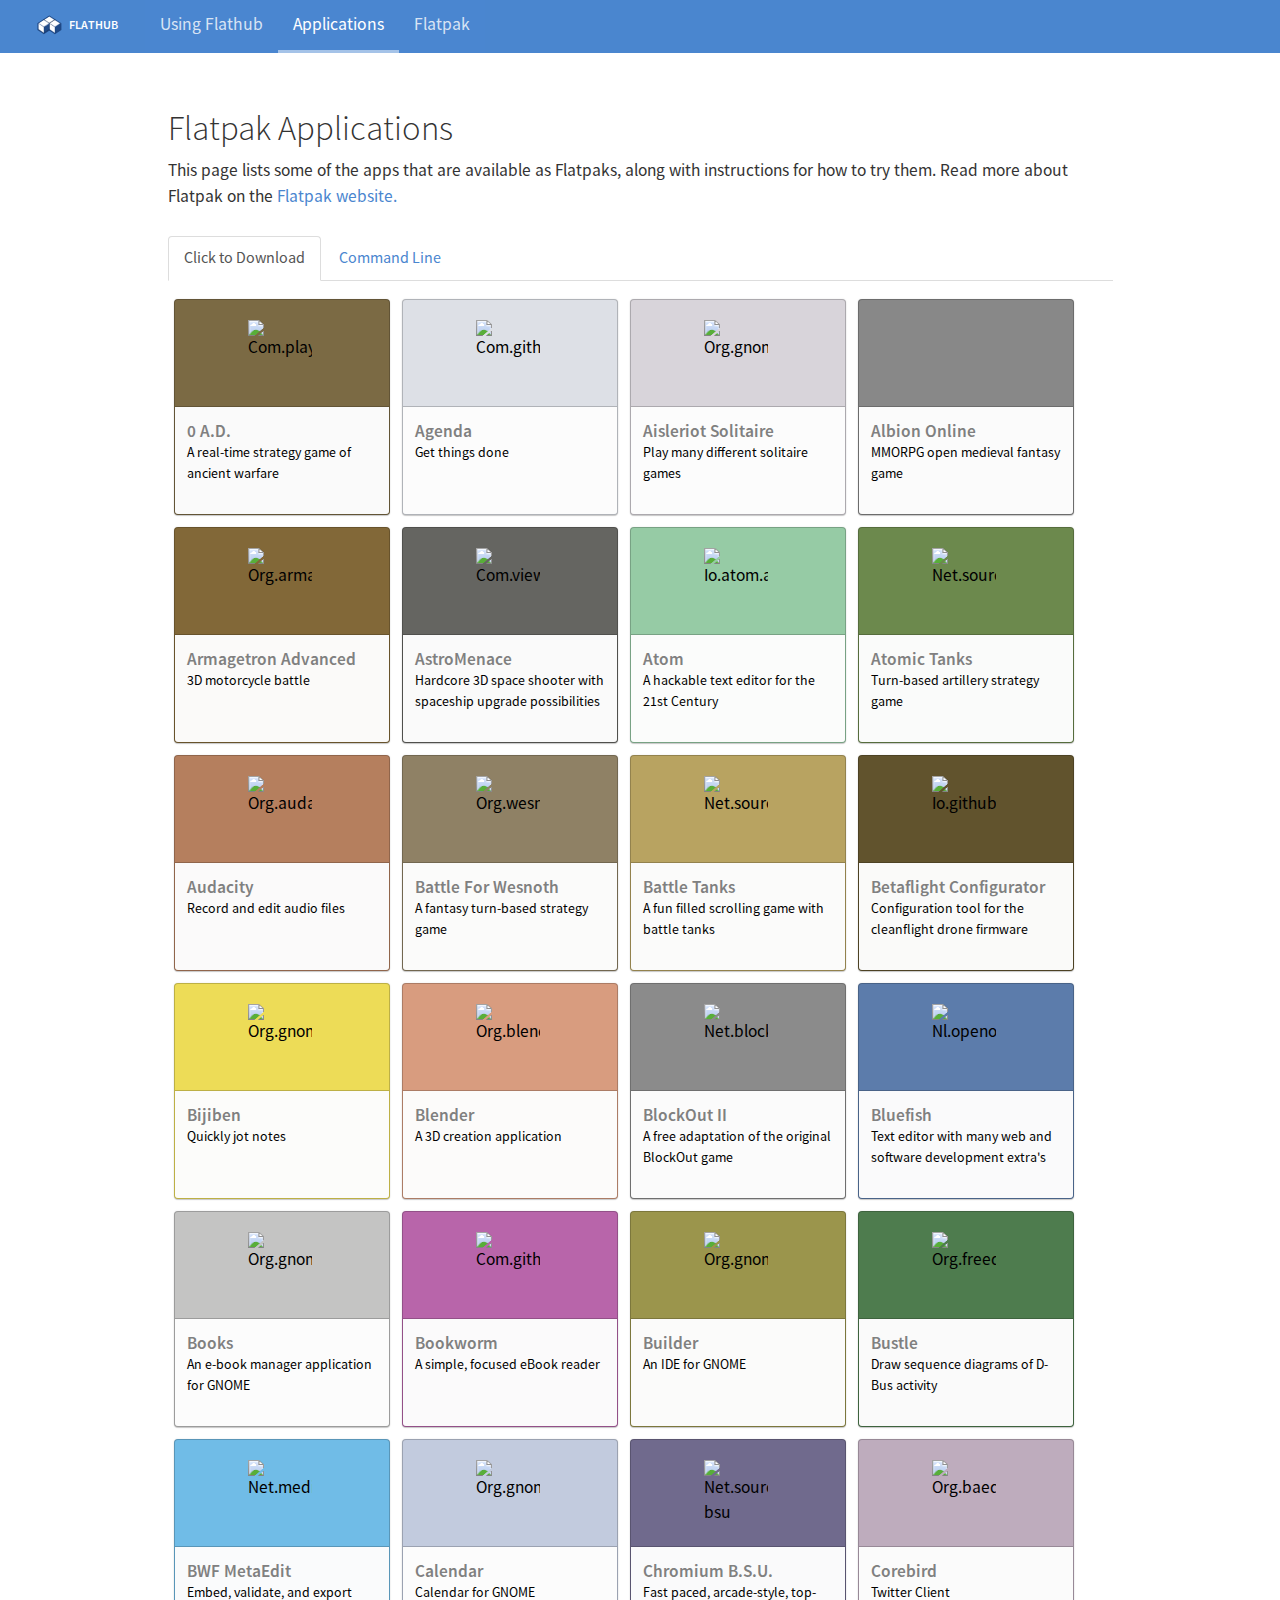
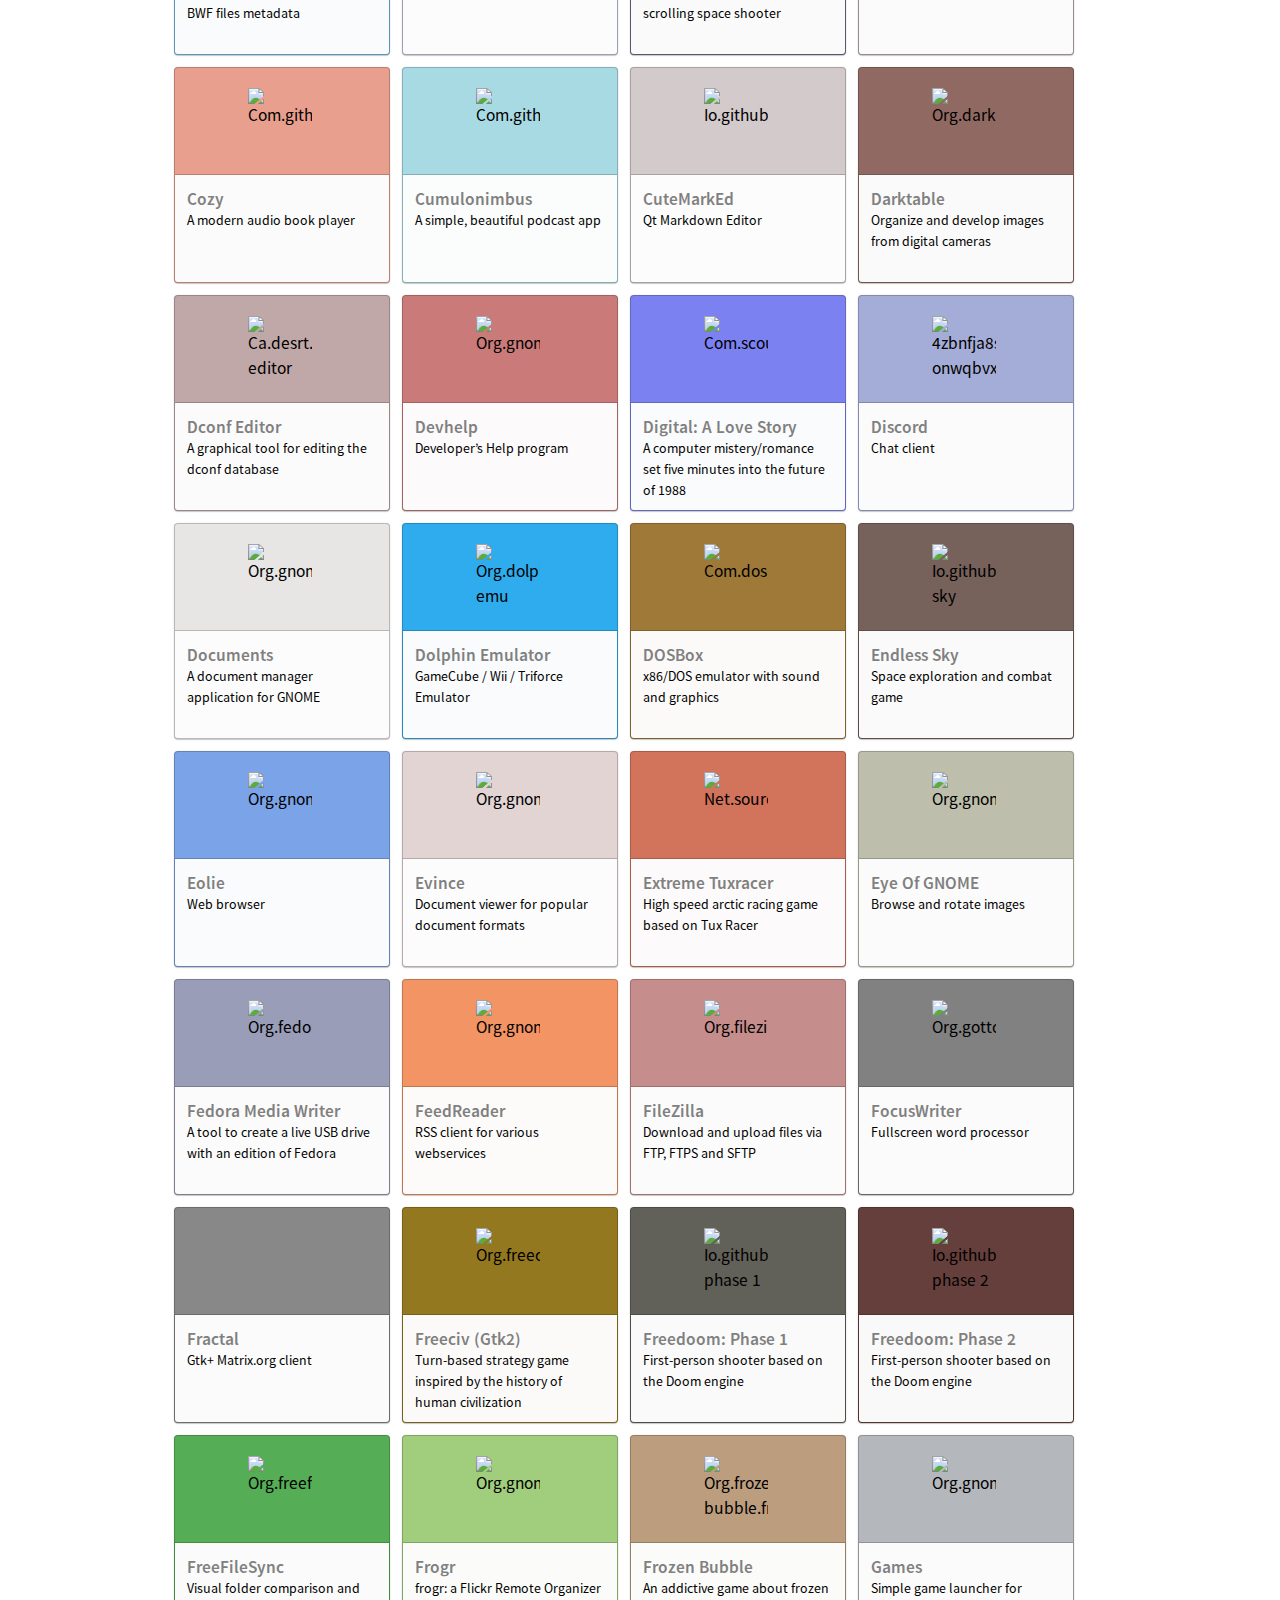
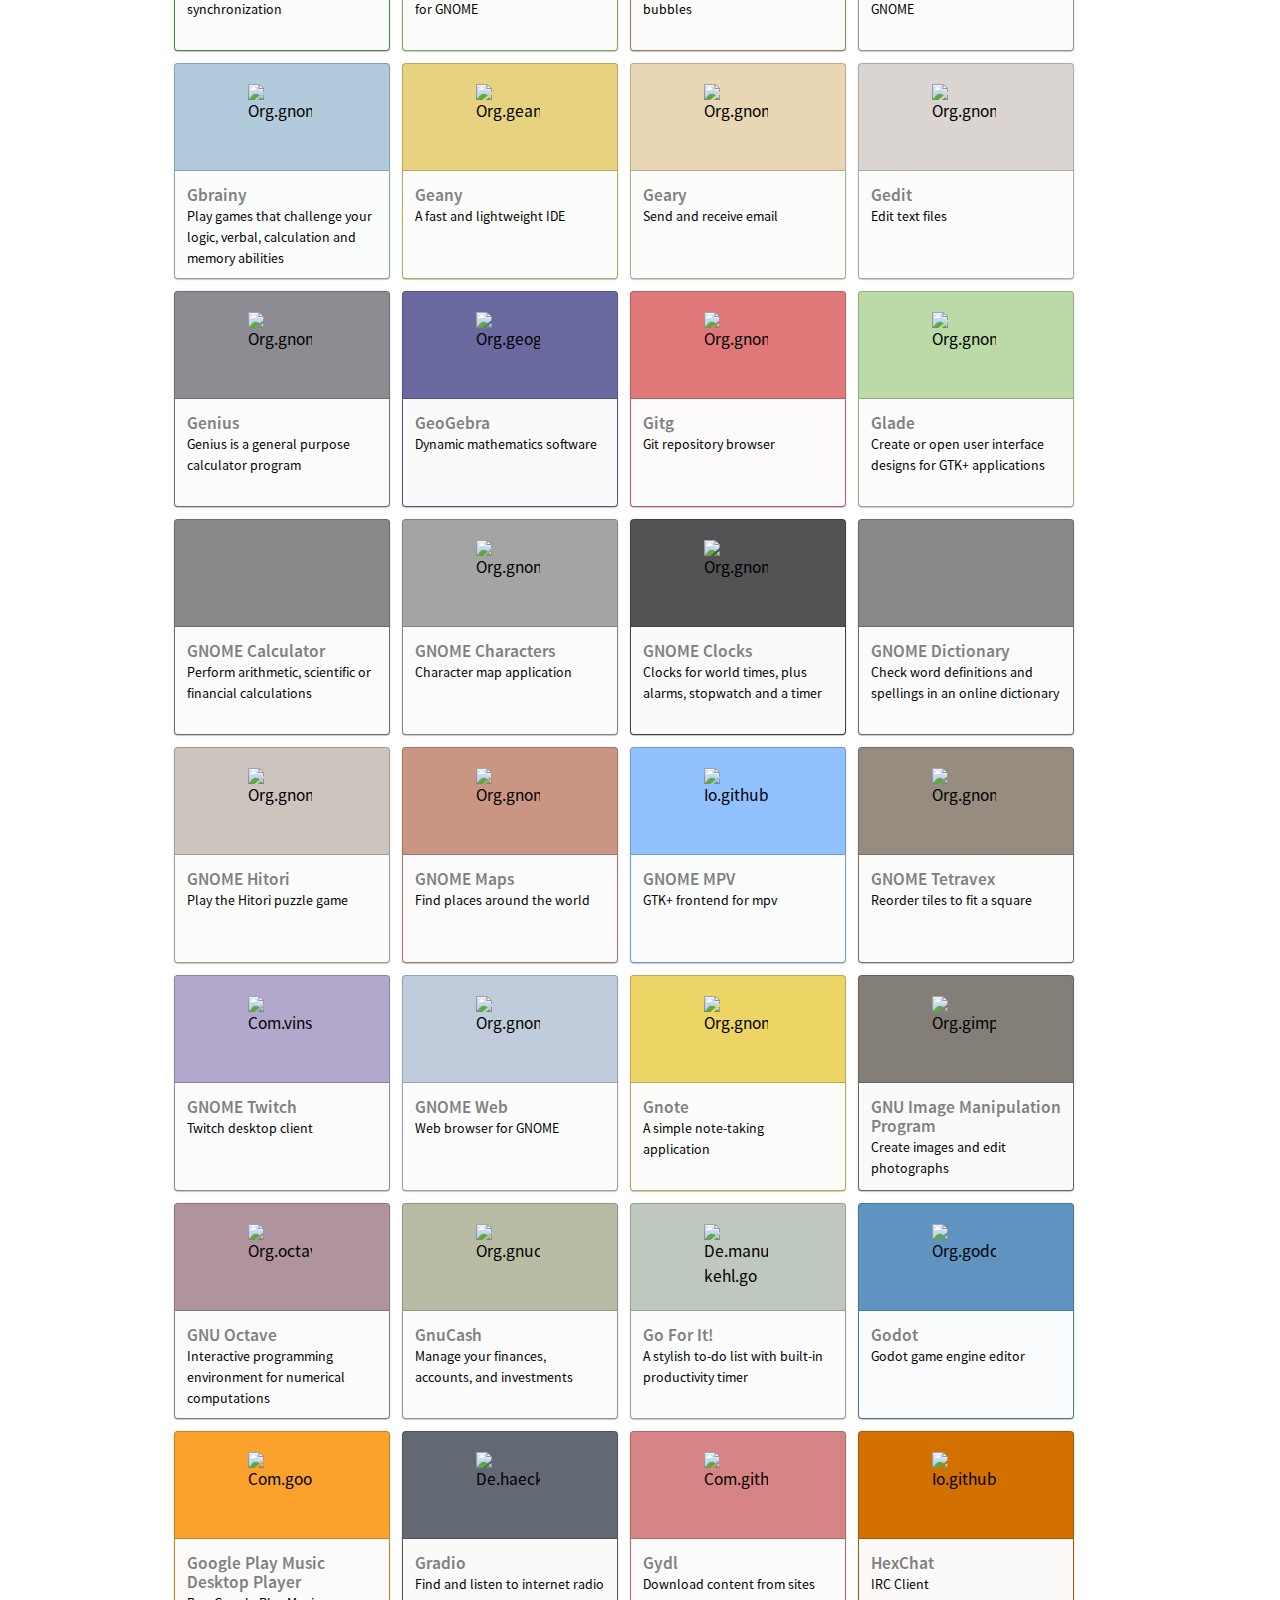
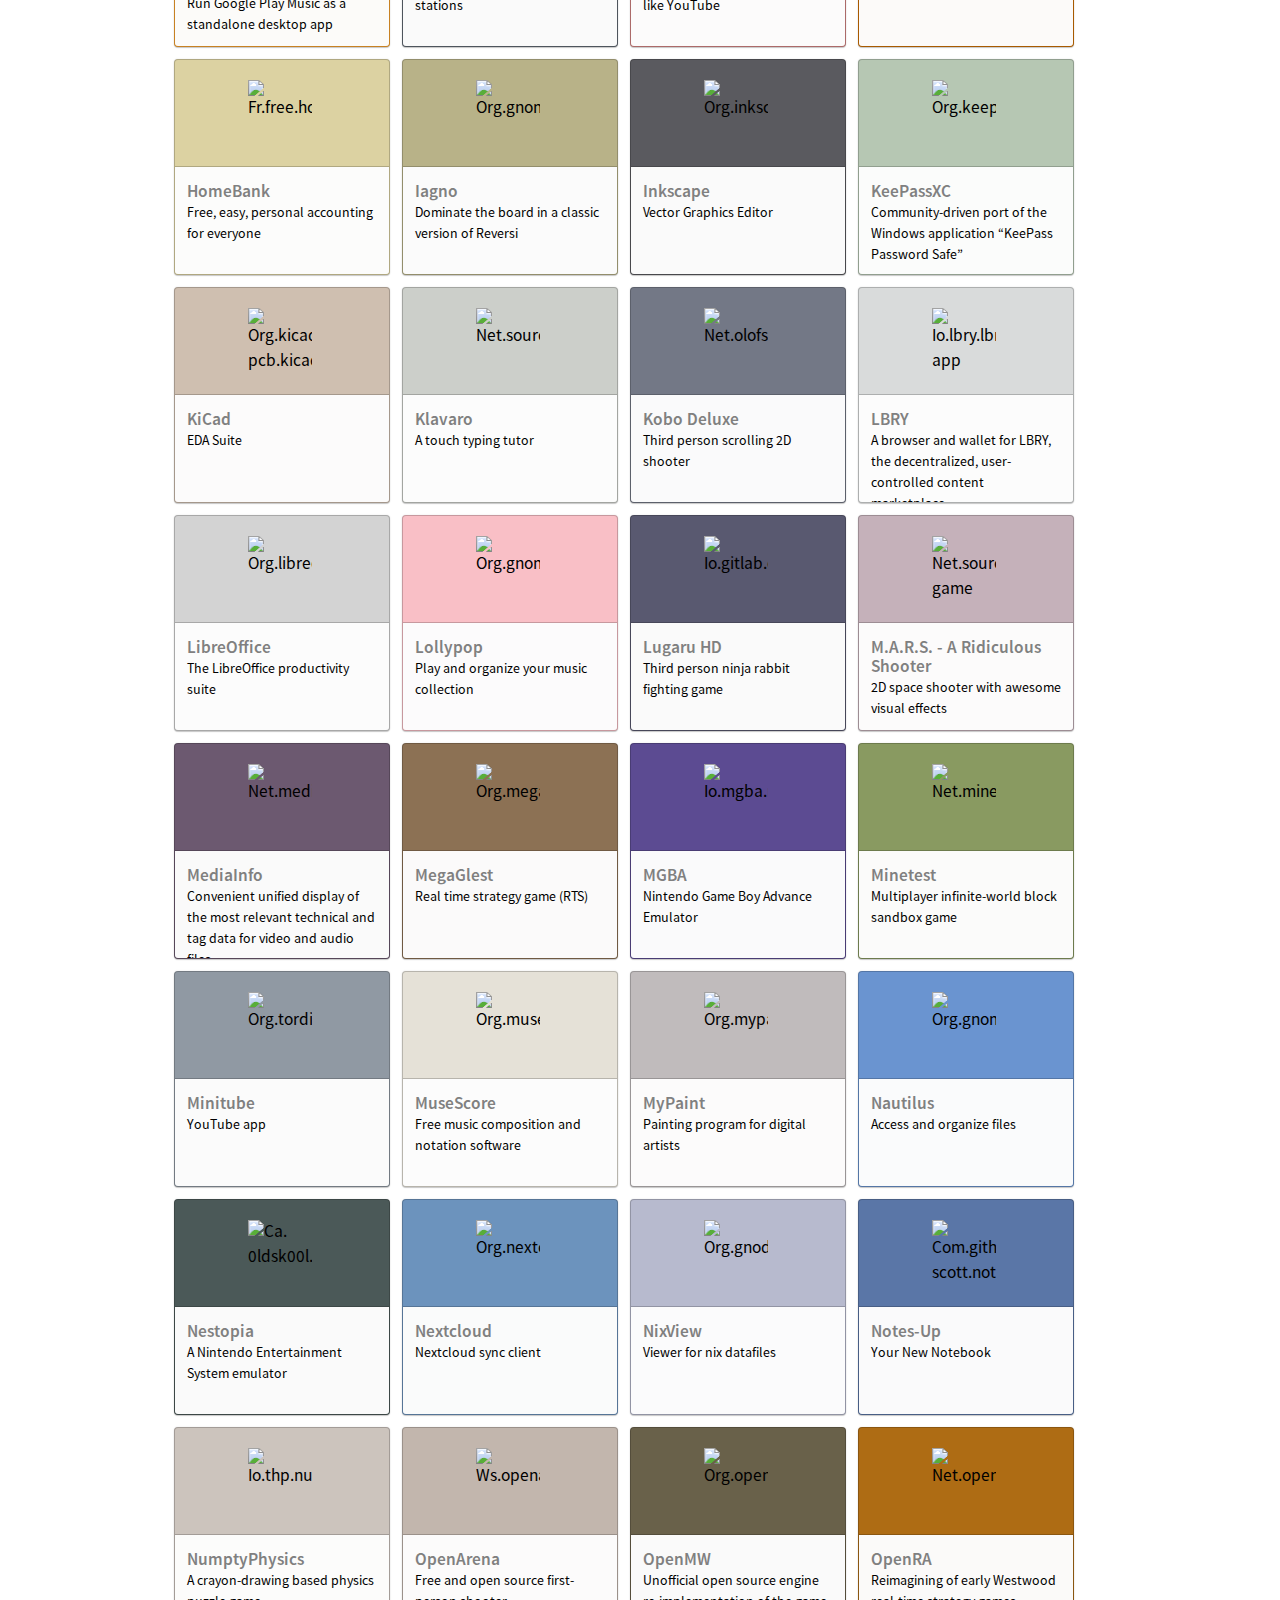
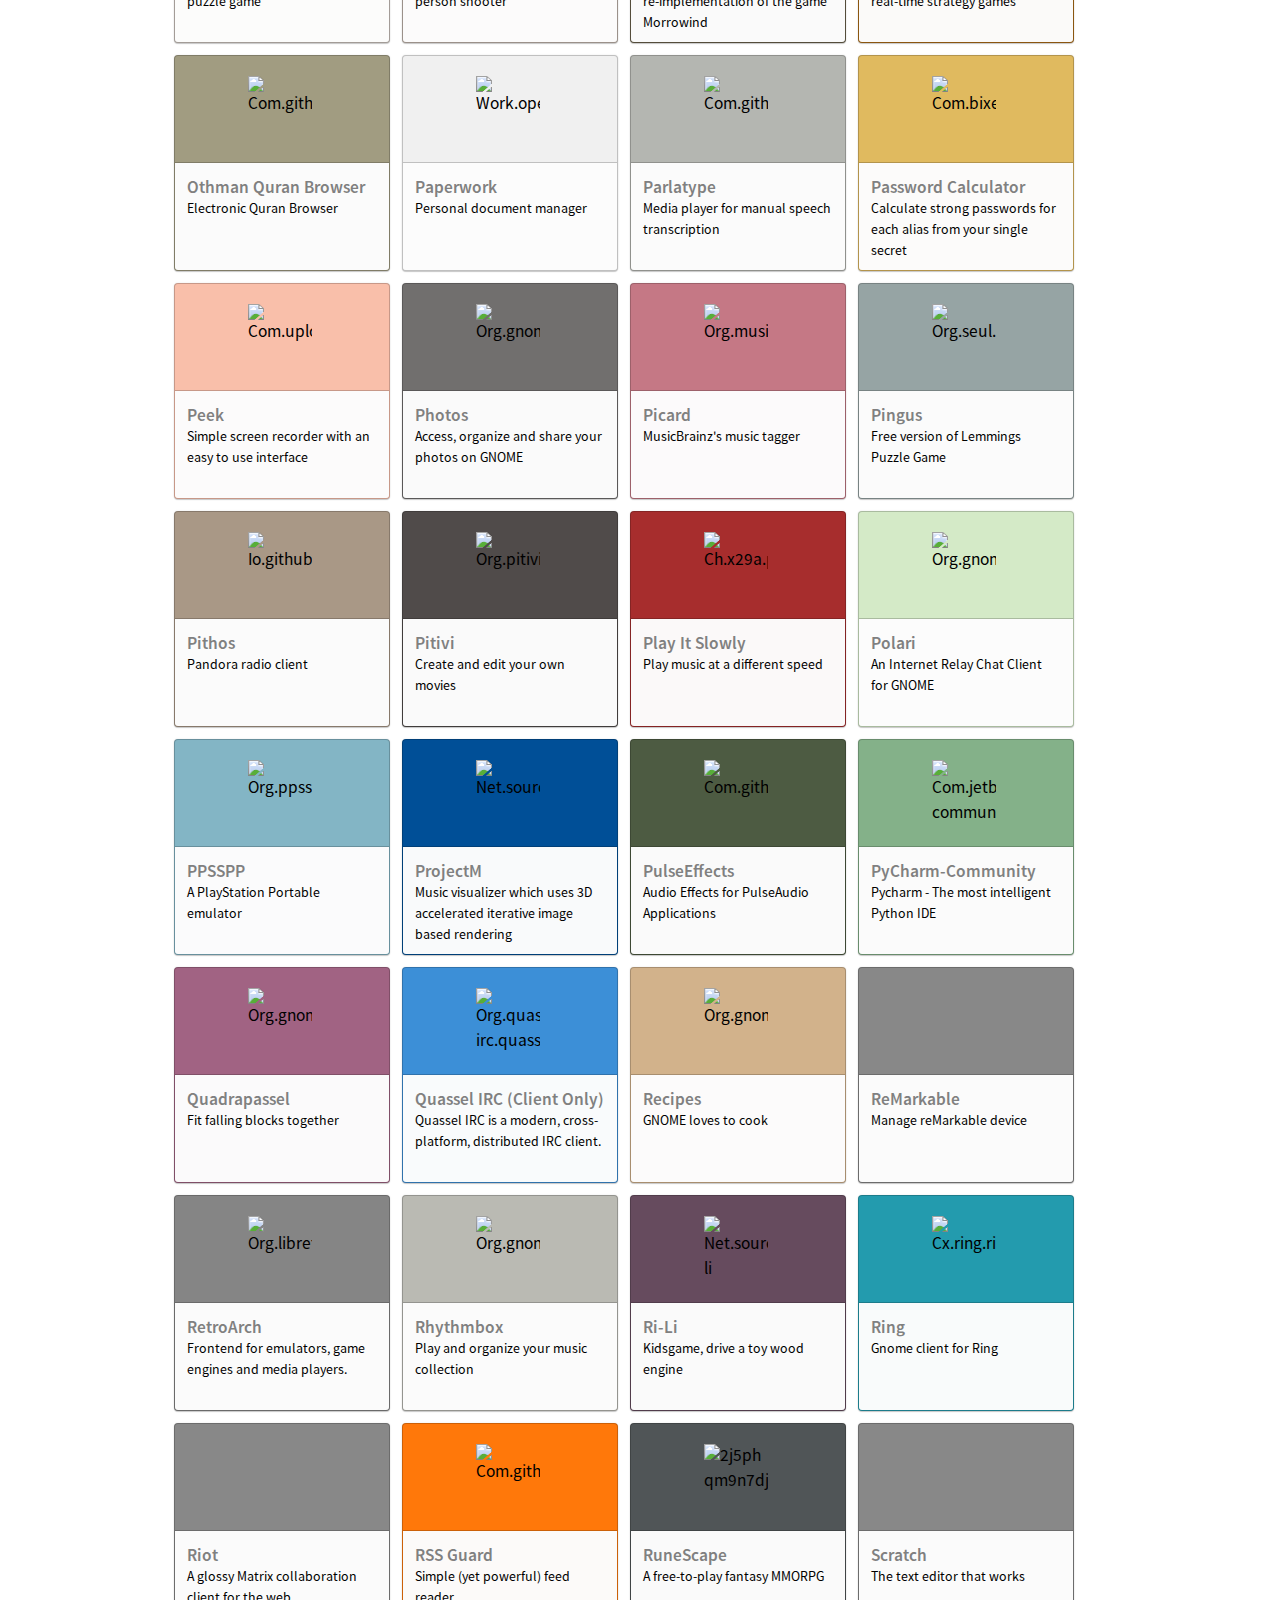
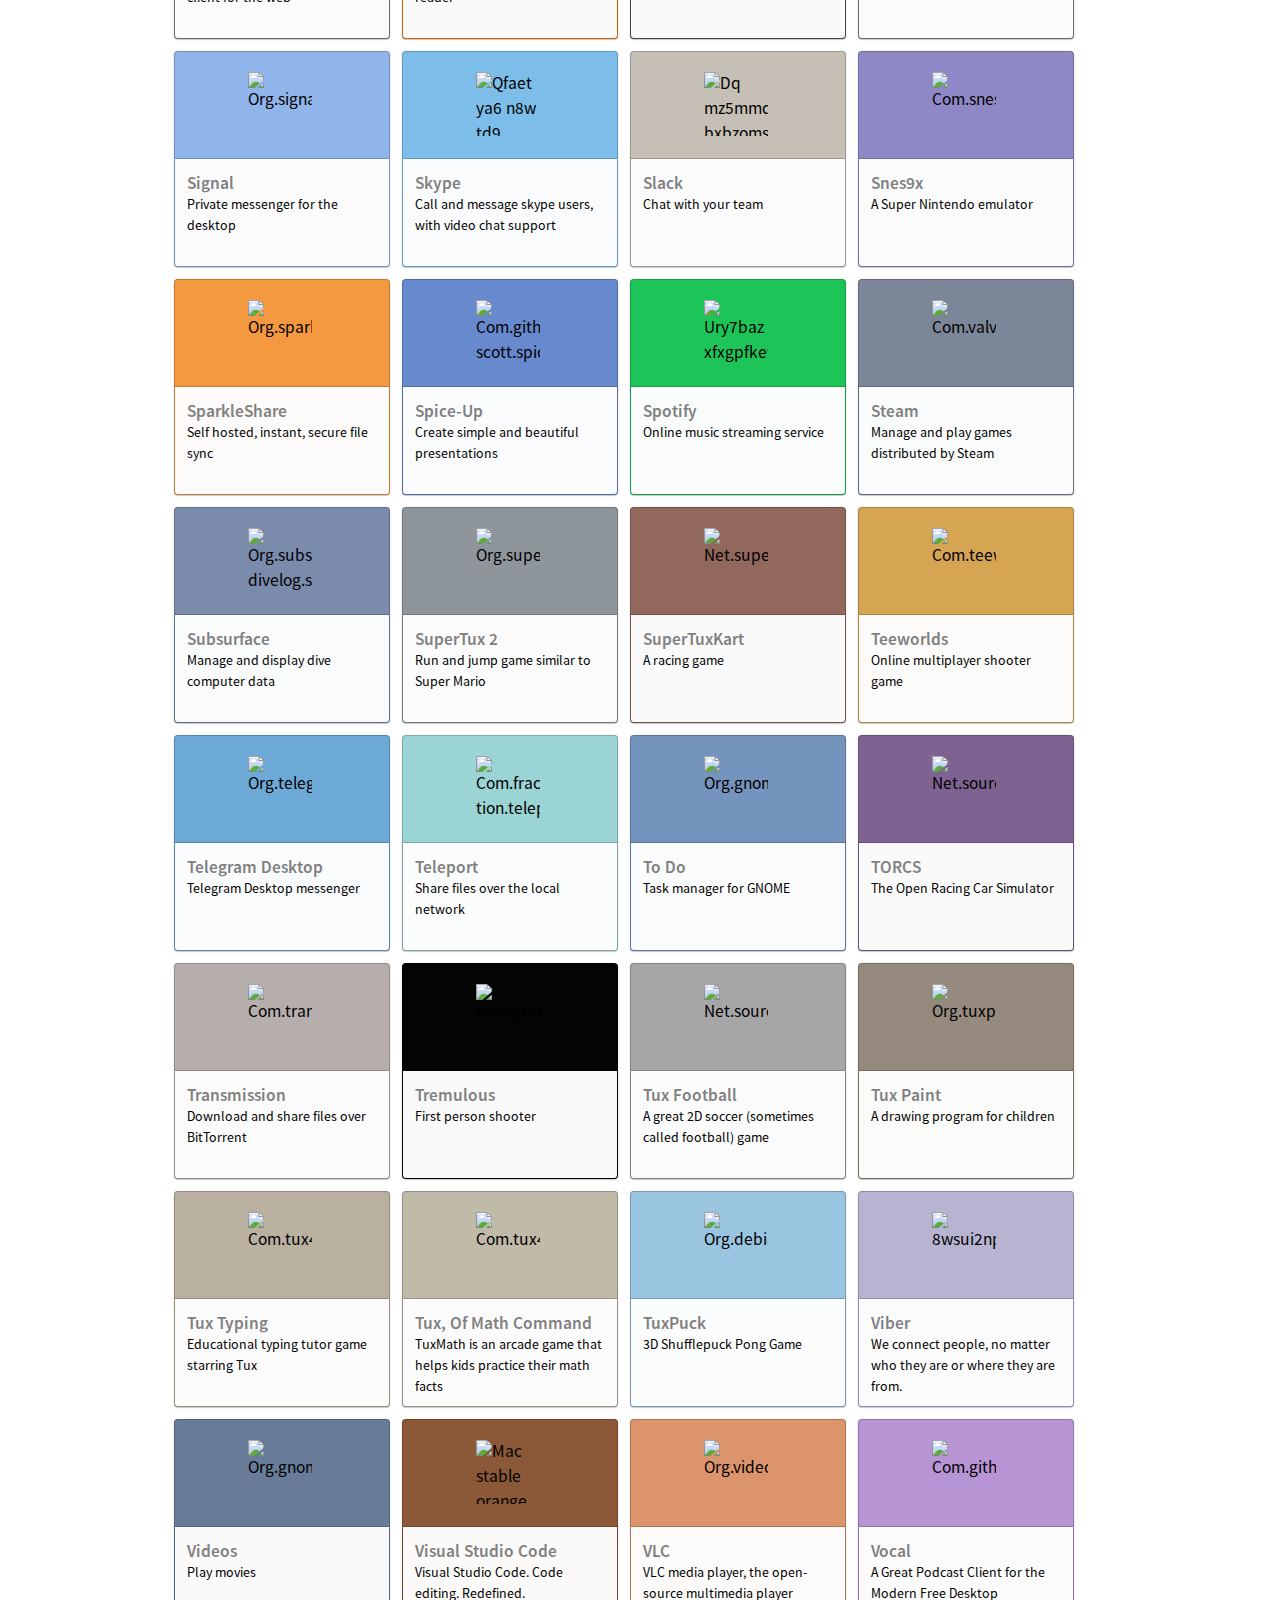
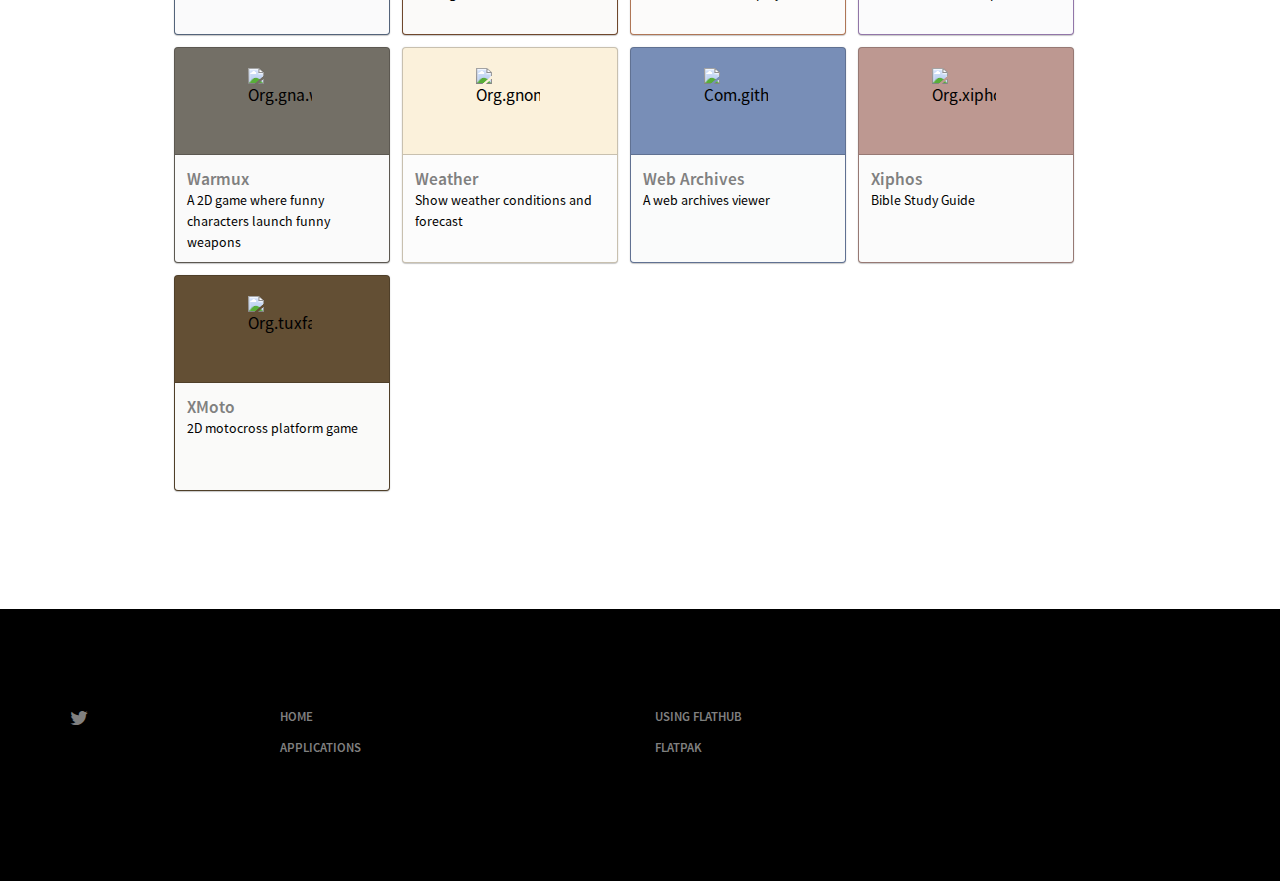
==== commit 09f8ff96: "Automated commit at 2017-12-21 15:39:32 UTC by middleman-deploy 2.0.0-alpha" ====
--- a/apps.html
+++ b/apps.html
@@ -253,6 +253,13 @@
                       <p>A modern audio book player</p>
                     </div>
                   </a>
+                  <a class='apptile' href='https://flathub.org/repo/appstream/com.github.z.Cumulonimbus.flatpakref' style='background-color: #A8DAE4'>
+                    <img src="https://flathub.org/repo/appstream/x86_64/icons/128x128/com.github.z.Cumulonimbus.png" class="icon" alt="Com.github.z.cumulonimbus" />
+                    <div>
+                      <h4>Cumulonimbus</h4>
+                      <p>A simple, beautiful podcast app</p>
+                    </div>
+                  </a>
                   <a class='apptile' href='https://flathub.org/repo/appstream/io.github.cloose.CuteMarkEd.flatpakref' style='background-color: #D2CACB'>
                     <img src="https://flathub.org/repo/appstream/x86_64/icons/128x128/io.github.cloose.CuteMarkEd.png" class="icon" alt="Io.github.cloose.cutemarked" />
                     <div>
@@ -1255,7 +1262,7 @@
                   These command line instructions require Flatpak 0.6.13 or newer.
                   Once installed, applications can be launched from the usual place in your desktop. For more
                   information on how to update and manage your applications, see the
-                  <a href="command-line.html">command line tutorial.</a>
+                  <a href="http://flatpak.org/command-line.html">command line tutorial.</a>
                 </p>
                 <a name='0 A.D.'></a>
                 <h4>0 A.D.</h4>
@@ -1332,6 +1339,9 @@
                 <a name='Cozy'></a>
                 <h4>Cozy</h4>
                 <pre><span class="unselectable">$ </span>flatpak install --from https://flathub.org/repo/appstream/com.github.geigi.cozy.flatpakref</pre>
+                <a name='Cumulonimbus'></a>
+                <h4>Cumulonimbus</h4>
+                <pre><span class="unselectable">$ </span>flatpak install --from https://flathub.org/repo/appstream/com.github.z.Cumulonimbus.flatpakref</pre>
                 <a name='CuteMarkEd'></a>
                 <h4>CuteMarkEd</h4>
                 <pre><span class="unselectable">$ </span>flatpak install --from https://flathub.org/repo/appstream/io.github.cloose.CuteMarkEd.flatpakref</pre>
